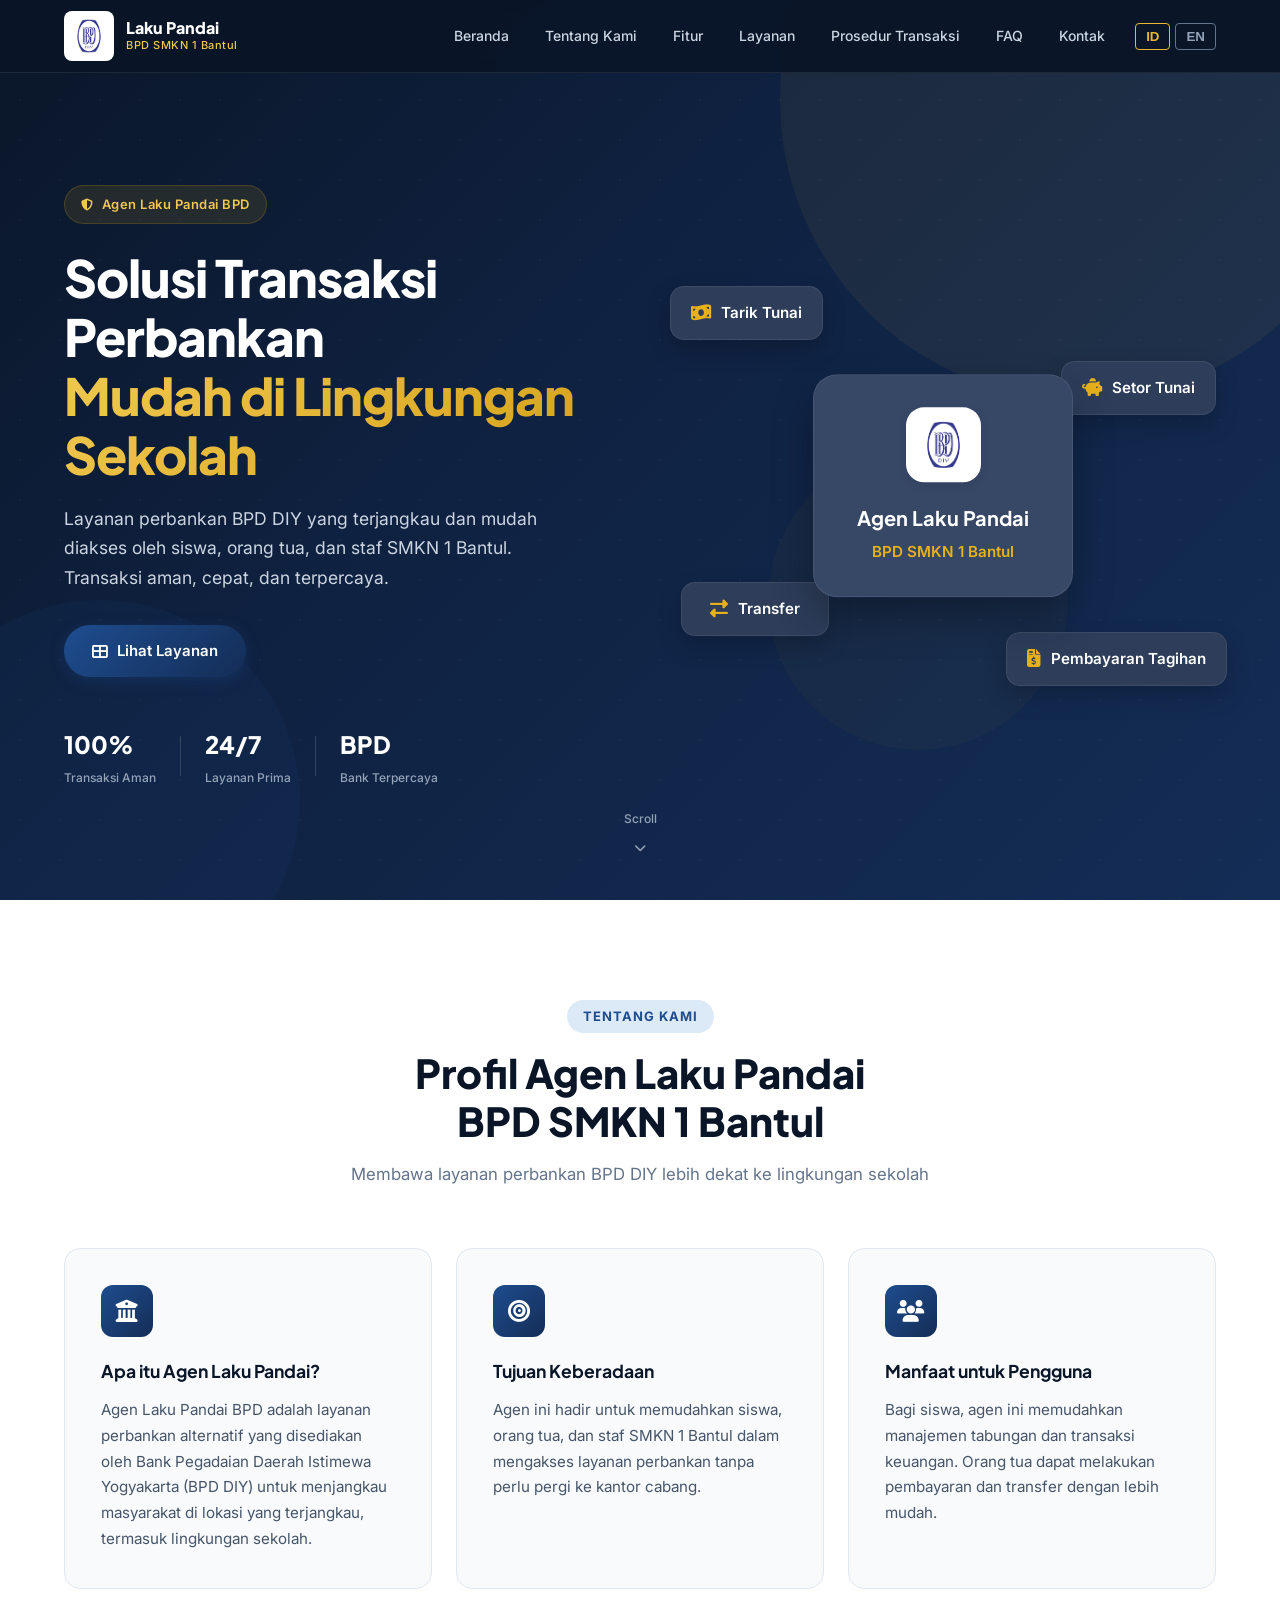
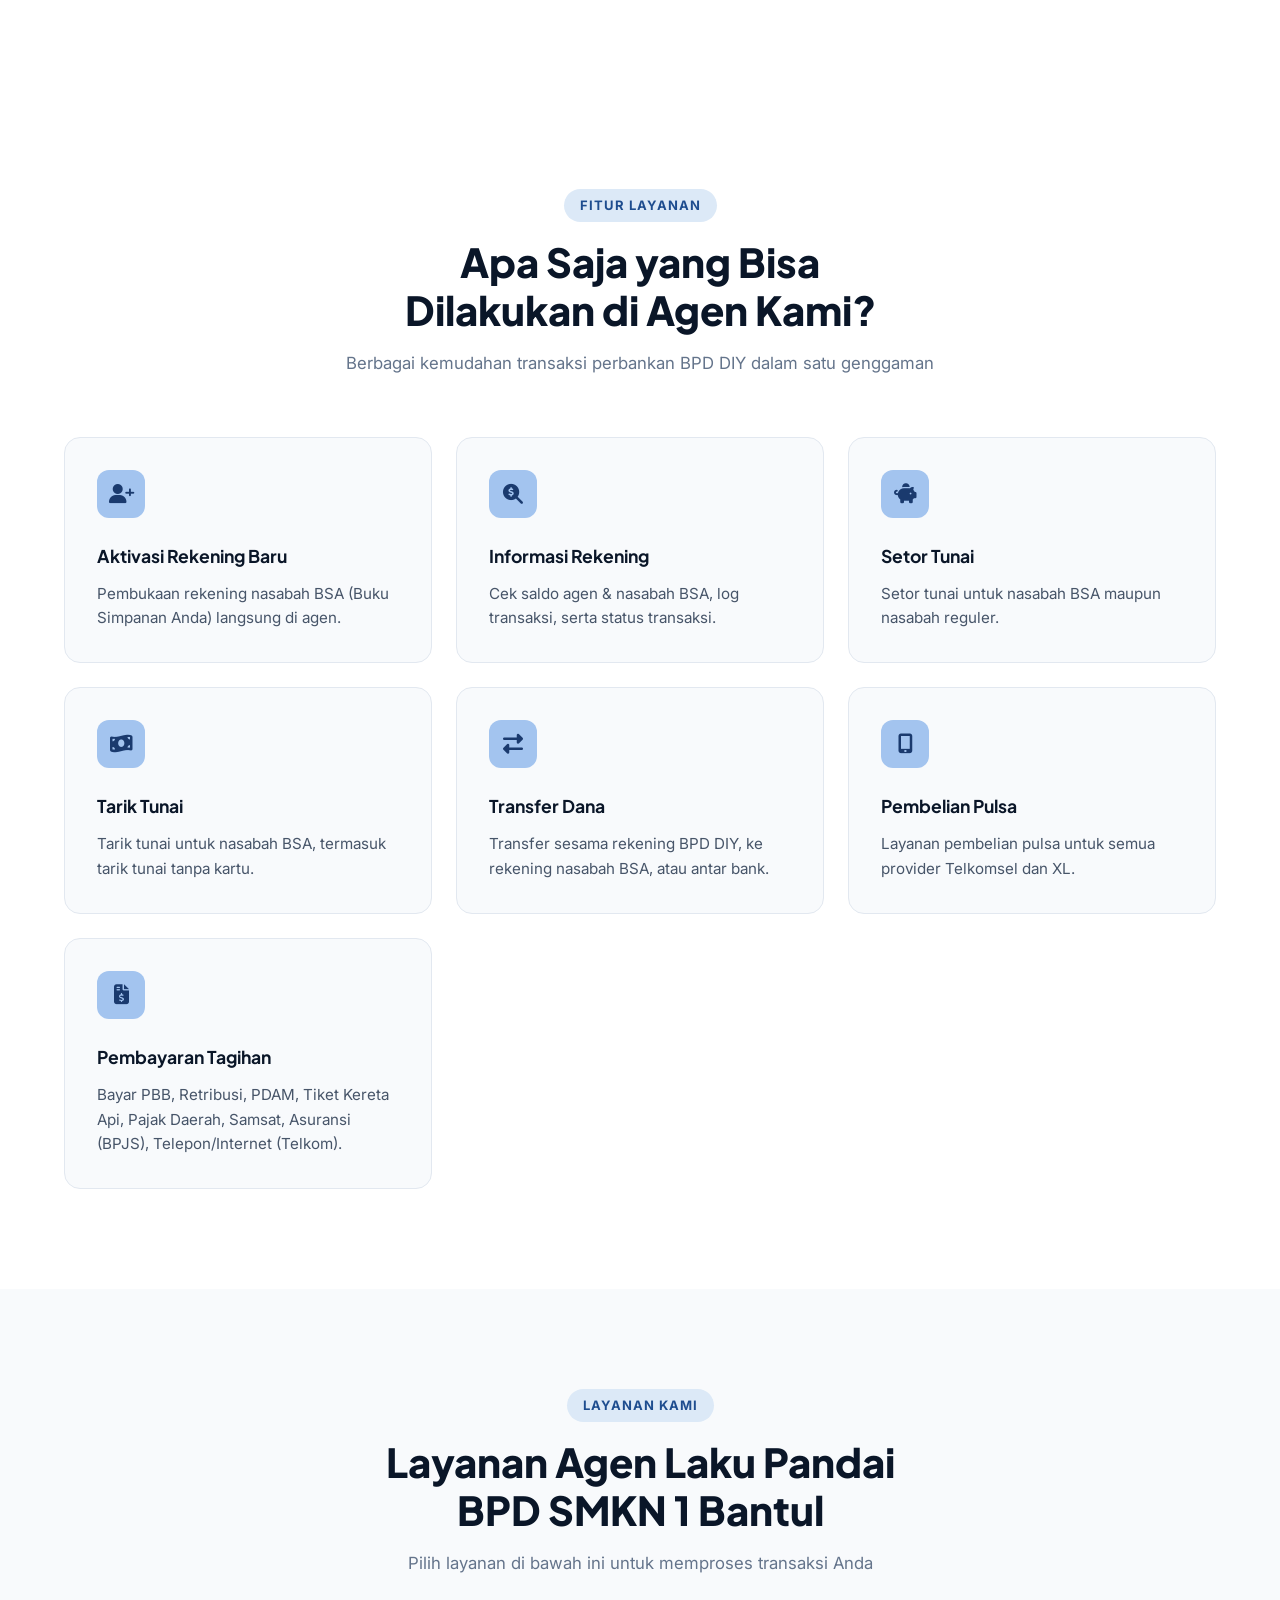
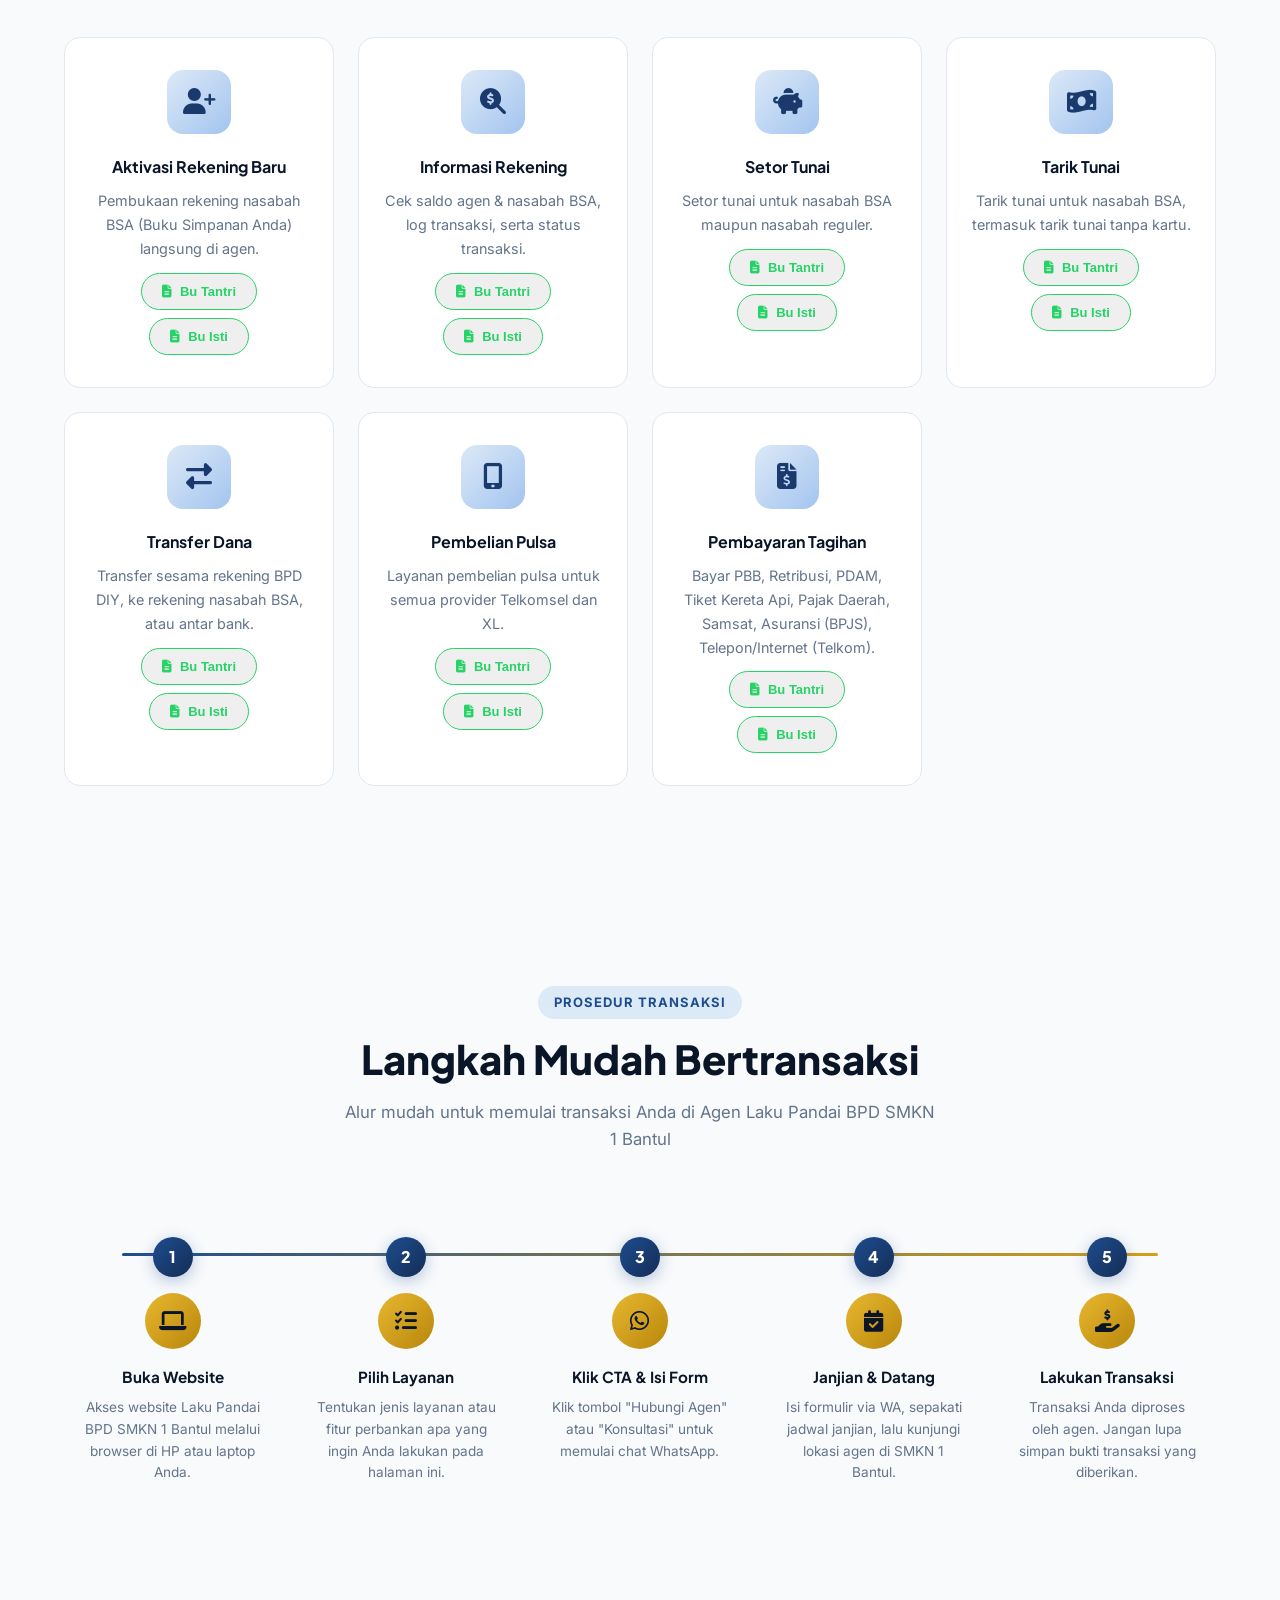
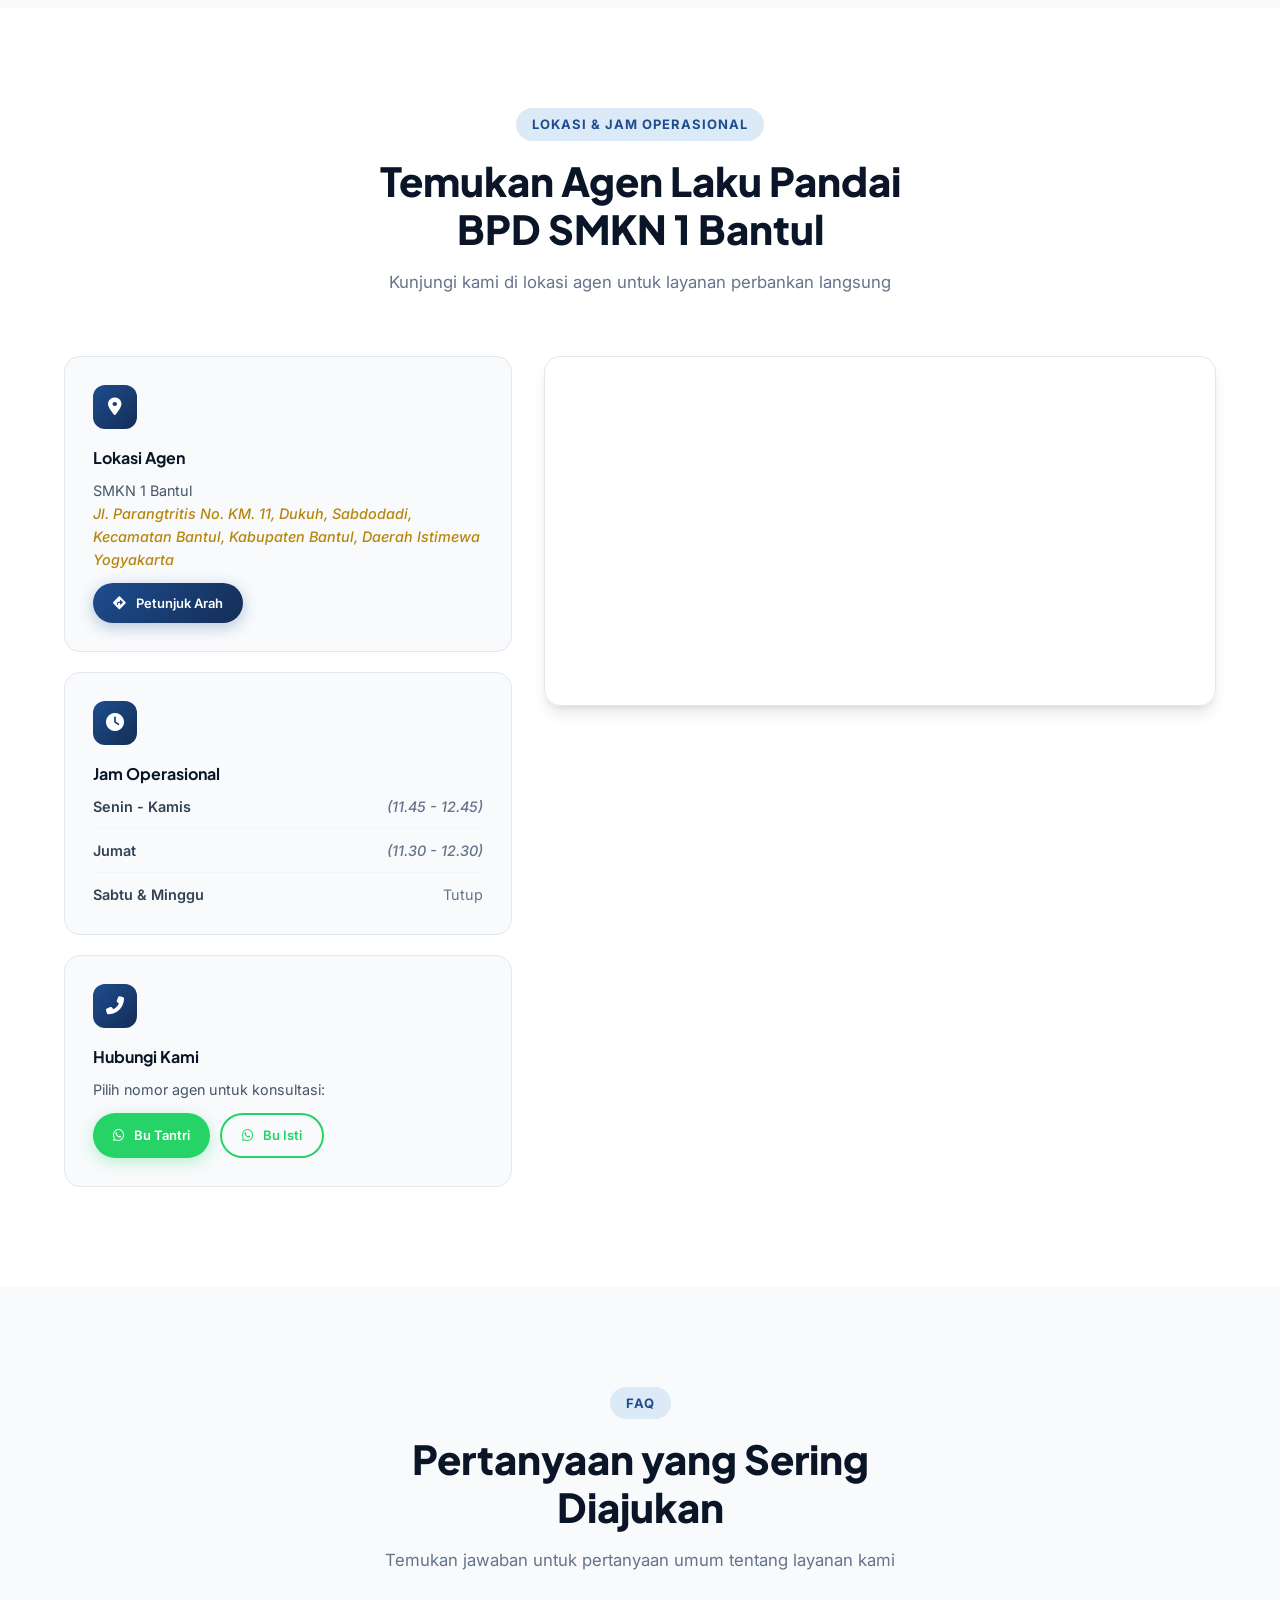
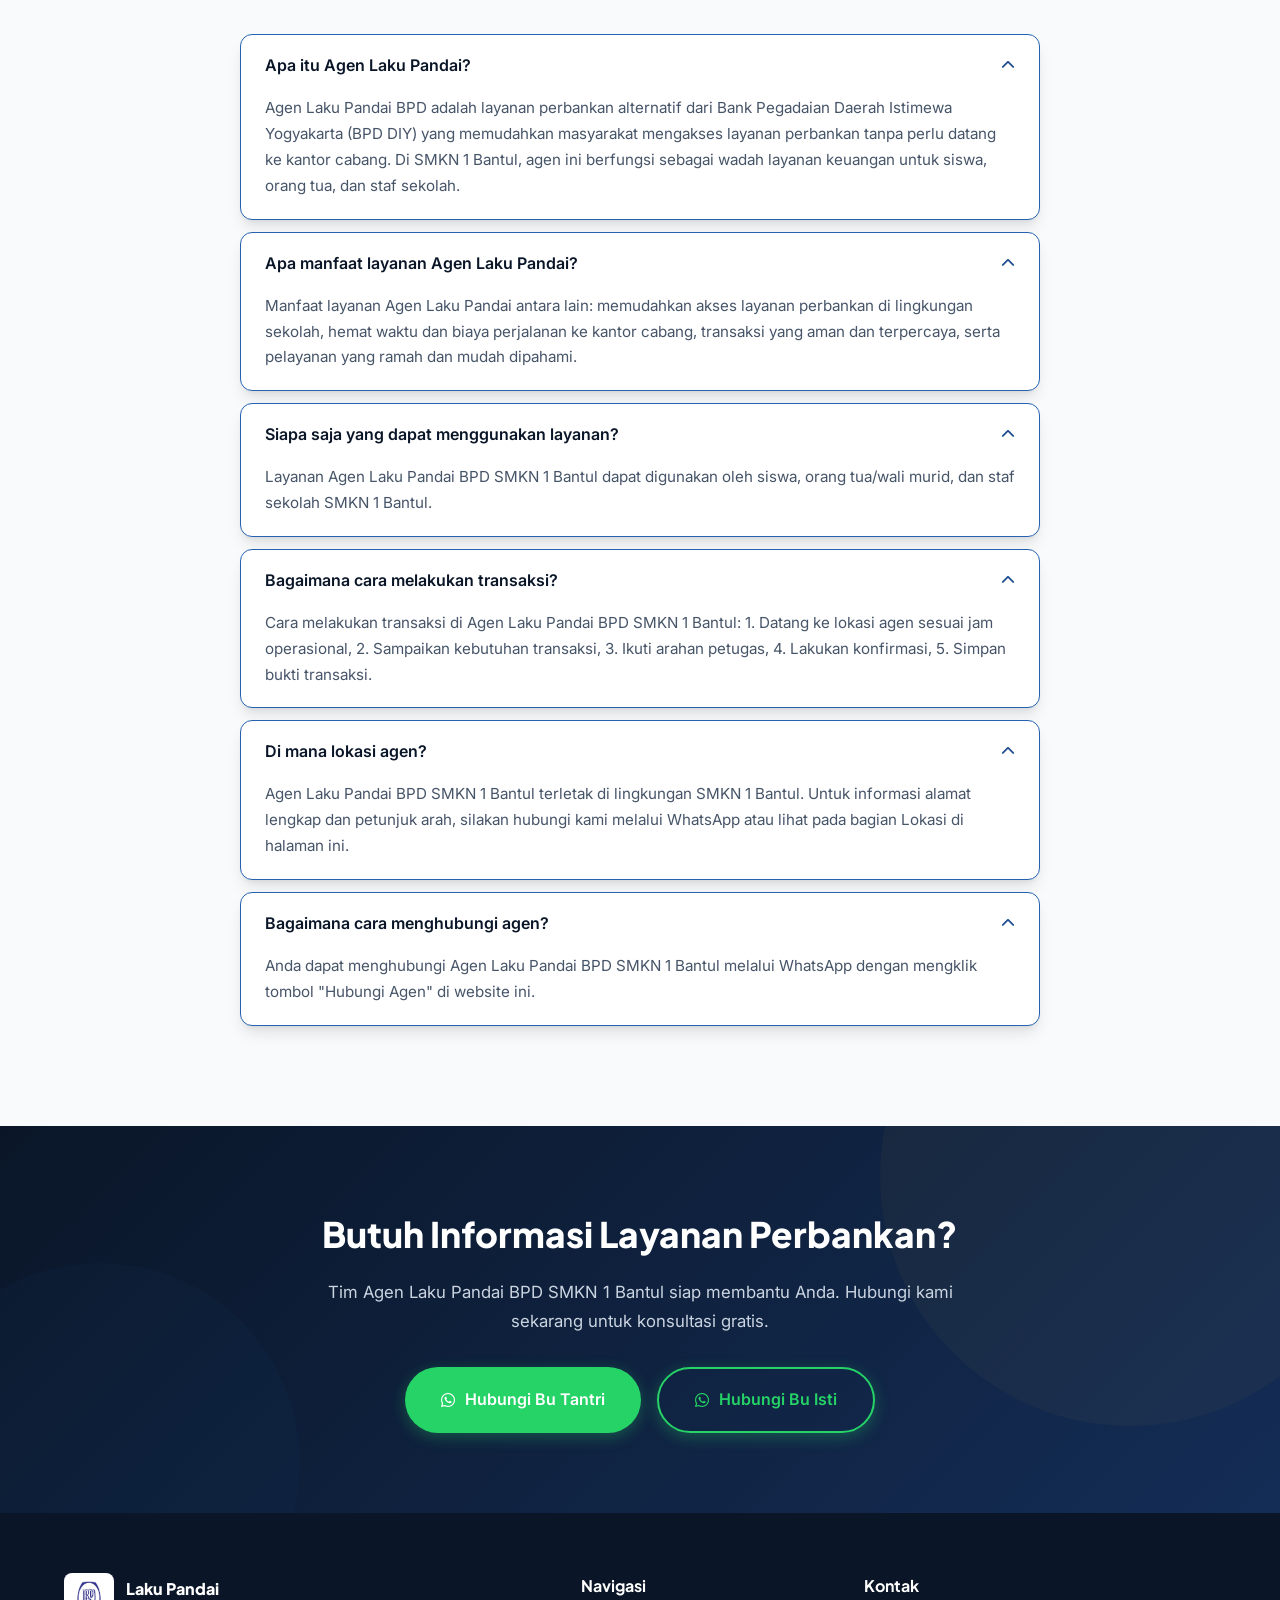
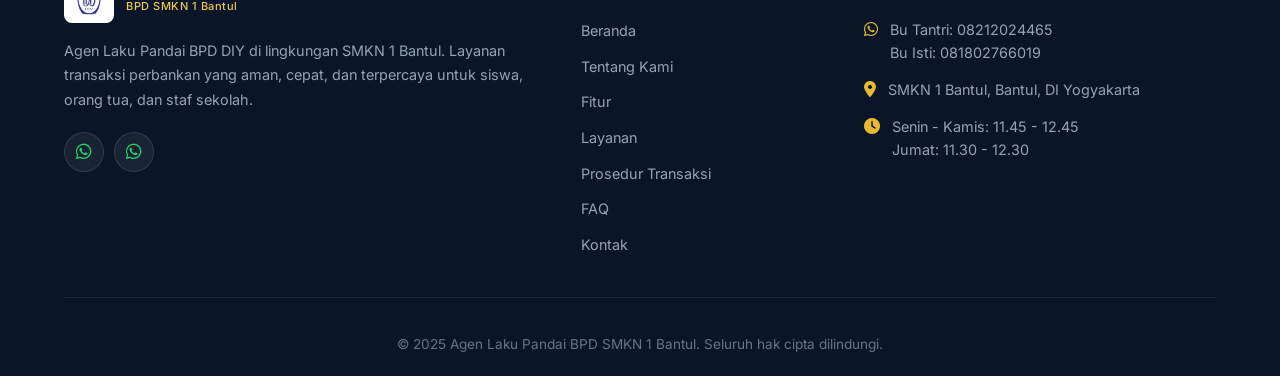
==== P5/index.html @ 16701ec5 "fik : erorr" ====
<!DOCTYPE html>
<html lang="id">
<head>
    <meta charset="UTF-8">
    <meta name="viewport" content="width=device-width, initial-scale=1.0">
    <title>Laku Pandai BPD SMKN 1 Bantul - Solusi Transaksi Perbankan Mudah</title>
    <meta name="description" content="Agen Laku Pandai BPD SMKN 1 Bantul - Solusi transaksi perbankan mudah di lingkungan sekolah. Melayani siswa, orang tua, dan staf sekolah.">
    
    <!-- FAVICON LOGO BPD -->
    <link rel="icon" type="image/png" href="logo-bpd.png">
    
    <link rel="stylesheet" href="style.css">
    <link rel="preconnect" href="https://fonts.googleapis.com">
    <link rel="preconnect" href="https://fonts.gstatic.com" crossorigin>
    <link href="https://fonts.googleapis.com/css2?family=Inter:wght@300;400;500;600;700;800;900&family=Plus+Jakarta+Sans:wght@400;500;600;700;800&display=swap" rel="stylesheet">
    <link rel="stylesheet" href="https://cdnjs.cloudflare.com/ajax/libs/font-awesome/6.4.0/css/all.min.css">
</head>
<body>
    <!-- Navbar -->
    <nav class="navbar" id="navbar">
        <div class="nav-container">
            <a href="#" class="nav-logo">
                <div class="logo-icon">
                    <img src="logo-bpd.png" alt="Logo BPD DIY">
                </div>
                <div class="logo-text">
                    <span class="logo-main">Laku Pandai</span>
                    <span class="logo-sub">BPD SMKN 1 Bantul</span>
                </div>
            </a>

            <ul class="nav-menu" id="nav-menu">
                <li><a href="#home" class="nav-link" data-id="Beranda" data-en="Home">Beranda</a></li>
                <li><a href="#about" class="nav-link" data-id="Tentang Kami" data-en="About Us">Tentang Kami</a></li>
                <li><a href="#features" class="nav-link" data-id="Fitur" data-en="Features">Fitur</a></li>
                <li><a href="#services" class="nav-link" data-id="Layanan" data-en="Services">Layanan</a></li>
                <li><a href="#procedure" class="nav-link" data-id="Prosedur Transaksi" data-en="Transaction Procedure">Prosedur Transaksi</a></li>
                <li><a href="#faq" class="nav-link" data-id="FAQ" data-en="FAQ">FAQ</a></li>
                <li><a href="#contact" class="nav-link" data-id="Kontak" data-en="Contact">Kontak</a></li>
                
                <!-- TOMBOL BAHASA -->
                <li class="lang-switch" style="margin-left: 10px; display: flex; gap: 5px;">
                    <button onclick="setLanguage('id')" class="btn-lang active" id="btn-id" style="background: none; border: 1px solid var(--gold-400); color: var(--gold-400); padding: 5px 10px; border-radius: 4px; cursor: pointer; font-weight: 600;">ID</button>
                    <button onclick="setLanguage('en')" class="btn-lang" id="btn-en" style="background: none; border: 1px solid var(--gray-500); color: var(--gray-400); padding: 5px 10px; border-radius: 4px; cursor: pointer; font-weight: 600;">EN</button>
                </li>
            </ul>

            <button class="hamburger" id="hamburger" aria-label="Toggle menu">
                <span class="bar"></span>
                <span class="bar"></span>
                <span class="bar"></span>
            </button>
        </div>
    </nav>

    <!-- Hero Section -->
    <section class="hero" id="home">
        <div class="hero-bg-elements">
            <div class="hero-circle hero-circle-1"></div>
            <div class="hero-circle hero-circle-2"></div>
            <div class="hero-circle hero-circle-3"></div>
            <div class="hero-dots"></div>
        </div>
        <div class="hero-container">
            <div class="hero-content">
                <div class="hero-badge" data-id="Agen Laku Pandai BPD" data-en="BPD Smart Agent">
                    <i class="fas fa-shield-halved"></i> Agen Laku Pandai BPD
                </div>
                <h1 class="hero-title">
                    <span data-id="Solusi Transaksi Perbankan" data-en="Banking Transaction Solutions">Solusi Transaksi Perbankan</span>
                    <span class="hero-highlight" data-id="Mudah di Lingkungan Sekolah" data-en="Easy in the School Environment">Mudah di Lingkungan Sekolah</span>
                </h1>
                <p class="hero-subtitle" data-id="Layanan perbankan BPD DIY yang terjangkau dan mudah diakses oleh siswa, orang tua, dan staf SMKN 1 Bantul. Transaksi aman, cepat, dan terpercaya." data-en="Affordable and easily accessible BPD DIY banking services for students, parents, and staff of SMKN 1 Bantul. Safe, fast, and reliable transactions.">
                    Layanan perbankan BPD DIY yang terjangkau dan mudah diakses oleh siswa, orang tua, dan staf SMKN 1 Bantul. Transaksi aman, cepat, dan terpercaya.
                </p>
                <div class="hero-buttons">
                    <a href="#services" class="btn btn-primary" data-id="Lihat Layanan" data-en="View Services">
                        <i class="fas fa-th-large"></i> Lihat Layanan
                    </a>
                </div>
                <div class="hero-stats">
                    <div class="hero-stat">
                        <span class="hero-stat-number">100%</span>
                        <span class="hero-stat-label" data-id="Transaksi Aman" data-en="Safe Transactions">Transaksi Aman</span>
                    </div>
                    <div class="hero-stat-divider"></div>
                    <div class="hero-stat">
                        <span class="hero-stat-number">24/7</span>
                        <span class="hero-stat-label" data-id="Layanan Prima" data-en="Prime Service">Layanan Prima</span>
                    </div>
                    <div class="hero-stat-divider"></div>
                    <div class="hero-stat">
                        <span class="hero-stat-number">BPD</span>
                        <span class="hero-stat-label" data-id="Bank Terpercaya" data-en="Trusted Bank">Bank Terpercaya</span>
                    </div>
                </div>
            </div>
            
            <!-- HERO VISUAL -->
            <div class="hero-visual">
                <div class="hero-illustration">
                    <div class="hero-main-card">
                        <div class="hero-card-icon">
                            <img src="logo-bpd.png" alt="Logo BPD">
                        </div>
                        <div class="hero-card-text">
                            <h3 data-id="Agen Laku Pandai" data-en="Smart Agent">Agen Laku Pandai</h3>
                            <p>BPD SMKN 1 Bantul</p>
                        </div>
                    </div>
                    <div class="floating-card floating-card-1">
                        <i class="fas fa-money-bill-wave"></i> <span data-id="Tarik Tunai" data-en="Cash Withdrawal">Tarik Tunai</span>
                    </div>
                    <div class="floating-card floating-card-2">
                        <i class="fas fa-piggy-bank"></i> <span data-id="Setor Tunai" data-en="Cash Deposit">Setor Tunai</span>
                    </div>
                    <div class="floating-card floating-card-3">
                        <i class="fas fa-exchange-alt"></i><span data-id="Transfer" data-en="Transfer">Transfer</span>
                    </div>
                    <div class="floating-card floating-card-4">
                        <i class="fas fa-file-invoice-dollar"></i> <span data-id="Pembayaran Tagihan" data-en="Bill Payment">Pembayaran Tagihan</span>
                    </div>
                </div>
            </div>
        </div>
        <div class="hero-scroll-indicator">
            <span data-id="Scroll" data-en="Scroll">Scroll</span>
            <div class="scroll-arrow">
                <i class="fas fa-chevron-down"></i>
            </div>
        </div>
    </section>

    <!-- About Section -->
    <section class="about" id="about">
        <div class="container">
            <div class="section-header">
                <span class="section-badge" data-id="Tentang Kami" data-en="About Us">Tentang Kami</span>
                <h2 class="section-title" data-id="Profil Agen Laku Pandai<br>BPD SMKN 1 Bantul" data-en="Profile of BPD Smart Agent<br>SMKN 1 Bantul">Profil Agen Laku Pandai<br>BPD SMKN 1 Bantul</h2>
                <p class="section-subtitle" data-id="Membawa layanan perbankan BPD DIY lebih dekat ke lingkungan sekolah" data-en="Bringing BPD DIY banking services closer to the school environment">Membawa layanan perbankan BPD DIY lebih dekat ke lingkungan sekolah</p>
            </div>
            <div class="about-content">
                <div class="about-card">
                    <div class="about-card-icon">
                        <i class="fas fa-building-columns"></i>
                    </div>
                    <h3 data-id="Apa itu Agen Laku Pandai?" data-en="What is a Smart Agent?">Apa itu Agen Laku Pandai?</h3>
                    <p data-id="Agen Laku Pandai BPD adalah layanan perbankan alternatif yang disediakan oleh Bank Pegadaian Daerah Istimewa Yogyakarta (BPD DIY) untuk menjangkau masyarakat di lokasi yang terjangkau, termasuk lingkungan sekolah." data-en="BPD Smart Agent is an alternative banking service provided by Bank Pegadaian Daerah Istimewa Yogyakarta (BPD DIY) to reach people in affordable locations, including the school environment.">Agen Laku Pandai BPD adalah layanan perbankan alternatif yang disediakan oleh Bank Pegadaian Daerah Istimewa Yogyakarta (BPD DIY) untuk menjangkau masyarakat di lokasi yang terjangkau, termasuk lingkungan sekolah.</p>
                </div>
                <div class="about-card">
                    <div class="about-card-icon">
                        <i class="fas fa-bullseye"></i>
                    </div>
                    <h3 data-id="Tujuan Keberadaan" data-en="Purpose of Existence">Tujuan Keberadaan</h3>
                    <p data-id="Agen ini hadir untuk memudahkan siswa, orang tua, dan staf SMKN 1 Bantul dalam mengakses layanan perbankan tanpa perlu pergi ke kantor cabang." data-en="This agent is here to make it easier for students, parents, and staff of SMKN 1 Bantul to access banking services without having to go to a branch office.">Agen ini hadir untuk memudahkan siswa, orang tua, dan staf SMKN 1 Bantul dalam mengakses layanan perbankan tanpa perlu pergi ke kantor cabang.</p>
                </div>
                <div class="about-card">
                    <div class="about-card-icon">
                        <i class="fas fa-users"></i>
                    </div>
                    <h3 data-id="Manfaat untuk Pengguna" data-en="Benefits for Users">Manfaat untuk Pengguna</h3>
                    <p data-id="Bagi siswa, agen ini memudahkan manajemen tabungan dan transaksi keuangan. Orang tua dapat melakukan pembayaran dan transfer dengan lebih mudah." data-en="For students, this agent makes savings management and financial transactions easier. Parents can make payments and transfers more easily.">Bagi siswa, agen ini memudahkan manajemen tabungan dan transaksi keuangan. Orang tua dapat melakukan pembayaran dan transfer dengan lebih mudah.</p>
                </div>
            </div>
        </div>
    </section>

    <!-- Fitur Layanan Section -->
    <section class="features" id="features">
        <div class="container">
            <div class="section-header">
                <span class="section-badge" data-id="Fitur Layanan" data-en="Service Features">Fitur Layanan</span>
                <h2 class="section-title" data-id="Apa Saja yang Bisa<br>Dilakukan di Agen Kami?" data-en="What Can Be Done<br>at Our Agent?">Apa Saja yang Bisa<br>Dilakukan di Agen Kami?</h2>
                <p class="section-subtitle" data-id="Berbagai kemudahan transaksi perbankan BPD DIY dalam satu genggaman" data-en="Various BPD DIY banking transaction conveniences in one hand">Berbagai kemudahan transaksi perbankan BPD DIY dalam satu genggaman</p>
            </div>
            
            <div class="features-grid">
                <div class="feature-card">
                    <div class="feature-icon"><i class="fas fa-user-plus"></i></div>
                    <h3 data-id="Aktivasi Rekening Baru" data-en="New Account Activation">Aktivasi Rekening Baru</h3>
                    <p data-id="Pembukaan rekening nasabah BSA (Buku Simpanan Anda) langsung di agen." data-en="Opening a BSA customer account directly at the agent.">Pembukaan rekening nasabah BSA (Buku Simpanan Anda) langsung di agen.</p>
                </div>
                <div class="feature-card">
                    <div class="feature-icon"><i class="fas fa-search-dollar"></i></div>
                    <h3 data-id="Informasi Rekening" data-en="Account Information">Informasi Rekening</h3>
                    <p data-id="Cek saldo agen & nasabah BSA, log transaksi, serta status transaksi." data-en="Check agent & BSA customer balances, transaction logs, and transaction status.">Cek saldo agen & nasabah BSA, log transaksi, serta status transaksi.</p>
                </div>
                <div class="feature-card">
                    <div class="feature-icon"><i class="fas fa-piggy-bank"></i></div>
                    <h3 data-id="Setor Tunai" data-en="Cash Deposit">Setor Tunai</h3>
                    <p data-id="Setor tunai untuk nasabah BSA maupun nasabah reguler." data-en="Cash deposit for BSA customers and regular customers.">Setor tunai untuk nasabah BSA maupun nasabah reguler.</p>
                </div>
                <div class="feature-card">
                    <div class="feature-icon"><i class="fas fa-money-bill-wave"></i></div>
                    <h3 data-id="Tarik Tunai" data-en="Cash Withdrawal">Tarik Tunai</h3>
                    <p data-id="Tarik tunai untuk nasabah BSA, termasuk tarik tunai tanpa kartu." data-en="Cash withdrawal for BSA customers, including cardless cash withdrawal.">Tarik tunai untuk nasabah BSA, termasuk tarik tunai tanpa kartu.</p>
                </div>
                <div class="feature-card">
                    <div class="feature-icon"><i class="fas fa-exchange-alt"></i></div>
                    <h3 data-id="Transfer Dana" data-en="Fund Transfer">Transfer Dana</h3>
                    <p data-id="Transfer sesama rekening BPD DIY, ke rekening nasabah BSA, atau antar bank." data-en="Transfer between BPD DIY accounts, to BSA customer accounts, or between banks.">Transfer sesama rekening BPD DIY, ke rekening nasabah BSA, atau antar bank.</p>
                </div>
                <div class="feature-card">
                    <div class="feature-icon"><i class="fas fa-mobile-alt"></i></div>
                    <h3 data-id="Pembelian Pulsa" data-en="Pulsa Purchase">Pembelian Pulsa</h3>
                    <p data-id="Layanan pembelian pulsa untuk semua provider Telkomsel dan XL." data-en="Pulsa purchase service for all Telkomsel and XL providers.">Layanan pembelian pulsa untuk semua provider Telkomsel dan XL.</p>
                </div>
                <div class="feature-card">
                    <div class="feature-icon"><i class="fas fa-file-invoice-dollar"></i></div>
                    <h3 data-id="Pembayaran Tagihan" data-en="Bill Payment">Pembayaran Tagihan</h3>
                    <p data-id="Bayar PBB, Retribusi, PDAM, Tiket Kereta Api, Pajak Daerah, Samsat, Asuransi (BPJS), Telepon/Internet (Telkom)." data-en="Pay property tax, retribution, water bill, train tickets, regional tax, Samsat, insurance (BPJS), telephone/internet (Telkom).">Bayar PBB, Retribusi, PDAM, Tiket Kereta Api, Pajak Daerah, Samsat, Asuransi (BPJS), Telepon/Internet (Telkom).</p>
                </div>
            </div>
        </div>
    </section>

    <!-- Services Section -->
    <section class="services" id="services">
        <div class="container">
            <div class="section-header">
                <span class="section-badge" data-id="Layanan Kami" data-en="Our Services">Layanan Kami</span>
                <h2 class="section-title" data-id="Layanan Agen Laku Pandai<br>BPD SMKN 1 Bantul" data-en="BPD Smart Agent Services<br>SMKN 1 Bantul">Layanan Agen Laku Pandai<br>BPD SMKN 1 Bantul</h2>
                <p class="section-subtitle" data-id="Pilih layanan di bawah ini untuk memproses transaksi Anda" data-en="Choose a service below to process your transaction">Pilih layanan di bawah ini untuk memproses transaksi Anda</p>
            </div>
            <div class="services-grid">
                <!-- Layanan 1: Aktivasi Rekening Baru -->
                <div class="service-card">
                    <div class="service-icon">
                        <i class="fas fa-user-plus"></i>
                    </div>
                    <h3 data-id="Aktivasi Rekening Baru" data-en="New Account Activation">Aktivasi Rekening Baru</h3>
                    <p data-id="Pembukaan rekening nasabah BSA (Buku Simpanan Anda) langsung di agen." data-en="Opening a BSA customer account directly at the agent.">Pembukaan rekening nasabah BSA (Buku Simpanan Anda) langsung di agen.</p>
                    <div style="display: flex; gap: 8px; justify-content: center; margin-top: 12px;">
                        <button onclick="bukaFormulir('Aktivasi Rekening Baru', 'Bu Tantri')" class="btn-service" style="margin-top: 0;"><i class="fas fa-file-alt"></i> Bu Tantri</button>
                        <button onclick="bukaFormulir('Aktivasi Rekening Baru', 'Bu Isti')" class="btn-service" style="margin-top: 0;"><i class="fas fa-file-alt"></i> Bu Isti</button>
                    </div>
                </div>

                <!-- Layanan 2: Informasi Rekening -->
                <div class="service-card">
                    <div class="service-icon">
                        <i class="fas fa-search-dollar"></i>
                    </div>
                    <h3 data-id="Informasi Rekening" data-en="Account Information">Informasi Rekening</h3>
                    <p data-id="Cek saldo agen & nasabah BSA, log transaksi, serta status transaksi." data-en="Check agent & BSA customer balances, transaction logs, and transaction status.">Cek saldo agen & nasabah BSA, log transaksi, serta status transaksi.</p>
                    <div style="display: flex; gap: 8px; justify-content: center; margin-top: 12px;">
                        <button onclick="bukaFormulir('Cek Saldo', 'Bu Tantri')" class="btn-service" style="margin-top: 0;"><i class="fas fa-file-alt"></i> Bu Tantri</button>
                        <button onclick="bukaFormulir('Cek Saldo', 'Bu Isti')" class="btn-service" style="margin-top: 0;"><i class="fas fa-file-alt"></i> Bu Isti</button>
                    </div>
                </div>

                <!-- Layanan 3: Setor Tunai -->
                <div class="service-card">
                    <div class="service-icon">
                        <i class="fas fa-piggy-bank"></i>
                    </div>
                    <h3 data-id="Setor Tunai" data-en="Cash Deposit">Setor Tunai</h3>
                    <p data-id="Setor tunai untuk nasabah BSA maupun nasabah reguler." data-en="Cash deposit for BSA customers and regular customers.">Setor tunai untuk nasabah BSA maupun nasabah reguler.</p>
                    <div style="display: flex; gap: 8px; justify-content: center; margin-top: 12px;">
                        <button onclick="bukaFormulir('Setoran Tunai', 'Bu Tantri')" class="btn-service" style="margin-top: 0;"><i class="fas fa-file-alt"></i> Bu Tantri</button>
                        <button onclick="bukaFormulir('Setoran Tunai', 'Bu Isti')" class="btn-service" style="margin-top: 0;"><i class="fas fa-file-alt"></i> Bu Isti</button>
                    </div>
                </div>

                <!-- Layanan 4: Tarik Tunai -->
                <div class="service-card">
                    <div class="service-icon">
                        <i class="fas fa-money-bill-wave"></i>
                    </div>
                    <h3 data-id="Tarik Tunai" data-en="Cash Withdrawal">Tarik Tunai</h3>
                    <p data-id="Tarik tunai untuk nasabah BSA, termasuk tarik tunai tanpa kartu." data-en="Cash withdrawal for BSA customers, including cardless cash withdrawal.">Tarik tunai untuk nasabah BSA, termasuk tarik tunai tanpa kartu.</p>
                    <div style="display: flex; gap: 8px; justify-content: center; margin-top: 12px;">
                        <button onclick="bukaFormulir('Tarik Tunai', 'Bu Tantri')" class="btn-service" style="margin-top: 0;"><i class="fas fa-file-alt"></i> Bu Tantri</button>
                        <button onclick="bukaFormulir('Tarik Tunai', 'Bu Isti')" class="btn-service" style="margin-top: 0;"><i class="fas fa-file-alt"></i> Bu Isti</button>
                    </div>
                </div>

                <!-- Layanan 5: Transfer Dana -->
                <div class="service-card">
                    <div class="service-icon">
                        <i class="fas fa-exchange-alt"></i>
                    </div>
                    <h3 data-id="Transfer Dana" data-en="Fund Transfer">Transfer Dana</h3>
                    <p data-id="Transfer sesama rekening BPD DIY, ke rekening nasabah BSA, atau antar bank." data-en="Transfer between BPD DIY accounts, to BSA customer accounts, or between banks.">Transfer sesama rekening BPD DIY, ke rekening nasabah BSA, atau antar bank.</p>
                    <div style="display: flex; gap: 8px; justify-content: center; margin-top: 12px;">
                        <button onclick="bukaFormulir('Transfer', 'Bu Tantri')" class="btn-service" style="margin-top: 0;"><i class="fas fa-file-alt"></i> Bu Tantri</button>
                        <button onclick="bukaFormulir('Transfer', 'Bu Isti')" class="btn-service" style="margin-top: 0;"><i class="fas fa-file-alt"></i> Bu Isti</button>
                    </div>
                </div>

                <!-- Layanan 6: Pembelian Pulsa -->
                <div class="service-card">
                    <div class="service-icon">
                        <i class="fas fa-mobile-alt"></i>
                    </div>
                    <h3 data-id="Pembelian Pulsa" data-en="Pulsa Purchase">Pembelian Pulsa</h3>
                    <p data-id="Layanan pembelian pulsa untuk semua provider Telkomsel dan XL." data-en="Pulsa purchase service for all Telkomsel and XL providers.">Layanan pembelian pulsa untuk semua provider Telkomsel dan XL.</p>
                    <div style="display: flex; gap: 8px; justify-content: center; margin-top: 12px;">
                        <button onclick="bukaFormulir('Pembelian', 'Bu Tantri')" class="btn-service" style="margin-top: 0;"><i class="fas fa-file-alt"></i> Bu Tantri</button>
                        <button onclick="bukaFormulir('Pembelian', 'Bu Isti')" class="btn-service" style="margin-top: 0;"><i class="fas fa-file-alt"></i> Bu Isti</button>
                    </div>
                </div>

                <!-- Layanan 7: Pembayaran Tagihan -->
                <div class="service-card">
                    <div class="service-icon">
                        <i class="fas fa-file-invoice-dollar"></i>
                    </div>
                    <h3 data-id="Pembayaran Tagihan" data-en="Bill Payment">Pembayaran Tagihan</h3>
                    <p data-id="Bayar PBB, Retribusi, PDAM, Tiket Kereta Api, Pajak Daerah, Samsat, Asuransi (BPJS), Telepon/Internet (Telkom)." data-en="Pay property tax, retribution, water bill, train tickets, regional tax, Samsat, insurance (BPJS), telephone/internet (Telkom).">Bayar PBB, Retribusi, PDAM, Tiket Kereta Api, Pajak Daerah, Samsat, Asuransi (BPJS), Telepon/Internet (Telkom).</p>
                    <div style="display: flex; gap: 8px; justify-content: center; margin-top: 12px;">
                        <button onclick="bukaFormulir('Pembayaran', 'Bu Tantri')" class="btn-service" style="margin-top: 0;"><i class="fas fa-file-alt"></i> Bu Tantri</button>
                        <button onclick="bukaFormulir('Pembayaran', 'Bu Isti')" class="btn-service" style="margin-top: 0;"><i class="fas fa-file-alt"></i> Bu Isti</button>
                    </div>
                </div>
            </div>
        </div>
    </section>

    <!-- ========================================================= -->
    <!-- FORMULIR TRANSAKSI -->
    <!-- ========================================================= -->
    <section class="form-section" id="formSection" style="display: none;">
        <div class="form-container">
            <button class="close-btn" onclick="tutupFormulir()">X</button>
            
            <div class="form-header">
                <h1>Formulir Transaksi</h1>
                <h2>Laku Pandai BPD DIY – SMK N 1 Bantul</h2>
                <p id="petugasInfo" class="petugas-info"></p>
            </div>

            <!-- A. DATA NASABAH -->
            <div class="section-title-form">A. DATA NASABAH</div>
            <div class="form-group">
                <label>Nama Nasabah</label><div class="separator">:</div>
                <input type="text" id="inputNama" placeholder="Masukkan nama lengkap">
            </div>
            <div class="form-group">
                <label>Nomor Rekening</label><div class="separator">:</div>
                <input type="text" id="inputRekening" placeholder="Masukkan nomor rekening">
            </div>
            <div class="form-group">
                <label>NIK / NIS</label><div class="separator">:</div>
                <input type="text" id="inputNIK" placeholder="Masukkan NIK (16 digit)">
            </div>
            <div class="form-group">
                <label>Nomor HP</label><div class="separator">:</div>
                <input type="text" id="inputHP" placeholder="Masukkan nomor HP aktif">
            </div>
            <div class="form-group">
                <label>Tanggal Transaksi</label><div class="separator">:</div>
                <input type="date" id="tanggal">
            </div>

            <!-- B. JENIS TRANSAKSI -->
            <div class="section-title-form">B. JENIS TRANSAKSI</div>
            <p style="margin: 0 0 10px 20px; font-size: 14px; color: var(--gray-500);">Beri tanda centang (✓) pada jenis transaksi:</p>
            <div class="checkbox-grid" id="jenis-transaksi">
                <label class="checkbox-item"><input type="checkbox" name="jenis" value="Aktivasi Rekening Baru" id="cb-aktivasi"> Aktivasi Rekening Baru</label>
                <label class="checkbox-item"><input type="checkbox" name="jenis" value="Cek Saldo" id="cb-ceksaldo"> Cek Saldo / Info</label>
                <label class="checkbox-item"><input type="checkbox" name="jenis" value="Setoran Tunai" id="cb-setoran"> Setoran Tunai</label>
                <label class="checkbox-item"><input type="checkbox" name="jenis" value="Tarik Tunai" id="cb-tarik"> Tarik Tunai</label>
                <label class="checkbox-item"><input type="checkbox" name="jenis" value="Transfer" id="cb-transfer"> Transfer Dana</label>
                <label class="checkbox-item"><input type="checkbox" name="jenis" value="Pembayaran" id="cb-pembayaran"> Pembayaran</label>
                <label class="checkbox-item"><input type="checkbox" name="jenis" value="Pembelian" id="cb-pembelian"> Pembelian</label>
            </div>

            <!-- C. DETAIL TRANSAKSI -->
            <div class="section-title-form">C. DETAIL TRANSAKSI</div>
            <div class="form-group">
                <label>Nominal Transaksi</label><div class="separator">:</div>
                <div style="display:flex; align-items:center; flex-grow:1; border-bottom: 1px solid var(--gray-300);">
                    <span style="padding-right: 5px; font-weight: bold; color:var(--gray-600);">Rp</span>
                    <input type="text" id="inputNominal" style="border-bottom:none;" placeholder="0">
                </div>
            </div>
            <div class="form-group">
                <label>Nama Bank Tujuan</label><div class="separator">:</div>
                <input type="text" id="inputBank" placeholder="Contoh: BPD DIY, BCA, Mandiri, dll">
            </div>
            <div class="form-group">
                <label>Nomor Rekening Tujuan</label><div class="separator">:</div>
                <input type="text" id="inputRekTujuan" placeholder="Masukkan nomor rekening tujuan">
            </div>
            <div class="form-group">
                <label>Nama Penerima</label><div class="separator">:</div>
                <input type="text" id="inputPenerima" placeholder="Masukkan nama penerima">
            </div>
            <div class="textarea-group">
                <label>Keterangan :</label>
                <textarea id="inputKeterangan" placeholder="Tambahkan catatan tambahan jika diperlukan..."></textarea>
            </div>

            <!-- D. KONFIRMASI TRANSAKSI -->
            <div class="section-title-form">D. KONFIRMASI TRANSAKSI</div>
            <div style="display: flex; align-items: flex-start; margin-bottom: 20px;">
                <label style="width: 220px; font-weight: 600; color: var(--gray-700); font-size: 14px; padding-top: 5px;">Status Transaksi:</label>
                <div class="status-group" style="padding-left: 0; margin: 0;">
                    <label class="checkbox-item"><input type="checkbox" name="status" value="Berhasil"> Berhasil</label>
                    <label class="checkbox-item"><input type="checkbox" name="status" value="Gagal"> Gagal</label>
                    <label class="checkbox-item"><input type="checkbox" name="status" value="Pending"> Pending</label>
                </div>
            </div>
            <div class="form-group">
                <label>Nomor Referensi</label><div class="separator">:</div>
                <input type="text" id="inputReferensi" placeholder="Diisi oleh petugas agen">
            </div>

            <!-- Tombol Aksi -->
            <div class="action-buttons">
                <button class="btn btn-print" onclick="window.print()">Cetak Formulir</button>
                <!-- Tombol ini memanggil fungsi kirimKeWhatsApp() -->
                <button class="btn btn-wa-submit" onclick="kirimKeWhatsApp()">
                    <i class="fab fa-whatsapp"></i> Kirim ke WhatsApp
                </button>
            </div>
        </div>
    </section>

    <!-- Procedure Section -->
    <section class="procedure" id="procedure">
        <div class="container">
            <div class="section-header">
                <span class="section-badge" data-id="Prosedur Transaksi" data-en="Transaction Procedure">Prosedur Transaksi</span>
                <h2 class="section-title" data-id="Langkah Mudah Bertransaksi" data-en="Easy Steps to Transact">Langkah Mudah Bertransaksi</h2>
                <p class="section-subtitle" data-id="Alur mudah untuk memulai transaksi Anda di Agen Laku Pandai BPD SMKN 1 Bantul" data-en="An easy flow to start your transaction at the BPD Smart Agent SMKN 1 Bantul">Alur mudah untuk memulai transaksi Anda di Agen Laku Pandai BPD SMKN 1 Bantul</p>
            </div>
            <div class="procedure-timeline">
                <div class="timeline-line"></div>
                <div class="step-card">
                    <div class="step-number">1</div>
                    <div class="step-icon"><i class="fas fa-laptop"></i></div>
                    <h3 data-id="Buka Website" data-en="Open Website">Buka Website</h3>
                    <p data-id="Akses website Laku Pandai BPD SMKN 1 Bantul melalui browser di HP atau laptop Anda." data-en="Access the Laku Pandai BPD SMKN 1 Bantul website via a browser on your phone or laptop.">Akses website Laku Pandai BPD SMKN 1 Bantul melalui browser di HP atau laptop Anda.</p>
                </div>
                <div class="step-card">
                    <div class="step-number">2</div>
                    <div class="step-icon"><i class="fas fa-list-check"></i></div>
                    <h3 data-id="Pilih Layanan" data-en="Choose Service">Pilih Layanan</h3>
                    <p data-id="Tentukan jenis layanan atau fitur perbankan apa yang ingin Anda lakukan pada halaman ini." data-en="Determine the type of banking service or feature you want to do on this page.">Tentukan jenis layanan atau fitur perbankan apa yang ingin Anda lakukan pada halaman ini.</p>
                </div>
                <div class="step-card">
                    <div class="step-number">3</div>
                    <div class="step-icon"><i class="fab fa-whatsapp"></i></div>
                    <h3 data-id="Klik CTA & Isi Form" data-en="Click CTA & Fill Form">Klik CTA & Isi Form</h3>
                    <p data-id="Klik tombol 'Hubungi Agen' atau 'Konsultasi' untuk memulai chat WhatsApp." data-en="Click the 'Contact Agent' or 'Consultation' button to start a WhatsApp chat.">Klik tombol "Hubungi Agen" atau "Konsultasi" untuk memulai chat WhatsApp.</p>
                </div>
                <div class="step-card">
                    <div class="step-number">4</div>
                    <div class="step-icon"><i class="fas fa-calendar-check"></i></div>
                    <h3 data-id="Janjian & Datang" data-en="Appointment & Come">Janjian & Datang</h3>
                    <p data-id="Isi formulir via WA, sepakati jadwal janjian, lalu kunjungi lokasi agen di SMKN 1 Bantul." data-en="Fill out the form via WA, agree on an appointment schedule, then visit the agent location at SMKN 1 Bantul.">Isi formulir via WA, sepakati jadwal janjian, lalu kunjungi lokasi agen di SMKN 1 Bantul.</p>
                </div>
                <div class="step-card">
                    <div class="step-number">5</div>
                    <div class="step-icon"><i class="fas fa-hand-holding-dollar"></i></div>
                    <h3 data-id="Lakukan Transaksi" data-en="Make a Transaction">Lakukan Transaksi</h3>
                    <p data-id="Transaksi Anda diproses oleh agen. Jangan lupa simpan bukti transaksi yang diberikan." data-en="Your transaction is processed by the agent. Don't forget to save the transaction receipt provided.">Transaksi Anda diproses oleh agen. Jangan lupa simpan bukti transaksi yang diberikan.</p>
                </div>
            </div>
        </div>
    </section>

    <!-- Location & Hours Section -->
    <section class="location" id="contact">
        <div class="container">
            <div class="section-header">
                <span class="section-badge" data-id="Lokasi & Jam Operasional" data-en="Location & Operating Hours">Lokasi & Jam Operasional</span>
                <h2 class="section-title" data-id="Temukan Agen Laku Pandai<br>BPD SMKN 1 Bantul" data-en="Find the BPD Smart Agent<br>SMKN 1 Bantul">Temukan Agen Laku Pandai<br>BPD SMKN 1 Bantul</h2>
                <p class="section-subtitle" data-id="Kunjungi kami di lokasi agen untuk layanan perbankan langsung" data-en="Visit us at the agent location for direct banking services">Kunjungi kami di lokasi agen untuk layanan perbankan langsung</p>
            </div>
            <div class="location-content">
                <div class="location-info">
                    <div class="info-card">
                        <div class="info-icon"><i class="fas fa-map-marker-alt"></i></div>
                        <h3 data-id="Lokasi Agen" data-en="Agent Location">Lokasi Agen</h3>
                        <p>SMKN 1 Bantul<br><span class="placeholder-text">Jl. Parangtritis No. KM. 11, Dukuh, Sabdodadi, Kecamatan Bantul, Kabupaten Bantul, Daerah Istimewa Yogyakarta</span></p>
                        <a href="https://maps.google.com/?q=SMKN+1+Bantul" class="btn btn-primary btn-sm" target="_blank" rel="noopener"><i class="fas fa-directions"></i> <span data-id="Petunjuk Arah" data-en="Directions">Petunjuk Arah</span></a>
                    </div>
                    <div class="info-card">
                        <div class="info-icon"><i class="fas fa-clock"></i></div>
                        <h3 data-id="Jam Operasional" data-en="Operating Hours">Jam Operasional</h3>
                        <div class="hours-list">
                            <div class="hours-item"><span data-id="Senin - Kamis" data-en="Monday - Thursday">Senin - Kamis</span><span class="placeholder-text">(11.45 - 12.45)</span></div>
                            <div class="hours-item"><span data-id="Jumat" data-en="Friday">Jumat</span><span class="placeholder-text">(11.30 - 12.30)</span></div>
                            <div class="hours-item"><span data-id="Sabtu & Minggu" data-en="Saturday & Sunday">Sabtu & Minggu</span><span data-id="Tutup" data-en="Closed">Tutup</span></div>
                        </div>
                    </div>
                    <div class="info-card info-card-contact">
                        <div class="info-icon"><i class="fas fa-phone-alt"></i></div>
                        <h3 data-id="Hubungi Kami" data-en="Contact Us">Hubungi Kami</h3>
                        <p style="margin-bottom: 12px; font-size: 0.9rem; color: var(--gray-600);" data-id="Pilih nomor agen untuk konsultasi:" data-en="Choose an agent number for consultation:">Pilih nomor agen untuk konsultasi:</p>
                        <div style="display: flex; gap: 10px; flex-wrap: wrap;">
                            <a href="https://wa.me/628212024465?text=Halo%20Bu%20Tantri%20Laku%20Pandai" class="btn btn-whatsapp btn-sm" target="_blank" rel="noopener">
                                <i class="fab fa-whatsapp"></i> Bu Tantri
                            </a>
                            <a href="https://wa.me/6281802766019?text=Halo%20Bu%20Isti%20Laku%20Pandai" class="btn btn-whatsapp-outline btn-sm" target="_blank" rel="noopener">
                                <i class="fab fa-whatsapp"></i> Bu Isti
                            </a>
                        </div>
                    </div>
                </div>
                
                <div class="location-map">
                    <div class="map-container">
                        <iframe src="https://maps.google.com/maps?q=SMK%20Negeri%201%20Bantul&t=&z=16&ie=UTF8&iwloc=&output=embed" width="100%" height="450" style="border:0;" allowfullscreen="" loading="lazy"></iframe>
                    </div>
                </div>
            </div>
        </div>
    </section>

    <!-- FAQ Section -->
    <section class="faq" id="faq">
        <div class="container">
            <div class="section-header">
                <span class="section-badge" data-id="FAQ" data-en="FAQ">FAQ</span>
                <h2 class="section-title" data-id="Pertanyaan yang Sering<br>Diajukan" data-en="Frequently Asked<br>Questions">Pertanyaan yang Sering<br>Diajukan</h2>
                <p class="section-subtitle" data-id="Temukan jawaban untuk pertanyaan umum tentang layanan kami" data-en="Find answers to common questions about our services">Temukan jawaban untuk pertanyaan umum tentang layanan kami</p>
            </div>
            <div class="faq-list">
                <div class="faq-item">
                    <button class="faq-question"><span data-id="Apa itu Agen Laku Pandai?" data-en="What is a Smart Agent?">Apa itu Agen Laku Pandai?</span><i class="fas fa-chevron-down"></i></button>
                    <div class="faq-answer"><p data-id="Agen Laku Pandai BPD adalah layanan perbankan alternatif dari Bank Pegadaian Daerah Istimewa Yogyakarta (BPD DIY) yang memudahkan masyarakat mengakses layanan perbankan tanpa perlu datang ke kantor cabang. Di SMKN 1 Bantul, agen ini berfungsi sebagai wadah layanan keuangan untuk siswa, orang tua, dan staf sekolah." data-en="BPD Smart Agent is an alternative banking service from Bank Pegadaian Daerah Istimewa Yogyakarta (BPD DIY) that makes it easier for people to access banking services without having to come to a branch office. At SMKN 1 Bantul, this agent functions as a financial service platform for students, parents, and school staff.">Agen Laku Pandai BPD adalah layanan perbankan alternatif dari Bank Pegadaian Daerah Istimewa Yogyakarta (BPD DIY) yang memudahkan masyarakat mengakses layanan perbankan tanpa perlu datang ke kantor cabang. Di SMKN 1 Bantul, agen ini berfungsi sebagai wadah layanan keuangan untuk siswa, orang tua, dan staf sekolah.</p></div>
                </div>
                <div class="faq-item">
                    <button class="faq-question"><span data-id="Apa manfaat layanan Agen Laku Pandai?" data-en="What are the benefits of Smart Agent services?">Apa manfaat layanan Agen Laku Pandai?</span><i class="fas fa-chevron-down"></i></button>
                    <div class="faq-answer"><p data-id="Manfaat layanan Agen Laku Pandai antara lain: memudahkan akses layanan perbankan di lingkungan sekolah, hemat waktu dan biaya perjalanan ke kantor cabang, transaksi yang aman dan terpercaya, serta pelayanan yang ramah dan mudah dipahami." data-en="The benefits of Smart Agent services include: easier access to banking services in the school environment, saving time and travel costs to branch offices, safe and reliable transactions, and friendly and easy-to-understand service.">Manfaat layanan Agen Laku Pandai antara lain: memudahkan akses layanan perbankan di lingkungan sekolah, hemat waktu dan biaya perjalanan ke kantor cabang, transaksi yang aman dan terpercaya, serta pelayanan yang ramah dan mudah dipahami.</p></div>
                </div>
                <div class="faq-item">
                    <button class="faq-question"><span data-id="Siapa saja yang dapat menggunakan layanan?" data-en="Who can use the service?">Siapa saja yang dapat menggunakan layanan?</span><i class="fas fa-chevron-down"></i></button>
                    <div class="faq-answer"><p data-id="Layanan Agen Laku Pandai BPD SMKN 1 Bantul dapat digunakan oleh siswa, orang tua/wali murid, dan staf sekolah SMKN 1 Bantul." data-en="BPD Smart Agent SMKN 1 Bantul services can be used by students, parents/guardians, and school staff of SMKN 1 Bantul.">Layanan Agen Laku Pandai BPD SMKN 1 Bantul dapat digunakan oleh siswa, orang tua/wali murid, dan staf sekolah SMKN 1 Bantul.</p></div>
                </div>
                <div class="faq-item">
                    <button class="faq-question"><span data-id="Bagaimana cara melakukan transaksi?" data-en="How to make a transaction?">Bagaimana cara melakukan transaksi?</span><i class="fas fa-chevron-down"></i></button>
                    <div class="faq-answer"><p data-id="Cara melakukan transaksi di Agen Laku Pandai BPD SMKN 1 Bantul: 1. Datang ke lokasi agen sesuai jam operasional, 2. Sampaikan kebutuhan transaksi, 3. Ikuti arahan petugas, 4. Lakukan konfirmasi, 5. Simpan bukti transaksi." data-en="How to make a transaction at BPD Smart Agent SMKN 1 Bantul: 1. Come to the agent location according to operating hours, 2. Convey your transaction needs, 3. Follow staff directions, 4. Confirm the transaction, 5. Keep the transaction receipt.">Cara melakukan transaksi di Agen Laku Pandai BPD SMKN 1 Bantul: 1. Datang ke lokasi agen sesuai jam operasional, 2. Sampaikan kebutuhan transaksi, 3. Ikuti arahan petugas, 4. Lakukan konfirmasi, 5. Simpan bukti transaksi.</p></div>
                </div>
                <div class="faq-item">
                    <button class="faq-question"><span data-id="Di mana lokasi agen?" data-en="Where is the agent location?">Di mana lokasi agen?</span><i class="fas fa-chevron-down"></i></button>
                    <div class="faq-answer"><p data-id="Agen Laku Pandai BPD SMKN 1 Bantul terletak di lingkungan SMKN 1 Bantul. Untuk informasi alamat lengkap dan petunjuk arah, silakan hubungi kami melalui WhatsApp atau lihat pada bagian Lokasi di halaman ini." data-en="BPD Smart Agent SMKN 1 Bantul is located in the SMKN 1 Bantul environment. For complete address information and directions, please contact us via WhatsApp or see the Location section on this page.">Agen Laku Pandai BPD SMKN 1 Bantul terletak di lingkungan SMKN 1 Bantul. Untuk informasi alamat lengkap dan petunjuk arah, silakan hubungi kami melalui WhatsApp atau lihat pada bagian Lokasi di halaman ini.</p></div>
                </div>
                <div class="faq-item">
                    <button class="faq-question"><span data-id="Bagaimana cara menghubungi agen?" data-en="How to contact the agent?">Bagaimana cara menghubungi agen?</span><i class="fas fa-chevron-down"></i></button>
                    <div class="faq-answer"><p data-id="Anda dapat menghubungi Agen Laku Pandai BPD SMKN 1 Bantul melalui WhatsApp dengan mengklik tombol 'Hubungi Agen' di website ini." data-en="You can contact the BPD Smart Agent SMKN 1 Bantul via WhatsApp by clicking the 'Contact Agent' button on this website.">Anda dapat menghubungi Agen Laku Pandai BPD SMKN 1 Bantul melalui WhatsApp dengan mengklik tombol "Hubungi Agen" di website ini.</p></div>
                </div>
            </div>
        </div>
    </section>

    <!-- CTA Section -->
    <section class="cta">
        <div class="cta-bg-elements">
            <div class="cta-circle cta-circle-1"></div>
            <div class="cta-circle cta-circle-2"></div>
        </div>
        <div class="container">
            <div class="cta-content">
                <h2 class="cta-title" data-id="Butuh Informasi Layanan Perbankan?" data-en="Need Banking Service Information?">Butuh Informasi Layanan Perbankan?</h2>
                <p class="cta-subtitle" data-id="Tim Agen Laku Pandai BPD SMKN 1 Bantul siap membantu Anda. Hubungi kami sekarang untuk konsultasi gratis." data-en="The BPD Smart Agent SMKN 1 Bantul team is ready to help you. Contact us now for a free consultation.">Tim Agen Laku Pandai BPD SMKN 1 Bantul siap membantu Anda. Hubungi kami sekarang untuk konsultasi gratis.</p>
                <div style="display: flex; gap: 16px; justify-content: center; flex-wrap: wrap;">
                    <a href="https://wa.me/628212024465?text=Halo%20Bu%20Tantri%2C%20saya%20ingin%20konsultasi" class="btn btn-whatsapp btn-lg" target="_blank" rel="noopener">
                        <i class="fab fa-whatsapp"></i> <span data-id="Hubungi Bu Tantri" data-en="Contact Bu Tantri">Hubungi Bu Tantri</span>
                    </a>
                    <a href="https://wa.me/6281802766019?text=Halo%20Bu%20Isti%2C%20saya%20ingin%20konsultasi" class="btn btn-whatsapp btn-lg" target="_blank" rel="noopener" style="background: transparent; border: 2px solid var(--whatsapp); color: var(--whatsapp);">
                        <i class="fab fa-whatsapp"></i> <span data-id="Hubungi Bu Isti" data-en="Contact Bu Isti">Hubungi Bu Isti</span>
                    </a>
                </div>
            </div>
        </div>
    </section>

    <!-- Footer -->
    <footer class="footer">
        <div class="container">
            <div class="footer-content">
                <div class="footer-brand">
                    <div class="footer-logo">
                        <div class="logo-icon">
                            <img src="logo-bpd.png" alt="Logo BPD DIY">
                        </div>
                        <div class="logo-text">
                            <span class="logo-main">Laku Pandai</span>
                            <span class="logo-sub">BPD SMKN 1 Bantul</span>
                        </div>
                    </div>
                    <p class="footer-desc" data-id="Agen Laku Pandai BPD DIY di lingkungan SMKN 1 Bantul. Layanan transaksi perbankan yang aman, cepat, dan terpercaya untuk siswa, orang tua, dan staf sekolah." data-en="BPD DIY Smart Agent in the SMKN 1 Bantul environment. Safe, fast, and reliable banking transaction services for students, parents, and school staff.">Agen Laku Pandai BPD DIY di lingkungan SMKN 1 Bantul. Layanan transaksi perbankan yang aman, cepat, dan terpercaya untuk siswa, orang tua, dan staf sekolah.</p>
                    <div class="footer-social" style="display: flex; gap: 10px;">
                        <a href="https://wa.me/628212024465" target="_blank" rel="noopener" aria-label="Bu Tantri"><i class="fab fa-whatsapp"></i></a>
                        <a href="https://wa.me/6281802766019" target="_blank" rel="noopener" aria-label="Bu Isti"><i class="fab fa-whatsapp"></i></a>
                    </div>
                </div>
                <div class="footer-links">
                    <h4 data-id="Navigasi" data-en="Navigation">Navigasi</h4>
                    <ul>
                        <li><a href="#home" data-id="Beranda" data-en="Home">Beranda</a></li>
                        <li><a href="#about" data-id="Tentang Kami" data-en="About Us">Tentang Kami</a></li>
                        <li><a href="#features" data-id="Fitur" data-en="Features">Fitur</a></li>
                        <li><a href="#services" data-id="Layanan" data-en="Services">Layanan</a></li>
                        <li><a href="#procedure" data-id="Prosedur Transaksi" data-en="Transaction Procedure">Prosedur Transaksi</a></li>
                        <li><a href="#faq" data-id="FAQ" data-en="FAQ">FAQ</a></li>
                        <li><a href="#contact" data-id="Kontak" data-en="Contact">Kontak</a></li>
                    </ul>
                </div>
                <div class="footer-contact">
                    <h4 data-id="Kontak" data-en="Contact">Kontak</h4>
                    <div class="footer-contact-item">
                        <i class="fab fa-whatsapp"></i>
                        <span data-id="Bu Tantri: 08212024465<br>Bu Isti: 081802766019" data-en="Bu Tantri: 08212024465<br>Bu Isti: 081802766019">Bu Tantri: 08212024465<br>Bu Isti: 081802766019</span>
                    </div>
                    <div class="footer-contact-item">
                        <i class="fas fa-map-marker-alt"></i>
                        <span>SMKN 1 Bantul, Bantul, DI Yogyakarta</span>
                    </div>
                    <div class="footer-contact-item">
                        <i class="fas fa-clock"></i>
                        <span data-id="Senin - Kamis: 11.45 - 12.45<br>Jumat: 11.30 - 12.30" data-en="Monday - Thursday: 11.45 - 12.45<br>Friday: 11.30 - 12.30">Senin - Kamis: 11.45 - 12.45<br>Jumat: 11.30 - 12.30</span>
                    </div>
                </div>
            </div>
            <div class="footer-bottom">
                <div class="footer-bottom-line"></div>
                <p>© 2025 Agen Laku Pandai BPD SMKN 1 Bantul. <span data-id="Seluruh hak cipta dilindungi." data-en="All rights reserved.">Seluruh hak cipta dilindungi.</span></p>
            </div>
        </div>
    </footer>

    <!-- Back to Top Button -->
    <button class="back-to-top" id="backToTop" aria-label="Kembali ke atas">
        <i class="fas fa-arrow-up"></i>
    </button>

    <!-- Script Ganti Bahasa -->
    <script>
        function setLanguage(lang) {
            const elements = document.querySelectorAll('[data-id][data-en]');
            elements.forEach(el => {
                el.innerHTML = el.getAttribute(`data-${lang}`);
            });

            const btnId = document.getElementById('btn-id');
            const btnEn = document.getElementById('btn-en');

            if (lang === 'id') {
                btnId.style.borderColor = 'var(--gold-400)';
                btnId.style.color = 'var(--gold-400)';
                btnEn.style.borderColor = 'var(--gray-500)';
                btnEn.style.color = 'var(--gray-400)';
                document.documentElement.lang = 'id';
            } else {
                btnEn.style.borderColor = 'var(--gold-400)';
                btnEn.style.color = 'var(--gold-400)';
                btnId.style.borderColor = 'var(--gray-500)';
                btnId.style.color = 'var(--gray-400)';
                document.documentElement.lang = 'en';
            }
        }
    </script>

    <!-- Hubungkan ke file script.js (yang berisi fungsi bukaFormulir, tutupFormulir, dan kirimKeWhatsApp) -->
    <script src="script.js"></script>
</body>
</html>
---- P5/style.css ----
/* ============================================
   LANDING PAGE LAKU PANDAI BPD SMKN 1 BANTUL
   Modern Premium Banking Website Stylesheet
   ============================================ */

/* CSS Variables - Design System */
:root {
    /* Colors - Primary (Navy Blue) */
    --navy-900: #0a1628;
    --navy-800: #0f2140;
    --navy-700: #142d56;
    --navy-600: #1a3a6e;
    --navy-500: #1e4d8f;
    --navy-400: #2563b0;
    --navy-300: #3b7fd4;
    --navy-200: #6ba0e0;
    --navy-100: #a3c4ef;
    --navy-50: #dce9f7;

    /* Colors - Gold Accent */
    --gold-600: #b8860b;
    --gold-500: #d4a017;
    --gold-400: #e8b830;
    --gold-300: #f0c850;
    --gold-200: #f7d97a;
    --gold-100: #fbe9a8;
    --gold-50: #fdf5dc;

    /* Colors - Neutral */
    --white: #ffffff;
    --gray-50: #f8fafc;
    --gray-100: #f1f5f9;
    --gray-200: #e2e8f0;
    --gray-300: #cbd5e1;
    --gray-400: #94a3b8;
    --gray-500: #64748b;
    --gray-600: #475569;
    --gray-700: #334155;
    --gray-800: #1e293b;
    --gray-900: #0f172a;

    /* Colors - WhatsApp */
    --whatsapp: #25d366;
    --whatsapp-dark: #128c7e;

    /* Typography */
    --font-primary: 'Inter', -apple-system, BlinkMacSystemFont, sans-serif;
    --font-heading: 'Plus Jakarta Sans', 'Inter', sans-serif;

    /* Spacing */
    --section-padding: 100px 0;
    --container-width: 1200px;

    /* Shadows */
    --shadow-sm: 0 1px 2px 0 rgba(0, 0, 0, 0.05);
    --shadow-md: 0 4px 6px -1px rgba(0, 0, 0, 0.1), 0 2px 4px -2px rgba(0, 0, 0, 0.1);
    --shadow-lg: 0 10px 15px -3px rgba(0, 0, 0, 0.1), 0 4px 6px -4px rgba(0, 0, 0, 0.1);
    --shadow-xl: 0 20px 25px -5px rgba(0, 0, 0, 0.1), 0 8px 10px -6px rgba(0, 0, 0, 0.1);
    --shadow-2xl: 0 25px 50px -12px rgba(0, 0, 0, 0.25);
    --shadow-gold: 0 8px 32px rgba(212, 160, 23, 0.2);

    /* Border Radius */
    --radius-sm: 8px;
    --radius-md: 12px;
    --radius-lg: 16px;
    --radius-xl: 24px;
    --radius-2xl: 32px;
    --radius-full: 9999px;

    /* Transitions */
    --transition-fast: 0.2s ease;
    --transition-base: 0.3s ease;
    --transition-slow: 0.5s ease;
    --transition-smooth: 0.4s cubic-bezier(0.4, 0, 0.2, 1);
}

/* Reset & Base */
*, *::before, *::after {
    box-sizing: border-box;
    margin: 0;
    padding: 0;
}

html {
    scroll-behavior: smooth;
    font-size: 16px;
    -webkit-font-smoothing: antialiased;
    -moz-osx-font-smoothing: grayscale;
}

body {
    font-family: var(--font-primary);
    color: var(--gray-800);
    background-color: var(--white);
    line-height: 1.6;
    overflow-x: hidden;
}

a {
    text-decoration: none;
    color: inherit;
    transition: var(--transition-base);
}

ul {
    list-style: none;
}

img {
    max-width: 100%;
    height: auto;
}

.container {
    max-width: var(--container-width);
    margin: 0 auto;
    padding: 0 24px;
}

/* ============================================
   NAVBAR & LOGO
   ============================================ */
.navbar {
    position: fixed;
    top: 0;
    left: 0;
    right: 0;
    z-index: 1000;
    background: rgba(10, 22, 40, 0.95);
    backdrop-filter: blur(20px);
    -webkit-backdrop-filter: blur(20px);
    border-bottom: 1px solid rgba(255, 255, 255, 0.08);
    transition: var(--transition-smooth);
}

.navbar.scrolled {
    background: rgba(10, 22, 40, 0.98);
    box-shadow: 0 4px 30px rgba(0, 0, 0, 0.3);
}

.nav-container {
    max-width: var(--container-width);
    margin: 0 auto;
    padding: 0 24px;
    display: flex;
    align-items: center;
    justify-content: space-between;
    height: 72px;
}

.nav-logo {
    display: flex;
    align-items: center;
    gap: 12px;
    color: var(--white);
    flex-shrink: 0;
}

/* PENGATURAN LOGO */
.logo-icon {
    width: 50px; 
    height: 50px; 
    background: var(--white); 
    border-radius: 8px;
    display: flex;
    align-items: center;
    justify-content: center;
    flex-shrink: 0;
    padding: 4px;
    overflow: hidden; 
}

.logo-icon img {
    width: 100%;
    height: 100%;
    object-fit: contain; 
}

.logo-text {
    display: flex;
    flex-direction: column;
    white-space: nowrap; 
}

.logo-main {
    font-family: var(--font-heading);
    font-size: 16px;
    font-weight: 800;
    color: var(--white);
    line-height: 1.2;
}

.logo-sub {
    font-size: 11px;
    color: var(--gold-300);
    font-weight: 500;
    letter-spacing: 0.5px;
}

.nav-menu {
    display: flex;
    align-items: center;
    gap: 4px;
}

.nav-link {
    padding: 8px 16px;
    font-size: 14px;
    font-weight: 500;
    color: var(--gray-300);
    border-radius: var(--radius-sm);
    transition: var(--transition-base);
    position: relative;
}

.nav-link:hover {
    color: var(--white);
    background: rgba(255, 255, 255, 0.06);
}

.nav-link::after {
    content: '';
    position: absolute;
    bottom: 2px;
    left: 16px;
    right: 16px;
    height: 2px;
    background: var(--gold-400);
    border-radius: 2px;
    transform: scaleX(0);
    transition: var(--transition-base);
}

.nav-link:hover::after {
    transform: scaleX(1);
}

.nav-cta-desktop {
    display: flex;
    align-items: center;
    gap: 8px;
    padding: 10px 20px;
    background: var(--whatsapp);
    color: var(--white);
    font-size: 14px;
    font-weight: 600;
    border-radius: var(--radius-full);
    margin-left: 16px;
    transition: var(--transition-base);
}

.nav-cta-desktop:hover {
    background: var(--whatsapp-dark);
    transform: translateY(-2px);
    box-shadow: 0 4px 15px rgba(37, 211, 102, 0.4);
}

.hamburger {
    display: none;
    flex-direction: column;
    gap: 5px;
    background: none;
    border: none;
    cursor: pointer;
    padding: 8px;
    z-index: 1001;
}

.hamburger .bar {
    width: 24px;
    height: 2px;
    background: var(--white);
    border-radius: 2px;
    transition: var(--transition-base);
}

.hamburger.active .bar:nth-child(1) {
    transform: rotate(45deg) translate(5px, 5px);
}

.hamburger.active .bar:nth-child(2) {
    opacity: 0;
}

.hamburger.active .bar:nth-child(3) {
    transform: rotate(-45deg) translate(5px, -5px);
}

/* ============================================
   BUTTONS
   ============================================ */
.btn {
    display: inline-flex;
    align-items: center;
    justify-content: center;
    gap: 10px;
    padding: 14px 28px;
    font-size: 15px;
    font-weight: 600;
    border-radius: var(--radius-full);
    border: none;
    cursor: pointer;
    transition: var(--transition-smooth);
    font-family: var(--font-primary);
    white-space: nowrap;
}

.btn-primary {
    background: linear-gradient(135deg, var(--navy-500), var(--navy-700));
    color: var(--white);
    box-shadow: 0 4px 15px rgba(30, 77, 143, 0.3);
}

.btn-primary:hover {
    transform: translateY(-3px);
    box-shadow: 0 8px 25px rgba(30, 77, 143, 0.4);
}

.btn-whatsapp {
    background: var(--whatsapp);
    color: var(--white);
    box-shadow: 0 4px 15px rgba(37, 211, 102, 0.3);
}

.btn-whatsapp:hover {
    background: var(--whatsapp-dark);
    transform: translateY(-3px);
    box-shadow: 0 8px 25px rgba(37, 211, 102, 0.4);
}

.btn-whatsapp-outline {
    background: transparent;
    color: var(--whatsapp);
    border: 2px solid var(--whatsapp);
}

.btn-whatsapp-outline:hover {
    background: var(--whatsapp);
    color: var(--white);
    transform: translateY(-3px);
    box-shadow: 0 8px 25px rgba(37, 211, 102, 0.4);
}

.btn-lg {
    padding: 18px 36px;
    font-size: 16px;
}

.btn-sm {
    padding: 10px 20px;
    font-size: 13px;
}

.btn-service {
    display: inline-flex;
    align-items: center;
    gap: 8px;
    padding: 10px 20px;
    font-size: 13px;
    font-weight: 600;
    color: var(--whatsapp);
    border: 1.5px solid var(--whatsapp);
    border-radius: var(--radius-full);
    transition: var(--transition-base);
    margin-top: 8px;
}

.btn-service:hover {
    background: var(--whatsapp);
    color: var(--white);
    transform: translateY(-2px);
    box-shadow: 0 4px 15px rgba(37, 211, 102, 0.3);
}

/* ============================================
   HERO SECTION
   ============================================ */
.hero {
    position: relative;
    min-height: 100vh;
    display: flex;
    align-items: center;
    background: linear-gradient(135deg, var(--navy-900) 0%, var(--navy-800) 40%, var(--navy-700) 100%);
    overflow: hidden;
    padding-top: 72px;
}

.hero-bg-elements {
    position: absolute;
    inset: 0;
    pointer-events: none;
}

.hero-circle {
    position: absolute;
    border-radius: 50%;
    opacity: 0.06;
}

.hero-circle-1 {
    width: 600px;
    height: 600px;
    background: var(--gold-400);
    top: -200px;
    right: -100px;
}

.hero-circle-2 {
    width: 400px;
    height: 400px;
    background: var(--navy-400);
    bottom: -100px;
    left: -100px;
}

.hero-circle-3 {
    width: 300px;
    height: 300px;
    background: var(--gold-500);
    top: 50%;
    left: 60%;
    opacity: 0.03;
}

.hero-dots {
    position: absolute;
    inset: 0;
    background-image: radial-gradient(circle, rgba(255, 255, 255, 0.03) 1px, transparent 1px);
    background-size: 40px 40px;
}

.hero-container {
    max-width: var(--container-width);
    margin: 0 auto;
    padding: 60px 24px;
    display: grid;
    grid-template-columns: 1fr 1fr;
    gap: 60px;
    align-items: center;
    width: 100%;
}

.hero-content {
    position: relative;
    z-index: 2;
}

.hero-badge {
    display: inline-flex;
    align-items: center;
    gap: 8px;
    padding: 8px 16px;
    background: rgba(212, 160, 23, 0.12);
    border: 1px solid rgba(212, 160, 23, 0.2);
    border-radius: var(--radius-full);
    color: var(--gold-300);
    font-size: 13px;
    font-weight: 600;
    margin-bottom: 24px;
    letter-spacing: 0.5px;
}

.hero-badge i {
    font-size: 12px;
}

.hero-title {
    font-family: var(--font-heading);
    font-size: 3.2rem;
    font-weight: 800;
    color: var(--white);
    line-height: 1.15;
    margin-bottom: 20px;
    letter-spacing: -1px;
}

.hero-highlight {
    display: block;
    background: linear-gradient(135deg, var(--gold-300), var(--gold-500));
    -webkit-background-clip: text;
    -webkit-text-fill-color: transparent;
    background-clip: text;
}

.hero-subtitle {
    font-size: 1.1rem;
    color: var(--gray-300);
    line-height: 1.7;
    margin-bottom: 32px;
    max-width: 500px;
}

.hero-buttons {
    display: flex;
    gap: 16px;
    margin-bottom: 48px;
    flex-wrap: wrap;
}

.hero-stats {
    display: flex;
    align-items: center;
    gap: 24px;
}

.hero-stat {
    display: flex;
    flex-direction: column;
    gap: 4px;
}

.hero-stat-number {
    font-family: var(--font-heading);
    font-size: 1.5rem;
    font-weight: 800;
    color: var(--white);
}

.hero-stat-label {
    font-size: 12px;
    color: var(--gray-400);
    font-weight: 500;
}

.hero-stat-divider {
    width: 1px;
    height: 40px;
    background: rgba(255, 255, 255, 0.15);
}

/* ============================================
   HERO VISUAL / CARDS
   ============================================ */
.hero-visual {
    position: relative;
    display: flex;
    align-items: center;
    justify-content: center;
    z-index: 1;
}

.hero-illustration {
    position: relative;
    width: 100%;
    height: 500px;
}

/* --- KARTU TENGAH (UTAMA) --- */
.hero-main-card {
    position: absolute;
    top: 50%;
    left: 50%;
    transform: translate(-50%, -50%);
    z-index: 2;
    width: 260px;
    padding: 32px 20px;
    background: #374867;
    border: 1px solid rgba(255, 255, 255, 0.08);
    border-radius: 24px;
    display: flex;
    flex-direction: column;
    align-items: center;
    text-align: center;
    gap: 20px;
    box-shadow: 0 20px 40px rgba(0, 0, 0, 0.3);
}

/* Kotak ikon logo BPD di kartu tengah */
.hero-card-icon {
    width: 75px;
    height: 75px;
    background: var(--white); 
    border-radius: 18px;
    display: flex;
    align-items: center;
    justify-content: center;
    padding: 8px; 
    box-shadow: 0 4px 10px rgba(0,0,0,0.1); 
}

.hero-card-text h3 {
    font-family: var(--font-heading);
    font-size: 1.25rem;
    font-weight: 700;
    color: var(--white);
    margin-bottom: 6px;
}

.hero-card-text p {
    font-size: 0.95rem;
    color: #e6b11b;
    font-weight: 600;
}

/* --- KARTU MELAYANG (KECIL) --- */
.floating-card {
    position: absolute;
    z-index: 1;
    display: flex;
    align-items: center;
    justify-content: center;
    gap: 10px;
    padding: 14px 20px;
    background: #2d3d5a;
    border: 1px solid rgba(255, 255, 255, 0.08);
    border-radius: 14px;
    color: var(--white);
    font-size: 0.95rem;
    font-weight: 600;
    box-shadow: 0 10px 25px rgba(0, 0, 0, 0.2);
    animation: float 6s ease-in-out infinite;
    white-space: nowrap;
}

.floating-card i {
    font-size: 18px;
    color: #e6b11b;
}

/* Posisi Kartu Kecil */
.floating-card-1 {
    top: 10%;
    left: 0%;
    animation-delay: 0s;
}

.floating-card-2 {
    top: 25%;
    right: 0%;
    animation-delay: 1.5s;
}

.floating-card-3 {
    bottom: 20%;
    left: 2%;
    padding: 14px 28px;
    animation-delay: 0.8s;
}

.floating-card-4 {
    bottom: 10%;
    right: -2%;
    animation-delay: 2s;
}

@keyframes float {
    0%, 100% { transform: translateY(0px); }
    50% { transform: translateY(-12px); }
}

.hero-scroll-indicator {
    position: absolute;
    bottom: 40px;
    left: 50%;
    transform: translateX(-50%);
    display: flex;
    flex-direction: column;
    align-items: center;
    gap: 8px;
    color: var(--gray-400);
    font-size: 12px;
    font-weight: 500;
    animation: bounce 2s ease-in-out infinite;
}

.scroll-arrow {
    width: 24px;
    height: 24px;
    display: flex;
    align-items: center;
    justify-content: center;
}

@keyframes bounce {
    0%, 100% { transform: translateX(-50%) translateY(0); }
    50% { transform: translateX(-50%) translateY(10px); }
}

/* ============================================
   SECTION STYLES
   ============================================ */
.section-header {
    text-align: center;
    margin-bottom: 60px;
}

.section-badge {
    display: inline-block;
    padding: 6px 16px;
    background: var(--navy-50);
    color: var(--navy-500);
    font-size: 13px;
    font-weight: 700;
    border-radius: var(--radius-full);
    margin-bottom: 16px;
    letter-spacing: 1px;
    text-transform: uppercase;
}

.section-title {
    font-family: var(--font-heading);
    font-size: 2.5rem;
    font-weight: 800;
    color: var(--navy-900);
    line-height: 1.2;
    margin-bottom: 16px;
}

.section-subtitle {
    font-size: 1.05rem;
    color: var(--gray-500);
    max-width: 600px;
    margin: 0 auto;
}

/* ============================================
   ABOUT SECTION
   ============================================ */
.about {
    padding: var(--section-padding);
    background: var(--white);
}

.about-content {
    display: grid;
    grid-template-columns: repeat(3, 1fr);
    gap: 24px;
}

.about-card {
    padding: 36px;
    background: var(--gray-50);
    border: 1px solid var(--gray-200);
    border-radius: var(--radius-lg);
    transition: var(--transition-smooth);
    position: relative;
    overflow: hidden;
}

.about-card::before {
    content: '';
    position: absolute;
    top: 0;
    left: 0;
    right: 0;
    height: 4px;
    background: linear-gradient(90deg, var(--navy-500), var(--gold-500));
    transform: scaleX(0);
    transition: var(--transition-smooth);
}

.about-card:hover {
    transform: translateY(-8px);
    box-shadow: var(--shadow-xl);
    border-color: transparent;
}

.about-card:hover::before {
    transform: scaleX(1);
}

.about-card-icon {
    width: 52px;
    height: 52px;
    background: linear-gradient(135deg, var(--navy-500), var(--navy-700));
    border-radius: var(--radius-md);
    display: flex;
    align-items: center;
    justify-content: center;
    font-size: 22px;
    color: var(--white);
    margin-bottom: 20px;
}

.about-card h3 {
    font-family: var(--font-heading);
    font-size: 1.1rem;
    font-weight: 700;
    color: var(--navy-900);
    margin-bottom: 12px;
}

.about-card p {
    font-size: 0.95rem;
    color: var(--gray-600);
    line-height: 1.7;
}

/* ============================================
   SERVICES SECTION
   ============================================ */
.services {
    padding: var(--section-padding);
    background: var(--gray-50);
}

.services-grid {
    display: grid;
    grid-template-columns: repeat(4, 1fr);
    gap: 24px;
}

.service-card {
    background: var(--white);
    border: 1px solid var(--gray-200);
    border-radius: var(--radius-lg);
    padding: 32px 24px;
    text-align: center;
    transition: var(--transition-smooth);
    position: relative;
    overflow: hidden;
}

.service-card::after {
    content: '';
    position: absolute;
    bottom: 0;
    left: 0;
    right: 0;
    height: 3px;
    background: linear-gradient(90deg, var(--navy-500), var(--gold-500));
    transform: scaleX(0);
    transition: var(--transition-smooth);
}

.service-card:hover {
    transform: translateY(-8px);
    box-shadow: var(--shadow-xl);
    border-color: transparent;
}

.service-card:hover::after {
    transform: scaleX(1);
}

.service-icon {
    width: 64px;
    height: 64px;
    background: linear-gradient(135deg, var(--navy-50), var(--navy-100));
    border-radius: var(--radius-lg);
    display: flex;
    align-items: center;
    justify-content: center;
    margin: 0 auto 20px;
    font-size: 26px;
    color: var(--navy-600);
    transition: var(--transition-smooth);
}

.service-card:hover .service-icon {
    background: linear-gradient(135deg, var(--navy-500), var(--navy-700));
    color: var(--white);
    box-shadow: 0 8px 25px rgba(30, 77, 143, 0.3);
}

.service-card h3 {
    font-family: var(--font-heading);
    font-size: 1rem;
    font-weight: 700;
    color: var(--navy-900);
    margin-bottom: 10px;
}

.service-card p {
    font-size: 0.9rem;
    color: var(--gray-500);
    line-height: 1.65;
    margin-bottom: 8px;
}

/* Tombol di dalam Service Card */
.service-card > div[style*="display: flex"] {
    flex-wrap: wrap;
    gap: 8px !important;
}

.service-note {
    display: block;
    font-size: 0.75rem;
    color: var(--gold-600);
    font-style: italic;
    font-weight: 500;
}

/* ============================================
   FEATURES SECTION
   ============================================ */
.features {
    padding: var(--section-padding);
    background: var(--white);
}

.features-grid {
    display: grid;
    grid-template-columns: repeat(3, 1fr); 
    gap: 24px;
}

.feature-card {
    background: var(--gray-50);
    border: 1px solid var(--gray-200);
    border-radius: var(--radius-lg);
    padding: 32px;
    transition: var(--transition-smooth);
    position: relative;
    overflow: hidden;
}

.feature-card::before {
    content: '';
    position: absolute;
    top: 0;
    left: 0;
    width: 4px;
    height: 100%;
    background: linear-gradient(180deg, var(--navy-500), var(--gold-500));
    transform: scaleY(0);
    transform-origin: top;
    transition: var(--transition-smooth);
}

.feature-card:hover {
    transform: translateY(-5px);
    box-shadow: var(--shadow-xl);
    background: var(--white);
    border-color: transparent;
}

.feature-card:hover::before {
    transform: scaleY(1);
}

.feature-icon {
    width: 48px;
    height: 48px;
    background: var(--navy-100);
    border-radius: var(--radius-md);
    display: flex;
    align-items: center;
    justify-content: center;
    font-size: 20px;
    color: var(--navy-600);
    margin-bottom: 24px;
    transition: var(--transition-smooth);
}

.feature-card:hover .feature-icon {
    background: var(--navy-500);
    color: var(--white);
    transform: scale(1.05);
}

.feature-card h3 {
    font-family: var(--font-heading);
    font-size: 1.1rem;
    font-weight: 700;
    color: var(--navy-900);
    margin-bottom: 12px;
}

.feature-card p {
    font-size: 0.95rem;
    color: var(--gray-600);
    line-height: 1.6;
}

/* ============================================
   PROCEDURE SECTION
   ============================================ */
.procedure {
    padding: var(--section-padding);
    background: var(--gray-50);
}

.procedure-timeline {
    position: relative;
    display: grid;
    grid-template-columns: repeat(5, 1fr);
    gap: 16px;
}

.timeline-line {
    position: absolute;
    top: 40px;
    left: 5%;
    right: 5%;
    height: 3px;
    background: linear-gradient(90deg, var(--navy-500), var(--gold-500));
    border-radius: 3px;
    z-index: 0;
}

.step-card {
    position: relative;
    z-index: 1;
    text-align: center;
    padding: 24px 16px;
}

.step-number {
    width: 40px;
    height: 40px;
    background: linear-gradient(135deg, var(--navy-500), var(--navy-700));
    color: var(--white);
    font-family: var(--font-heading);
    font-size: 16px;
    font-weight: 800;
    border-radius: 50%;
    display: flex;
    align-items: center;
    justify-content: center;
    margin: 0 auto 16px;
    position: relative;
    z-index: 2;
    box-shadow: 0 4px 15px rgba(30, 77, 143, 0.3);
}

.step-icon {
    width: 56px;
    height: 56px;
    background: linear-gradient(135deg, var(--gold-400), var(--gold-600));
    border-radius: 50%;
    display: flex;
    align-items: center;
    justify-content: center;
    margin: 0 auto 16px;
    font-size: 22px;
    color: var(--navy-900);
}

.step-card h3 {
    font-family: var(--font-heading);
    font-size: 0.95rem;
    font-weight: 700;
    color: var(--navy-900);
    margin-bottom: 8px;
}

.step-card p {
    font-size: 0.85rem;
    color: var(--gray-500);
    line-height: 1.6;
}

/* ============================================
   LOCATION SECTION
   ============================================ */
.location {
    padding: var(--section-padding);
    background: var(--white);
}

.location-content {
    display: grid;
    grid-template-columns: 1fr 1.5fr;
    gap: 32px;
    align-items: start; 
}

.location-info {
    display: flex;
    flex-direction: column;
    gap: 20px;
}

.info-card {
    padding: 28px;
    background: var(--gray-50);
    border: 1px solid var(--gray-200);
    border-radius: var(--radius-lg);
    transition: var(--transition-base);
}

.info-card:hover {
    box-shadow: var(--shadow-lg);
}

.info-icon {
    width: 44px;
    height: 44px;
    background: linear-gradient(135deg, var(--navy-500), var(--navy-700));
    border-radius: var(--radius-md);
    display: flex;
    align-items: center;
    justify-content: center;
    font-size: 18px;
    color: var(--white);
    margin-bottom: 16px;
}

.info-card h3 {
    font-family: var(--font-heading);
    font-size: 1rem;
    font-weight: 700;
    color: var(--navy-900);
    margin-bottom: 8px;
}

.info-card p {
    font-size: 0.9rem;
    color: var(--gray-600);
    line-height: 1.6;
    margin-bottom: 12px;
}

.placeholder-text {
    color: var(--gold-600);
    font-style: italic;
    font-weight: 500;
}

.hours-list {
    display: flex;
    flex-direction: column;
    gap: 10px;
}

.hours-item {
    display: flex;
    justify-content: space-between;
    align-items: center;
    font-size: 0.9rem;
    padding-bottom: 10px;
    border-bottom: 1px solid var(--gray-100);
}

.hours-item:last-child {
    border-bottom: none;
    padding-bottom: 0;
}

.hours-item span:first-child {
    font-weight: 600;
    color: var(--gray-700);
}

.hours-item span:last-child {
    color: var(--gray-500);
}

/* Wadah luar peta */
.location-map {
    border-radius: var(--radius-lg);
    overflow: hidden;
    box-shadow: var(--shadow-lg);
    border: 1px solid var(--gray-200);
    position: relative; 
    min-height: 350px;  
    width: 100%;
    line-height: 0; 
}

/* Wadah dalam peta */
.map-container {
    position: absolute;
    top: 0;
    left: 0;
    width: 100%;
    height: 100%;
}

/* Iframe Google Maps */
.map-container iframe {
    display: block;
    width: 100%;
    height: 100%;
    border: 0;
}

/* ============================================
   FAQ SECTION
   ============================================ */
.faq {
    padding: var(--section-padding);
    background: var(--gray-50);
}

.faq-list {
    max-width: 800px;
    margin: 0 auto;
    display: flex;
    flex-direction: column;
    gap: 12px;
}

.faq-item {
    background: var(--white);
    border: 1px solid var(--gray-200);
    border-radius: var(--radius-md);
    overflow: hidden;
    transition: var(--transition-base);
}

.faq-item:hover {
    border-color: var(--navy-200);
    box-shadow: var(--shadow-md);
}

.faq-item.active {
    border-color: var(--navy-400);
    box-shadow: var(--shadow-lg);
    background: var(--white);
}

.faq-question {
    width: 100%;
    display: flex;
    align-items: center;
    justify-content: space-between;
    padding: 20px 24px;
    background: none;
    border: none;
    font-family: var(--font-primary);
    font-size: 1rem;
    font-weight: 600;
    color: var(--navy-900);
    cursor: pointer;
    text-align: left;
    transition: var(--transition-base);
    gap: 16px;
}

.faq-question i {
    color: var(--gray-400);
    font-size: 14px;
    transition: var(--transition-base);
    flex-shrink: 0;
}

.faq-item.active .faq-question i {
    transform: rotate(180deg);
    color: var(--navy-500);
}

.faq-answer {
    max-height: 0;
    overflow: hidden;
    transition: max-height 0.4s ease, padding 0.4s ease;
}

.faq-item.active .faq-answer {
    max-height: 500px;
    padding: 0 24px 20px;
}

.faq-answer p {
    font-size: 0.95rem;
    color: var(--gray-600);
    line-height: 1.7;
}

/* ============================================
   CTA SECTION
   ============================================ */
.cta {
    position: relative;
    padding: 80px 0;
    background: linear-gradient(135deg, var(--navy-900) 0%, var(--navy-700) 100%);
    overflow: hidden;
    text-align: center;
}

.cta-bg-elements {
    position: absolute;
    inset: 0;
    pointer-events: none;
}

.cta-circle {
    position: absolute;
    border-radius: 50%;
    opacity: 0.04;
}

.cta-circle-1 {
    width: 500px;
    height: 500px;
    background: var(--gold-400);
    top: -200px;
    right: -100px;
}

.cta-circle-2 {
    width: 400px;
    height: 400px;
    background: var(--navy-400);
    bottom: -150px;
    left: -100px;
}

.cta-content {
    position: relative;
    z-index: 2;
    max-width: 700px;
    margin: 0 auto;
    padding: 0 24px;
}

.cta-title {
    font-family: var(--font-heading);
    font-size: 2.2rem;
    font-weight: 800;
    color: var(--white);
    margin-bottom: 16px;
}

.cta-subtitle {
    font-size: 1.05rem;
    color: var(--gray-300);
    margin-bottom: 32px;
    line-height: 1.7;
}

/* Agar tombol CTA di bagian bawah sejajar dan rapi */
.cta-content > div[style*="display: flex"] {
    flex-wrap: wrap;
}

/* ============================================
   FOOTER
   ============================================ */
.footer {
    background: var(--navy-900);
    padding: 60px 0 0;
    color: var(--gray-400);
}

.footer-content {
    display: grid;
    grid-template-columns: 2fr 1fr 1.5fr;
    gap: 48px;
    padding-bottom: 40px;
}

.footer-logo {
    display: flex;
    align-items: center;
    gap: 12px;
    margin-bottom: 16px;
}

.footer-desc {
    font-size: 0.9rem;
    color: var(--gray-400);
    line-height: 1.7;
    margin-bottom: 20px;
}

.footer-social a {
    display: inline-flex;
    align-items: center;
    justify-content: center;
    width: 40px;
    height: 40px;
    background: rgba(255, 255, 255, 0.06);
    border: 1px solid rgba(255, 255, 255, 0.1);
    border-radius: 50%;
    color: var(--whatsapp);
    font-size: 18px;
    transition: var(--transition-base);
}

.footer-social a:hover {
    background: var(--whatsapp);
    color: var(--white);
    transform: translateY(-3px);
}

.footer-links h4,
.footer-contact h4 {
    font-family: var(--font-heading);
    font-size: 1rem;
    font-weight: 700;
    color: var(--white);
    margin-bottom: 20px;
}

.footer-links ul {
    display: flex;
    flex-direction: column;
    gap: 10px;
}

.footer-links a {
    font-size: 0.9rem;
    color: var(--gray-400);
    transition: var(--transition-base);
}

.footer-links a:hover {
    color: var(--gold-300);
    padding-left: 4px;
}

.footer-contact-item {
    display: flex;
    align-items: flex-start;
    gap: 12px;
    margin-bottom: 14px;
    font-size: 0.9rem;
}

.footer-contact-item i {
    color: var(--gold-400);
    font-size: 16px;
    margin-top: 3px;
    flex-shrink: 0;
}

.footer-bottom {
    border-top: 1px solid rgba(255, 255, 255, 0.08);
    padding: 20px 0;
    text-align: center;
}

.footer-bottom-line {
    margin-bottom: 16px;
}

.footer-bottom p {
    font-size: 0.85rem;
    color: var(--gray-500);
}

/* ============================================
   BACK TO TOP
   ============================================ */
.back-to-top {
    position: fixed;
    bottom: 30px;
    right: 30px;
    width: 48px;
    height: 48px;
    background: linear-gradient(135deg, var(--navy-500), var(--navy-700));
    color: var(--white);
    border: none;
    border-radius: 50%;
    cursor: pointer;
    font-size: 18px;
    display: flex;
    align-items: center;
    justify-content: center;
    box-shadow: var(--shadow-lg);
    opacity: 0;
    visibility: hidden;
    transform: translateY(20px);
    transition: var(--transition-smooth);
    z-index: 999;
}

.back-to-top.visible {
    opacity: 1;
    visibility: visible;
    transform: translateY(0);
}

.back-to-top:hover {
    transform: translateY(-4px);
    box-shadow: 0 12px 30px rgba(30, 77, 143, 0.4);
}

/* ============================================
   SCROLL REVEAL ANIMATIONS
   ============================================ */
.reveal {
    opacity: 0;
    transform: translateY(30px);
    transition: opacity 0.8s ease, transform 0.8s ease;
}

.reveal.active {
    opacity: 1;
    transform: translateY(0);
}

.reveal-delay-1 { transition-delay: 0.1s; }
.reveal-delay-2 { transition-delay: 0.2s; }
.reveal-delay-3 { transition-delay: 0.3s; }
.reveal-delay-4 { transition-delay: 0.4s; }
.reveal-delay-5 { transition-delay: 0.5s; }

/* ============================================
   FORMULIR TRANSAKSI
   ============================================ */
.form-section {
    padding: 120px 24px 60px; /* Padding atas ditambah agar tidak tertutup navbar */
    background: var(--gray-100);
    min-height: 100vh;
    display: flex;
    align-items: flex-start;
    justify-content: center;
}

.form-container {
    background: var(--white);
    max-width: 800px;
    width: 100%;
    margin: 0 auto;
    padding: 40px;
    border-radius: var(--radius-lg);
    box-shadow: var(--shadow-2xl);
    position: relative;
    border: 1px solid var(--gray-200);
}

.close-btn {
    position: absolute;
    top: 20px;
    right: 20px;
    background: #fee2e2;
    color: #ef4444;
    border: none;
    width: 36px;
    height: 36px;
    border-radius: 50%;
    font-weight: bold;
    font-size: 18px;
    cursor: pointer;
    display: flex;
    align-items: center;
    justify-content: center;
    transition: var(--transition-base);
    z-index: 10;
}

.close-btn:hover {
    background: #ef4444;
    color: var(--white);
    transform: rotate(90deg);
}

.form-header {
    text-align: center;
    border-bottom: 2px solid var(--navy-500);
    padding-bottom: 24px;
    margin-bottom: 32px;
}

.form-header h1 {
    font-family: var(--font-heading);
    color: var(--navy-900);
    font-size: 28px;
    font-weight: 800;
    text-transform: uppercase;
    letter-spacing: 1px;
    margin-bottom: 8px;
}

.form-header h2 {
    color: var(--gray-500);
    font-size: 16px;
    font-weight: 500;
    font-style: italic;
}

.petugas-info {
    margin-top: 12px;
    font-weight: 700;
    color: var(--navy-600);
    font-size: 1.1rem;
    background: var(--navy-50);
    display: inline-block;
    padding: 6px 16px;
    border-radius: var(--radius-full);
}

.section-title-form {
    background-color: var(--navy-50);
    color: var(--navy-700);
    padding: 12px 16px;
    font-weight: 700;
    border-left: 4px solid var(--gold-500);
    margin-top: 32px;
    margin-bottom: 24px;
    font-size: 16px;
    border-radius: 0 var(--radius-sm) var(--radius-sm) 0;
}

.form-group {
    display: flex;
    margin-bottom: 20px;
    align-items: flex-end;
}

.form-group label {
    width: 220px;
    font-weight: 600;
    color: var(--gray-700);
    flex-shrink: 0;
    font-size: 14px;
}

.form-group .separator {
    width: 20px;
    text-align: center;
    font-weight: bold;
    color: var(--gray-400);
}

.form-group input[type="text"],
.form-group input[type="date"] {
    flex-grow: 1;
    padding: 10px 8px;
    border: none;
    border-bottom: 1px solid var(--gray-300);
    background-color: transparent;
    font-family: inherit;
    font-size: 15px;
    color: var(--gray-800);
    outline: none;
    transition: var(--transition-base);
}

.form-group input[type="text"]:focus,
.form-group input[type="date"]:focus {
    border-bottom: 2px solid var(--navy-500);
}

.checkbox-grid {
    display: grid;
    grid-template-columns: repeat(auto-fit, minmax(200px, 1fr));
    gap: 16px;
    margin-top: 12px;
    margin-bottom: 24px;
    padding-left: 20px;
}

.checkbox-item {
    display: flex;
    align-items: center;
    gap: 10px;
    cursor: pointer;
    font-size: 14px;
    color: var(--gray-700);
    font-weight: 500;
}

.checkbox-item input[type="checkbox"] {
    width: 20px;
    height: 20px;
    cursor: pointer;
    accent-color: var(--navy-500);
}

.textarea-group {
    display: flex;
    flex-direction: column;
    margin-bottom: 20px;
}

.textarea-group label {
    font-weight: 600;
    color: var(--gray-700);
    margin-bottom: 8px;
    font-size: 14px;
}

.textarea-group textarea {
    width: 100%;
    padding: 12px;
    border: 1px solid var(--gray-300);
    border-radius: var(--radius-sm);
    font-family: inherit;
    font-size: 15px;
    resize: vertical;
    min-height: 100px;
    outline: none;
    transition: var(--transition-base);
}

.textarea-group textarea:focus {
    border-color: var(--navy-500);
    box-shadow: 0 0 0 3px rgba(30, 77, 143, 0.1);
}

.status-group {
    display: flex;
    gap: 32px;
    margin-top: 12px;
    margin-bottom: 24px;
    padding-left: 20px;
}

.action-buttons {
    margin-top: 48px;
    display: flex;
    justify-content: flex-end;
    gap: 16px;
    border-top: 1px dashed var(--gray-300);
    padding-top: 32px;
}

/* Tombol Khusus Kirim WA */
.btn-wa-submit {
    background: linear-gradient(135deg, var(--whatsapp), var(--whatsapp-dark));
    color: var(--white);
    box-shadow: 0 4px 15px rgba(37, 211, 102, 0.3);
}

.btn-wa-submit:hover {
    transform: translateY(-3px);
    box-shadow: 0 8px 25px rgba(37, 211, 102, 0.4);
}

/* ============================================
   RESPONSIVE - TABLET
   ============================================ */
@media (max-width: 1024px) {
    :root {
        --section-padding: 80px 0;
    }

    .hero-container {
        grid-template-columns: 1fr;
        gap: 40px;
        text-align: center;
    }

    .hero-title {
        font-size: 2.6rem;
    }

    .hero-subtitle {
        max-width: 100%;
    }

    .hero-buttons {
        justify-content: center;
    }

    .hero-stats {
        justify-content: center;
    }

    .hero-visual {
        display: none;
    }

    .about-content {
        grid-template-columns: 1fr;
        max-width: 600px;
        margin: 0 auto;
    }

    .services-grid {
        grid-template-columns: repeat(2, 1fr);
    }

    .features-grid {
        grid-template-columns: repeat(2, 1fr);
    }

    .procedure-timeline {
        grid-template-columns: repeat(2, 1fr);
    }

    .timeline-line {
        display: none;
    }

    .location-content {
        grid-template-columns: 1fr;
    }

    .location-map {
        min-height: 350px;
    }

    .footer-content {
        grid-template-columns: 1fr 1fr;
        gap: 32px;
    }

    .footer-brand {
        grid-column: 1 / -1;
    }
}

/* ============================================
   RESPONSIVE - MOBILE
   ============================================ */
@media (max-width: 768px) {
    .nav-menu {
        position: fixed;
        top: 0;
        right: -100%;
        width: 280px;
        height: 100vh;
        background: var(--navy-900);
        flex-direction: column;
        padding: 90px 24px 24px;
        gap: 4px;
        transition: var(--transition-smooth);
        box-shadow: -10px 0 40px rgba(0, 0, 0, 0.5);
    }

    .nav-menu.active {
        right: 0;
    }

    .nav-link {
        padding: 12px 16px;
        font-size: 15px;
        width: 100%;
    }

    /* Pengaturan CTA Ganda di Mobile */
    .nav-cta-mobile {
        margin-top: 16px;
        padding-top: 16px;
        border-top: 1px solid rgba(255, 255, 255, 0.1);
        display: flex;
        gap: 10px;
    }

    .nav-cta-desktop {
        display: none !important;
    }

    .hamburger {
        display: flex;
    }

    .hero {
        min-height: auto;
    }

    .hero-container {
        padding: 40px 24px;
    }

    .hero-title {
        font-size: 2rem;
    }

    .hero-subtitle {
        font-size: 1rem;
    }

    .hero-buttons {
        flex-direction: column;
        align-items: center;
    }
    
    /* Agar tombol hero di mobile tidak terlalu lebar */
    .hero-buttons > div[style*="display: flex"] {
        flex-direction: column;
        width: 100%;
    }

    .hero-stats {
        flex-wrap: wrap;
        gap: 16px;
    }

    .hero-stat-divider {
        display: none;
    }

    .section-title {
        font-size: 1.8rem;
    }

    .services-grid {
        grid-template-columns: 1fr;
    }

    .features-grid {
        grid-template-columns: 1fr;
    }

    .procedure-timeline {
        grid-template-columns: 1fr;
        gap: 8px;
    }

    .step-card {
        display: flex;
        text-align: left;
        align-items: flex-start;
        gap: 16px;
        padding: 16px;
        background: var(--gray-50);
        border-radius: var(--radius-md);
        border: 1px solid var(--gray-200);
    }

    .step-number {
        margin: 0;
        flex-shrink: 0;
    }

    .step-icon {
        display: none;
    }

    .step-card h3 {
        font-size: 0.9rem;
    }

    .step-card p {
        font-size: 0.85rem;
    }

    .location-info {
        gap: 16px;
    }

    .location-map {
        min-height: 300px;
    }

    .footer-content {
        grid-template-columns: 1fr;
        gap: 24px;
    }

    .cta-title {
        font-size: 1.6rem;
    }
    
    /* Agar tombol CTA bawah di mobile rapi */
    .cta-content > div[style*="display: flex"] {
        flex-direction: column;
        align-items: center;
    }

    .back-to-top {
        bottom: 20px;
        right: 20px;
        width: 42px;
        height: 42px;
        font-size: 16px;
    }

    .btn-lg {
        padding: 16px 28px;
        font-size: 15px;
    }

    /* Responsif Formulir di Mobile */
    .form-container {
        padding: 24px 20px;
    }

    .form-group {
        flex-direction: column;
        align-items: flex-start;
    }

    .form-group label {
        width: 100%;
        margin-bottom: 8px;
    }

    .form-group .separator {
        display: none;
    }

    .form-group input[type="text"],
    .form-group input[type="date"] {
        width: 100%;
        border: 1px solid var(--gray-300);
        border-radius: var(--radius-sm);
        padding: 10px;
    }

    .checkbox-grid {
        padding-left: 0;
    }

    .status-group {
        flex-direction: column;
        gap: 12px;
        padding-left: 0;
    }

    .action-buttons {
        flex-direction: column-reverse;
        gap: 12px;
    }

    .action-buttons .btn {
        width: 100%;
    }
}

@media (max-width: 480px) {
    .hero-title {
        font-size: 1.7rem;
    }

    .section-title {
        font-size: 1.5rem;
    }

    .faq-question {
        padding: 16px 18px;
        font-size: 0.9rem;
    }
}

/* ============================================
   UTILITY - OVERLAY FOR MOBILE MENU
   ============================================ */
.nav-overlay {
    position: fixed;
    inset: 0;
    background: rgba(0, 0, 0, 0.5);
    z-index: 999;
    opacity: 0;
    visibility: hidden;
    transition: var(--transition-base);
}

.nav-overlay.active {
    opacity: 1;
    visibility: visible;
}

/* ============================================
   PENGATURAN PRINT (Cetak Formulir)
   ============================================ */
@media print {
    body { 
        background: white; 
    }
    
    /* Sembunyikan semua elemen kecuali formulir */
    .navbar, 
    .hero, 
    .about, 
    .features, 
    .services, 
    .procedure, 
    .location, 
    .faq, 
    .cta, 
    .footer, 
    .back-to-top,
    .close-btn, 
    .action-buttons { 
        display: none !important; 
    }
    
    .form-section { 
        display: block !important; 
        padding: 0; 
        background: white; 
        min-height: auto;
    }
    
    .form-container { 
        box-shadow: none; 
        max-width: 100%; 
        padding: 0; 
        border: none;
    }
    
    .form-group input[type="text"], 
    .form-group input[type="date"] { 
        border-bottom: 1px solid #000; 
    }
}
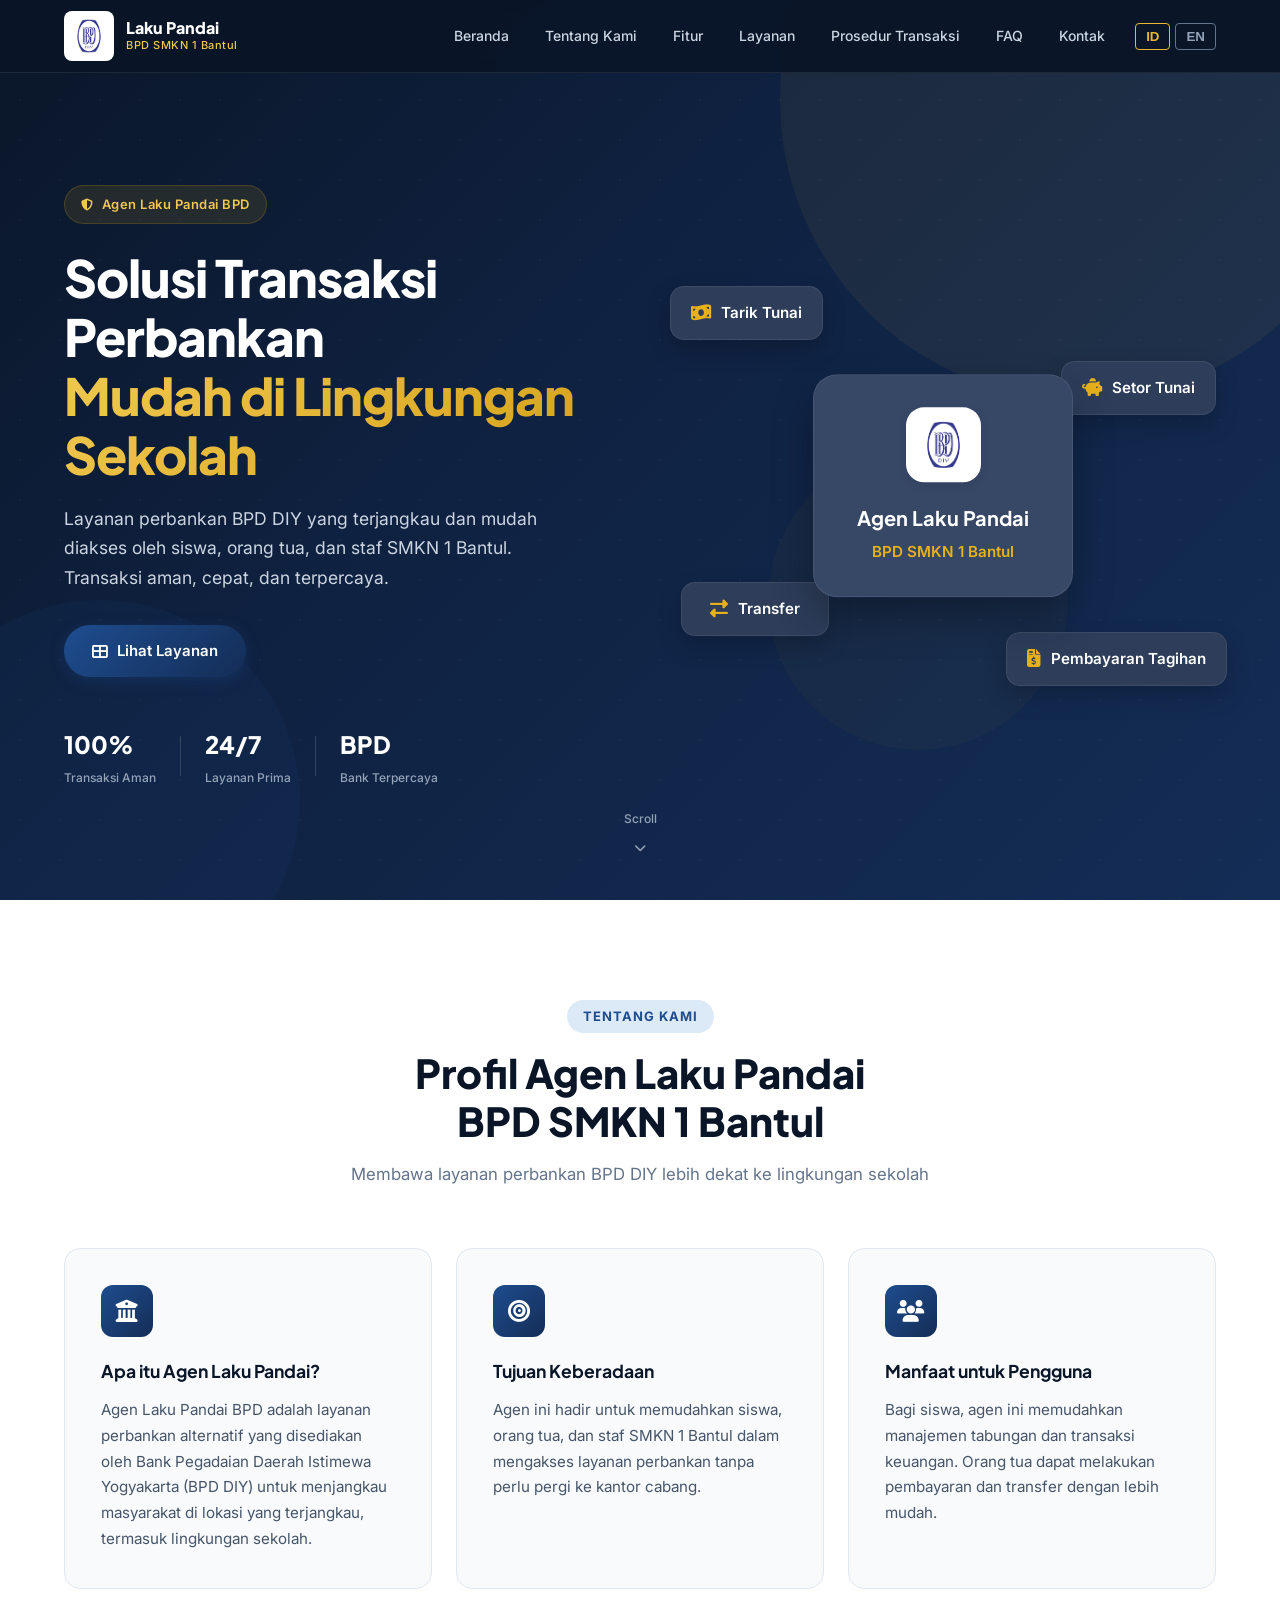
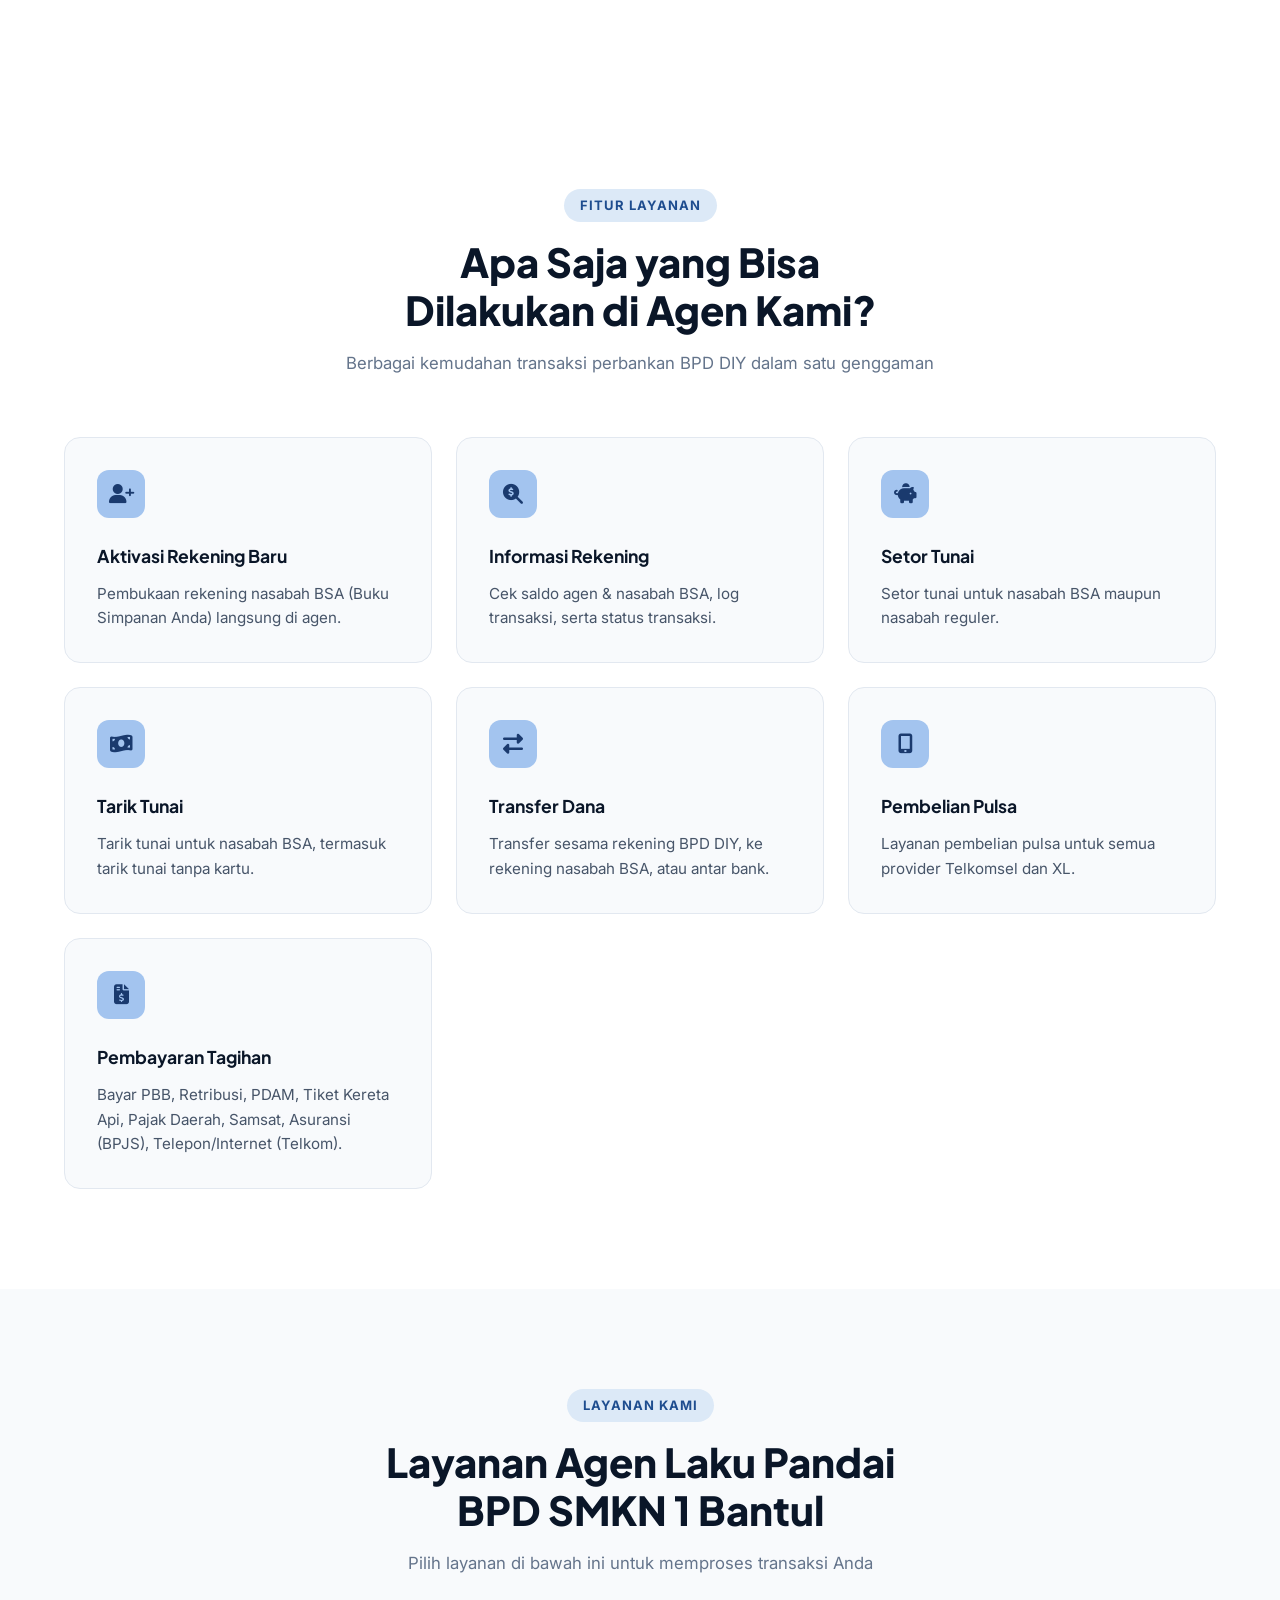
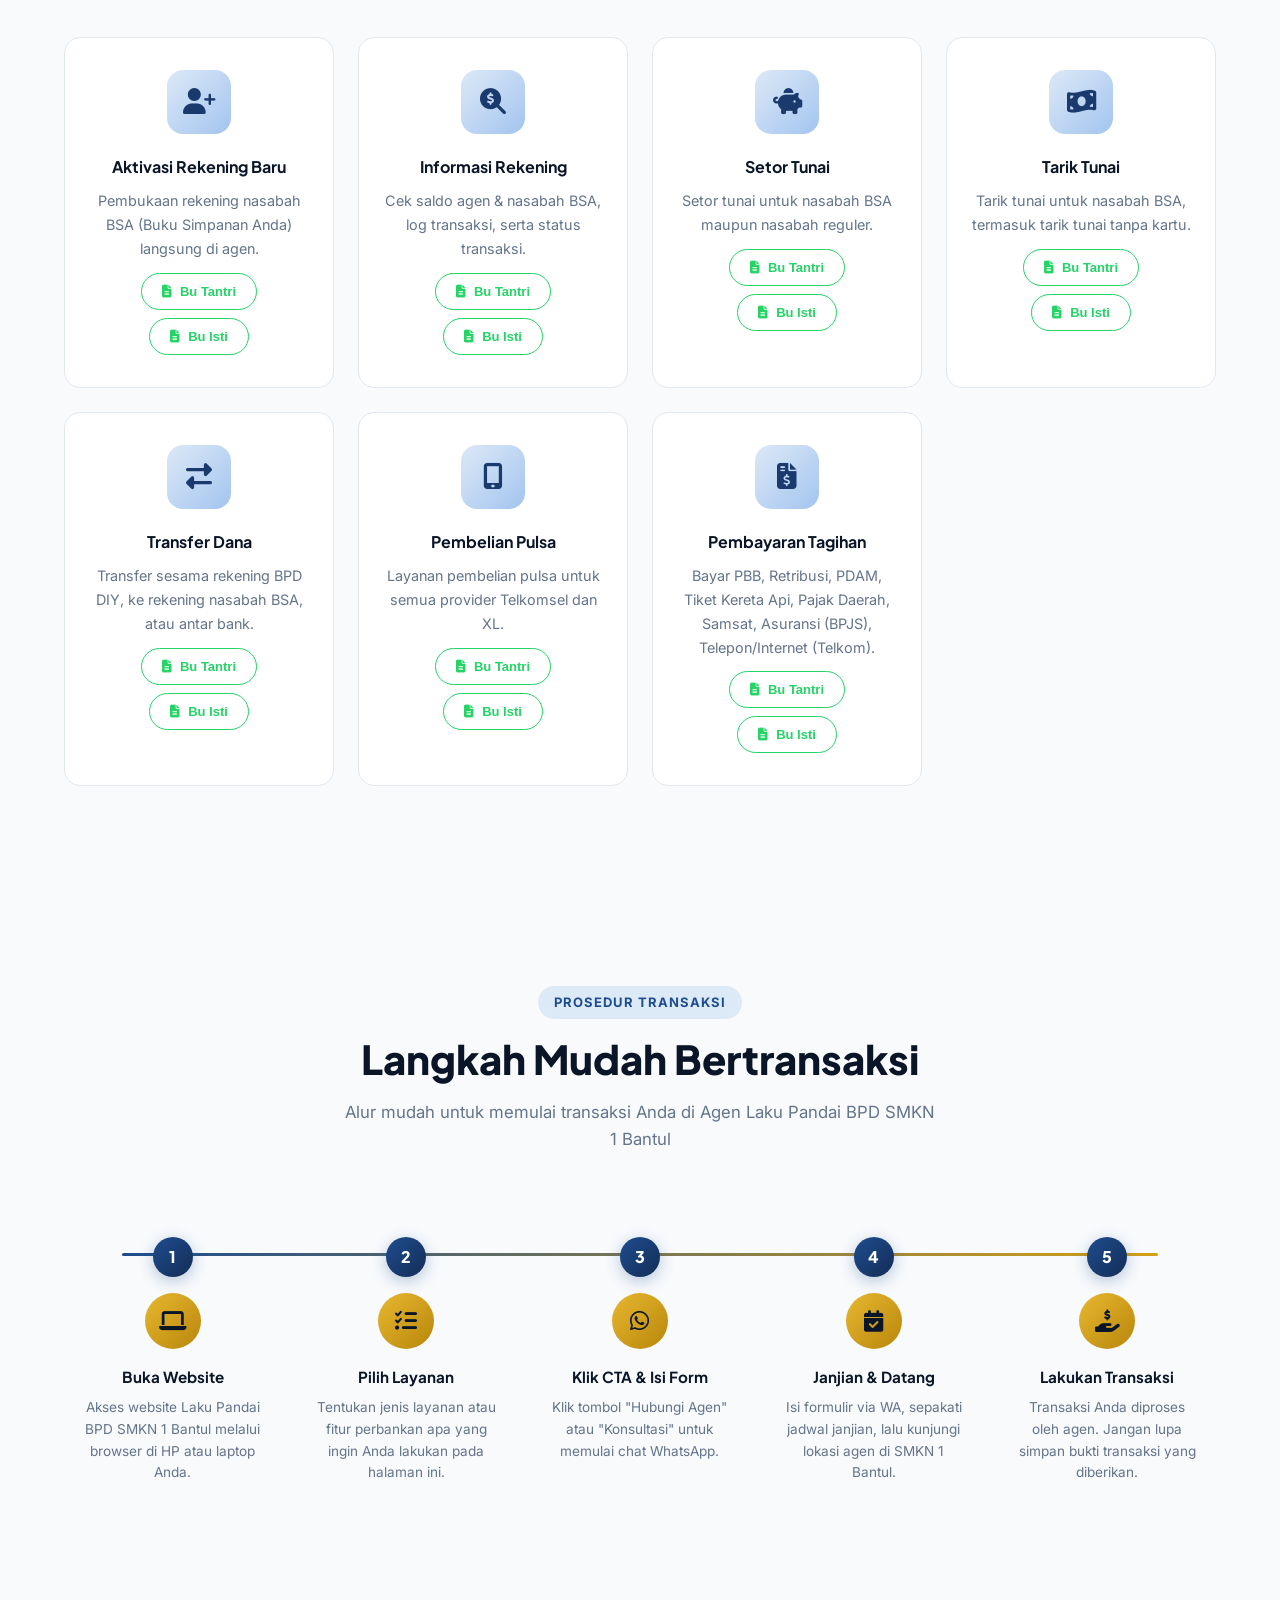
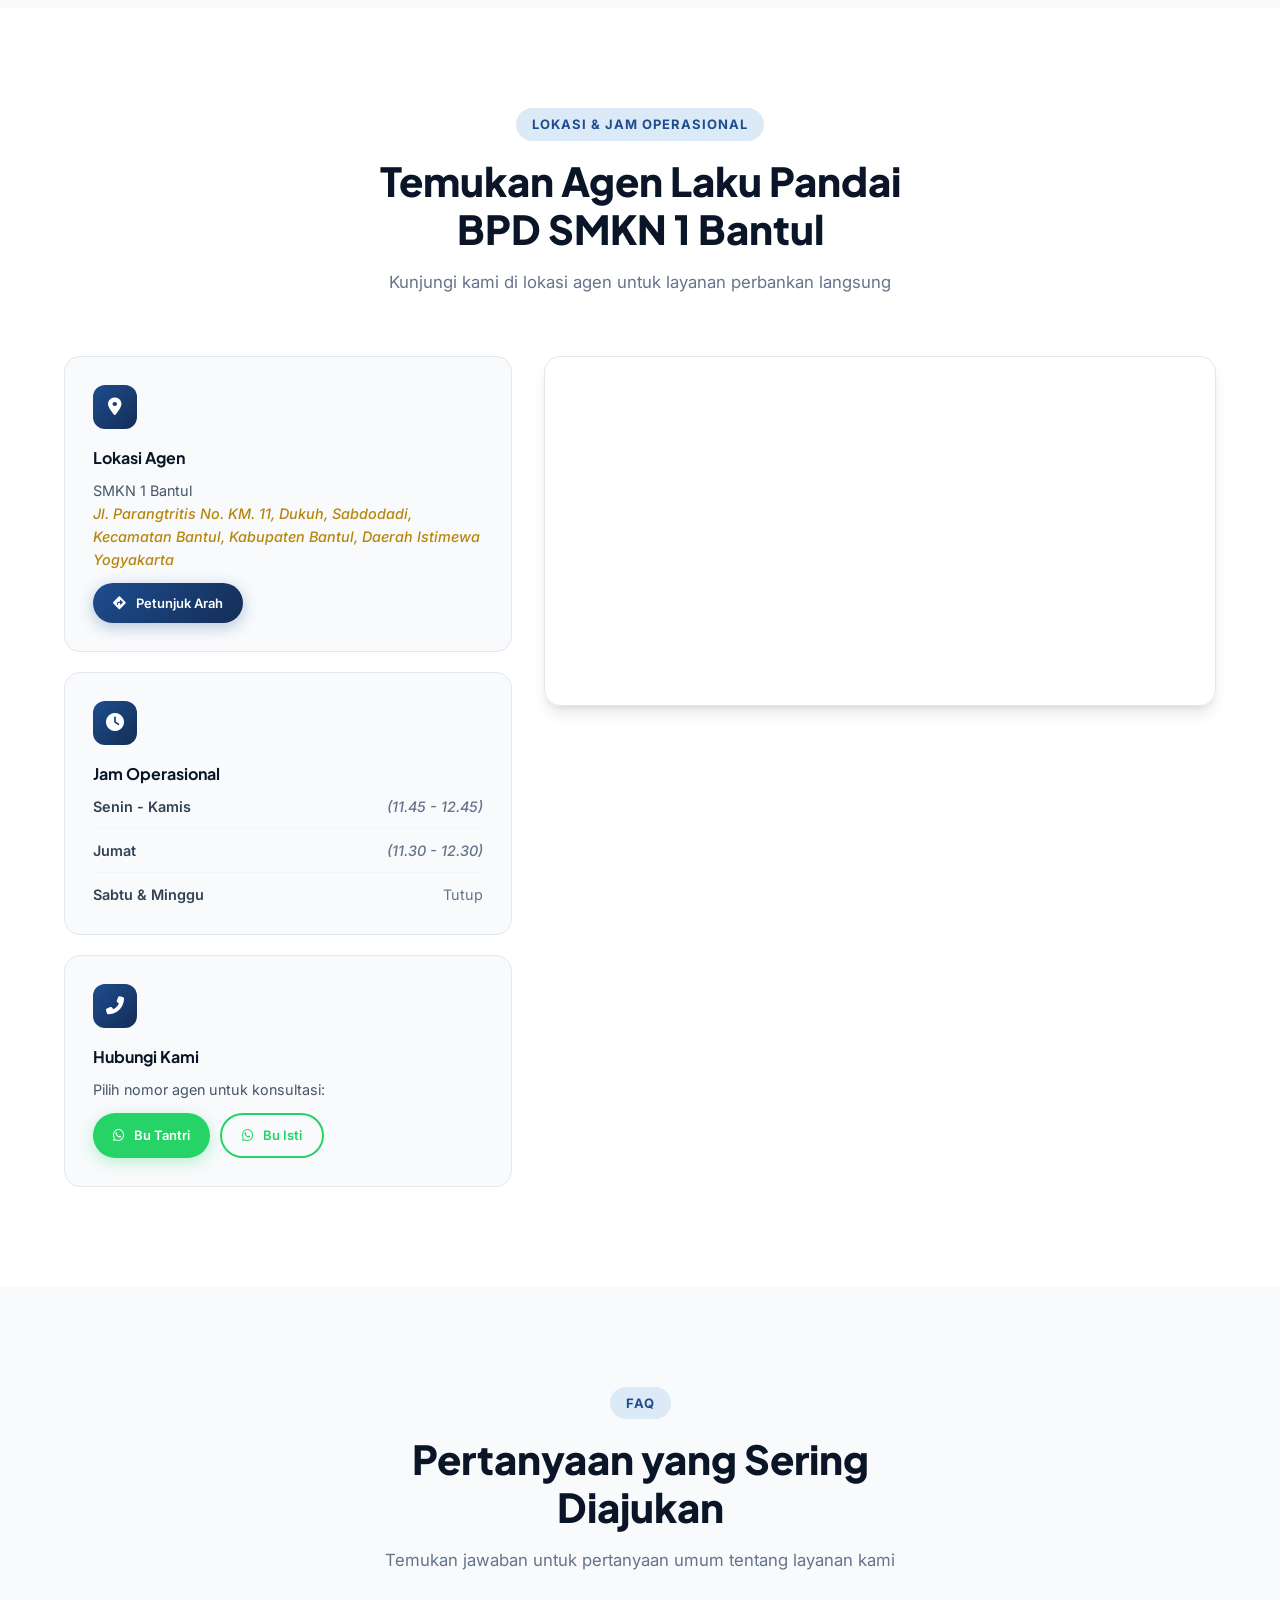
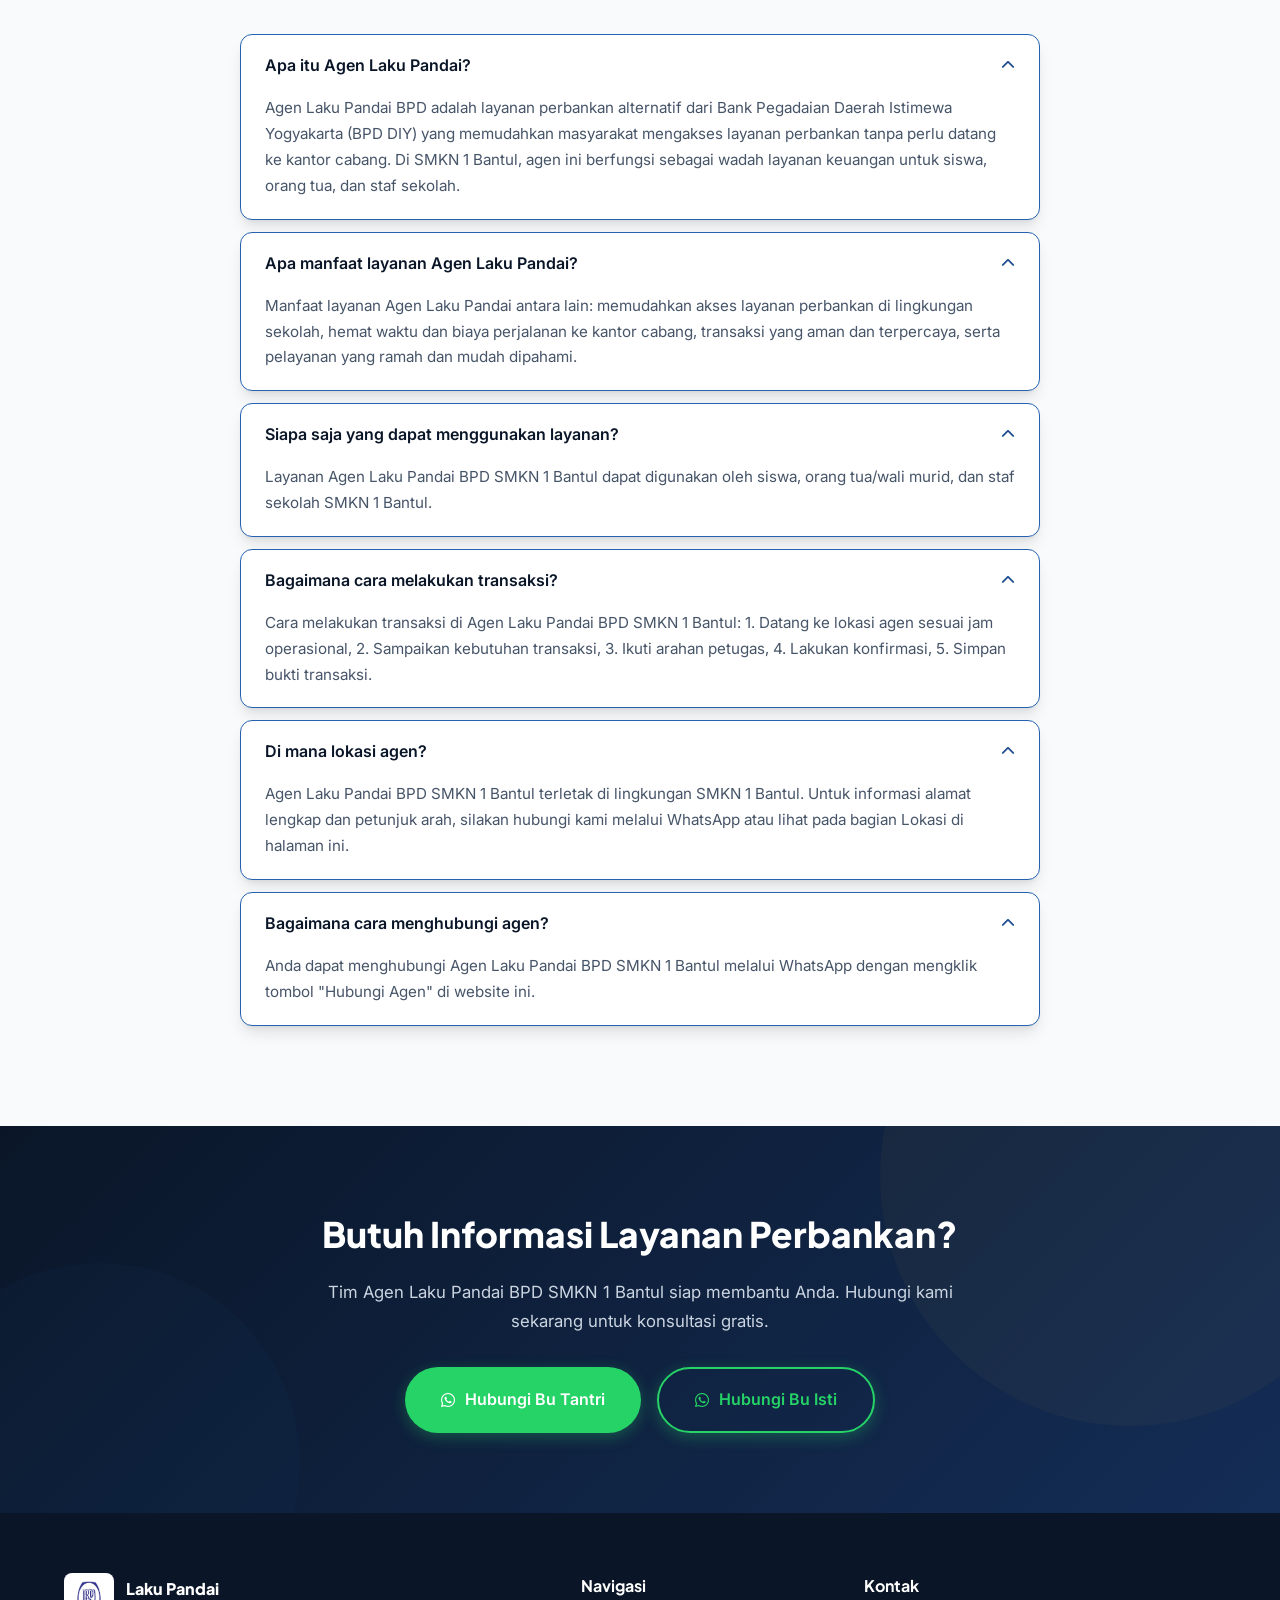
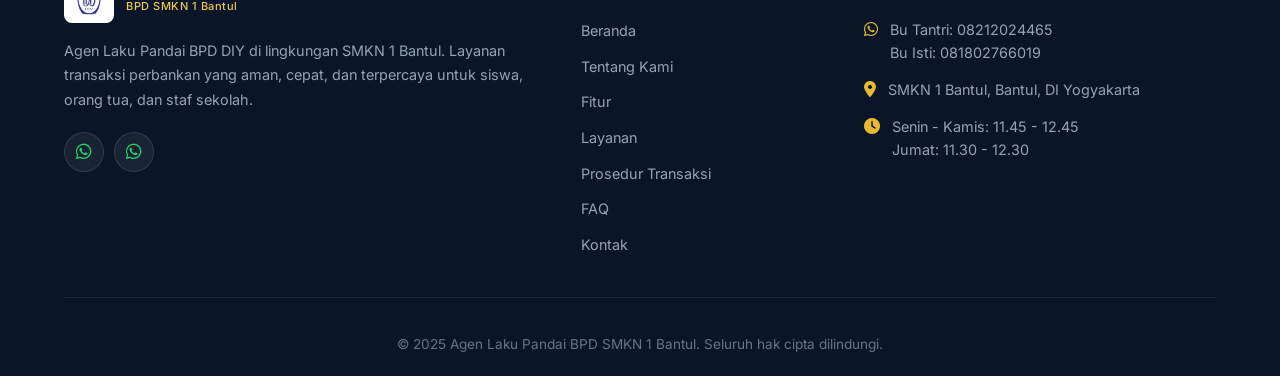
==== commit 397b4255: "fik : erorr" ====
--- a/P5/index.html
+++ b/P5/index.html
@@ -322,9 +322,16 @@
     <!-- ========================================================= -->
     <section class="form-section" id="formSection" style="display: none;">
         <div class="form-container">
-            <button class="close-btn" onclick="tutupFormulir()">X</button>
-            
-            <div class="form-header">
+            
+            <!-- TOMBOL KEMBALI KE DASHBOARD & TUTUP -->
+            <div style="display: flex; justify-content: space-between; align-items: flex-start;">
+                <button class="btn-back-dashboard" onclick="tutupFormulir()">
+                    <i class="fas fa-arrow-left"></i> Kembali ke Dashboard
+                </button>
+                <button class="close-btn" onclick="tutupFormulir()" style="position: relative; top: 0; right: 0;">X</button>
+            </div>
+
+            <div class="form-header" style="margin-top: 10px;">
                 <h1>Formulir Transaksi</h1>
                 <h2>Laku Pandai BPD DIY – SMK N 1 Bantul</h2>
                 <p id="petugasInfo" class="petugas-info"></p>
@@ -336,17 +343,22 @@
                 <label>Nama Nasabah</label><div class="separator">:</div>
                 <input type="text" id="inputNama" placeholder="Masukkan nama lengkap">
             </div>
-            <div class="form-group">
-                <label>Nomor Rekening</label><div class="separator">:</div>
-                <input type="text" id="inputRekening" placeholder="Masukkan nomor rekening">
-            </div>
+            
+            <!-- Nomor Rekening / E-Wallet -->
+            <div class="form-group">
+                <label>No. HP / E-Wallet (Dana/OVO)</label><div class="separator">:</div>
+                <input type="text" id="inputRekening" placeholder="Contoh: 089529404114 (Dana)">
+            </div>
+            
+            <!-- NIK / NIS -->
             <div class="form-group">
                 <label>NIK / NIS</label><div class="separator">:</div>
-                <input type="text" id="inputNIK" placeholder="Masukkan NIK (16 digit)">
-            </div>
-            <div class="form-group">
-                <label>Nomor HP</label><div class="separator">:</div>
-                <input type="text" id="inputHP" placeholder="Masukkan nomor HP aktif">
+                <input type="text" id="inputNIK" placeholder="Masukkan NIK atau NIS siswa">
+            </div>
+            
+            <div class="form-group">
+                <label>Nomor HP Aktif</label><div class="separator">:</div>
+                <input type="text" id="inputHP" placeholder="Masukkan nomor HP yang bisa dihubungi">
             </div>
             <div class="form-group">
                 <label>Tanggal Transaksi</label><div class="separator">:</div>
@@ -375,13 +387,16 @@
                     <input type="text" id="inputNominal" style="border-bottom:none;" placeholder="0">
                 </div>
             </div>
-            <div class="form-group">
-                <label>Nama Bank Tujuan</label><div class="separator">:</div>
-                <input type="text" id="inputBank" placeholder="Contoh: BPD DIY, BCA, Mandiri, dll">
-            </div>
-            <div class="form-group">
-                <label>Nomor Rekening Tujuan</label><div class="separator">:</div>
-                <input type="text" id="inputRekTujuan" placeholder="Masukkan nomor rekening tujuan">
+            
+            <!-- Bank / E-Wallet Tujuan -->
+            <div class="form-group">
+                <label>Bank / E-Wallet Tujuan</label><div class="separator">:</div>
+                <input type="text" id="inputBank" placeholder="Contoh: BPD DIY, BCA, Dana, OVO, dll">
+            </div>
+            
+            <div class="form-group">
+                <label>No. Rekening / No. HP Tujuan</label><div class="separator">:</div>
+                <input type="text" id="inputRekTujuan" placeholder="Masukkan nomor tujuan">
             </div>
             <div class="form-group">
                 <label>Nama Penerima</label><div class="separator">:</div>
@@ -410,7 +425,6 @@
             <!-- Tombol Aksi -->
             <div class="action-buttons">
                 <button class="btn btn-print" onclick="window.print()">Cetak Formulir</button>
-                <!-- Tombol ini memanggil fungsi kirimKeWhatsApp() -->
                 <button class="btn btn-wa-submit" onclick="kirimKeWhatsApp()">
                     <i class="fab fa-whatsapp"></i> Kirim ke WhatsApp
                 </button>
@@ -657,7 +671,7 @@
         }
     </script>
 
-    <!-- Hubungkan ke file script.js (yang berisi fungsi bukaFormulir, tutupFormulir, dan kirimKeWhatsApp) -->
+    <!-- Hubungkan ke file script.js -->
     <script src="script.js"></script>
 </body>
 </html>
--- a/P5/style.css
+++ b/P5/style.css
@@ -96,1383 +96,388 @@
     overflow-x: hidden;
 }
 
-a {
-    text-decoration: none;
-    color: inherit;
-    transition: var(--transition-base);
-}
-
-ul {
-    list-style: none;
-}
-
-img {
-    max-width: 100%;
-    height: auto;
-}
-
-.container {
-    max-width: var(--container-width);
-    margin: 0 auto;
-    padding: 0 24px;
-}
+a { text-decoration: none; color: inherit; transition: var(--transition-base); }
+ul { list-style: none; }
+img { max-width: 100%; height: auto; }
+.container { max-width: var(--container-width); margin: 0 auto; padding: 0 24px; }
 
 /* ============================================
    NAVBAR & LOGO
    ============================================ */
 .navbar {
-    position: fixed;
-    top: 0;
-    left: 0;
-    right: 0;
-    z-index: 1000;
+    position: fixed; top: 0; left: 0; right: 0; z-index: 1000;
     background: rgba(10, 22, 40, 0.95);
-    backdrop-filter: blur(20px);
-    -webkit-backdrop-filter: blur(20px);
+    backdrop-filter: blur(20px); -webkit-backdrop-filter: blur(20px);
     border-bottom: 1px solid rgba(255, 255, 255, 0.08);
     transition: var(--transition-smooth);
 }
-
-.navbar.scrolled {
-    background: rgba(10, 22, 40, 0.98);
-    box-shadow: 0 4px 30px rgba(0, 0, 0, 0.3);
-}
-
+.navbar.scrolled { background: rgba(10, 22, 40, 0.98); box-shadow: 0 4px 30px rgba(0, 0, 0, 0.3); }
 .nav-container {
-    max-width: var(--container-width);
-    margin: 0 auto;
-    padding: 0 24px;
-    display: flex;
-    align-items: center;
-    justify-content: space-between;
-    height: 72px;
-}
-
-.nav-logo {
-    display: flex;
-    align-items: center;
-    gap: 12px;
-    color: var(--white);
-    flex-shrink: 0;
-}
-
-/* PENGATURAN LOGO */
+    max-width: var(--container-width); margin: 0 auto; padding: 0 24px;
+    display: flex; align-items: center; justify-content: space-between; height: 72px;
+}
+.nav-logo { display: flex; align-items: center; gap: 12px; color: var(--white); flex-shrink: 0; }
 .logo-icon {
-    width: 50px; 
-    height: 50px; 
-    background: var(--white); 
-    border-radius: 8px;
-    display: flex;
-    align-items: center;
-    justify-content: center;
-    flex-shrink: 0;
-    padding: 4px;
-    overflow: hidden; 
-}
-
-.logo-icon img {
-    width: 100%;
-    height: 100%;
-    object-fit: contain; 
-}
-
-.logo-text {
-    display: flex;
-    flex-direction: column;
-    white-space: nowrap; 
-}
-
-.logo-main {
-    font-family: var(--font-heading);
-    font-size: 16px;
-    font-weight: 800;
-    color: var(--white);
-    line-height: 1.2;
-}
-
-.logo-sub {
-    font-size: 11px;
-    color: var(--gold-300);
-    font-weight: 500;
-    letter-spacing: 0.5px;
-}
-
-.nav-menu {
-    display: flex;
-    align-items: center;
-    gap: 4px;
-}
-
+    width: 50px; height: 50px; background: var(--white); border-radius: 8px;
+    display: flex; align-items: center; justify-content: center;
+    flex-shrink: 0; padding: 4px; overflow: hidden; 
+}
+.logo-icon img { width: 100%; height: 100%; object-fit: contain; }
+.logo-text { display: flex; flex-direction: column; white-space: nowrap; }
+.logo-main { font-family: var(--font-heading); font-size: 16px; font-weight: 800; color: var(--white); line-height: 1.2; }
+.logo-sub { font-size: 11px; color: var(--gold-300); font-weight: 500; letter-spacing: 0.5px; }
+.nav-menu { display: flex; align-items: center; gap: 4px; }
 .nav-link {
-    padding: 8px 16px;
-    font-size: 14px;
-    font-weight: 500;
-    color: var(--gray-300);
-    border-radius: var(--radius-sm);
-    transition: var(--transition-base);
-    position: relative;
-}
-
-.nav-link:hover {
-    color: var(--white);
-    background: rgba(255, 255, 255, 0.06);
-}
-
+    padding: 8px 16px; font-size: 14px; font-weight: 500; color: var(--gray-300);
+    border-radius: var(--radius-sm); transition: var(--transition-base); position: relative;
+}
+.nav-link:hover { color: var(--white); background: rgba(255, 255, 255, 0.06); }
 .nav-link::after {
-    content: '';
-    position: absolute;
-    bottom: 2px;
-    left: 16px;
-    right: 16px;
-    height: 2px;
-    background: var(--gold-400);
-    border-radius: 2px;
-    transform: scaleX(0);
-    transition: var(--transition-base);
-}
-
-.nav-link:hover::after {
-    transform: scaleX(1);
-}
-
+    content: ''; position: absolute; bottom: 2px; left: 16px; right: 16px;
+    height: 2px; background: var(--gold-400); border-radius: 2px;
+    transform: scaleX(0); transition: var(--transition-base);
+}
+.nav-link:hover::after { transform: scaleX(1); }
 .nav-cta-desktop {
-    display: flex;
-    align-items: center;
-    gap: 8px;
-    padding: 10px 20px;
-    background: var(--whatsapp);
-    color: var(--white);
-    font-size: 14px;
-    font-weight: 600;
-    border-radius: var(--radius-full);
-    margin-left: 16px;
-    transition: var(--transition-base);
-}
-
-.nav-cta-desktop:hover {
-    background: var(--whatsapp-dark);
-    transform: translateY(-2px);
-    box-shadow: 0 4px 15px rgba(37, 211, 102, 0.4);
-}
-
-.hamburger {
-    display: none;
-    flex-direction: column;
-    gap: 5px;
-    background: none;
-    border: none;
-    cursor: pointer;
-    padding: 8px;
-    z-index: 1001;
-}
-
-.hamburger .bar {
-    width: 24px;
-    height: 2px;
-    background: var(--white);
-    border-radius: 2px;
-    transition: var(--transition-base);
-}
-
-.hamburger.active .bar:nth-child(1) {
-    transform: rotate(45deg) translate(5px, 5px);
-}
-
-.hamburger.active .bar:nth-child(2) {
-    opacity: 0;
-}
-
-.hamburger.active .bar:nth-child(3) {
-    transform: rotate(-45deg) translate(5px, -5px);
-}
+    display: flex; align-items: center; gap: 8px; padding: 10px 20px;
+    background: var(--whatsapp); color: var(--white); font-size: 14px; font-weight: 600;
+    border-radius: var(--radius-full); margin-left: 16px; transition: var(--transition-base);
+}
+.nav-cta-desktop:hover { background: var(--whatsapp-dark); transform: translateY(-2px); box-shadow: 0 4px 15px rgba(37, 211, 102, 0.4); }
+.hamburger { display: none; flex-direction: column; gap: 5px; background: none; border: none; cursor: pointer; padding: 8px; z-index: 1001; }
+.hamburger .bar { width: 24px; height: 2px; background: var(--white); border-radius: 2px; transition: var(--transition-base); }
+.hamburger.active .bar:nth-child(1) { transform: rotate(45deg) translate(5px, 5px); }
+.hamburger.active .bar:nth-child(2) { opacity: 0; }
+.hamburger.active .bar:nth-child(3) { transform: rotate(-45deg) translate(5px, -5px); }
 
 /* ============================================
    BUTTONS
    ============================================ */
 .btn {
-    display: inline-flex;
-    align-items: center;
-    justify-content: center;
-    gap: 10px;
-    padding: 14px 28px;
-    font-size: 15px;
-    font-weight: 600;
-    border-radius: var(--radius-full);
-    border: none;
-    cursor: pointer;
-    transition: var(--transition-smooth);
-    font-family: var(--font-primary);
+    display: inline-flex; align-items: center; justify-content: center; gap: 10px;
+    padding: 14px 28px; font-size: 15px; font-weight: 600; border-radius: var(--radius-full);
+    border: none; cursor: pointer; transition: var(--transition-smooth);
+    font-family: var(--font-primary); white-space: nowrap;
+}
+.btn-primary { background: linear-gradient(135deg, var(--navy-500), var(--navy-700)); color: var(--white); box-shadow: 0 4px 15px rgba(30, 77, 143, 0.3); }
+.btn-primary:hover { transform: translateY(-3px); box-shadow: 0 8px 25px rgba(30, 77, 143, 0.4); }
+.btn-whatsapp { background: var(--whatsapp); color: var(--white); box-shadow: 0 4px 15px rgba(37, 211, 102, 0.3); }
+.btn-whatsapp:hover { background: var(--whatsapp-dark); transform: translateY(-3px); box-shadow: 0 8px 25px rgba(37, 211, 102, 0.4); }
+.btn-whatsapp-outline { background: transparent; color: var(--whatsapp); border: 2px solid var(--whatsapp); }
+.btn-whatsapp-outline:hover { background: var(--whatsapp); color: var(--white); transform: translateY(-3px); box-shadow: 0 8px 25px rgba(37, 211, 102, 0.4); }
+.btn-lg { padding: 18px 36px; font-size: 16px; }
+.btn-sm { padding: 10px 20px; font-size: 13px; }
+.btn-service {
+    display: inline-flex; align-items: center; gap: 8px; padding: 10px 20px;
+    font-size: 13px; font-weight: 600; color: var(--whatsapp);
+    border: 1.5px solid var(--whatsapp); border-radius: var(--radius-full);
+    transition: var(--transition-base); margin-top: 8px; cursor: pointer;
+    background: transparent;
+}
+.btn-service:hover { background: var(--whatsapp); color: var(--white); transform: translateY(-2px); box-shadow: 0 4px 15px rgba(37, 211, 102, 0.3); }
+
+/* ============================================
+   HERO SECTION
+   ============================================ */
+.hero {
+    position: relative; min-height: 100vh; display: flex; align-items: center;
+    background: linear-gradient(135deg, var(--navy-900) 0%, var(--navy-800) 40%, var(--navy-700) 100%);
+    overflow: hidden; padding-top: 72px;
+}
+.hero-bg-elements { position: absolute; inset: 0; pointer-events: none; }
+.hero-circle { position: absolute; border-radius: 50%; opacity: 0.06; }
+.hero-circle-1 { width: 600px; height: 600px; background: var(--gold-400); top: -200px; right: -100px; }
+.hero-circle-2 { width: 400px; height: 400px; background: var(--navy-400); bottom: -100px; left: -100px; }
+.hero-circle-3 { width: 300px; height: 300px; background: var(--gold-500); top: 50%; left: 60%; opacity: 0.03; }
+.hero-dots { position: absolute; inset: 0; background-image: radial-gradient(circle, rgba(255, 255, 255, 0.03) 1px, transparent 1px); background-size: 40px 40px; }
+.hero-container {
+    max-width: var(--container-width); margin: 0 auto; padding: 60px 24px;
+    display: grid; grid-template-columns: 1fr 1fr; gap: 60px; align-items: center; width: 100%;
+}
+.hero-content { position: relative; z-index: 2; }
+.hero-badge {
+    display: inline-flex; align-items: center; gap: 8px; padding: 8px 16px;
+    background: rgba(212, 160, 23, 0.12); border: 1px solid rgba(212, 160, 23, 0.2);
+    border-radius: var(--radius-full); color: var(--gold-300); font-size: 13px;
+    font-weight: 600; margin-bottom: 24px; letter-spacing: 0.5px;
+}
+.hero-badge i { font-size: 12px; }
+.hero-title { font-family: var(--font-heading); font-size: 3.2rem; font-weight: 800; color: var(--white); line-height: 1.15; margin-bottom: 20px; letter-spacing: -1px; }
+.hero-highlight { display: block; background: linear-gradient(135deg, var(--gold-300), var(--gold-500)); -webkit-background-clip: text; -webkit-text-fill-color: transparent; background-clip: text; }
+.hero-subtitle { font-size: 1.1rem; color: var(--gray-300); line-height: 1.7; margin-bottom: 32px; max-width: 500px; }
+.hero-buttons { display: flex; gap: 16px; margin-bottom: 48px; flex-wrap: wrap; }
+.hero-stats { display: flex; align-items: center; gap: 24px; }
+.hero-stat { display: flex; flex-direction: column; gap: 4px; }
+.hero-stat-number { font-family: var(--font-heading); font-size: 1.5rem; font-weight: 800; color: var(--white); }
+.hero-stat-label { font-size: 12px; color: var(--gray-400); font-weight: 500; }
+.hero-stat-divider { width: 1px; height: 40px; background: rgba(255, 255, 255, 0.15); }
+
+/* ============================================
+   HERO VISUAL / CARDS
+   ============================================ */
+.hero-visual { position: relative; display: flex; align-items: center; justify-content: center; z-index: 1; }
+.hero-illustration { position: relative; width: 100%; height: 500px; }
+.hero-main-card {
+    position: absolute; top: 50%; left: 50%; transform: translate(-50%, -50%);
+    z-index: 2; width: 260px; padding: 32px 20px; background: #374867;
+    border: 1px solid rgba(255, 255, 255, 0.08); border-radius: 24px;
+    display: flex; flex-direction: column; align-items: center; text-align: center;
+    gap: 20px; box-shadow: 0 20px 40px rgba(0, 0, 0, 0.3);
+}
+.hero-card-icon {
+    width: 75px; height: 75px; background: var(--white); border-radius: 18px;
+    display: flex; align-items: center; justify-content: center; padding: 8px; 
+    box-shadow: 0 4px 10px rgba(0,0,0,0.1); 
+}
+.hero-card-text h3 { font-family: var(--font-heading); font-size: 1.25rem; font-weight: 700; color: var(--white); margin-bottom: 6px; }
+.hero-card-text p { font-size: 0.95rem; color: #e6b11b; font-weight: 600; }
+.floating-card {
+    position: absolute; z-index: 1; display: flex; align-items: center; justify-content: center;
+    gap: 10px; padding: 14px 20px; background: #2d3d5a;
+    border: 1px solid rgba(255, 255, 255, 0.08); border-radius: 14px;
+    color: var(--white); font-size: 0.95rem; font-weight: 600;
+    box-shadow: 0 10px 25px rgba(0, 0, 0, 0.2); animation: float 6s ease-in-out infinite;
     white-space: nowrap;
 }
-
-.btn-primary {
-    background: linear-gradient(135deg, var(--navy-500), var(--navy-700));
-    color: var(--white);
-    box-shadow: 0 4px 15px rgba(30, 77, 143, 0.3);
-}
-
-.btn-primary:hover {
-    transform: translateY(-3px);
-    box-shadow: 0 8px 25px rgba(30, 77, 143, 0.4);
-}
-
-.btn-whatsapp {
-    background: var(--whatsapp);
-    color: var(--white);
-    box-shadow: 0 4px 15px rgba(37, 211, 102, 0.3);
-}
-
-.btn-whatsapp:hover {
-    background: var(--whatsapp-dark);
-    transform: translateY(-3px);
-    box-shadow: 0 8px 25px rgba(37, 211, 102, 0.4);
-}
-
-.btn-whatsapp-outline {
-    background: transparent;
-    color: var(--whatsapp);
-    border: 2px solid var(--whatsapp);
-}
-
-.btn-whatsapp-outline:hover {
-    background: var(--whatsapp);
-    color: var(--white);
-    transform: translateY(-3px);
-    box-shadow: 0 8px 25px rgba(37, 211, 102, 0.4);
-}
-
-.btn-lg {
-    padding: 18px 36px;
-    font-size: 16px;
-}
-
-.btn-sm {
-    padding: 10px 20px;
-    font-size: 13px;
-}
-
-.btn-service {
-    display: inline-flex;
-    align-items: center;
-    gap: 8px;
-    padding: 10px 20px;
-    font-size: 13px;
-    font-weight: 600;
-    color: var(--whatsapp);
-    border: 1.5px solid var(--whatsapp);
-    border-radius: var(--radius-full);
-    transition: var(--transition-base);
-    margin-top: 8px;
-}
-
-.btn-service:hover {
-    background: var(--whatsapp);
-    color: var(--white);
-    transform: translateY(-2px);
-    box-shadow: 0 4px 15px rgba(37, 211, 102, 0.3);
-}
-
-/* ============================================
-   HERO SECTION
-   ============================================ */
-.hero {
-    position: relative;
-    min-height: 100vh;
-    display: flex;
-    align-items: center;
-    background: linear-gradient(135deg, var(--navy-900) 0%, var(--navy-800) 40%, var(--navy-700) 100%);
-    overflow: hidden;
-    padding-top: 72px;
-}
-
-.hero-bg-elements {
-    position: absolute;
-    inset: 0;
-    pointer-events: none;
-}
-
-.hero-circle {
-    position: absolute;
-    border-radius: 50%;
-    opacity: 0.06;
-}
-
-.hero-circle-1 {
-    width: 600px;
-    height: 600px;
-    background: var(--gold-400);
-    top: -200px;
-    right: -100px;
-}
-
-.hero-circle-2 {
-    width: 400px;
-    height: 400px;
-    background: var(--navy-400);
-    bottom: -100px;
-    left: -100px;
-}
-
-.hero-circle-3 {
-    width: 300px;
-    height: 300px;
-    background: var(--gold-500);
-    top: 50%;
-    left: 60%;
-    opacity: 0.03;
-}
-
-.hero-dots {
-    position: absolute;
-    inset: 0;
-    background-image: radial-gradient(circle, rgba(255, 255, 255, 0.03) 1px, transparent 1px);
-    background-size: 40px 40px;
-}
-
-.hero-container {
-    max-width: var(--container-width);
-    margin: 0 auto;
-    padding: 60px 24px;
-    display: grid;
-    grid-template-columns: 1fr 1fr;
-    gap: 60px;
-    align-items: center;
-    width: 100%;
-}
-
-.hero-content {
-    position: relative;
-    z-index: 2;
-}
-
-.hero-badge {
-    display: inline-flex;
-    align-items: center;
-    gap: 8px;
-    padding: 8px 16px;
-    background: rgba(212, 160, 23, 0.12);
-    border: 1px solid rgba(212, 160, 23, 0.2);
-    border-radius: var(--radius-full);
-    color: var(--gold-300);
-    font-size: 13px;
-    font-weight: 600;
-    margin-bottom: 24px;
-    letter-spacing: 0.5px;
-}
-
-.hero-badge i {
-    font-size: 12px;
-}
-
-.hero-title {
-    font-family: var(--font-heading);
-    font-size: 3.2rem;
-    font-weight: 800;
-    color: var(--white);
-    line-height: 1.15;
-    margin-bottom: 20px;
-    letter-spacing: -1px;
-}
-
-.hero-highlight {
-    display: block;
-    background: linear-gradient(135deg, var(--gold-300), var(--gold-500));
-    -webkit-background-clip: text;
-    -webkit-text-fill-color: transparent;
-    background-clip: text;
-}
-
-.hero-subtitle {
-    font-size: 1.1rem;
-    color: var(--gray-300);
-    line-height: 1.7;
-    margin-bottom: 32px;
-    max-width: 500px;
-}
-
-.hero-buttons {
-    display: flex;
-    gap: 16px;
-    margin-bottom: 48px;
-    flex-wrap: wrap;
-}
-
-.hero-stats {
-    display: flex;
-    align-items: center;
-    gap: 24px;
-}
-
-.hero-stat {
-    display: flex;
-    flex-direction: column;
-    gap: 4px;
-}
-
-.hero-stat-number {
-    font-family: var(--font-heading);
-    font-size: 1.5rem;
-    font-weight: 800;
-    color: var(--white);
-}
-
-.hero-stat-label {
-    font-size: 12px;
-    color: var(--gray-400);
-    font-weight: 500;
-}
-
-.hero-stat-divider {
-    width: 1px;
-    height: 40px;
-    background: rgba(255, 255, 255, 0.15);
-}
-
-/* ============================================
-   HERO VISUAL / CARDS
-   ============================================ */
-.hero-visual {
-    position: relative;
-    display: flex;
-    align-items: center;
-    justify-content: center;
-    z-index: 1;
-}
-
-.hero-illustration {
-    position: relative;
-    width: 100%;
-    height: 500px;
-}
-
-/* --- KARTU TENGAH (UTAMA) --- */
-.hero-main-card {
-    position: absolute;
-    top: 50%;
-    left: 50%;
-    transform: translate(-50%, -50%);
-    z-index: 2;
-    width: 260px;
-    padding: 32px 20px;
-    background: #374867;
-    border: 1px solid rgba(255, 255, 255, 0.08);
-    border-radius: 24px;
-    display: flex;
-    flex-direction: column;
-    align-items: center;
-    text-align: center;
-    gap: 20px;
-    box-shadow: 0 20px 40px rgba(0, 0, 0, 0.3);
-}
-
-/* Kotak ikon logo BPD di kartu tengah */
-.hero-card-icon {
-    width: 75px;
-    height: 75px;
-    background: var(--white); 
-    border-radius: 18px;
-    display: flex;
-    align-items: center;
-    justify-content: center;
-    padding: 8px; 
-    box-shadow: 0 4px 10px rgba(0,0,0,0.1); 
-}
-
-.hero-card-text h3 {
-    font-family: var(--font-heading);
-    font-size: 1.25rem;
-    font-weight: 700;
-    color: var(--white);
-    margin-bottom: 6px;
-}
-
-.hero-card-text p {
-    font-size: 0.95rem;
-    color: #e6b11b;
-    font-weight: 600;
-}
-
-/* --- KARTU MELAYANG (KECIL) --- */
-.floating-card {
-    position: absolute;
-    z-index: 1;
-    display: flex;
-    align-items: center;
-    justify-content: center;
-    gap: 10px;
-    padding: 14px 20px;
-    background: #2d3d5a;
-    border: 1px solid rgba(255, 255, 255, 0.08);
-    border-radius: 14px;
-    color: var(--white);
-    font-size: 0.95rem;
-    font-weight: 600;
-    box-shadow: 0 10px 25px rgba(0, 0, 0, 0.2);
-    animation: float 6s ease-in-out infinite;
-    white-space: nowrap;
-}
-
-.floating-card i {
-    font-size: 18px;
-    color: #e6b11b;
-}
-
-/* Posisi Kartu Kecil */
-.floating-card-1 {
-    top: 10%;
-    left: 0%;
-    animation-delay: 0s;
-}
-
-.floating-card-2 {
-    top: 25%;
-    right: 0%;
-    animation-delay: 1.5s;
-}
-
-.floating-card-3 {
-    bottom: 20%;
-    left: 2%;
-    padding: 14px 28px;
-    animation-delay: 0.8s;
-}
-
-.floating-card-4 {
-    bottom: 10%;
-    right: -2%;
-    animation-delay: 2s;
-}
-
-@keyframes float {
-    0%, 100% { transform: translateY(0px); }
-    50% { transform: translateY(-12px); }
-}
-
+.floating-card i { font-size: 18px; color: #e6b11b; }
+.floating-card-1 { top: 10%; left: 0%; animation-delay: 0s; }
+.floating-card-2 { top: 25%; right: 0%; animation-delay: 1.5s; }
+.floating-card-3 { bottom: 20%; left: 2%; padding: 14px 28px; animation-delay: 0.8s; }
+.floating-card-4 { bottom: 10%; right: -2%; animation-delay: 2s; }
+@keyframes float { 0%, 100% { transform: translateY(0px); } 50% { transform: translateY(-12px); } }
 .hero-scroll-indicator {
-    position: absolute;
-    bottom: 40px;
-    left: 50%;
-    transform: translateX(-50%);
-    display: flex;
-    flex-direction: column;
-    align-items: center;
-    gap: 8px;
-    color: var(--gray-400);
-    font-size: 12px;
-    font-weight: 500;
-    animation: bounce 2s ease-in-out infinite;
-}
-
-.scroll-arrow {
-    width: 24px;
-    height: 24px;
-    display: flex;
-    align-items: center;
-    justify-content: center;
-}
-
-@keyframes bounce {
-    0%, 100% { transform: translateX(-50%) translateY(0); }
-    50% { transform: translateX(-50%) translateY(10px); }
-}
+    position: absolute; bottom: 40px; left: 50%; transform: translateX(-50%);
+    display: flex; flex-direction: column; align-items: center; gap: 8px;
+    color: var(--gray-400); font-size: 12px; font-weight: 500; animation: bounce 2s ease-in-out infinite;
+}
+.scroll-arrow { width: 24px; height: 24px; display: flex; align-items: center; justify-content: center; }
+@keyframes bounce { 0%, 100% { transform: translateX(-50%) translateY(0); } 50% { transform: translateX(-50%) translateY(10px); } }
 
 /* ============================================
    SECTION STYLES
    ============================================ */
-.section-header {
-    text-align: center;
-    margin-bottom: 60px;
-}
-
+.section-header { text-align: center; margin-bottom: 60px; }
 .section-badge {
-    display: inline-block;
-    padding: 6px 16px;
-    background: var(--navy-50);
-    color: var(--navy-500);
-    font-size: 13px;
-    font-weight: 700;
-    border-radius: var(--radius-full);
-    margin-bottom: 16px;
-    letter-spacing: 1px;
-    text-transform: uppercase;
-}
-
-.section-title {
-    font-family: var(--font-heading);
-    font-size: 2.5rem;
-    font-weight: 800;
-    color: var(--navy-900);
-    line-height: 1.2;
-    margin-bottom: 16px;
-}
-
-.section-subtitle {
-    font-size: 1.05rem;
-    color: var(--gray-500);
-    max-width: 600px;
-    margin: 0 auto;
-}
+    display: inline-block; padding: 6px 16px; background: var(--navy-50);
+    color: var(--navy-500); font-size: 13px; font-weight: 700;
+    border-radius: var(--radius-full); margin-bottom: 16px;
+    letter-spacing: 1px; text-transform: uppercase;
+}
+.section-title { font-family: var(--font-heading); font-size: 2.5rem; font-weight: 800; color: var(--navy-900); line-height: 1.2; margin-bottom: 16px; }
+.section-subtitle { font-size: 1.05rem; color: var(--gray-500); max-width: 600px; margin: 0 auto; }
 
 /* ============================================
    ABOUT SECTION
    ============================================ */
-.about {
-    padding: var(--section-padding);
-    background: var(--white);
-}
-
-.about-content {
-    display: grid;
-    grid-template-columns: repeat(3, 1fr);
-    gap: 24px;
-}
-
+.about { padding: var(--section-padding); background: var(--white); }
+.about-content { display: grid; grid-template-columns: repeat(3, 1fr); gap: 24px; }
 .about-card {
-    padding: 36px;
-    background: var(--gray-50);
-    border: 1px solid var(--gray-200);
-    border-radius: var(--radius-lg);
-    transition: var(--transition-smooth);
-    position: relative;
-    overflow: hidden;
-}
-
+    padding: 36px; background: var(--gray-50); border: 1px solid var(--gray-200);
+    border-radius: var(--radius-lg); transition: var(--transition-smooth);
+    position: relative; overflow: hidden;
+}
 .about-card::before {
-    content: '';
-    position: absolute;
-    top: 0;
-    left: 0;
-    right: 0;
-    height: 4px;
+    content: ''; position: absolute; top: 0; left: 0; right: 0; height: 4px;
     background: linear-gradient(90deg, var(--navy-500), var(--gold-500));
-    transform: scaleX(0);
-    transition: var(--transition-smooth);
-}
-
-.about-card:hover {
-    transform: translateY(-8px);
-    box-shadow: var(--shadow-xl);
-    border-color: transparent;
-}
-
-.about-card:hover::before {
-    transform: scaleX(1);
-}
-
+    transform: scaleX(0); transition: var(--transition-smooth);
+}
+.about-card:hover { transform: translateY(-8px); box-shadow: var(--shadow-xl); border-color: transparent; }
+.about-card:hover::before { transform: scaleX(1); }
 .about-card-icon {
-    width: 52px;
-    height: 52px;
-    background: linear-gradient(135deg, var(--navy-500), var(--navy-700));
-    border-radius: var(--radius-md);
-    display: flex;
-    align-items: center;
-    justify-content: center;
-    font-size: 22px;
-    color: var(--white);
-    margin-bottom: 20px;
-}
-
-.about-card h3 {
-    font-family: var(--font-heading);
-    font-size: 1.1rem;
-    font-weight: 700;
-    color: var(--navy-900);
-    margin-bottom: 12px;
-}
-
-.about-card p {
-    font-size: 0.95rem;
-    color: var(--gray-600);
-    line-height: 1.7;
-}
+    width: 52px; height: 52px; background: linear-gradient(135deg, var(--navy-500), var(--navy-700));
+    border-radius: var(--radius-md); display: flex; align-items: center; justify-content: center;
+    font-size: 22px; color: var(--white); margin-bottom: 20px;
+}
+.about-card h3 { font-family: var(--font-heading); font-size: 1.1rem; font-weight: 700; color: var(--navy-900); margin-bottom: 12px; }
+.about-card p { font-size: 0.95rem; color: var(--gray-600); line-height: 1.7; }
 
 /* ============================================
    SERVICES SECTION
    ============================================ */
-.services {
-    padding: var(--section-padding);
-    background: var(--gray-50);
-}
-
-.services-grid {
-    display: grid;
-    grid-template-columns: repeat(4, 1fr);
-    gap: 24px;
-}
-
+.services { padding: var(--section-padding); background: var(--gray-50); }
+.services-grid { display: grid; grid-template-columns: repeat(4, 1fr); gap: 24px; }
 .service-card {
-    background: var(--white);
-    border: 1px solid var(--gray-200);
-    border-radius: var(--radius-lg);
-    padding: 32px 24px;
-    text-align: center;
-    transition: var(--transition-smooth);
-    position: relative;
-    overflow: hidden;
-}
-
+    background: var(--white); border: 1px solid var(--gray-200);
+    border-radius: var(--radius-lg); padding: 32px 24px; text-align: center;
+    transition: var(--transition-smooth); position: relative; overflow: hidden;
+}
 .service-card::after {
-    content: '';
-    position: absolute;
-    bottom: 0;
-    left: 0;
-    right: 0;
-    height: 3px;
+    content: ''; position: absolute; bottom: 0; left: 0; right: 0; height: 3px;
     background: linear-gradient(90deg, var(--navy-500), var(--gold-500));
-    transform: scaleX(0);
-    transition: var(--transition-smooth);
-}
-
-.service-card:hover {
-    transform: translateY(-8px);
-    box-shadow: var(--shadow-xl);
-    border-color: transparent;
-}
-
-.service-card:hover::after {
-    transform: scaleX(1);
-}
-
+    transform: scaleX(0); transition: var(--transition-smooth);
+}
+.service-card:hover { transform: translateY(-8px); box-shadow: var(--shadow-xl); border-color: transparent; }
+.service-card:hover::after { transform: scaleX(1); }
 .service-icon {
-    width: 64px;
-    height: 64px;
-    background: linear-gradient(135deg, var(--navy-50), var(--navy-100));
-    border-radius: var(--radius-lg);
-    display: flex;
-    align-items: center;
-    justify-content: center;
-    margin: 0 auto 20px;
-    font-size: 26px;
-    color: var(--navy-600);
-    transition: var(--transition-smooth);
-}
-
+    width: 64px; height: 64px; background: linear-gradient(135deg, var(--navy-50), var(--navy-100));
+    border-radius: var(--radius-lg); display: flex; align-items: center; justify-content: center;
+    margin: 0 auto 20px; font-size: 26px; color: var(--navy-600); transition: var(--transition-smooth);
+}
 .service-card:hover .service-icon {
     background: linear-gradient(135deg, var(--navy-500), var(--navy-700));
-    color: var(--white);
-    box-shadow: 0 8px 25px rgba(30, 77, 143, 0.3);
-}
-
-.service-card h3 {
-    font-family: var(--font-heading);
-    font-size: 1rem;
-    font-weight: 700;
-    color: var(--navy-900);
-    margin-bottom: 10px;
-}
-
-.service-card p {
-    font-size: 0.9rem;
-    color: var(--gray-500);
-    line-height: 1.65;
-    margin-bottom: 8px;
-}
-
-/* Tombol di dalam Service Card */
-.service-card > div[style*="display: flex"] {
-    flex-wrap: wrap;
-    gap: 8px !important;
-}
-
-.service-note {
-    display: block;
-    font-size: 0.75rem;
-    color: var(--gold-600);
-    font-style: italic;
-    font-weight: 500;
-}
+    color: var(--white); box-shadow: 0 8px 25px rgba(30, 77, 143, 0.3);
+}
+.service-card h3 { font-family: var(--font-heading); font-size: 1rem; font-weight: 700; color: var(--navy-900); margin-bottom: 10px; }
+.service-card p { font-size: 0.9rem; color: var(--gray-500); line-height: 1.65; margin-bottom: 8px; }
+.service-card > div[style*="display: flex"] { flex-wrap: wrap; gap: 8px !important; }
+.service-note { display: block; font-size: 0.75rem; color: var(--gold-600); font-style: italic; font-weight: 500; }
 
 /* ============================================
    FEATURES SECTION
    ============================================ */
-.features {
-    padding: var(--section-padding);
-    background: var(--white);
-}
-
-.features-grid {
-    display: grid;
-    grid-template-columns: repeat(3, 1fr); 
-    gap: 24px;
-}
-
+.features { padding: var(--section-padding); background: var(--white); }
+.features-grid { display: grid; grid-template-columns: repeat(3, 1fr); gap: 24px; }
 .feature-card {
-    background: var(--gray-50);
-    border: 1px solid var(--gray-200);
-    border-radius: var(--radius-lg);
-    padding: 32px;
-    transition: var(--transition-smooth);
-    position: relative;
-    overflow: hidden;
-}
-
+    background: var(--gray-50); border: 1px solid var(--gray-200);
+    border-radius: var(--radius-lg); padding: 32px; transition: var(--transition-smooth);
+    position: relative; overflow: hidden;
+}
 .feature-card::before {
-    content: '';
-    position: absolute;
-    top: 0;
-    left: 0;
-    width: 4px;
-    height: 100%;
+    content: ''; position: absolute; top: 0; left: 0; width: 4px; height: 100%;
     background: linear-gradient(180deg, var(--navy-500), var(--gold-500));
-    transform: scaleY(0);
-    transform-origin: top;
-    transition: var(--transition-smooth);
-}
-
-.feature-card:hover {
-    transform: translateY(-5px);
-    box-shadow: var(--shadow-xl);
-    background: var(--white);
-    border-color: transparent;
-}
-
-.feature-card:hover::before {
-    transform: scaleY(1);
-}
-
+    transform: scaleY(0); transform-origin: top; transition: var(--transition-smooth);
+}
+.feature-card:hover { transform: translateY(-5px); box-shadow: var(--shadow-xl); background: var(--white); border-color: transparent; }
+.feature-card:hover::before { transform: scaleY(1); }
 .feature-icon {
-    width: 48px;
-    height: 48px;
-    background: var(--navy-100);
-    border-radius: var(--radius-md);
-    display: flex;
-    align-items: center;
-    justify-content: center;
-    font-size: 20px;
-    color: var(--navy-600);
-    margin-bottom: 24px;
-    transition: var(--transition-smooth);
-}
-
-.feature-card:hover .feature-icon {
-    background: var(--navy-500);
-    color: var(--white);
-    transform: scale(1.05);
-}
-
-.feature-card h3 {
-    font-family: var(--font-heading);
-    font-size: 1.1rem;
-    font-weight: 700;
-    color: var(--navy-900);
-    margin-bottom: 12px;
-}
-
-.feature-card p {
-    font-size: 0.95rem;
-    color: var(--gray-600);
-    line-height: 1.6;
-}
+    width: 48px; height: 48px; background: var(--navy-100); border-radius: var(--radius-md);
+    display: flex; align-items: center; justify-content: center; font-size: 20px;
+    color: var(--navy-600); margin-bottom: 24px; transition: var(--transition-smooth);
+}
+.feature-card:hover .feature-icon { background: var(--navy-500); color: var(--white); transform: scale(1.05); }
+.feature-card h3 { font-family: var(--font-heading); font-size: 1.1rem; font-weight: 700; color: var(--navy-900); margin-bottom: 12px; }
+.feature-card p { font-size: 0.95rem; color: var(--gray-600); line-height: 1.6; }
 
 /* ============================================
    PROCEDURE SECTION
    ============================================ */
-.procedure {
-    padding: var(--section-padding);
-    background: var(--gray-50);
-}
-
-.procedure-timeline {
-    position: relative;
-    display: grid;
-    grid-template-columns: repeat(5, 1fr);
-    gap: 16px;
-}
-
+.procedure { padding: var(--section-padding); background: var(--gray-50); }
+.procedure-timeline { position: relative; display: grid; grid-template-columns: repeat(5, 1fr); gap: 16px; }
 .timeline-line {
-    position: absolute;
-    top: 40px;
-    left: 5%;
-    right: 5%;
-    height: 3px;
+    position: absolute; top: 40px; left: 5%; right: 5%; height: 3px;
     background: linear-gradient(90deg, var(--navy-500), var(--gold-500));
-    border-radius: 3px;
-    z-index: 0;
-}
-
-.step-card {
-    position: relative;
-    z-index: 1;
-    text-align: center;
-    padding: 24px 16px;
-}
-
+    border-radius: 3px; z-index: 0;
+}
+.step-card { position: relative; z-index: 1; text-align: center; padding: 24px 16px; }
 .step-number {
-    width: 40px;
-    height: 40px;
+    width: 40px; height: 40px; background: linear-gradient(135deg, var(--navy-500), var(--navy-700));
+    color: var(--white); font-family: var(--font-heading); font-size: 16px; font-weight: 800;
+    border-radius: 50%; display: flex; align-items: center; justify-content: center;
+    margin: 0 auto 16px; position: relative; z-index: 2; box-shadow: 0 4px 15px rgba(30, 77, 143, 0.3);
+}
+.step-icon {
+    width: 56px; height: 56px; background: linear-gradient(135deg, var(--gold-400), var(--gold-600));
+    border-radius: 50%; display: flex; align-items: center; justify-content: center;
+    margin: 0 auto 16px; font-size: 22px; color: var(--navy-900);
+}
+.step-card h3 { font-family: var(--font-heading); font-size: 0.95rem; font-weight: 700; color: var(--navy-900); margin-bottom: 8px; }
+.step-card p { font-size: 0.85rem; color: var(--gray-500); line-height: 1.6; }
+
+/* ============================================
+   LOCATION SECTION
+   ============================================ */
+.location { padding: var(--section-padding); background: var(--white); }
+.location-content { display: grid; grid-template-columns: 1fr 1.5fr; gap: 32px; align-items: start; }
+.location-info { display: flex; flex-direction: column; gap: 20px; }
+.info-card { padding: 28px; background: var(--gray-50); border: 1px solid var(--gray-200); border-radius: var(--radius-lg); transition: var(--transition-base); }
+.info-card:hover { box-shadow: var(--shadow-lg); }
+.info-icon {
+    width: 44px; height: 44px; background: linear-gradient(135deg, var(--navy-500), var(--navy-700));
+    border-radius: var(--radius-md); display: flex; align-items: center; justify-content: center;
+    font-size: 18px; color: var(--white); margin-bottom: 16px;
+}
+.info-card h3 { font-family: var(--font-heading); font-size: 1rem; font-weight: 700; color: var(--navy-900); margin-bottom: 8px; }
+.info-card p { font-size: 0.9rem; color: var(--gray-600); line-height: 1.6; margin-bottom: 12px; }
+.placeholder-text { color: var(--gold-600); font-style: italic; font-weight: 500; }
+.hours-list { display: flex; flex-direction: column; gap: 10px; }
+.hours-item { display: flex; justify-content: space-between; align-items: center; font-size: 0.9rem; padding-bottom: 10px; border-bottom: 1px solid var(--gray-100); }
+.hours-item:last-child { border-bottom: none; padding-bottom: 0; }
+.hours-item span:first-child { font-weight: 600; color: var(--gray-700); }
+.hours-item span:last-child { color: var(--gray-500); }
+.location-map {
+    border-radius: var(--radius-lg); overflow: hidden; box-shadow: var(--shadow-lg);
+    border: 1px solid var(--gray-200); position: relative; min-height: 350px;  
+    width: 100%; line-height: 0; 
+}
+.map-container { position: absolute; top: 0; left: 0; width: 100%; height: 100%; }
+.map-container iframe { display: block; width: 100%; height: 100%; border: 0; }
+
+/* ============================================
+   FAQ SECTION
+   ============================================ */
+.faq { padding: var(--section-padding); background: var(--gray-50); }
+.faq-list { max-width: 800px; margin: 0 auto; display: flex; flex-direction: column; gap: 12px; }
+.faq-item { background: var(--white); border: 1px solid var(--gray-200); border-radius: var(--radius-md); overflow: hidden; transition: var(--transition-base); }
+.faq-item:hover { border-color: var(--navy-200); box-shadow: var(--shadow-md); }
+.faq-item.active { border-color: var(--navy-400); box-shadow: var(--shadow-lg); background: var(--white); }
+.faq-question {
+    width: 100%; display: flex; align-items: center; justify-content: space-between;
+    padding: 20px 24px; background: none; border: none; font-family: var(--font-primary);
+    font-size: 1rem; font-weight: 600; color: var(--navy-900); cursor: pointer;
+    text-align: left; transition: var(--transition-base); gap: 16px;
+}
+.faq-question i { color: var(--gray-400); font-size: 14px; transition: var(--transition-base); flex-shrink: 0; }
+.faq-item.active .faq-question i { transform: rotate(180deg); color: var(--navy-500); }
+.faq-answer { max-height: 0; overflow: hidden; transition: max-height 0.4s ease, padding 0.4s ease; }
+.faq-item.active .faq-answer { max-height: 500px; padding: 0 24px 20px; }
+.faq-answer p { font-size: 0.95rem; color: var(--gray-600); line-height: 1.7; }
+
+/* ============================================
+   CTA SECTION
+   ============================================ */
+.cta { position: relative; padding: 80px 0; background: linear-gradient(135deg, var(--navy-900) 0%, var(--navy-700) 100%); overflow: hidden; text-align: center; }
+.cta-bg-elements { position: absolute; inset: 0; pointer-events: none; }
+.cta-circle { position: absolute; border-radius: 50%; opacity: 0.04; }
+.cta-circle-1 { width: 500px; height: 500px; background: var(--gold-400); top: -200px; right: -100px; }
+.cta-circle-2 { width: 400px; height: 400px; background: var(--navy-400); bottom: -150px; left: -100px; }
+.cta-content { position: relative; z-index: 2; max-width: 700px; margin: 0 auto; padding: 0 24px; }
+.cta-title { font-family: var(--font-heading); font-size: 2.2rem; font-weight: 800; color: var(--white); margin-bottom: 16px; }
+.cta-subtitle { font-size: 1.05rem; color: var(--gray-300); margin-bottom: 32px; line-height: 1.7; }
+.cta-content > div[style*="display: flex"] { flex-wrap: wrap; }
+
+/* ============================================
+   FOOTER
+   ============================================ */
+.footer { background: var(--navy-900); padding: 60px 0 0; color: var(--gray-400); }
+.footer-content { display: grid; grid-template-columns: 2fr 1fr 1.5fr; gap: 48px; padding-bottom: 40px; }
+.footer-logo { display: flex; align-items: center; gap: 12px; margin-bottom: 16px; }
+.footer-desc { font-size: 0.9rem; color: var(--gray-400); line-height: 1.7; margin-bottom: 20px; }
+.footer-social a {
+    display: inline-flex; align-items: center; justify-content: center;
+    width: 40px; height: 40px; background: rgba(255, 255, 255, 0.06);
+    border: 1px solid rgba(255, 255, 255, 0.1); border-radius: 50%;
+    color: var(--whatsapp); font-size: 18px; transition: var(--transition-base);
+}
+.footer-social a:hover { background: var(--whatsapp); color: var(--white); transform: translateY(-3px); }
+.footer-links h4, .footer-contact h4 { font-family: var(--font-heading); font-size: 1rem; font-weight: 700; color: var(--white); margin-bottom: 20px; }
+.footer-links ul { display: flex; flex-direction: column; gap: 10px; }
+.footer-links a { font-size: 0.9rem; color: var(--gray-400); transition: var(--transition-base); }
+.footer-links a:hover { color: var(--gold-300); padding-left: 4px; }
+.footer-contact-item { display: flex; align-items: flex-start; gap: 12px; margin-bottom: 14px; font-size: 0.9rem; }
+.footer-contact-item i { color: var(--gold-400); font-size: 16px; margin-top: 3px; flex-shrink: 0; }
+.footer-bottom { border-top: 1px solid rgba(255, 255, 255, 0.08); padding: 20px 0; text-align: center; }
+.footer-bottom-line { margin-bottom: 16px; }
+.footer-bottom p { font-size: 0.85rem; color: var(--gray-500); }
+
+/* ============================================
+   BACK TO TOP
+   ============================================ */
+.back-to-top {
+    position: fixed; bottom: 30px; right: 30px; width: 48px; height: 48px;
     background: linear-gradient(135deg, var(--navy-500), var(--navy-700));
-    color: var(--white);
-    font-family: var(--font-heading);
-    font-size: 16px;
-    font-weight: 800;
-    border-radius: 50%;
-    display: flex;
-    align-items: center;
-    justify-content: center;
-    margin: 0 auto 16px;
-    position: relative;
-    z-index: 2;
-    box-shadow: 0 4px 15px rgba(30, 77, 143, 0.3);
-}
-
-.step-icon {
-    width: 56px;
-    height: 56px;
-    background: linear-gradient(135deg, var(--gold-400), var(--gold-600));
-    border-radius: 50%;
-    display: flex;
-    align-items: center;
-    justify-content: center;
-    margin: 0 auto 16px;
-    font-size: 22px;
-    color: var(--navy-900);
-}
-
-.step-card h3 {
-    font-family: var(--font-heading);
-    font-size: 0.95rem;
-    font-weight: 700;
-    color: var(--navy-900);
-    margin-bottom: 8px;
-}
-
-.step-card p {
-    font-size: 0.85rem;
-    color: var(--gray-500);
-    line-height: 1.6;
-}
-
-/* ============================================
-   LOCATION SECTION
-   ============================================ */
-.location {
-    padding: var(--section-padding);
-    background: var(--white);
-}
-
-.location-content {
-    display: grid;
-    grid-template-columns: 1fr 1.5fr;
-    gap: 32px;
-    align-items: start; 
-}
-
-.location-info {
-    display: flex;
-    flex-direction: column;
-    gap: 20px;
-}
-
-.info-card {
-    padding: 28px;
-    background: var(--gray-50);
-    border: 1px solid var(--gray-200);
-    border-radius: var(--radius-lg);
-    transition: var(--transition-base);
-}
-
-.info-card:hover {
-    box-shadow: var(--shadow-lg);
-}
-
-.info-icon {
-    width: 44px;
-    height: 44px;
-    background: linear-gradient(135deg, var(--navy-500), var(--navy-700));
-    border-radius: var(--radius-md);
-    display: flex;
-    align-items: center;
-    justify-content: center;
-    font-size: 18px;
-    color: var(--white);
-    margin-bottom: 16px;
-}
-
-.info-card h3 {
-    font-family: var(--font-heading);
-    font-size: 1rem;
-    font-weight: 700;
-    color: var(--navy-900);
-    margin-bottom: 8px;
-}
-
-.info-card p {
-    font-size: 0.9rem;
-    color: var(--gray-600);
-    line-height: 1.6;
-    margin-bottom: 12px;
-}
-
-.placeholder-text {
-    color: var(--gold-600);
-    font-style: italic;
-    font-weight: 500;
-}
-
-.hours-list {
-    display: flex;
-    flex-direction: column;
-    gap: 10px;
-}
-
-.hours-item {
-    display: flex;
-    justify-content: space-between;
-    align-items: center;
-    font-size: 0.9rem;
-    padding-bottom: 10px;
-    border-bottom: 1px solid var(--gray-100);
-}
-
-.hours-item:last-child {
-    border-bottom: none;
-    padding-bottom: 0;
-}
-
-.hours-item span:first-child {
-    font-weight: 600;
-    color: var(--gray-700);
-}
-
-.hours-item span:last-child {
-    color: var(--gray-500);
-}
-
-/* Wadah luar peta */
-.location-map {
-    border-radius: var(--radius-lg);
-    overflow: hidden;
-    box-shadow: var(--shadow-lg);
-    border: 1px solid var(--gray-200);
-    position: relative; 
-    min-height: 350px;  
-    width: 100%;
-    line-height: 0; 
-}
-
-/* Wadah dalam peta */
-.map-container {
-    position: absolute;
-    top: 0;
-    left: 0;
-    width: 100%;
-    height: 100%;
-}
-
-/* Iframe Google Maps */
-.map-container iframe {
-    display: block;
-    width: 100%;
-    height: 100%;
-    border: 0;
-}
-
-/* ============================================
-   FAQ SECTION
-   ============================================ */
-.faq {
-    padding: var(--section-padding);
-    background: var(--gray-50);
-}
-
-.faq-list {
-    max-width: 800px;
-    margin: 0 auto;
-    display: flex;
-    flex-direction: column;
-    gap: 12px;
-}
-
-.faq-item {
-    background: var(--white);
-    border: 1px solid var(--gray-200);
-    border-radius: var(--radius-md);
-    overflow: hidden;
-    transition: var(--transition-base);
-}
-
-.faq-item:hover {
-    border-color: var(--navy-200);
-    box-shadow: var(--shadow-md);
-}
-
-.faq-item.active {
-    border-color: var(--navy-400);
-    box-shadow: var(--shadow-lg);
-    background: var(--white);
-}
-
-.faq-question {
-    width: 100%;
-    display: flex;
-    align-items: center;
-    justify-content: space-between;
-    padding: 20px 24px;
-    background: none;
-    border: none;
-    font-family: var(--font-primary);
-    font-size: 1rem;
-    font-weight: 600;
-    color: var(--navy-900);
-    cursor: pointer;
-    text-align: left;
-    transition: var(--transition-base);
-    gap: 16px;
-}
-
-.faq-question i {
-    color: var(--gray-400);
-    font-size: 14px;
-    transition: var(--transition-base);
-    flex-shrink: 0;
-}
-
-.faq-item.active .faq-question i {
-    transform: rotate(180deg);
-    color: var(--navy-500);
-}
-
-.faq-answer {
-    max-height: 0;
-    overflow: hidden;
-    transition: max-height 0.4s ease, padding 0.4s ease;
-}
-
-.faq-item.active .faq-answer {
-    max-height: 500px;
-    padding: 0 24px 20px;
-}
-
-.faq-answer p {
-    font-size: 0.95rem;
-    color: var(--gray-600);
-    line-height: 1.7;
-}
-
-/* ============================================
-   CTA SECTION
-   ============================================ */
-.cta {
-    position: relative;
-    padding: 80px 0;
-    background: linear-gradient(135deg, var(--navy-900) 0%, var(--navy-700) 100%);
-    overflow: hidden;
-    text-align: center;
-}
-
-.cta-bg-elements {
-    position: absolute;
-    inset: 0;
-    pointer-events: none;
-}
-
-.cta-circle {
-    position: absolute;
-    border-radius: 50%;
-    opacity: 0.04;
-}
-
-.cta-circle-1 {
-    width: 500px;
-    height: 500px;
-    background: var(--gold-400);
-    top: -200px;
-    right: -100px;
-}
-
-.cta-circle-2 {
-    width: 400px;
-    height: 400px;
-    background: var(--navy-400);
-    bottom: -150px;
-    left: -100px;
-}
-
-.cta-content {
-    position: relative;
-    z-index: 2;
-    max-width: 700px;
-    margin: 0 auto;
-    padding: 0 24px;
-}
-
-.cta-title {
-    font-family: var(--font-heading);
-    font-size: 2.2rem;
-    font-weight: 800;
-    color: var(--white);
-    margin-bottom: 16px;
-}
-
-.cta-subtitle {
-    font-size: 1.05rem;
-    color: var(--gray-300);
-    margin-bottom: 32px;
-    line-height: 1.7;
-}
-
-/* Agar tombol CTA di bagian bawah sejajar dan rapi */
-.cta-content > div[style*="display: flex"] {
-    flex-wrap: wrap;
-}
-
-/* ============================================
-   FOOTER
-   ============================================ */
-.footer {
-    background: var(--navy-900);
-    padding: 60px 0 0;
-    color: var(--gray-400);
-}
-
-.footer-content {
-    display: grid;
-    grid-template-columns: 2fr 1fr 1.5fr;
-    gap: 48px;
-    padding-bottom: 40px;
-}
-
-.footer-logo {
-    display: flex;
-    align-items: center;
-    gap: 12px;
-    margin-bottom: 16px;
-}
-
-.footer-desc {
-    font-size: 0.9rem;
-    color: var(--gray-400);
-    line-height: 1.7;
-    margin-bottom: 20px;
-}
-
-.footer-social a {
-    display: inline-flex;
-    align-items: center;
-    justify-content: center;
-    width: 40px;
-    height: 40px;
-    background: rgba(255, 255, 255, 0.06);
-    border: 1px solid rgba(255, 255, 255, 0.1);
-    border-radius: 50%;
-    color: var(--whatsapp);
-    font-size: 18px;
-    transition: var(--transition-base);
-}
-
-.footer-social a:hover {
-    background: var(--whatsapp);
-    color: var(--white);
-    transform: translateY(-3px);
-}
-
-.footer-links h4,
-.footer-contact h4 {
-    font-family: var(--font-heading);
-    font-size: 1rem;
-    font-weight: 700;
-    color: var(--white);
-    margin-bottom: 20px;
-}
-
-.footer-links ul {
-    display: flex;
-    flex-direction: column;
-    gap: 10px;
-}
-
-.footer-links a {
-    font-size: 0.9rem;
-    color: var(--gray-400);
-    transition: var(--transition-base);
-}
-
-.footer-links a:hover {
-    color: var(--gold-300);
-    padding-left: 4px;
-}
-
-.footer-contact-item {
-    display: flex;
-    align-items: flex-start;
-    gap: 12px;
-    margin-bottom: 14px;
-    font-size: 0.9rem;
-}
-
-.footer-contact-item i {
-    color: var(--gold-400);
-    font-size: 16px;
-    margin-top: 3px;
-    flex-shrink: 0;
-}
-
-.footer-bottom {
-    border-top: 1px solid rgba(255, 255, 255, 0.08);
-    padding: 20px 0;
-    text-align: center;
-}
-
-.footer-bottom-line {
-    margin-bottom: 16px;
-}
-
-.footer-bottom p {
-    font-size: 0.85rem;
-    color: var(--gray-500);
-}
-
-/* ============================================
-   BACK TO TOP
-   ============================================ */
-.back-to-top {
-    position: fixed;
-    bottom: 30px;
-    right: 30px;
-    width: 48px;
-    height: 48px;
-    background: linear-gradient(135deg, var(--navy-500), var(--navy-700));
-    color: var(--white);
-    border: none;
-    border-radius: 50%;
-    cursor: pointer;
-    font-size: 18px;
-    display: flex;
-    align-items: center;
-    justify-content: center;
-    box-shadow: var(--shadow-lg);
-    opacity: 0;
-    visibility: hidden;
-    transform: translateY(20px);
-    transition: var(--transition-smooth);
-    z-index: 999;
-}
-
-.back-to-top.visible {
-    opacity: 1;
-    visibility: visible;
-    transform: translateY(0);
-}
-
-.back-to-top:hover {
-    transform: translateY(-4px);
-    box-shadow: 0 12px 30px rgba(30, 77, 143, 0.4);
-}
+    color: var(--white); border: none; border-radius: 50%; cursor: pointer;
+    font-size: 18px; display: flex; align-items: center; justify-content: center;
+    box-shadow: var(--shadow-lg); opacity: 0; visibility: hidden;
+    transform: translateY(20px); transition: var(--transition-smooth); z-index: 999;
+}
+.back-to-top.visible { opacity: 1; visibility: visible; transform: translateY(0); }
+.back-to-top:hover { transform: translateY(-4px); box-shadow: 0 12px 30px rgba(30, 77, 143, 0.4); }
 
 /* ============================================
    SCROLL REVEAL ANIMATIONS
    ============================================ */
-.reveal {
-    opacity: 0;
-    transform: translateY(30px);
-    transition: opacity 0.8s ease, transform 0.8s ease;
-}
-
-.reveal.active {
-    opacity: 1;
-    transform: translateY(0);
-}
-
+.reveal { opacity: 0; transform: translateY(30px); transition: opacity 0.8s ease, transform 0.8s ease; }
+.reveal.active { opacity: 1; transform: translateY(0); }
 .reveal-delay-1 { transition-delay: 0.1s; }
 .reveal-delay-2 { transition-delay: 0.2s; }
 .reveal-delay-3 { transition-delay: 0.3s; }
@@ -1480,7 +485,7 @@
 .reveal-delay-5 { transition-delay: 0.5s; }
 
 /* ============================================
-   FORMULIR TRANSAKSI
+   FORMULIR TRANSAKSI (BAGIAN BARU)
    ============================================ */
 .form-section {
     padding: 120px 24px 60px; /* Padding atas ditambah agar tidak tertutup navbar */
@@ -1504,9 +509,6 @@
 }
 
 .close-btn {
-    position: absolute;
-    top: 20px;
-    right: 20px;
     background: #fee2e2;
     color: #ef4444;
     border: none;
@@ -1520,13 +522,36 @@
     align-items: center;
     justify-content: center;
     transition: var(--transition-base);
-    z-index: 10;
 }
 
 .close-btn:hover {
     background: #ef4444;
     color: var(--white);
     transform: rotate(90deg);
+}
+
+/* TOMBOL KEMBALI DASHBOARD */
+.btn-back-dashboard {
+    display: inline-flex;
+    align-items: center;
+    gap: 8px;
+    padding: 8px 16px;
+    background-color: transparent;
+    color: var(--navy-600);
+    border: 1.5px solid var(--navy-300);
+    border-radius: var(--radius-full);
+    font-size: 14px;
+    font-weight: 600;
+    cursor: pointer;
+    transition: var(--transition-base);
+    text-decoration: none;
+}
+
+.btn-back-dashboard:hover {
+    background-color: var(--navy-50);
+    border-color: var(--navy-500);
+    color: var(--navy-800);
+    transform: translateX(-3px);
 }
 
 .form-header {
@@ -1706,74 +731,22 @@
    RESPONSIVE - TABLET
    ============================================ */
 @media (max-width: 1024px) {
-    :root {
-        --section-padding: 80px 0;
-    }
-
-    .hero-container {
-        grid-template-columns: 1fr;
-        gap: 40px;
-        text-align: center;
-    }
-
-    .hero-title {
-        font-size: 2.6rem;
-    }
-
-    .hero-subtitle {
-        max-width: 100%;
-    }
-
-    .hero-buttons {
-        justify-content: center;
-    }
-
-    .hero-stats {
-        justify-content: center;
-    }
-
-    .hero-visual {
-        display: none;
-    }
-
-    .about-content {
-        grid-template-columns: 1fr;
-        max-width: 600px;
-        margin: 0 auto;
-    }
-
-    .services-grid {
-        grid-template-columns: repeat(2, 1fr);
-    }
-
-    .features-grid {
-        grid-template-columns: repeat(2, 1fr);
-    }
-
-    .procedure-timeline {
-        grid-template-columns: repeat(2, 1fr);
-    }
-
-    .timeline-line {
-        display: none;
-    }
-
-    .location-content {
-        grid-template-columns: 1fr;
-    }
-
-    .location-map {
-        min-height: 350px;
-    }
-
-    .footer-content {
-        grid-template-columns: 1fr 1fr;
-        gap: 32px;
-    }
-
-    .footer-brand {
-        grid-column: 1 / -1;
-    }
+    :root { --section-padding: 80px 0; }
+    .hero-container { grid-template-columns: 1fr; gap: 40px; text-align: center; }
+    .hero-title { font-size: 2.6rem; }
+    .hero-subtitle { max-width: 100%; }
+    .hero-buttons { justify-content: center; }
+    .hero-stats { justify-content: center; }
+    .hero-visual { display: none; }
+    .about-content { grid-template-columns: 1fr; max-width: 600px; margin: 0 auto; }
+    .services-grid { grid-template-columns: repeat(2, 1fr); }
+    .features-grid { grid-template-columns: repeat(2, 1fr); }
+    .procedure-timeline { grid-template-columns: repeat(2, 1fr); }
+    .timeline-line { display: none; }
+    .location-content { grid-template-columns: 1fr; }
+    .location-map { min-height: 350px; }
+    .footer-content { grid-template-columns: 1fr 1fr; gap: 32px; }
+    .footer-brand { grid-column: 1 / -1; }
 }
 
 /* ============================================
@@ -1781,284 +754,77 @@
    ============================================ */
 @media (max-width: 768px) {
     .nav-menu {
-        position: fixed;
-        top: 0;
-        right: -100%;
-        width: 280px;
-        height: 100vh;
-        background: var(--navy-900);
-        flex-direction: column;
-        padding: 90px 24px 24px;
-        gap: 4px;
-        transition: var(--transition-smooth);
+        position: fixed; top: 0; right: -100%; width: 280px; height: 100vh;
+        background: var(--navy-900); flex-direction: column; padding: 90px 24px 24px;
+        gap: 4px; transition: var(--transition-smooth);
         box-shadow: -10px 0 40px rgba(0, 0, 0, 0.5);
     }
-
-    .nav-menu.active {
-        right: 0;
-    }
-
-    .nav-link {
-        padding: 12px 16px;
-        font-size: 15px;
-        width: 100%;
-    }
-
-    /* Pengaturan CTA Ganda di Mobile */
-    .nav-cta-mobile {
-        margin-top: 16px;
-        padding-top: 16px;
-        border-top: 1px solid rgba(255, 255, 255, 0.1);
-        display: flex;
-        gap: 10px;
-    }
-
-    .nav-cta-desktop {
-        display: none !important;
-    }
-
-    .hamburger {
-        display: flex;
-    }
-
-    .hero {
-        min-height: auto;
-    }
-
-    .hero-container {
-        padding: 40px 24px;
-    }
-
-    .hero-title {
-        font-size: 2rem;
-    }
-
-    .hero-subtitle {
-        font-size: 1rem;
-    }
-
-    .hero-buttons {
-        flex-direction: column;
-        align-items: center;
-    }
-    
-    /* Agar tombol hero di mobile tidak terlalu lebar */
-    .hero-buttons > div[style*="display: flex"] {
-        flex-direction: column;
-        width: 100%;
-    }
-
-    .hero-stats {
-        flex-wrap: wrap;
-        gap: 16px;
-    }
-
-    .hero-stat-divider {
-        display: none;
-    }
-
-    .section-title {
-        font-size: 1.8rem;
-    }
-
-    .services-grid {
-        grid-template-columns: 1fr;
-    }
-
-    .features-grid {
-        grid-template-columns: 1fr;
-    }
-
-    .procedure-timeline {
-        grid-template-columns: 1fr;
-        gap: 8px;
-    }
-
-    .step-card {
-        display: flex;
-        text-align: left;
-        align-items: flex-start;
-        gap: 16px;
-        padding: 16px;
-        background: var(--gray-50);
-        border-radius: var(--radius-md);
-        border: 1px solid var(--gray-200);
-    }
-
-    .step-number {
-        margin: 0;
-        flex-shrink: 0;
-    }
-
-    .step-icon {
-        display: none;
-    }
-
-    .step-card h3 {
-        font-size: 0.9rem;
-    }
-
-    .step-card p {
-        font-size: 0.85rem;
-    }
-
-    .location-info {
-        gap: 16px;
-    }
-
-    .location-map {
-        min-height: 300px;
-    }
-
-    .footer-content {
-        grid-template-columns: 1fr;
-        gap: 24px;
-    }
-
-    .cta-title {
-        font-size: 1.6rem;
-    }
-    
-    /* Agar tombol CTA bawah di mobile rapi */
-    .cta-content > div[style*="display: flex"] {
-        flex-direction: column;
-        align-items: center;
-    }
-
-    .back-to-top {
-        bottom: 20px;
-        right: 20px;
-        width: 42px;
-        height: 42px;
-        font-size: 16px;
-    }
-
-    .btn-lg {
-        padding: 16px 28px;
-        font-size: 15px;
-    }
+    .nav-menu.active { right: 0; }
+    .nav-link { padding: 12px 16px; font-size: 15px; width: 100%; }
+    .nav-cta-desktop { display: none !important; }
+    .hamburger { display: flex; }
+    .hero { min-height: auto; }
+    .hero-container { padding: 40px 24px; }
+    .hero-title { font-size: 2rem; }
+    .hero-subtitle { font-size: 1rem; }
+    .hero-buttons { flex-direction: column; align-items: center; }
+    .hero-stats { flex-wrap: wrap; gap: 16px; }
+    .hero-stat-divider { display: none; }
+    .section-title { font-size: 1.8rem; }
+    .services-grid { grid-template-columns: 1fr; }
+    .features-grid { grid-template-columns: 1fr; }
+    .procedure-timeline { grid-template-columns: 1fr; gap: 8px; }
+    .step-card { display: flex; text-align: left; align-items: flex-start; gap: 16px; padding: 16px; background: var(--gray-50); border-radius: var(--radius-md); border: 1px solid var(--gray-200); }
+    .step-number { margin: 0; flex-shrink: 0; }
+    .step-icon { display: none; }
+    .step-card h3 { font-size: 0.9rem; }
+    .step-card p { font-size: 0.85rem; }
+    .location-info { gap: 16px; }
+    .location-map { min-height: 300px; }
+    .footer-content { grid-template-columns: 1fr; gap: 24px; }
+    .cta-title { font-size: 1.6rem; }
+    .back-to-top { bottom: 20px; right: 20px; width: 42px; height: 42px; font-size: 16px; }
+    .btn-lg { padding: 16px 28px; font-size: 15px; }
 
     /* Responsif Formulir di Mobile */
-    .form-container {
-        padding: 24px 20px;
-    }
-
-    .form-group {
-        flex-direction: column;
-        align-items: flex-start;
-    }
-
-    .form-group label {
-        width: 100%;
-        margin-bottom: 8px;
-    }
-
-    .form-group .separator {
-        display: none;
-    }
-
-    .form-group input[type="text"],
-    .form-group input[type="date"] {
-        width: 100%;
-        border: 1px solid var(--gray-300);
-        border-radius: var(--radius-sm);
-        padding: 10px;
-    }
-
-    .checkbox-grid {
-        padding-left: 0;
-    }
-
-    .status-group {
-        flex-direction: column;
-        gap: 12px;
-        padding-left: 0;
-    }
-
-    .action-buttons {
-        flex-direction: column-reverse;
-        gap: 12px;
-    }
-
-    .action-buttons .btn {
-        width: 100%;
-    }
+    .form-container { padding: 24px 20px; }
+    .form-group { flex-direction: column; align-items: flex-start; }
+    .form-group label { width: 100%; margin-bottom: 8px; }
+    .form-group .separator { display: none; }
+    .form-group input[type="text"], .form-group input[type="date"] { width: 100%; border: 1px solid var(--gray-300); border-radius: var(--radius-sm); padding: 10px; }
+    .checkbox-grid { padding-left: 0; }
+    .status-group { flex-direction: column; gap: 12px; padding-left: 0; }
+    .action-buttons { flex-direction: column-reverse; gap: 12px; }
+    .action-buttons .btn { width: 100%; }
 }
 
 @media (max-width: 480px) {
-    .hero-title {
-        font-size: 1.7rem;
-    }
-
-    .section-title {
-        font-size: 1.5rem;
-    }
-
-    .faq-question {
-        padding: 16px 18px;
-        font-size: 0.9rem;
-    }
+    .hero-title { font-size: 1.7rem; }
+    .section-title { font-size: 1.5rem; }
+    .faq-question { padding: 16px 18px; font-size: 0.9rem; }
 }
 
 /* ============================================
    UTILITY - OVERLAY FOR MOBILE MENU
    ============================================ */
 .nav-overlay {
-    position: fixed;
-    inset: 0;
-    background: rgba(0, 0, 0, 0.5);
-    z-index: 999;
-    opacity: 0;
-    visibility: hidden;
-    transition: var(--transition-base);
-}
-
-.nav-overlay.active {
-    opacity: 1;
-    visibility: visible;
-}
+    position: fixed; inset: 0; background: rgba(0, 0, 0, 0.5); z-index: 999;
+    opacity: 0; visibility: hidden; transition: var(--transition-base);
+}
+.nav-overlay.active { opacity: 1; visibility: visible; }
 
 /* ============================================
    PENGATURAN PRINT (Cetak Formulir)
    ============================================ */
 @media print {
-    body { 
-        background: white; 
-    }
+    body { background: white; }
     
     /* Sembunyikan semua elemen kecuali formulir */
-    .navbar, 
-    .hero, 
-    .about, 
-    .features, 
-    .services, 
-    .procedure, 
-    .location, 
-    .faq, 
-    .cta, 
-    .footer, 
-    .back-to-top,
-    .close-btn, 
-    .action-buttons { 
+    .navbar, .hero, .about, .features, .services, .procedure, .location, .faq, .cta, .footer, .back-to-top, .close-btn, .action-buttons, .btn-back-dashboard { 
         display: none !important; 
     }
     
-    .form-section { 
-        display: block !important; 
-        padding: 0; 
-        background: white; 
-        min-height: auto;
-    }
-    
-    .form-container { 
-        box-shadow: none; 
-        max-width: 100%; 
-        padding: 0; 
-        border: none;
-    }
-    
-    .form-group input[type="text"], 
-    .form-group input[type="date"] { 
-        border-bottom: 1px solid #000; 
-    }
+    .form-section { display: block !important; padding: 0; background: white; min-height: auto; }
+    .form-container { box-shadow: none; max-width: 100%; padding: 0; border: none; }
+    .form-group input[type="text"], .form-group input[type="date"] { border-bottom: 1px solid #000; }
 }
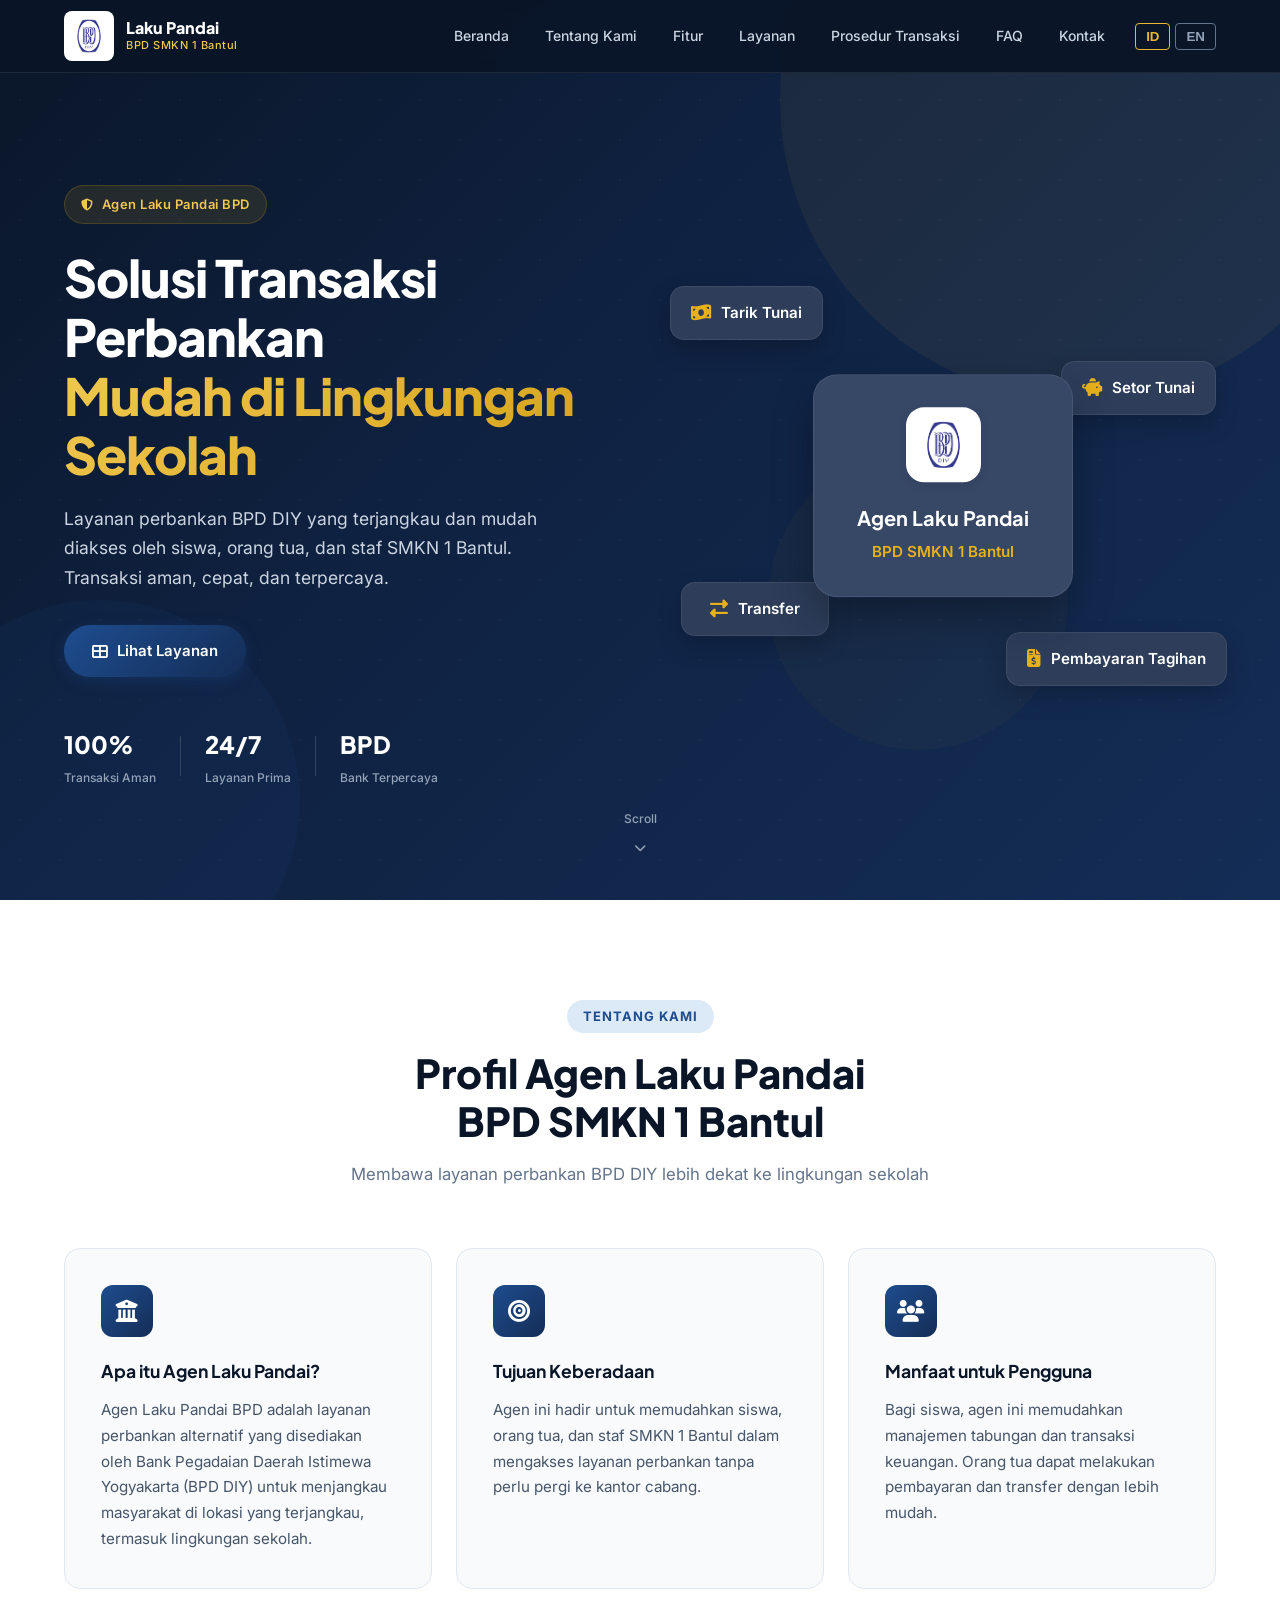
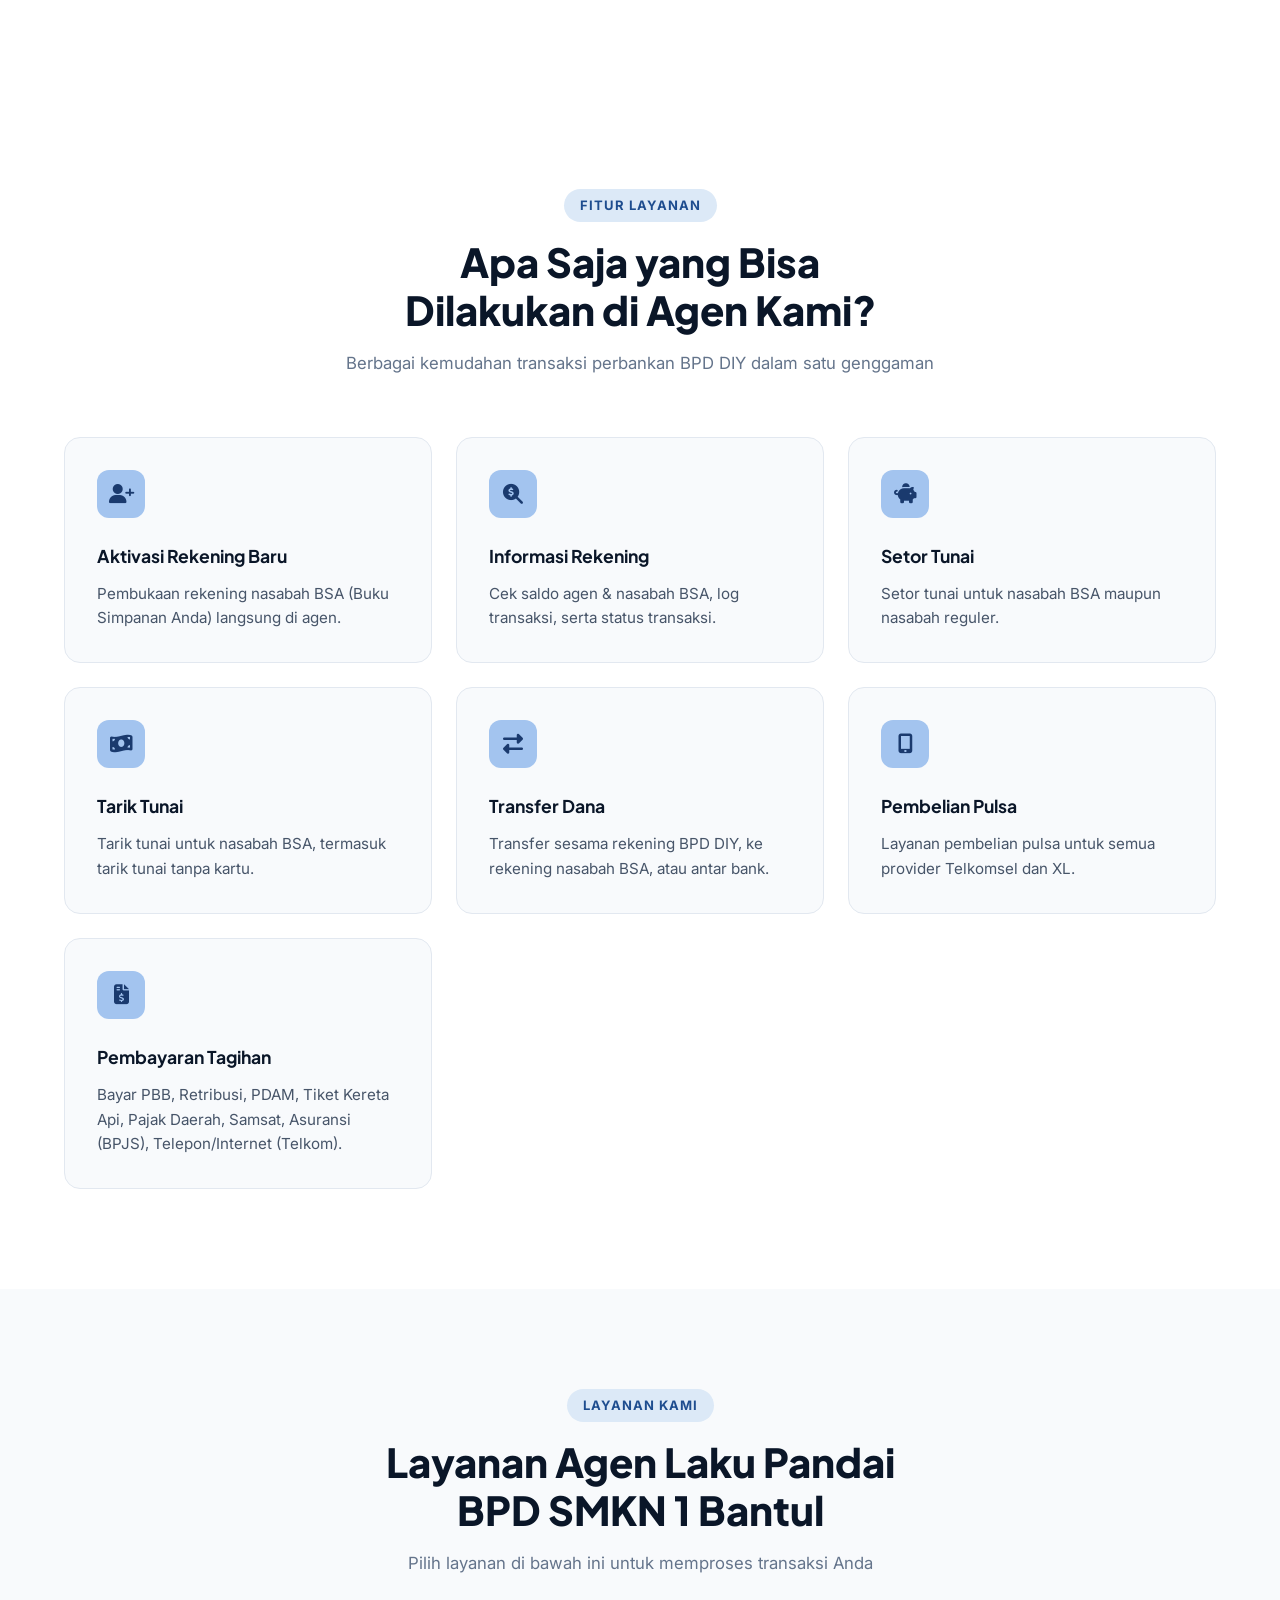
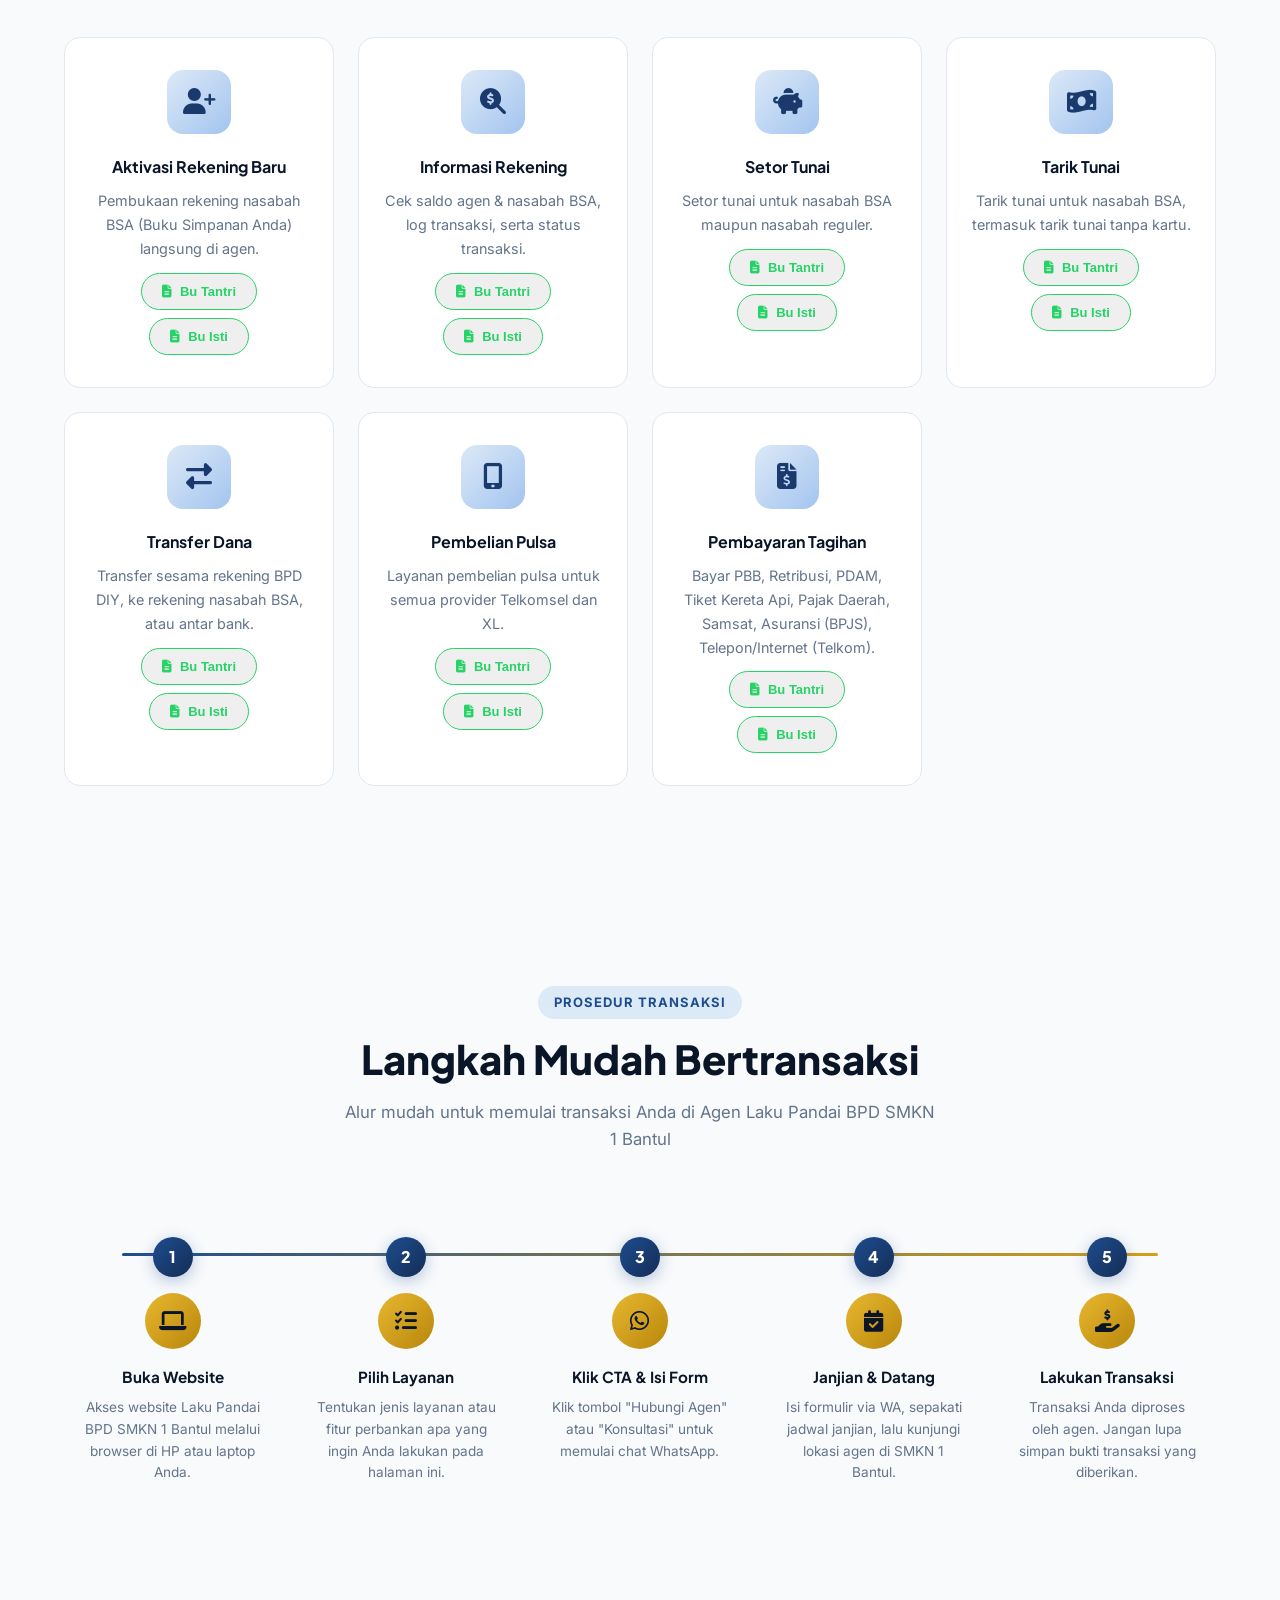
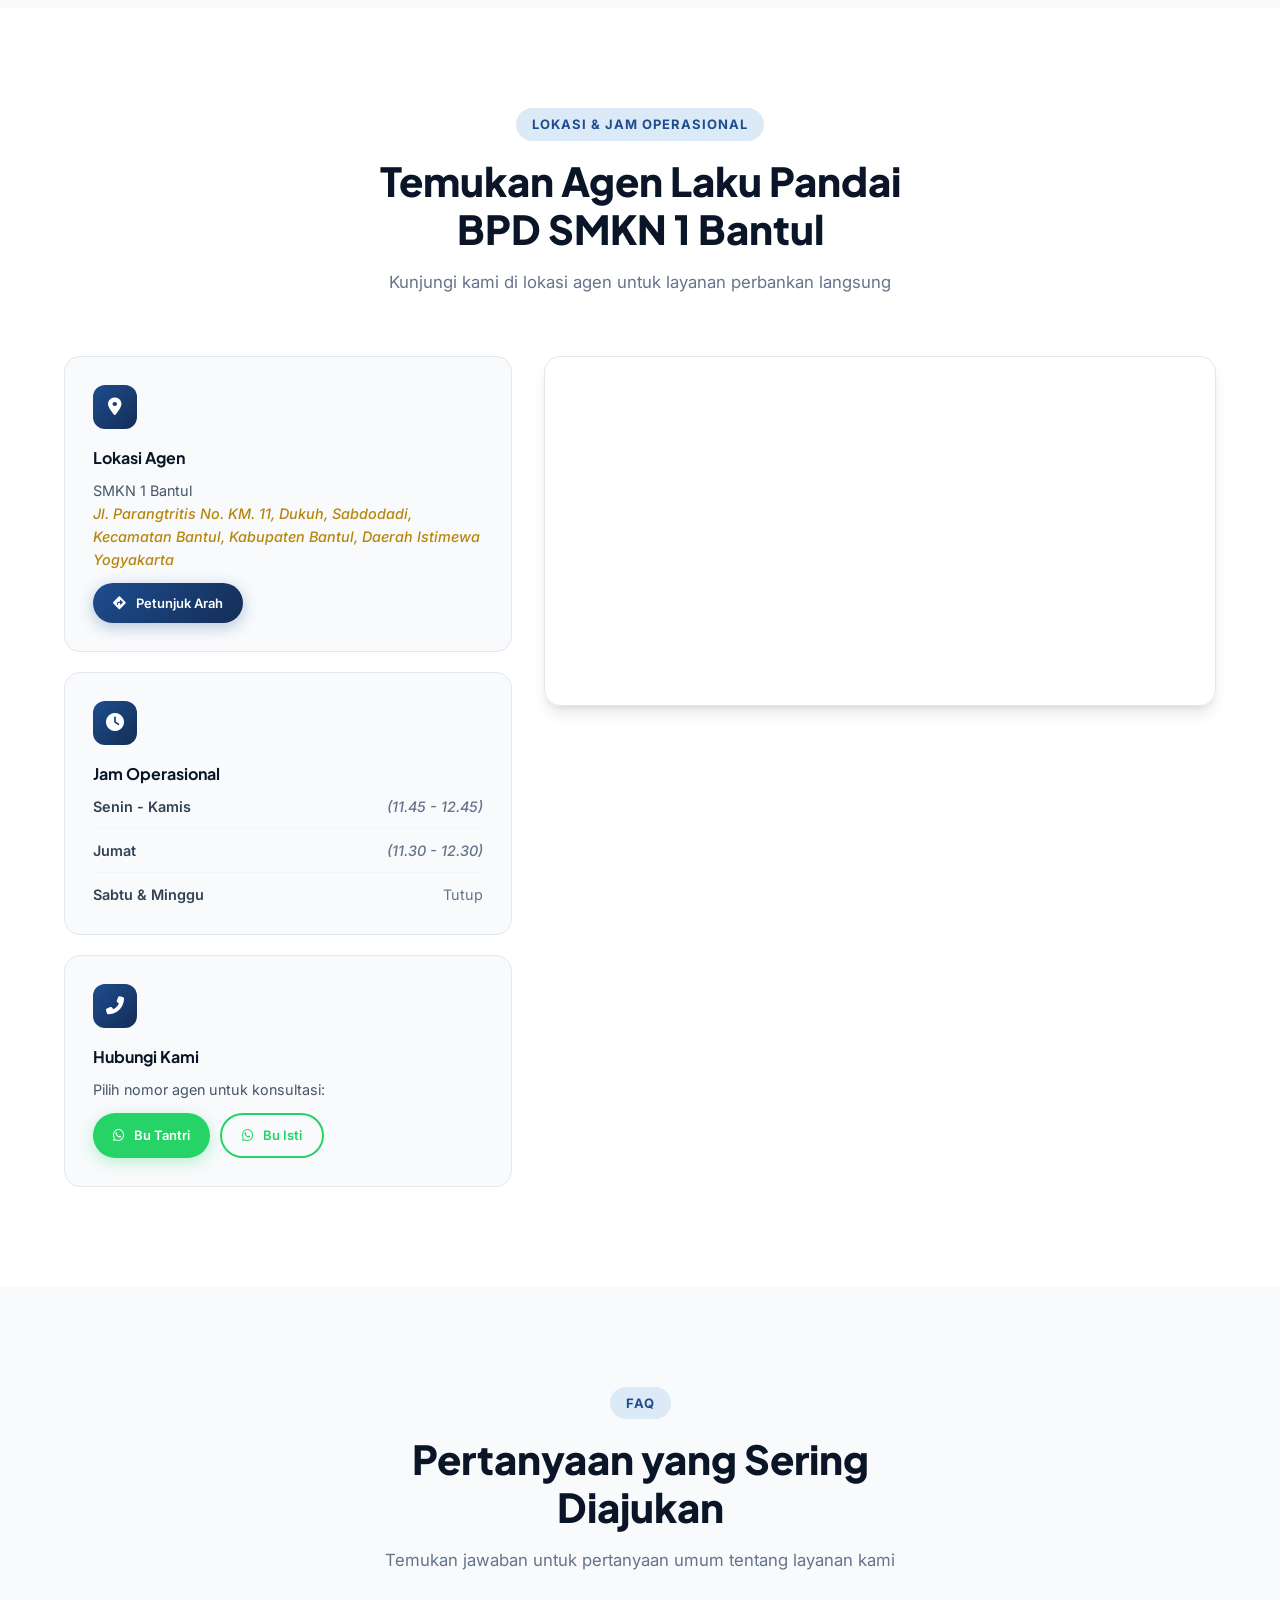
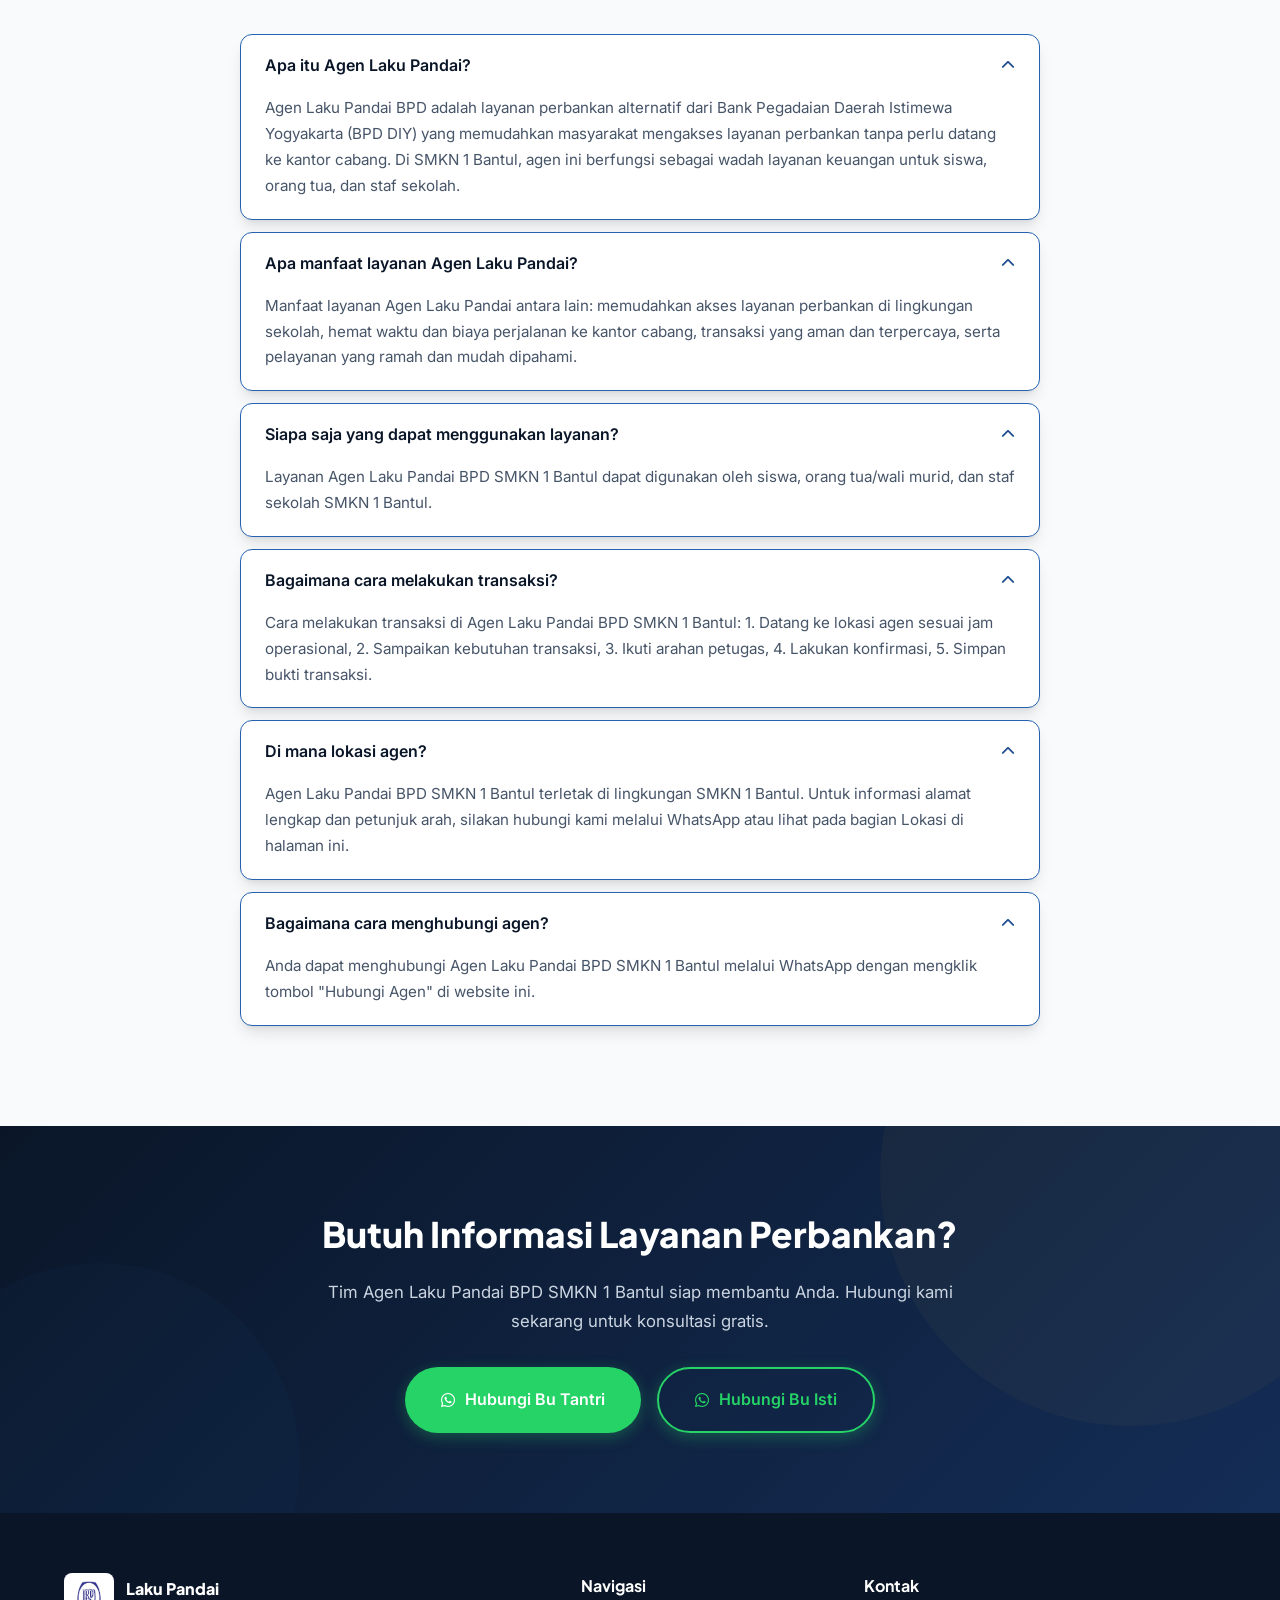
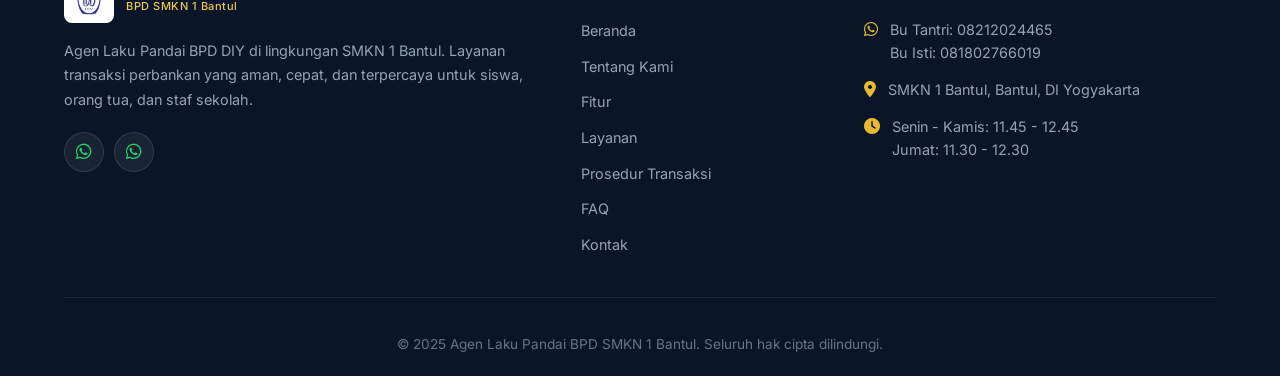
==== commit 9a71d7af: "fik : erorr" ====
--- a/P5/index.html
+++ b/P5/index.html
@@ -322,16 +322,9 @@
     <!-- ========================================================= -->
     <section class="form-section" id="formSection" style="display: none;">
         <div class="form-container">
-            
-            <!-- TOMBOL KEMBALI KE DASHBOARD & TUTUP -->
-            <div style="display: flex; justify-content: space-between; align-items: flex-start;">
-                <button class="btn-back-dashboard" onclick="tutupFormulir()">
-                    <i class="fas fa-arrow-left"></i> Kembali ke Dashboard
-                </button>
-                <button class="close-btn" onclick="tutupFormulir()" style="position: relative; top: 0; right: 0;">X</button>
-            </div>
-
-            <div class="form-header" style="margin-top: 10px;">
+            <button class="close-btn" onclick="tutupFormulir()">X</button>
+            
+            <div class="form-header">
                 <h1>Formulir Transaksi</h1>
                 <h2>Laku Pandai BPD DIY – SMK N 1 Bantul</h2>
                 <p id="petugasInfo" class="petugas-info"></p>
@@ -344,13 +337,13 @@
                 <input type="text" id="inputNama" placeholder="Masukkan nama lengkap">
             </div>
             
-            <!-- Nomor Rekening / E-Wallet -->
+            <!-- PERUBAHAN 1: Nomor Rekening menjadi Nomor HP / E-Wallet -->
             <div class="form-group">
                 <label>No. HP / E-Wallet (Dana/OVO)</label><div class="separator">:</div>
                 <input type="text" id="inputRekening" placeholder="Contoh: 089529404114 (Dana)">
             </div>
             
-            <!-- NIK / NIS -->
+            <!-- PERUBAHAN 2: NIK / NIS -->
             <div class="form-group">
                 <label>NIK / NIS</label><div class="separator">:</div>
                 <input type="text" id="inputNIK" placeholder="Masukkan NIK atau NIS siswa">
@@ -388,7 +381,7 @@
                 </div>
             </div>
             
-            <!-- Bank / E-Wallet Tujuan -->
+            <!-- PERUBAHAN 3: Bank Tujuan / E-Wallet Tujuan -->
             <div class="form-group">
                 <label>Bank / E-Wallet Tujuan</label><div class="separator">:</div>
                 <input type="text" id="inputBank" placeholder="Contoh: BPD DIY, BCA, Dana, OVO, dll">
--- a/P5/style.css
+++ b/P5/style.css
@@ -96,388 +96,1383 @@
     overflow-x: hidden;
 }
 
-a { text-decoration: none; color: inherit; transition: var(--transition-base); }
-ul { list-style: none; }
-img { max-width: 100%; height: auto; }
-.container { max-width: var(--container-width); margin: 0 auto; padding: 0 24px; }
+a {
+    text-decoration: none;
+    color: inherit;
+    transition: var(--transition-base);
+}
+
+ul {
+    list-style: none;
+}
+
+img {
+    max-width: 100%;
+    height: auto;
+}
+
+.container {
+    max-width: var(--container-width);
+    margin: 0 auto;
+    padding: 0 24px;
+}
 
 /* ============================================
    NAVBAR & LOGO
    ============================================ */
 .navbar {
-    position: fixed; top: 0; left: 0; right: 0; z-index: 1000;
+    position: fixed;
+    top: 0;
+    left: 0;
+    right: 0;
+    z-index: 1000;
     background: rgba(10, 22, 40, 0.95);
-    backdrop-filter: blur(20px); -webkit-backdrop-filter: blur(20px);
+    backdrop-filter: blur(20px);
+    -webkit-backdrop-filter: blur(20px);
     border-bottom: 1px solid rgba(255, 255, 255, 0.08);
     transition: var(--transition-smooth);
 }
-.navbar.scrolled { background: rgba(10, 22, 40, 0.98); box-shadow: 0 4px 30px rgba(0, 0, 0, 0.3); }
+
+.navbar.scrolled {
+    background: rgba(10, 22, 40, 0.98);
+    box-shadow: 0 4px 30px rgba(0, 0, 0, 0.3);
+}
+
 .nav-container {
-    max-width: var(--container-width); margin: 0 auto; padding: 0 24px;
-    display: flex; align-items: center; justify-content: space-between; height: 72px;
-}
-.nav-logo { display: flex; align-items: center; gap: 12px; color: var(--white); flex-shrink: 0; }
+    max-width: var(--container-width);
+    margin: 0 auto;
+    padding: 0 24px;
+    display: flex;
+    align-items: center;
+    justify-content: space-between;
+    height: 72px;
+}
+
+.nav-logo {
+    display: flex;
+    align-items: center;
+    gap: 12px;
+    color: var(--white);
+    flex-shrink: 0;
+}
+
+/* PENGATURAN LOGO */
 .logo-icon {
-    width: 50px; height: 50px; background: var(--white); border-radius: 8px;
-    display: flex; align-items: center; justify-content: center;
-    flex-shrink: 0; padding: 4px; overflow: hidden; 
-}
-.logo-icon img { width: 100%; height: 100%; object-fit: contain; }
-.logo-text { display: flex; flex-direction: column; white-space: nowrap; }
-.logo-main { font-family: var(--font-heading); font-size: 16px; font-weight: 800; color: var(--white); line-height: 1.2; }
-.logo-sub { font-size: 11px; color: var(--gold-300); font-weight: 500; letter-spacing: 0.5px; }
-.nav-menu { display: flex; align-items: center; gap: 4px; }
+    width: 50px; 
+    height: 50px; 
+    background: var(--white); 
+    border-radius: 8px;
+    display: flex;
+    align-items: center;
+    justify-content: center;
+    flex-shrink: 0;
+    padding: 4px;
+    overflow: hidden; 
+}
+
+.logo-icon img {
+    width: 100%;
+    height: 100%;
+    object-fit: contain; 
+}
+
+.logo-text {
+    display: flex;
+    flex-direction: column;
+    white-space: nowrap; 
+}
+
+.logo-main {
+    font-family: var(--font-heading);
+    font-size: 16px;
+    font-weight: 800;
+    color: var(--white);
+    line-height: 1.2;
+}
+
+.logo-sub {
+    font-size: 11px;
+    color: var(--gold-300);
+    font-weight: 500;
+    letter-spacing: 0.5px;
+}
+
+.nav-menu {
+    display: flex;
+    align-items: center;
+    gap: 4px;
+}
+
 .nav-link {
-    padding: 8px 16px; font-size: 14px; font-weight: 500; color: var(--gray-300);
-    border-radius: var(--radius-sm); transition: var(--transition-base); position: relative;
-}
-.nav-link:hover { color: var(--white); background: rgba(255, 255, 255, 0.06); }
+    padding: 8px 16px;
+    font-size: 14px;
+    font-weight: 500;
+    color: var(--gray-300);
+    border-radius: var(--radius-sm);
+    transition: var(--transition-base);
+    position: relative;
+}
+
+.nav-link:hover {
+    color: var(--white);
+    background: rgba(255, 255, 255, 0.06);
+}
+
 .nav-link::after {
-    content: ''; position: absolute; bottom: 2px; left: 16px; right: 16px;
-    height: 2px; background: var(--gold-400); border-radius: 2px;
-    transform: scaleX(0); transition: var(--transition-base);
-}
-.nav-link:hover::after { transform: scaleX(1); }
+    content: '';
+    position: absolute;
+    bottom: 2px;
+    left: 16px;
+    right: 16px;
+    height: 2px;
+    background: var(--gold-400);
+    border-radius: 2px;
+    transform: scaleX(0);
+    transition: var(--transition-base);
+}
+
+.nav-link:hover::after {
+    transform: scaleX(1);
+}
+
 .nav-cta-desktop {
-    display: flex; align-items: center; gap: 8px; padding: 10px 20px;
-    background: var(--whatsapp); color: var(--white); font-size: 14px; font-weight: 600;
-    border-radius: var(--radius-full); margin-left: 16px; transition: var(--transition-base);
-}
-.nav-cta-desktop:hover { background: var(--whatsapp-dark); transform: translateY(-2px); box-shadow: 0 4px 15px rgba(37, 211, 102, 0.4); }
-.hamburger { display: none; flex-direction: column; gap: 5px; background: none; border: none; cursor: pointer; padding: 8px; z-index: 1001; }
-.hamburger .bar { width: 24px; height: 2px; background: var(--white); border-radius: 2px; transition: var(--transition-base); }
-.hamburger.active .bar:nth-child(1) { transform: rotate(45deg) translate(5px, 5px); }
-.hamburger.active .bar:nth-child(2) { opacity: 0; }
-.hamburger.active .bar:nth-child(3) { transform: rotate(-45deg) translate(5px, -5px); }
+    display: flex;
+    align-items: center;
+    gap: 8px;
+    padding: 10px 20px;
+    background: var(--whatsapp);
+    color: var(--white);
+    font-size: 14px;
+    font-weight: 600;
+    border-radius: var(--radius-full);
+    margin-left: 16px;
+    transition: var(--transition-base);
+}
+
+.nav-cta-desktop:hover {
+    background: var(--whatsapp-dark);
+    transform: translateY(-2px);
+    box-shadow: 0 4px 15px rgba(37, 211, 102, 0.4);
+}
+
+.hamburger {
+    display: none;
+    flex-direction: column;
+    gap: 5px;
+    background: none;
+    border: none;
+    cursor: pointer;
+    padding: 8px;
+    z-index: 1001;
+}
+
+.hamburger .bar {
+    width: 24px;
+    height: 2px;
+    background: var(--white);
+    border-radius: 2px;
+    transition: var(--transition-base);
+}
+
+.hamburger.active .bar:nth-child(1) {
+    transform: rotate(45deg) translate(5px, 5px);
+}
+
+.hamburger.active .bar:nth-child(2) {
+    opacity: 0;
+}
+
+.hamburger.active .bar:nth-child(3) {
+    transform: rotate(-45deg) translate(5px, -5px);
+}
 
 /* ============================================
    BUTTONS
    ============================================ */
 .btn {
-    display: inline-flex; align-items: center; justify-content: center; gap: 10px;
-    padding: 14px 28px; font-size: 15px; font-weight: 600; border-radius: var(--radius-full);
-    border: none; cursor: pointer; transition: var(--transition-smooth);
-    font-family: var(--font-primary); white-space: nowrap;
-}
-.btn-primary { background: linear-gradient(135deg, var(--navy-500), var(--navy-700)); color: var(--white); box-shadow: 0 4px 15px rgba(30, 77, 143, 0.3); }
-.btn-primary:hover { transform: translateY(-3px); box-shadow: 0 8px 25px rgba(30, 77, 143, 0.4); }
-.btn-whatsapp { background: var(--whatsapp); color: var(--white); box-shadow: 0 4px 15px rgba(37, 211, 102, 0.3); }
-.btn-whatsapp:hover { background: var(--whatsapp-dark); transform: translateY(-3px); box-shadow: 0 8px 25px rgba(37, 211, 102, 0.4); }
-.btn-whatsapp-outline { background: transparent; color: var(--whatsapp); border: 2px solid var(--whatsapp); }
-.btn-whatsapp-outline:hover { background: var(--whatsapp); color: var(--white); transform: translateY(-3px); box-shadow: 0 8px 25px rgba(37, 211, 102, 0.4); }
-.btn-lg { padding: 18px 36px; font-size: 16px; }
-.btn-sm { padding: 10px 20px; font-size: 13px; }
+    display: inline-flex;
+    align-items: center;
+    justify-content: center;
+    gap: 10px;
+    padding: 14px 28px;
+    font-size: 15px;
+    font-weight: 600;
+    border-radius: var(--radius-full);
+    border: none;
+    cursor: pointer;
+    transition: var(--transition-smooth);
+    font-family: var(--font-primary);
+    white-space: nowrap;
+}
+
+.btn-primary {
+    background: linear-gradient(135deg, var(--navy-500), var(--navy-700));
+    color: var(--white);
+    box-shadow: 0 4px 15px rgba(30, 77, 143, 0.3);
+}
+
+.btn-primary:hover {
+    transform: translateY(-3px);
+    box-shadow: 0 8px 25px rgba(30, 77, 143, 0.4);
+}
+
+.btn-whatsapp {
+    background: var(--whatsapp);
+    color: var(--white);
+    box-shadow: 0 4px 15px rgba(37, 211, 102, 0.3);
+}
+
+.btn-whatsapp:hover {
+    background: var(--whatsapp-dark);
+    transform: translateY(-3px);
+    box-shadow: 0 8px 25px rgba(37, 211, 102, 0.4);
+}
+
+.btn-whatsapp-outline {
+    background: transparent;
+    color: var(--whatsapp);
+    border: 2px solid var(--whatsapp);
+}
+
+.btn-whatsapp-outline:hover {
+    background: var(--whatsapp);
+    color: var(--white);
+    transform: translateY(-3px);
+    box-shadow: 0 8px 25px rgba(37, 211, 102, 0.4);
+}
+
+.btn-lg {
+    padding: 18px 36px;
+    font-size: 16px;
+}
+
+.btn-sm {
+    padding: 10px 20px;
+    font-size: 13px;
+}
+
 .btn-service {
-    display: inline-flex; align-items: center; gap: 8px; padding: 10px 20px;
-    font-size: 13px; font-weight: 600; color: var(--whatsapp);
-    border: 1.5px solid var(--whatsapp); border-radius: var(--radius-full);
-    transition: var(--transition-base); margin-top: 8px; cursor: pointer;
-    background: transparent;
-}
-.btn-service:hover { background: var(--whatsapp); color: var(--white); transform: translateY(-2px); box-shadow: 0 4px 15px rgba(37, 211, 102, 0.3); }
+    display: inline-flex;
+    align-items: center;
+    gap: 8px;
+    padding: 10px 20px;
+    font-size: 13px;
+    font-weight: 600;
+    color: var(--whatsapp);
+    border: 1.5px solid var(--whatsapp);
+    border-radius: var(--radius-full);
+    transition: var(--transition-base);
+    margin-top: 8px;
+}
+
+.btn-service:hover {
+    background: var(--whatsapp);
+    color: var(--white);
+    transform: translateY(-2px);
+    box-shadow: 0 4px 15px rgba(37, 211, 102, 0.3);
+}
 
 /* ============================================
    HERO SECTION
    ============================================ */
 .hero {
-    position: relative; min-height: 100vh; display: flex; align-items: center;
+    position: relative;
+    min-height: 100vh;
+    display: flex;
+    align-items: center;
     background: linear-gradient(135deg, var(--navy-900) 0%, var(--navy-800) 40%, var(--navy-700) 100%);
-    overflow: hidden; padding-top: 72px;
-}
-.hero-bg-elements { position: absolute; inset: 0; pointer-events: none; }
-.hero-circle { position: absolute; border-radius: 50%; opacity: 0.06; }
-.hero-circle-1 { width: 600px; height: 600px; background: var(--gold-400); top: -200px; right: -100px; }
-.hero-circle-2 { width: 400px; height: 400px; background: var(--navy-400); bottom: -100px; left: -100px; }
-.hero-circle-3 { width: 300px; height: 300px; background: var(--gold-500); top: 50%; left: 60%; opacity: 0.03; }
-.hero-dots { position: absolute; inset: 0; background-image: radial-gradient(circle, rgba(255, 255, 255, 0.03) 1px, transparent 1px); background-size: 40px 40px; }
+    overflow: hidden;
+    padding-top: 72px;
+}
+
+.hero-bg-elements {
+    position: absolute;
+    inset: 0;
+    pointer-events: none;
+}
+
+.hero-circle {
+    position: absolute;
+    border-radius: 50%;
+    opacity: 0.06;
+}
+
+.hero-circle-1 {
+    width: 600px;
+    height: 600px;
+    background: var(--gold-400);
+    top: -200px;
+    right: -100px;
+}
+
+.hero-circle-2 {
+    width: 400px;
+    height: 400px;
+    background: var(--navy-400);
+    bottom: -100px;
+    left: -100px;
+}
+
+.hero-circle-3 {
+    width: 300px;
+    height: 300px;
+    background: var(--gold-500);
+    top: 50%;
+    left: 60%;
+    opacity: 0.03;
+}
+
+.hero-dots {
+    position: absolute;
+    inset: 0;
+    background-image: radial-gradient(circle, rgba(255, 255, 255, 0.03) 1px, transparent 1px);
+    background-size: 40px 40px;
+}
+
 .hero-container {
-    max-width: var(--container-width); margin: 0 auto; padding: 60px 24px;
-    display: grid; grid-template-columns: 1fr 1fr; gap: 60px; align-items: center; width: 100%;
-}
-.hero-content { position: relative; z-index: 2; }
+    max-width: var(--container-width);
+    margin: 0 auto;
+    padding: 60px 24px;
+    display: grid;
+    grid-template-columns: 1fr 1fr;
+    gap: 60px;
+    align-items: center;
+    width: 100%;
+}
+
+.hero-content {
+    position: relative;
+    z-index: 2;
+}
+
 .hero-badge {
-    display: inline-flex; align-items: center; gap: 8px; padding: 8px 16px;
-    background: rgba(212, 160, 23, 0.12); border: 1px solid rgba(212, 160, 23, 0.2);
-    border-radius: var(--radius-full); color: var(--gold-300); font-size: 13px;
-    font-weight: 600; margin-bottom: 24px; letter-spacing: 0.5px;
-}
-.hero-badge i { font-size: 12px; }
-.hero-title { font-family: var(--font-heading); font-size: 3.2rem; font-weight: 800; color: var(--white); line-height: 1.15; margin-bottom: 20px; letter-spacing: -1px; }
-.hero-highlight { display: block; background: linear-gradient(135deg, var(--gold-300), var(--gold-500)); -webkit-background-clip: text; -webkit-text-fill-color: transparent; background-clip: text; }
-.hero-subtitle { font-size: 1.1rem; color: var(--gray-300); line-height: 1.7; margin-bottom: 32px; max-width: 500px; }
-.hero-buttons { display: flex; gap: 16px; margin-bottom: 48px; flex-wrap: wrap; }
-.hero-stats { display: flex; align-items: center; gap: 24px; }
-.hero-stat { display: flex; flex-direction: column; gap: 4px; }
-.hero-stat-number { font-family: var(--font-heading); font-size: 1.5rem; font-weight: 800; color: var(--white); }
-.hero-stat-label { font-size: 12px; color: var(--gray-400); font-weight: 500; }
-.hero-stat-divider { width: 1px; height: 40px; background: rgba(255, 255, 255, 0.15); }
+    display: inline-flex;
+    align-items: center;
+    gap: 8px;
+    padding: 8px 16px;
+    background: rgba(212, 160, 23, 0.12);
+    border: 1px solid rgba(212, 160, 23, 0.2);
+    border-radius: var(--radius-full);
+    color: var(--gold-300);
+    font-size: 13px;
+    font-weight: 600;
+    margin-bottom: 24px;
+    letter-spacing: 0.5px;
+}
+
+.hero-badge i {
+    font-size: 12px;
+}
+
+.hero-title {
+    font-family: var(--font-heading);
+    font-size: 3.2rem;
+    font-weight: 800;
+    color: var(--white);
+    line-height: 1.15;
+    margin-bottom: 20px;
+    letter-spacing: -1px;
+}
+
+.hero-highlight {
+    display: block;
+    background: linear-gradient(135deg, var(--gold-300), var(--gold-500));
+    -webkit-background-clip: text;
+    -webkit-text-fill-color: transparent;
+    background-clip: text;
+}
+
+.hero-subtitle {
+    font-size: 1.1rem;
+    color: var(--gray-300);
+    line-height: 1.7;
+    margin-bottom: 32px;
+    max-width: 500px;
+}
+
+.hero-buttons {
+    display: flex;
+    gap: 16px;
+    margin-bottom: 48px;
+    flex-wrap: wrap;
+}
+
+.hero-stats {
+    display: flex;
+    align-items: center;
+    gap: 24px;
+}
+
+.hero-stat {
+    display: flex;
+    flex-direction: column;
+    gap: 4px;
+}
+
+.hero-stat-number {
+    font-family: var(--font-heading);
+    font-size: 1.5rem;
+    font-weight: 800;
+    color: var(--white);
+}
+
+.hero-stat-label {
+    font-size: 12px;
+    color: var(--gray-400);
+    font-weight: 500;
+}
+
+.hero-stat-divider {
+    width: 1px;
+    height: 40px;
+    background: rgba(255, 255, 255, 0.15);
+}
 
 /* ============================================
    HERO VISUAL / CARDS
    ============================================ */
-.hero-visual { position: relative; display: flex; align-items: center; justify-content: center; z-index: 1; }
-.hero-illustration { position: relative; width: 100%; height: 500px; }
+.hero-visual {
+    position: relative;
+    display: flex;
+    align-items: center;
+    justify-content: center;
+    z-index: 1;
+}
+
+.hero-illustration {
+    position: relative;
+    width: 100%;
+    height: 500px;
+}
+
+/* --- KARTU TENGAH (UTAMA) --- */
 .hero-main-card {
-    position: absolute; top: 50%; left: 50%; transform: translate(-50%, -50%);
-    z-index: 2; width: 260px; padding: 32px 20px; background: #374867;
-    border: 1px solid rgba(255, 255, 255, 0.08); border-radius: 24px;
-    display: flex; flex-direction: column; align-items: center; text-align: center;
-    gap: 20px; box-shadow: 0 20px 40px rgba(0, 0, 0, 0.3);
-}
+    position: absolute;
+    top: 50%;
+    left: 50%;
+    transform: translate(-50%, -50%);
+    z-index: 2;
+    width: 260px;
+    padding: 32px 20px;
+    background: #374867;
+    border: 1px solid rgba(255, 255, 255, 0.08);
+    border-radius: 24px;
+    display: flex;
+    flex-direction: column;
+    align-items: center;
+    text-align: center;
+    gap: 20px;
+    box-shadow: 0 20px 40px rgba(0, 0, 0, 0.3);
+}
+
+/* Kotak ikon logo BPD di kartu tengah */
 .hero-card-icon {
-    width: 75px; height: 75px; background: var(--white); border-radius: 18px;
-    display: flex; align-items: center; justify-content: center; padding: 8px; 
+    width: 75px;
+    height: 75px;
+    background: var(--white); 
+    border-radius: 18px;
+    display: flex;
+    align-items: center;
+    justify-content: center;
+    padding: 8px; 
     box-shadow: 0 4px 10px rgba(0,0,0,0.1); 
 }
-.hero-card-text h3 { font-family: var(--font-heading); font-size: 1.25rem; font-weight: 700; color: var(--white); margin-bottom: 6px; }
-.hero-card-text p { font-size: 0.95rem; color: #e6b11b; font-weight: 600; }
+
+.hero-card-text h3 {
+    font-family: var(--font-heading);
+    font-size: 1.25rem;
+    font-weight: 700;
+    color: var(--white);
+    margin-bottom: 6px;
+}
+
+.hero-card-text p {
+    font-size: 0.95rem;
+    color: #e6b11b;
+    font-weight: 600;
+}
+
+/* --- KARTU MELAYANG (KECIL) --- */
 .floating-card {
-    position: absolute; z-index: 1; display: flex; align-items: center; justify-content: center;
-    gap: 10px; padding: 14px 20px; background: #2d3d5a;
-    border: 1px solid rgba(255, 255, 255, 0.08); border-radius: 14px;
-    color: var(--white); font-size: 0.95rem; font-weight: 600;
-    box-shadow: 0 10px 25px rgba(0, 0, 0, 0.2); animation: float 6s ease-in-out infinite;
+    position: absolute;
+    z-index: 1;
+    display: flex;
+    align-items: center;
+    justify-content: center;
+    gap: 10px;
+    padding: 14px 20px;
+    background: #2d3d5a;
+    border: 1px solid rgba(255, 255, 255, 0.08);
+    border-radius: 14px;
+    color: var(--white);
+    font-size: 0.95rem;
+    font-weight: 600;
+    box-shadow: 0 10px 25px rgba(0, 0, 0, 0.2);
+    animation: float 6s ease-in-out infinite;
     white-space: nowrap;
 }
-.floating-card i { font-size: 18px; color: #e6b11b; }
-.floating-card-1 { top: 10%; left: 0%; animation-delay: 0s; }
-.floating-card-2 { top: 25%; right: 0%; animation-delay: 1.5s; }
-.floating-card-3 { bottom: 20%; left: 2%; padding: 14px 28px; animation-delay: 0.8s; }
-.floating-card-4 { bottom: 10%; right: -2%; animation-delay: 2s; }
-@keyframes float { 0%, 100% { transform: translateY(0px); } 50% { transform: translateY(-12px); } }
+
+.floating-card i {
+    font-size: 18px;
+    color: #e6b11b;
+}
+
+/* Posisi Kartu Kecil */
+.floating-card-1 {
+    top: 10%;
+    left: 0%;
+    animation-delay: 0s;
+}
+
+.floating-card-2 {
+    top: 25%;
+    right: 0%;
+    animation-delay: 1.5s;
+}
+
+.floating-card-3 {
+    bottom: 20%;
+    left: 2%;
+    padding: 14px 28px;
+    animation-delay: 0.8s;
+}
+
+.floating-card-4 {
+    bottom: 10%;
+    right: -2%;
+    animation-delay: 2s;
+}
+
+@keyframes float {
+    0%, 100% { transform: translateY(0px); }
+    50% { transform: translateY(-12px); }
+}
+
 .hero-scroll-indicator {
-    position: absolute; bottom: 40px; left: 50%; transform: translateX(-50%);
-    display: flex; flex-direction: column; align-items: center; gap: 8px;
-    color: var(--gray-400); font-size: 12px; font-weight: 500; animation: bounce 2s ease-in-out infinite;
-}
-.scroll-arrow { width: 24px; height: 24px; display: flex; align-items: center; justify-content: center; }
-@keyframes bounce { 0%, 100% { transform: translateX(-50%) translateY(0); } 50% { transform: translateX(-50%) translateY(10px); } }
+    position: absolute;
+    bottom: 40px;
+    left: 50%;
+    transform: translateX(-50%);
+    display: flex;
+    flex-direction: column;
+    align-items: center;
+    gap: 8px;
+    color: var(--gray-400);
+    font-size: 12px;
+    font-weight: 500;
+    animation: bounce 2s ease-in-out infinite;
+}
+
+.scroll-arrow {
+    width: 24px;
+    height: 24px;
+    display: flex;
+    align-items: center;
+    justify-content: center;
+}
+
+@keyframes bounce {
+    0%, 100% { transform: translateX(-50%) translateY(0); }
+    50% { transform: translateX(-50%) translateY(10px); }
+}
 
 /* ============================================
    SECTION STYLES
    ============================================ */
-.section-header { text-align: center; margin-bottom: 60px; }
+.section-header {
+    text-align: center;
+    margin-bottom: 60px;
+}
+
 .section-badge {
-    display: inline-block; padding: 6px 16px; background: var(--navy-50);
-    color: var(--navy-500); font-size: 13px; font-weight: 700;
-    border-radius: var(--radius-full); margin-bottom: 16px;
-    letter-spacing: 1px; text-transform: uppercase;
-}
-.section-title { font-family: var(--font-heading); font-size: 2.5rem; font-weight: 800; color: var(--navy-900); line-height: 1.2; margin-bottom: 16px; }
-.section-subtitle { font-size: 1.05rem; color: var(--gray-500); max-width: 600px; margin: 0 auto; }
+    display: inline-block;
+    padding: 6px 16px;
+    background: var(--navy-50);
+    color: var(--navy-500);
+    font-size: 13px;
+    font-weight: 700;
+    border-radius: var(--radius-full);
+    margin-bottom: 16px;
+    letter-spacing: 1px;
+    text-transform: uppercase;
+}
+
+.section-title {
+    font-family: var(--font-heading);
+    font-size: 2.5rem;
+    font-weight: 800;
+    color: var(--navy-900);
+    line-height: 1.2;
+    margin-bottom: 16px;
+}
+
+.section-subtitle {
+    font-size: 1.05rem;
+    color: var(--gray-500);
+    max-width: 600px;
+    margin: 0 auto;
+}
 
 /* ============================================
    ABOUT SECTION
    ============================================ */
-.about { padding: var(--section-padding); background: var(--white); }
-.about-content { display: grid; grid-template-columns: repeat(3, 1fr); gap: 24px; }
+.about {
+    padding: var(--section-padding);
+    background: var(--white);
+}
+
+.about-content {
+    display: grid;
+    grid-template-columns: repeat(3, 1fr);
+    gap: 24px;
+}
+
 .about-card {
-    padding: 36px; background: var(--gray-50); border: 1px solid var(--gray-200);
-    border-radius: var(--radius-lg); transition: var(--transition-smooth);
-    position: relative; overflow: hidden;
-}
+    padding: 36px;
+    background: var(--gray-50);
+    border: 1px solid var(--gray-200);
+    border-radius: var(--radius-lg);
+    transition: var(--transition-smooth);
+    position: relative;
+    overflow: hidden;
+}
+
 .about-card::before {
-    content: ''; position: absolute; top: 0; left: 0; right: 0; height: 4px;
+    content: '';
+    position: absolute;
+    top: 0;
+    left: 0;
+    right: 0;
+    height: 4px;
     background: linear-gradient(90deg, var(--navy-500), var(--gold-500));
-    transform: scaleX(0); transition: var(--transition-smooth);
-}
-.about-card:hover { transform: translateY(-8px); box-shadow: var(--shadow-xl); border-color: transparent; }
-.about-card:hover::before { transform: scaleX(1); }
+    transform: scaleX(0);
+    transition: var(--transition-smooth);
+}
+
+.about-card:hover {
+    transform: translateY(-8px);
+    box-shadow: var(--shadow-xl);
+    border-color: transparent;
+}
+
+.about-card:hover::before {
+    transform: scaleX(1);
+}
+
 .about-card-icon {
-    width: 52px; height: 52px; background: linear-gradient(135deg, var(--navy-500), var(--navy-700));
-    border-radius: var(--radius-md); display: flex; align-items: center; justify-content: center;
-    font-size: 22px; color: var(--white); margin-bottom: 20px;
-}
-.about-card h3 { font-family: var(--font-heading); font-size: 1.1rem; font-weight: 700; color: var(--navy-900); margin-bottom: 12px; }
-.about-card p { font-size: 0.95rem; color: var(--gray-600); line-height: 1.7; }
+    width: 52px;
+    height: 52px;
+    background: linear-gradient(135deg, var(--navy-500), var(--navy-700));
+    border-radius: var(--radius-md);
+    display: flex;
+    align-items: center;
+    justify-content: center;
+    font-size: 22px;
+    color: var(--white);
+    margin-bottom: 20px;
+}
+
+.about-card h3 {
+    font-family: var(--font-heading);
+    font-size: 1.1rem;
+    font-weight: 700;
+    color: var(--navy-900);
+    margin-bottom: 12px;
+}
+
+.about-card p {
+    font-size: 0.95rem;
+    color: var(--gray-600);
+    line-height: 1.7;
+}
 
 /* ============================================
    SERVICES SECTION
    ============================================ */
-.services { padding: var(--section-padding); background: var(--gray-50); }
-.services-grid { display: grid; grid-template-columns: repeat(4, 1fr); gap: 24px; }
+.services {
+    padding: var(--section-padding);
+    background: var(--gray-50);
+}
+
+.services-grid {
+    display: grid;
+    grid-template-columns: repeat(4, 1fr);
+    gap: 24px;
+}
+
 .service-card {
-    background: var(--white); border: 1px solid var(--gray-200);
-    border-radius: var(--radius-lg); padding: 32px 24px; text-align: center;
-    transition: var(--transition-smooth); position: relative; overflow: hidden;
-}
+    background: var(--white);
+    border: 1px solid var(--gray-200);
+    border-radius: var(--radius-lg);
+    padding: 32px 24px;
+    text-align: center;
+    transition: var(--transition-smooth);
+    position: relative;
+    overflow: hidden;
+}
+
 .service-card::after {
-    content: ''; position: absolute; bottom: 0; left: 0; right: 0; height: 3px;
+    content: '';
+    position: absolute;
+    bottom: 0;
+    left: 0;
+    right: 0;
+    height: 3px;
     background: linear-gradient(90deg, var(--navy-500), var(--gold-500));
-    transform: scaleX(0); transition: var(--transition-smooth);
-}
-.service-card:hover { transform: translateY(-8px); box-shadow: var(--shadow-xl); border-color: transparent; }
-.service-card:hover::after { transform: scaleX(1); }
+    transform: scaleX(0);
+    transition: var(--transition-smooth);
+}
+
+.service-card:hover {
+    transform: translateY(-8px);
+    box-shadow: var(--shadow-xl);
+    border-color: transparent;
+}
+
+.service-card:hover::after {
+    transform: scaleX(1);
+}
+
 .service-icon {
-    width: 64px; height: 64px; background: linear-gradient(135deg, var(--navy-50), var(--navy-100));
-    border-radius: var(--radius-lg); display: flex; align-items: center; justify-content: center;
-    margin: 0 auto 20px; font-size: 26px; color: var(--navy-600); transition: var(--transition-smooth);
-}
+    width: 64px;
+    height: 64px;
+    background: linear-gradient(135deg, var(--navy-50), var(--navy-100));
+    border-radius: var(--radius-lg);
+    display: flex;
+    align-items: center;
+    justify-content: center;
+    margin: 0 auto 20px;
+    font-size: 26px;
+    color: var(--navy-600);
+    transition: var(--transition-smooth);
+}
+
 .service-card:hover .service-icon {
     background: linear-gradient(135deg, var(--navy-500), var(--navy-700));
-    color: var(--white); box-shadow: 0 8px 25px rgba(30, 77, 143, 0.3);
-}
-.service-card h3 { font-family: var(--font-heading); font-size: 1rem; font-weight: 700; color: var(--navy-900); margin-bottom: 10px; }
-.service-card p { font-size: 0.9rem; color: var(--gray-500); line-height: 1.65; margin-bottom: 8px; }
-.service-card > div[style*="display: flex"] { flex-wrap: wrap; gap: 8px !important; }
-.service-note { display: block; font-size: 0.75rem; color: var(--gold-600); font-style: italic; font-weight: 500; }
+    color: var(--white);
+    box-shadow: 0 8px 25px rgba(30, 77, 143, 0.3);
+}
+
+.service-card h3 {
+    font-family: var(--font-heading);
+    font-size: 1rem;
+    font-weight: 700;
+    color: var(--navy-900);
+    margin-bottom: 10px;
+}
+
+.service-card p {
+    font-size: 0.9rem;
+    color: var(--gray-500);
+    line-height: 1.65;
+    margin-bottom: 8px;
+}
+
+/* Tombol di dalam Service Card */
+.service-card > div[style*="display: flex"] {
+    flex-wrap: wrap;
+    gap: 8px !important;
+}
+
+.service-note {
+    display: block;
+    font-size: 0.75rem;
+    color: var(--gold-600);
+    font-style: italic;
+    font-weight: 500;
+}
 
 /* ============================================
    FEATURES SECTION
    ============================================ */
-.features { padding: var(--section-padding); background: var(--white); }
-.features-grid { display: grid; grid-template-columns: repeat(3, 1fr); gap: 24px; }
+.features {
+    padding: var(--section-padding);
+    background: var(--white);
+}
+
+.features-grid {
+    display: grid;
+    grid-template-columns: repeat(3, 1fr); 
+    gap: 24px;
+}
+
 .feature-card {
-    background: var(--gray-50); border: 1px solid var(--gray-200);
-    border-radius: var(--radius-lg); padding: 32px; transition: var(--transition-smooth);
-    position: relative; overflow: hidden;
-}
+    background: var(--gray-50);
+    border: 1px solid var(--gray-200);
+    border-radius: var(--radius-lg);
+    padding: 32px;
+    transition: var(--transition-smooth);
+    position: relative;
+    overflow: hidden;
+}
+
 .feature-card::before {
-    content: ''; position: absolute; top: 0; left: 0; width: 4px; height: 100%;
+    content: '';
+    position: absolute;
+    top: 0;
+    left: 0;
+    width: 4px;
+    height: 100%;
     background: linear-gradient(180deg, var(--navy-500), var(--gold-500));
-    transform: scaleY(0); transform-origin: top; transition: var(--transition-smooth);
-}
-.feature-card:hover { transform: translateY(-5px); box-shadow: var(--shadow-xl); background: var(--white); border-color: transparent; }
-.feature-card:hover::before { transform: scaleY(1); }
+    transform: scaleY(0);
+    transform-origin: top;
+    transition: var(--transition-smooth);
+}
+
+.feature-card:hover {
+    transform: translateY(-5px);
+    box-shadow: var(--shadow-xl);
+    background: var(--white);
+    border-color: transparent;
+}
+
+.feature-card:hover::before {
+    transform: scaleY(1);
+}
+
 .feature-icon {
-    width: 48px; height: 48px; background: var(--navy-100); border-radius: var(--radius-md);
-    display: flex; align-items: center; justify-content: center; font-size: 20px;
-    color: var(--navy-600); margin-bottom: 24px; transition: var(--transition-smooth);
-}
-.feature-card:hover .feature-icon { background: var(--navy-500); color: var(--white); transform: scale(1.05); }
-.feature-card h3 { font-family: var(--font-heading); font-size: 1.1rem; font-weight: 700; color: var(--navy-900); margin-bottom: 12px; }
-.feature-card p { font-size: 0.95rem; color: var(--gray-600); line-height: 1.6; }
+    width: 48px;
+    height: 48px;
+    background: var(--navy-100);
+    border-radius: var(--radius-md);
+    display: flex;
+    align-items: center;
+    justify-content: center;
+    font-size: 20px;
+    color: var(--navy-600);
+    margin-bottom: 24px;
+    transition: var(--transition-smooth);
+}
+
+.feature-card:hover .feature-icon {
+    background: var(--navy-500);
+    color: var(--white);
+    transform: scale(1.05);
+}
+
+.feature-card h3 {
+    font-family: var(--font-heading);
+    font-size: 1.1rem;
+    font-weight: 700;
+    color: var(--navy-900);
+    margin-bottom: 12px;
+}
+
+.feature-card p {
+    font-size: 0.95rem;
+    color: var(--gray-600);
+    line-height: 1.6;
+}
 
 /* ============================================
    PROCEDURE SECTION
    ============================================ */
-.procedure { padding: var(--section-padding); background: var(--gray-50); }
-.procedure-timeline { position: relative; display: grid; grid-template-columns: repeat(5, 1fr); gap: 16px; }
+.procedure {
+    padding: var(--section-padding);
+    background: var(--gray-50);
+}
+
+.procedure-timeline {
+    position: relative;
+    display: grid;
+    grid-template-columns: repeat(5, 1fr);
+    gap: 16px;
+}
+
 .timeline-line {
-    position: absolute; top: 40px; left: 5%; right: 5%; height: 3px;
+    position: absolute;
+    top: 40px;
+    left: 5%;
+    right: 5%;
+    height: 3px;
     background: linear-gradient(90deg, var(--navy-500), var(--gold-500));
-    border-radius: 3px; z-index: 0;
-}
-.step-card { position: relative; z-index: 1; text-align: center; padding: 24px 16px; }
+    border-radius: 3px;
+    z-index: 0;
+}
+
+.step-card {
+    position: relative;
+    z-index: 1;
+    text-align: center;
+    padding: 24px 16px;
+}
+
 .step-number {
-    width: 40px; height: 40px; background: linear-gradient(135deg, var(--navy-500), var(--navy-700));
-    color: var(--white); font-family: var(--font-heading); font-size: 16px; font-weight: 800;
-    border-radius: 50%; display: flex; align-items: center; justify-content: center;
-    margin: 0 auto 16px; position: relative; z-index: 2; box-shadow: 0 4px 15px rgba(30, 77, 143, 0.3);
-}
+    width: 40px;
+    height: 40px;
+    background: linear-gradient(135deg, var(--navy-500), var(--navy-700));
+    color: var(--white);
+    font-family: var(--font-heading);
+    font-size: 16px;
+    font-weight: 800;
+    border-radius: 50%;
+    display: flex;
+    align-items: center;
+    justify-content: center;
+    margin: 0 auto 16px;
+    position: relative;
+    z-index: 2;
+    box-shadow: 0 4px 15px rgba(30, 77, 143, 0.3);
+}
+
 .step-icon {
-    width: 56px; height: 56px; background: linear-gradient(135deg, var(--gold-400), var(--gold-600));
-    border-radius: 50%; display: flex; align-items: center; justify-content: center;
-    margin: 0 auto 16px; font-size: 22px; color: var(--navy-900);
-}
-.step-card h3 { font-family: var(--font-heading); font-size: 0.95rem; font-weight: 700; color: var(--navy-900); margin-bottom: 8px; }
-.step-card p { font-size: 0.85rem; color: var(--gray-500); line-height: 1.6; }
+    width: 56px;
+    height: 56px;
+    background: linear-gradient(135deg, var(--gold-400), var(--gold-600));
+    border-radius: 50%;
+    display: flex;
+    align-items: center;
+    justify-content: center;
+    margin: 0 auto 16px;
+    font-size: 22px;
+    color: var(--navy-900);
+}
+
+.step-card h3 {
+    font-family: var(--font-heading);
+    font-size: 0.95rem;
+    font-weight: 700;
+    color: var(--navy-900);
+    margin-bottom: 8px;
+}
+
+.step-card p {
+    font-size: 0.85rem;
+    color: var(--gray-500);
+    line-height: 1.6;
+}
 
 /* ============================================
    LOCATION SECTION
    ============================================ */
-.location { padding: var(--section-padding); background: var(--white); }
-.location-content { display: grid; grid-template-columns: 1fr 1.5fr; gap: 32px; align-items: start; }
-.location-info { display: flex; flex-direction: column; gap: 20px; }
-.info-card { padding: 28px; background: var(--gray-50); border: 1px solid var(--gray-200); border-radius: var(--radius-lg); transition: var(--transition-base); }
-.info-card:hover { box-shadow: var(--shadow-lg); }
+.location {
+    padding: var(--section-padding);
+    background: var(--white);
+}
+
+.location-content {
+    display: grid;
+    grid-template-columns: 1fr 1.5fr;
+    gap: 32px;
+    align-items: start; 
+}
+
+.location-info {
+    display: flex;
+    flex-direction: column;
+    gap: 20px;
+}
+
+.info-card {
+    padding: 28px;
+    background: var(--gray-50);
+    border: 1px solid var(--gray-200);
+    border-radius: var(--radius-lg);
+    transition: var(--transition-base);
+}
+
+.info-card:hover {
+    box-shadow: var(--shadow-lg);
+}
+
 .info-icon {
-    width: 44px; height: 44px; background: linear-gradient(135deg, var(--navy-500), var(--navy-700));
-    border-radius: var(--radius-md); display: flex; align-items: center; justify-content: center;
-    font-size: 18px; color: var(--white); margin-bottom: 16px;
-}
-.info-card h3 { font-family: var(--font-heading); font-size: 1rem; font-weight: 700; color: var(--navy-900); margin-bottom: 8px; }
-.info-card p { font-size: 0.9rem; color: var(--gray-600); line-height: 1.6; margin-bottom: 12px; }
-.placeholder-text { color: var(--gold-600); font-style: italic; font-weight: 500; }
-.hours-list { display: flex; flex-direction: column; gap: 10px; }
-.hours-item { display: flex; justify-content: space-between; align-items: center; font-size: 0.9rem; padding-bottom: 10px; border-bottom: 1px solid var(--gray-100); }
-.hours-item:last-child { border-bottom: none; padding-bottom: 0; }
-.hours-item span:first-child { font-weight: 600; color: var(--gray-700); }
-.hours-item span:last-child { color: var(--gray-500); }
+    width: 44px;
+    height: 44px;
+    background: linear-gradient(135deg, var(--navy-500), var(--navy-700));
+    border-radius: var(--radius-md);
+    display: flex;
+    align-items: center;
+    justify-content: center;
+    font-size: 18px;
+    color: var(--white);
+    margin-bottom: 16px;
+}
+
+.info-card h3 {
+    font-family: var(--font-heading);
+    font-size: 1rem;
+    font-weight: 700;
+    color: var(--navy-900);
+    margin-bottom: 8px;
+}
+
+.info-card p {
+    font-size: 0.9rem;
+    color: var(--gray-600);
+    line-height: 1.6;
+    margin-bottom: 12px;
+}
+
+.placeholder-text {
+    color: var(--gold-600);
+    font-style: italic;
+    font-weight: 500;
+}
+
+.hours-list {
+    display: flex;
+    flex-direction: column;
+    gap: 10px;
+}
+
+.hours-item {
+    display: flex;
+    justify-content: space-between;
+    align-items: center;
+    font-size: 0.9rem;
+    padding-bottom: 10px;
+    border-bottom: 1px solid var(--gray-100);
+}
+
+.hours-item:last-child {
+    border-bottom: none;
+    padding-bottom: 0;
+}
+
+.hours-item span:first-child {
+    font-weight: 600;
+    color: var(--gray-700);
+}
+
+.hours-item span:last-child {
+    color: var(--gray-500);
+}
+
+/* Wadah luar peta */
 .location-map {
-    border-radius: var(--radius-lg); overflow: hidden; box-shadow: var(--shadow-lg);
-    border: 1px solid var(--gray-200); position: relative; min-height: 350px;  
-    width: 100%; line-height: 0; 
-}
-.map-container { position: absolute; top: 0; left: 0; width: 100%; height: 100%; }
-.map-container iframe { display: block; width: 100%; height: 100%; border: 0; }
+    border-radius: var(--radius-lg);
+    overflow: hidden;
+    box-shadow: var(--shadow-lg);
+    border: 1px solid var(--gray-200);
+    position: relative; 
+    min-height: 350px;  
+    width: 100%;
+    line-height: 0; 
+}
+
+/* Wadah dalam peta */
+.map-container {
+    position: absolute;
+    top: 0;
+    left: 0;
+    width: 100%;
+    height: 100%;
+}
+
+/* Iframe Google Maps */
+.map-container iframe {
+    display: block;
+    width: 100%;
+    height: 100%;
+    border: 0;
+}
 
 /* ============================================
    FAQ SECTION
    ============================================ */
-.faq { padding: var(--section-padding); background: var(--gray-50); }
-.faq-list { max-width: 800px; margin: 0 auto; display: flex; flex-direction: column; gap: 12px; }
-.faq-item { background: var(--white); border: 1px solid var(--gray-200); border-radius: var(--radius-md); overflow: hidden; transition: var(--transition-base); }
-.faq-item:hover { border-color: var(--navy-200); box-shadow: var(--shadow-md); }
-.faq-item.active { border-color: var(--navy-400); box-shadow: var(--shadow-lg); background: var(--white); }
+.faq {
+    padding: var(--section-padding);
+    background: var(--gray-50);
+}
+
+.faq-list {
+    max-width: 800px;
+    margin: 0 auto;
+    display: flex;
+    flex-direction: column;
+    gap: 12px;
+}
+
+.faq-item {
+    background: var(--white);
+    border: 1px solid var(--gray-200);
+    border-radius: var(--radius-md);
+    overflow: hidden;
+    transition: var(--transition-base);
+}
+
+.faq-item:hover {
+    border-color: var(--navy-200);
+    box-shadow: var(--shadow-md);
+}
+
+.faq-item.active {
+    border-color: var(--navy-400);
+    box-shadow: var(--shadow-lg);
+    background: var(--white);
+}
+
 .faq-question {
-    width: 100%; display: flex; align-items: center; justify-content: space-between;
-    padding: 20px 24px; background: none; border: none; font-family: var(--font-primary);
-    font-size: 1rem; font-weight: 600; color: var(--navy-900); cursor: pointer;
-    text-align: left; transition: var(--transition-base); gap: 16px;
-}
-.faq-question i { color: var(--gray-400); font-size: 14px; transition: var(--transition-base); flex-shrink: 0; }
-.faq-item.active .faq-question i { transform: rotate(180deg); color: var(--navy-500); }
-.faq-answer { max-height: 0; overflow: hidden; transition: max-height 0.4s ease, padding 0.4s ease; }
-.faq-item.active .faq-answer { max-height: 500px; padding: 0 24px 20px; }
-.faq-answer p { font-size: 0.95rem; color: var(--gray-600); line-height: 1.7; }
+    width: 100%;
+    display: flex;
+    align-items: center;
+    justify-content: space-between;
+    padding: 20px 24px;
+    background: none;
+    border: none;
+    font-family: var(--font-primary);
+    font-size: 1rem;
+    font-weight: 600;
+    color: var(--navy-900);
+    cursor: pointer;
+    text-align: left;
+    transition: var(--transition-base);
+    gap: 16px;
+}
+
+.faq-question i {
+    color: var(--gray-400);
+    font-size: 14px;
+    transition: var(--transition-base);
+    flex-shrink: 0;
+}
+
+.faq-item.active .faq-question i {
+    transform: rotate(180deg);
+    color: var(--navy-500);
+}
+
+.faq-answer {
+    max-height: 0;
+    overflow: hidden;
+    transition: max-height 0.4s ease, padding 0.4s ease;
+}
+
+.faq-item.active .faq-answer {
+    max-height: 500px;
+    padding: 0 24px 20px;
+}
+
+.faq-answer p {
+    font-size: 0.95rem;
+    color: var(--gray-600);
+    line-height: 1.7;
+}
 
 /* ============================================
    CTA SECTION
    ============================================ */
-.cta { position: relative; padding: 80px 0; background: linear-gradient(135deg, var(--navy-900) 0%, var(--navy-700) 100%); overflow: hidden; text-align: center; }
-.cta-bg-elements { position: absolute; inset: 0; pointer-events: none; }
-.cta-circle { position: absolute; border-radius: 50%; opacity: 0.04; }
-.cta-circle-1 { width: 500px; height: 500px; background: var(--gold-400); top: -200px; right: -100px; }
-.cta-circle-2 { width: 400px; height: 400px; background: var(--navy-400); bottom: -150px; left: -100px; }
-.cta-content { position: relative; z-index: 2; max-width: 700px; margin: 0 auto; padding: 0 24px; }
-.cta-title { font-family: var(--font-heading); font-size: 2.2rem; font-weight: 800; color: var(--white); margin-bottom: 16px; }
-.cta-subtitle { font-size: 1.05rem; color: var(--gray-300); margin-bottom: 32px; line-height: 1.7; }
-.cta-content > div[style*="display: flex"] { flex-wrap: wrap; }
+.cta {
+    position: relative;
+    padding: 80px 0;
+    background: linear-gradient(135deg, var(--navy-900) 0%, var(--navy-700) 100%);
+    overflow: hidden;
+    text-align: center;
+}
+
+.cta-bg-elements {
+    position: absolute;
+    inset: 0;
+    pointer-events: none;
+}
+
+.cta-circle {
+    position: absolute;
+    border-radius: 50%;
+    opacity: 0.04;
+}
+
+.cta-circle-1 {
+    width: 500px;
+    height: 500px;
+    background: var(--gold-400);
+    top: -200px;
+    right: -100px;
+}
+
+.cta-circle-2 {
+    width: 400px;
+    height: 400px;
+    background: var(--navy-400);
+    bottom: -150px;
+    left: -100px;
+}
+
+.cta-content {
+    position: relative;
+    z-index: 2;
+    max-width: 700px;
+    margin: 0 auto;
+    padding: 0 24px;
+}
+
+.cta-title {
+    font-family: var(--font-heading);
+    font-size: 2.2rem;
+    font-weight: 800;
+    color: var(--white);
+    margin-bottom: 16px;
+}
+
+.cta-subtitle {
+    font-size: 1.05rem;
+    color: var(--gray-300);
+    margin-bottom: 32px;
+    line-height: 1.7;
+}
+
+/* Agar tombol CTA di bagian bawah sejajar dan rapi */
+.cta-content > div[style*="display: flex"] {
+    flex-wrap: wrap;
+}
 
 /* ============================================
    FOOTER
    ============================================ */
-.footer { background: var(--navy-900); padding: 60px 0 0; color: var(--gray-400); }
-.footer-content { display: grid; grid-template-columns: 2fr 1fr 1.5fr; gap: 48px; padding-bottom: 40px; }
-.footer-logo { display: flex; align-items: center; gap: 12px; margin-bottom: 16px; }
-.footer-desc { font-size: 0.9rem; color: var(--gray-400); line-height: 1.7; margin-bottom: 20px; }
+.footer {
+    background: var(--navy-900);
+    padding: 60px 0 0;
+    color: var(--gray-400);
+}
+
+.footer-content {
+    display: grid;
+    grid-template-columns: 2fr 1fr 1.5fr;
+    gap: 48px;
+    padding-bottom: 40px;
+}
+
+.footer-logo {
+    display: flex;
+    align-items: center;
+    gap: 12px;
+    margin-bottom: 16px;
+}
+
+.footer-desc {
+    font-size: 0.9rem;
+    color: var(--gray-400);
+    line-height: 1.7;
+    margin-bottom: 20px;
+}
+
 .footer-social a {
-    display: inline-flex; align-items: center; justify-content: center;
-    width: 40px; height: 40px; background: rgba(255, 255, 255, 0.06);
-    border: 1px solid rgba(255, 255, 255, 0.1); border-radius: 50%;
-    color: var(--whatsapp); font-size: 18px; transition: var(--transition-base);
-}
-.footer-social a:hover { background: var(--whatsapp); color: var(--white); transform: translateY(-3px); }
-.footer-links h4, .footer-contact h4 { font-family: var(--font-heading); font-size: 1rem; font-weight: 700; color: var(--white); margin-bottom: 20px; }
-.footer-links ul { display: flex; flex-direction: column; gap: 10px; }
-.footer-links a { font-size: 0.9rem; color: var(--gray-400); transition: var(--transition-base); }
-.footer-links a:hover { color: var(--gold-300); padding-left: 4px; }
-.footer-contact-item { display: flex; align-items: flex-start; gap: 12px; margin-bottom: 14px; font-size: 0.9rem; }
-.footer-contact-item i { color: var(--gold-400); font-size: 16px; margin-top: 3px; flex-shrink: 0; }
-.footer-bottom { border-top: 1px solid rgba(255, 255, 255, 0.08); padding: 20px 0; text-align: center; }
-.footer-bottom-line { margin-bottom: 16px; }
-.footer-bottom p { font-size: 0.85rem; color: var(--gray-500); }
+    display: inline-flex;
+    align-items: center;
+    justify-content: center;
+    width: 40px;
+    height: 40px;
+    background: rgba(255, 255, 255, 0.06);
+    border: 1px solid rgba(255, 255, 255, 0.1);
+    border-radius: 50%;
+    color: var(--whatsapp);
+    font-size: 18px;
+    transition: var(--transition-base);
+}
+
+.footer-social a:hover {
+    background: var(--whatsapp);
+    color: var(--white);
+    transform: translateY(-3px);
+}
+
+.footer-links h4,
+.footer-contact h4 {
+    font-family: var(--font-heading);
+    font-size: 1rem;
+    font-weight: 700;
+    color: var(--white);
+    margin-bottom: 20px;
+}
+
+.footer-links ul {
+    display: flex;
+    flex-direction: column;
+    gap: 10px;
+}
+
+.footer-links a {
+    font-size: 0.9rem;
+    color: var(--gray-400);
+    transition: var(--transition-base);
+}
+
+.footer-links a:hover {
+    color: var(--gold-300);
+    padding-left: 4px;
+}
+
+.footer-contact-item {
+    display: flex;
+    align-items: flex-start;
+    gap: 12px;
+    margin-bottom: 14px;
+    font-size: 0.9rem;
+}
+
+.footer-contact-item i {
+    color: var(--gold-400);
+    font-size: 16px;
+    margin-top: 3px;
+    flex-shrink: 0;
+}
+
+.footer-bottom {
+    border-top: 1px solid rgba(255, 255, 255, 0.08);
+    padding: 20px 0;
+    text-align: center;
+}
+
+.footer-bottom-line {
+    margin-bottom: 16px;
+}
+
+.footer-bottom p {
+    font-size: 0.85rem;
+    color: var(--gray-500);
+}
 
 /* ============================================
    BACK TO TOP
    ============================================ */
 .back-to-top {
-    position: fixed; bottom: 30px; right: 30px; width: 48px; height: 48px;
+    position: fixed;
+    bottom: 30px;
+    right: 30px;
+    width: 48px;
+    height: 48px;
     background: linear-gradient(135deg, var(--navy-500), var(--navy-700));
-    color: var(--white); border: none; border-radius: 50%; cursor: pointer;
-    font-size: 18px; display: flex; align-items: center; justify-content: center;
-    box-shadow: var(--shadow-lg); opacity: 0; visibility: hidden;
-    transform: translateY(20px); transition: var(--transition-smooth); z-index: 999;
-}
-.back-to-top.visible { opacity: 1; visibility: visible; transform: translateY(0); }
-.back-to-top:hover { transform: translateY(-4px); box-shadow: 0 12px 30px rgba(30, 77, 143, 0.4); }
+    color: var(--white);
+    border: none;
+    border-radius: 50%;
+    cursor: pointer;
+    font-size: 18px;
+    display: flex;
+    align-items: center;
+    justify-content: center;
+    box-shadow: var(--shadow-lg);
+    opacity: 0;
+    visibility: hidden;
+    transform: translateY(20px);
+    transition: var(--transition-smooth);
+    z-index: 999;
+}
+
+.back-to-top.visible {
+    opacity: 1;
+    visibility: visible;
+    transform: translateY(0);
+}
+
+.back-to-top:hover {
+    transform: translateY(-4px);
+    box-shadow: 0 12px 30px rgba(30, 77, 143, 0.4);
+}
 
 /* ============================================
    SCROLL REVEAL ANIMATIONS
    ============================================ */
-.reveal { opacity: 0; transform: translateY(30px); transition: opacity 0.8s ease, transform 0.8s ease; }
-.reveal.active { opacity: 1; transform: translateY(0); }
+.reveal {
+    opacity: 0;
+    transform: translateY(30px);
+    transition: opacity 0.8s ease, transform 0.8s ease;
+}
+
+.reveal.active {
+    opacity: 1;
+    transform: translateY(0);
+}
+
 .reveal-delay-1 { transition-delay: 0.1s; }
 .reveal-delay-2 { transition-delay: 0.2s; }
 .reveal-delay-3 { transition-delay: 0.3s; }
@@ -485,7 +1480,7 @@
 .reveal-delay-5 { transition-delay: 0.5s; }
 
 /* ============================================
-   FORMULIR TRANSAKSI (BAGIAN BARU)
+   FORMULIR TRANSAKSI
    ============================================ */
 .form-section {
     padding: 120px 24px 60px; /* Padding atas ditambah agar tidak tertutup navbar */
@@ -509,6 +1504,9 @@
 }
 
 .close-btn {
+    position: absolute;
+    top: 20px;
+    right: 20px;
     background: #fee2e2;
     color: #ef4444;
     border: none;
@@ -522,36 +1520,13 @@
     align-items: center;
     justify-content: center;
     transition: var(--transition-base);
+    z-index: 10;
 }
 
 .close-btn:hover {
     background: #ef4444;
     color: var(--white);
     transform: rotate(90deg);
-}
-
-/* TOMBOL KEMBALI DASHBOARD */
-.btn-back-dashboard {
-    display: inline-flex;
-    align-items: center;
-    gap: 8px;
-    padding: 8px 16px;
-    background-color: transparent;
-    color: var(--navy-600);
-    border: 1.5px solid var(--navy-300);
-    border-radius: var(--radius-full);
-    font-size: 14px;
-    font-weight: 600;
-    cursor: pointer;
-    transition: var(--transition-base);
-    text-decoration: none;
-}
-
-.btn-back-dashboard:hover {
-    background-color: var(--navy-50);
-    border-color: var(--navy-500);
-    color: var(--navy-800);
-    transform: translateX(-3px);
 }
 
 .form-header {
@@ -731,22 +1706,74 @@
    RESPONSIVE - TABLET
    ============================================ */
 @media (max-width: 1024px) {
-    :root { --section-padding: 80px 0; }
-    .hero-container { grid-template-columns: 1fr; gap: 40px; text-align: center; }
-    .hero-title { font-size: 2.6rem; }
-    .hero-subtitle { max-width: 100%; }
-    .hero-buttons { justify-content: center; }
-    .hero-stats { justify-content: center; }
-    .hero-visual { display: none; }
-    .about-content { grid-template-columns: 1fr; max-width: 600px; margin: 0 auto; }
-    .services-grid { grid-template-columns: repeat(2, 1fr); }
-    .features-grid { grid-template-columns: repeat(2, 1fr); }
-    .procedure-timeline { grid-template-columns: repeat(2, 1fr); }
-    .timeline-line { display: none; }
-    .location-content { grid-template-columns: 1fr; }
-    .location-map { min-height: 350px; }
-    .footer-content { grid-template-columns: 1fr 1fr; gap: 32px; }
-    .footer-brand { grid-column: 1 / -1; }
+    :root {
+        --section-padding: 80px 0;
+    }
+
+    .hero-container {
+        grid-template-columns: 1fr;
+        gap: 40px;
+        text-align: center;
+    }
+
+    .hero-title {
+        font-size: 2.6rem;
+    }
+
+    .hero-subtitle {
+        max-width: 100%;
+    }
+
+    .hero-buttons {
+        justify-content: center;
+    }
+
+    .hero-stats {
+        justify-content: center;
+    }
+
+    .hero-visual {
+        display: none;
+    }
+
+    .about-content {
+        grid-template-columns: 1fr;
+        max-width: 600px;
+        margin: 0 auto;
+    }
+
+    .services-grid {
+        grid-template-columns: repeat(2, 1fr);
+    }
+
+    .features-grid {
+        grid-template-columns: repeat(2, 1fr);
+    }
+
+    .procedure-timeline {
+        grid-template-columns: repeat(2, 1fr);
+    }
+
+    .timeline-line {
+        display: none;
+    }
+
+    .location-content {
+        grid-template-columns: 1fr;
+    }
+
+    .location-map {
+        min-height: 350px;
+    }
+
+    .footer-content {
+        grid-template-columns: 1fr 1fr;
+        gap: 32px;
+    }
+
+    .footer-brand {
+        grid-column: 1 / -1;
+    }
 }
 
 /* ============================================
@@ -754,77 +1781,284 @@
    ============================================ */
 @media (max-width: 768px) {
     .nav-menu {
-        position: fixed; top: 0; right: -100%; width: 280px; height: 100vh;
-        background: var(--navy-900); flex-direction: column; padding: 90px 24px 24px;
-        gap: 4px; transition: var(--transition-smooth);
+        position: fixed;
+        top: 0;
+        right: -100%;
+        width: 280px;
+        height: 100vh;
+        background: var(--navy-900);
+        flex-direction: column;
+        padding: 90px 24px 24px;
+        gap: 4px;
+        transition: var(--transition-smooth);
         box-shadow: -10px 0 40px rgba(0, 0, 0, 0.5);
     }
-    .nav-menu.active { right: 0; }
-    .nav-link { padding: 12px 16px; font-size: 15px; width: 100%; }
-    .nav-cta-desktop { display: none !important; }
-    .hamburger { display: flex; }
-    .hero { min-height: auto; }
-    .hero-container { padding: 40px 24px; }
-    .hero-title { font-size: 2rem; }
-    .hero-subtitle { font-size: 1rem; }
-    .hero-buttons { flex-direction: column; align-items: center; }
-    .hero-stats { flex-wrap: wrap; gap: 16px; }
-    .hero-stat-divider { display: none; }
-    .section-title { font-size: 1.8rem; }
-    .services-grid { grid-template-columns: 1fr; }
-    .features-grid { grid-template-columns: 1fr; }
-    .procedure-timeline { grid-template-columns: 1fr; gap: 8px; }
-    .step-card { display: flex; text-align: left; align-items: flex-start; gap: 16px; padding: 16px; background: var(--gray-50); border-radius: var(--radius-md); border: 1px solid var(--gray-200); }
-    .step-number { margin: 0; flex-shrink: 0; }
-    .step-icon { display: none; }
-    .step-card h3 { font-size: 0.9rem; }
-    .step-card p { font-size: 0.85rem; }
-    .location-info { gap: 16px; }
-    .location-map { min-height: 300px; }
-    .footer-content { grid-template-columns: 1fr; gap: 24px; }
-    .cta-title { font-size: 1.6rem; }
-    .back-to-top { bottom: 20px; right: 20px; width: 42px; height: 42px; font-size: 16px; }
-    .btn-lg { padding: 16px 28px; font-size: 15px; }
+
+    .nav-menu.active {
+        right: 0;
+    }
+
+    .nav-link {
+        padding: 12px 16px;
+        font-size: 15px;
+        width: 100%;
+    }
+
+    /* Pengaturan CTA Ganda di Mobile */
+    .nav-cta-mobile {
+        margin-top: 16px;
+        padding-top: 16px;
+        border-top: 1px solid rgba(255, 255, 255, 0.1);
+        display: flex;
+        gap: 10px;
+    }
+
+    .nav-cta-desktop {
+        display: none !important;
+    }
+
+    .hamburger {
+        display: flex;
+    }
+
+    .hero {
+        min-height: auto;
+    }
+
+    .hero-container {
+        padding: 40px 24px;
+    }
+
+    .hero-title {
+        font-size: 2rem;
+    }
+
+    .hero-subtitle {
+        font-size: 1rem;
+    }
+
+    .hero-buttons {
+        flex-direction: column;
+        align-items: center;
+    }
+    
+    /* Agar tombol hero di mobile tidak terlalu lebar */
+    .hero-buttons > div[style*="display: flex"] {
+        flex-direction: column;
+        width: 100%;
+    }
+
+    .hero-stats {
+        flex-wrap: wrap;
+        gap: 16px;
+    }
+
+    .hero-stat-divider {
+        display: none;
+    }
+
+    .section-title {
+        font-size: 1.8rem;
+    }
+
+    .services-grid {
+        grid-template-columns: 1fr;
+    }
+
+    .features-grid {
+        grid-template-columns: 1fr;
+    }
+
+    .procedure-timeline {
+        grid-template-columns: 1fr;
+        gap: 8px;
+    }
+
+    .step-card {
+        display: flex;
+        text-align: left;
+        align-items: flex-start;
+        gap: 16px;
+        padding: 16px;
+        background: var(--gray-50);
+        border-radius: var(--radius-md);
+        border: 1px solid var(--gray-200);
+    }
+
+    .step-number {
+        margin: 0;
+        flex-shrink: 0;
+    }
+
+    .step-icon {
+        display: none;
+    }
+
+    .step-card h3 {
+        font-size: 0.9rem;
+    }
+
+    .step-card p {
+        font-size: 0.85rem;
+    }
+
+    .location-info {
+        gap: 16px;
+    }
+
+    .location-map {
+        min-height: 300px;
+    }
+
+    .footer-content {
+        grid-template-columns: 1fr;
+        gap: 24px;
+    }
+
+    .cta-title {
+        font-size: 1.6rem;
+    }
+    
+    /* Agar tombol CTA bawah di mobile rapi */
+    .cta-content > div[style*="display: flex"] {
+        flex-direction: column;
+        align-items: center;
+    }
+
+    .back-to-top {
+        bottom: 20px;
+        right: 20px;
+        width: 42px;
+        height: 42px;
+        font-size: 16px;
+    }
+
+    .btn-lg {
+        padding: 16px 28px;
+        font-size: 15px;
+    }
 
     /* Responsif Formulir di Mobile */
-    .form-container { padding: 24px 20px; }
-    .form-group { flex-direction: column; align-items: flex-start; }
-    .form-group label { width: 100%; margin-bottom: 8px; }
-    .form-group .separator { display: none; }
-    .form-group input[type="text"], .form-group input[type="date"] { width: 100%; border: 1px solid var(--gray-300); border-radius: var(--radius-sm); padding: 10px; }
-    .checkbox-grid { padding-left: 0; }
-    .status-group { flex-direction: column; gap: 12px; padding-left: 0; }
-    .action-buttons { flex-direction: column-reverse; gap: 12px; }
-    .action-buttons .btn { width: 100%; }
+    .form-container {
+        padding: 24px 20px;
+    }
+
+    .form-group {
+        flex-direction: column;
+        align-items: flex-start;
+    }
+
+    .form-group label {
+        width: 100%;
+        margin-bottom: 8px;
+    }
+
+    .form-group .separator {
+        display: none;
+    }
+
+    .form-group input[type="text"],
+    .form-group input[type="date"] {
+        width: 100%;
+        border: 1px solid var(--gray-300);
+        border-radius: var(--radius-sm);
+        padding: 10px;
+    }
+
+    .checkbox-grid {
+        padding-left: 0;
+    }
+
+    .status-group {
+        flex-direction: column;
+        gap: 12px;
+        padding-left: 0;
+    }
+
+    .action-buttons {
+        flex-direction: column-reverse;
+        gap: 12px;
+    }
+
+    .action-buttons .btn {
+        width: 100%;
+    }
 }
 
 @media (max-width: 480px) {
-    .hero-title { font-size: 1.7rem; }
-    .section-title { font-size: 1.5rem; }
-    .faq-question { padding: 16px 18px; font-size: 0.9rem; }
+    .hero-title {
+        font-size: 1.7rem;
+    }
+
+    .section-title {
+        font-size: 1.5rem;
+    }
+
+    .faq-question {
+        padding: 16px 18px;
+        font-size: 0.9rem;
+    }
 }
 
 /* ============================================
    UTILITY - OVERLAY FOR MOBILE MENU
    ============================================ */
 .nav-overlay {
-    position: fixed; inset: 0; background: rgba(0, 0, 0, 0.5); z-index: 999;
-    opacity: 0; visibility: hidden; transition: var(--transition-base);
-}
-.nav-overlay.active { opacity: 1; visibility: visible; }
+    position: fixed;
+    inset: 0;
+    background: rgba(0, 0, 0, 0.5);
+    z-index: 999;
+    opacity: 0;
+    visibility: hidden;
+    transition: var(--transition-base);
+}
+
+.nav-overlay.active {
+    opacity: 1;
+    visibility: visible;
+}
 
 /* ============================================
    PENGATURAN PRINT (Cetak Formulir)
    ============================================ */
 @media print {
-    body { background: white; }
+    body { 
+        background: white; 
+    }
     
     /* Sembunyikan semua elemen kecuali formulir */
-    .navbar, .hero, .about, .features, .services, .procedure, .location, .faq, .cta, .footer, .back-to-top, .close-btn, .action-buttons, .btn-back-dashboard { 
+    .navbar, 
+    .hero, 
+    .about, 
+    .features, 
+    .services, 
+    .procedure, 
+    .location, 
+    .faq, 
+    .cta, 
+    .footer, 
+    .back-to-top,
+    .close-btn, 
+    .action-buttons { 
         display: none !important; 
     }
     
-    .form-section { display: block !important; padding: 0; background: white; min-height: auto; }
-    .form-container { box-shadow: none; max-width: 100%; padding: 0; border: none; }
-    .form-group input[type="text"], .form-group input[type="date"] { border-bottom: 1px solid #000; }
+    .form-section { 
+        display: block !important; 
+        padding: 0; 
+        background: white; 
+        min-height: auto;
+    }
+    
+    .form-container { 
+        box-shadow: none; 
+        max-width: 100%; 
+        padding: 0; 
+        border: none;
+    }
+    
+    .form-group input[type="text"], 
+    .form-group input[type="date"] { 
+        border-bottom: 1px solid #000; 
+    }
 }
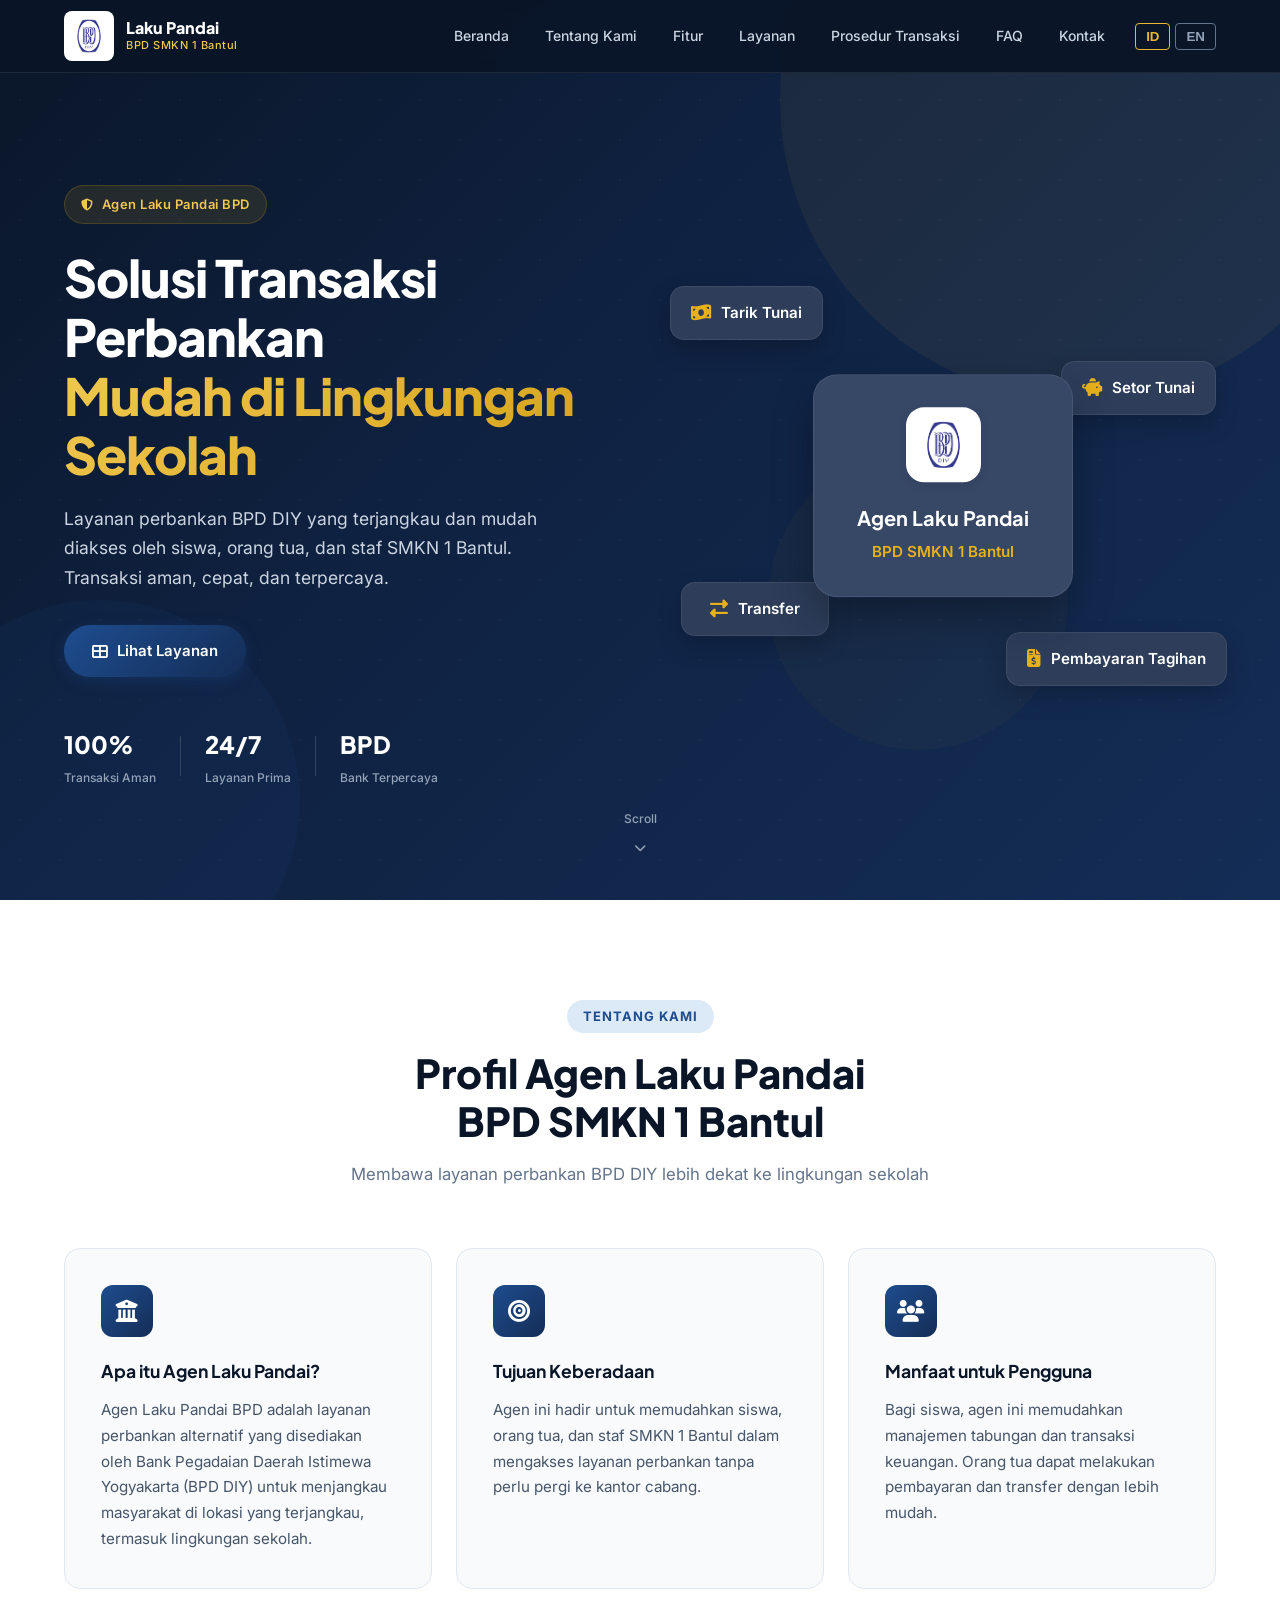
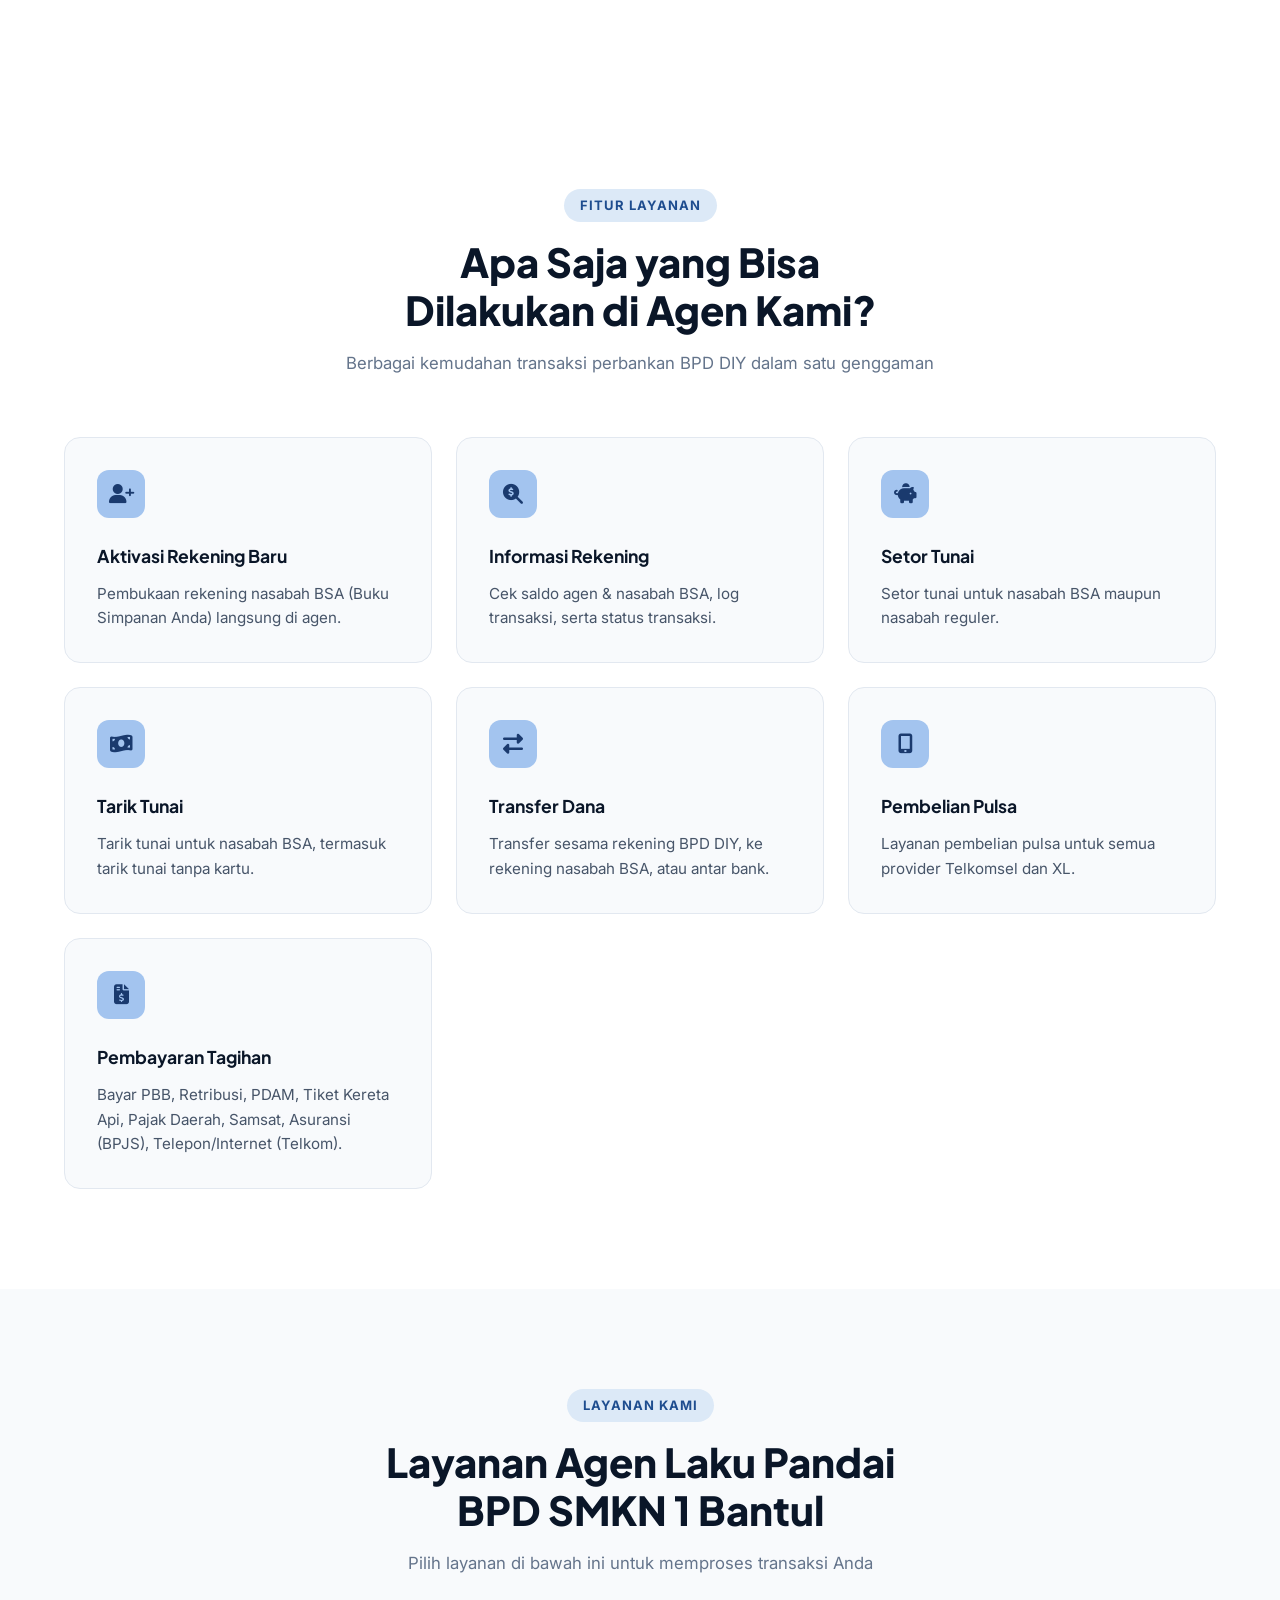
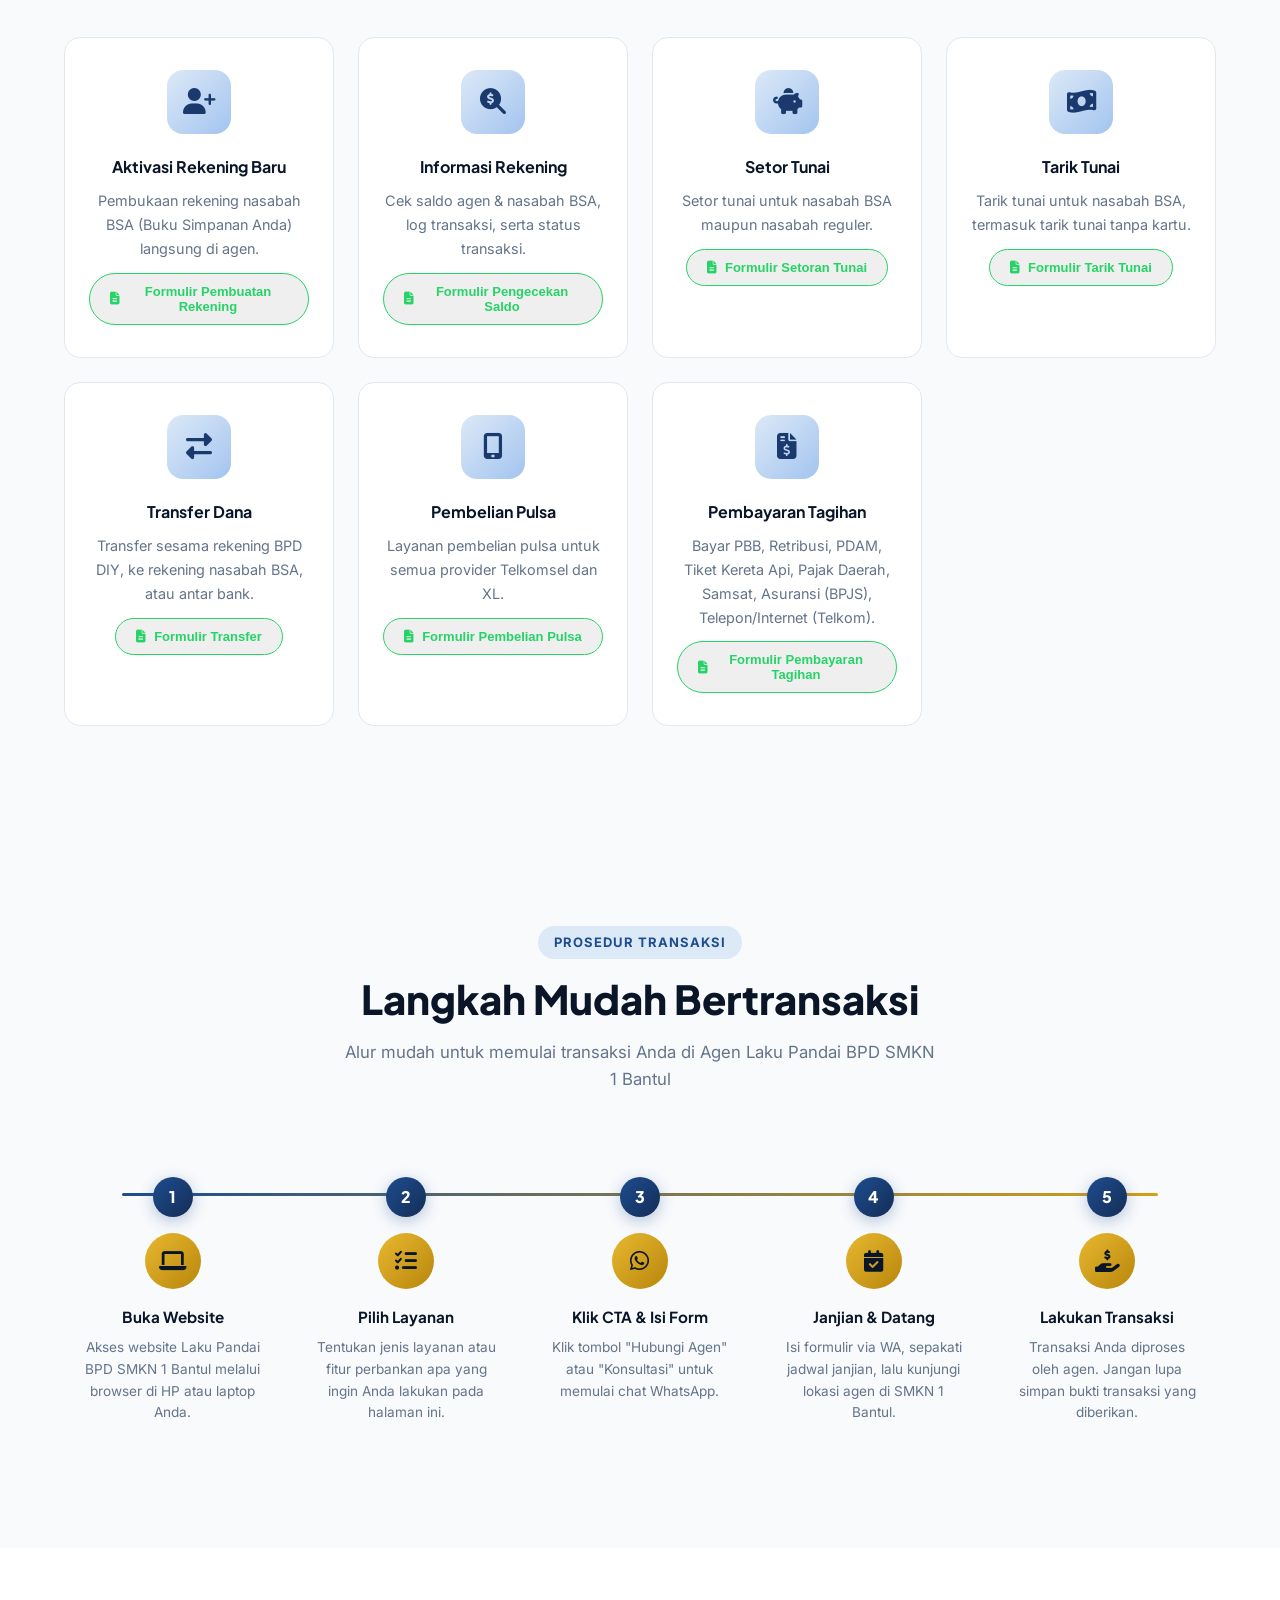
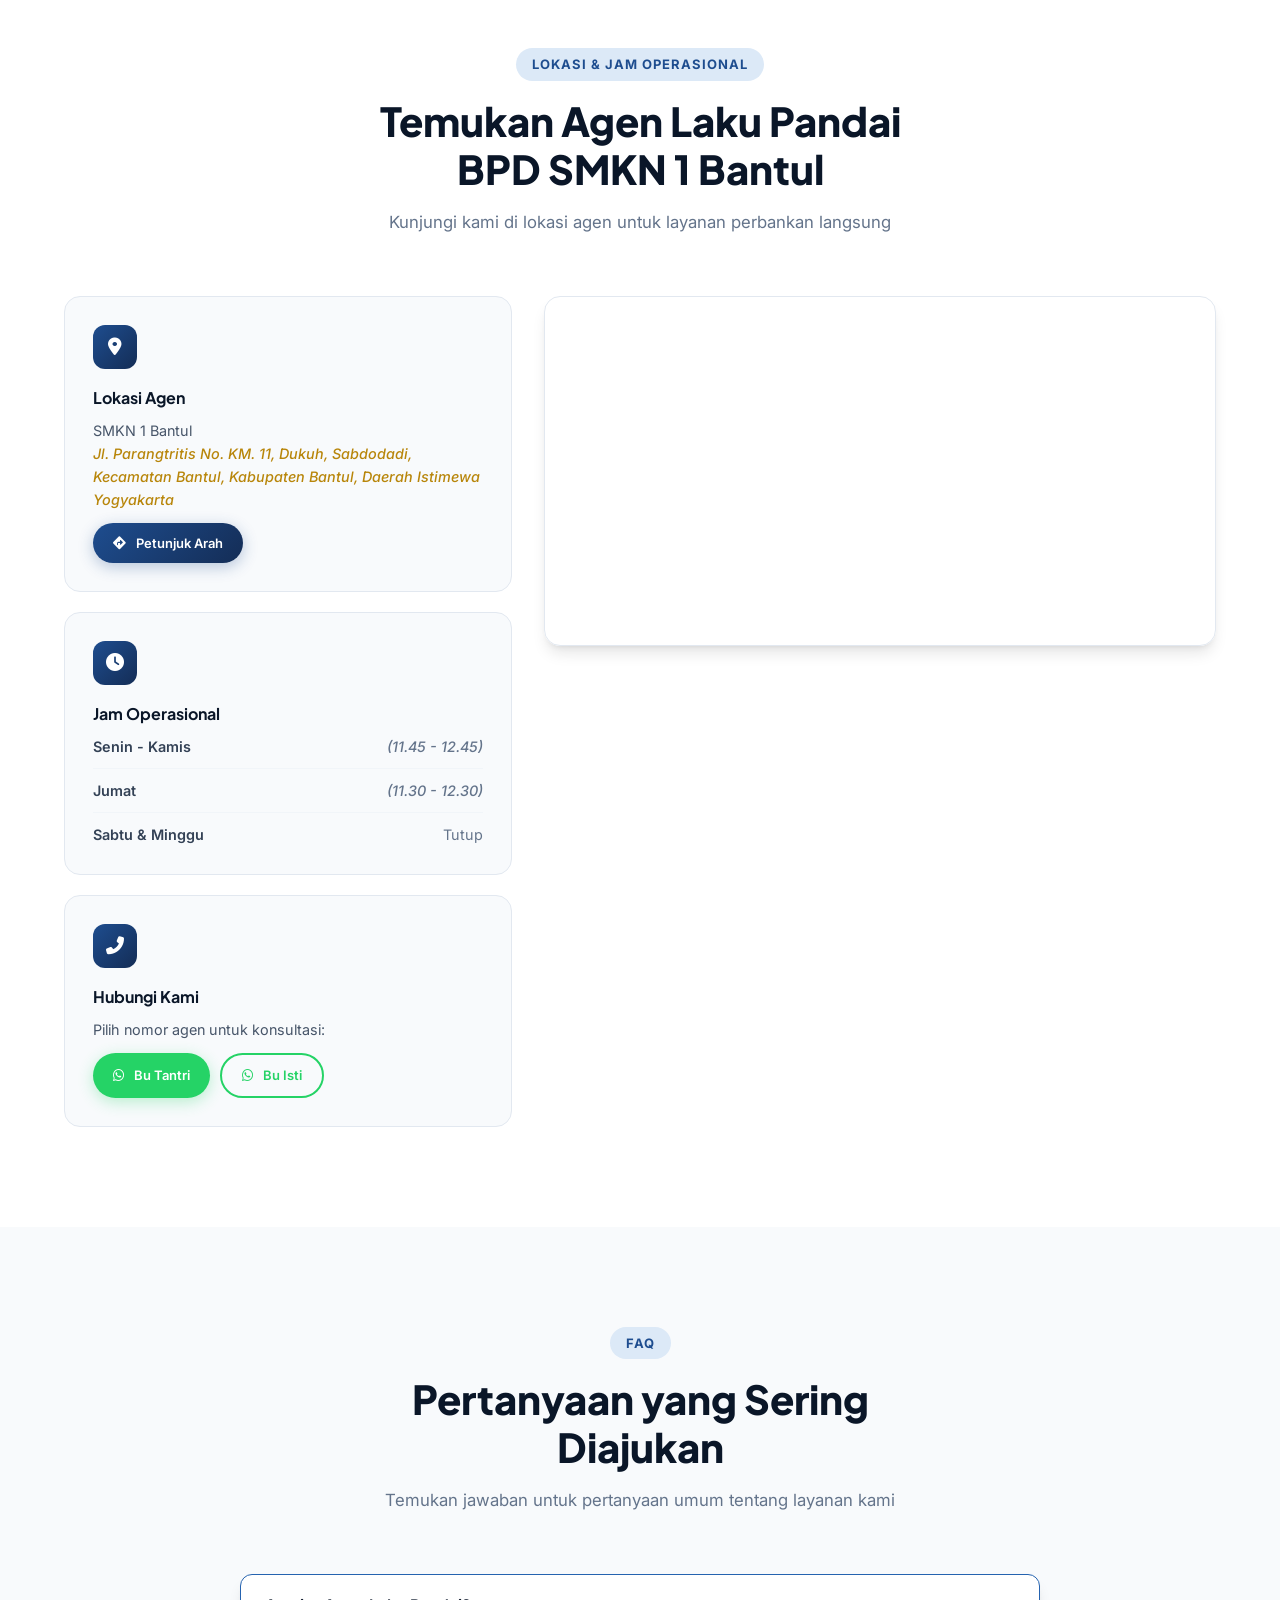
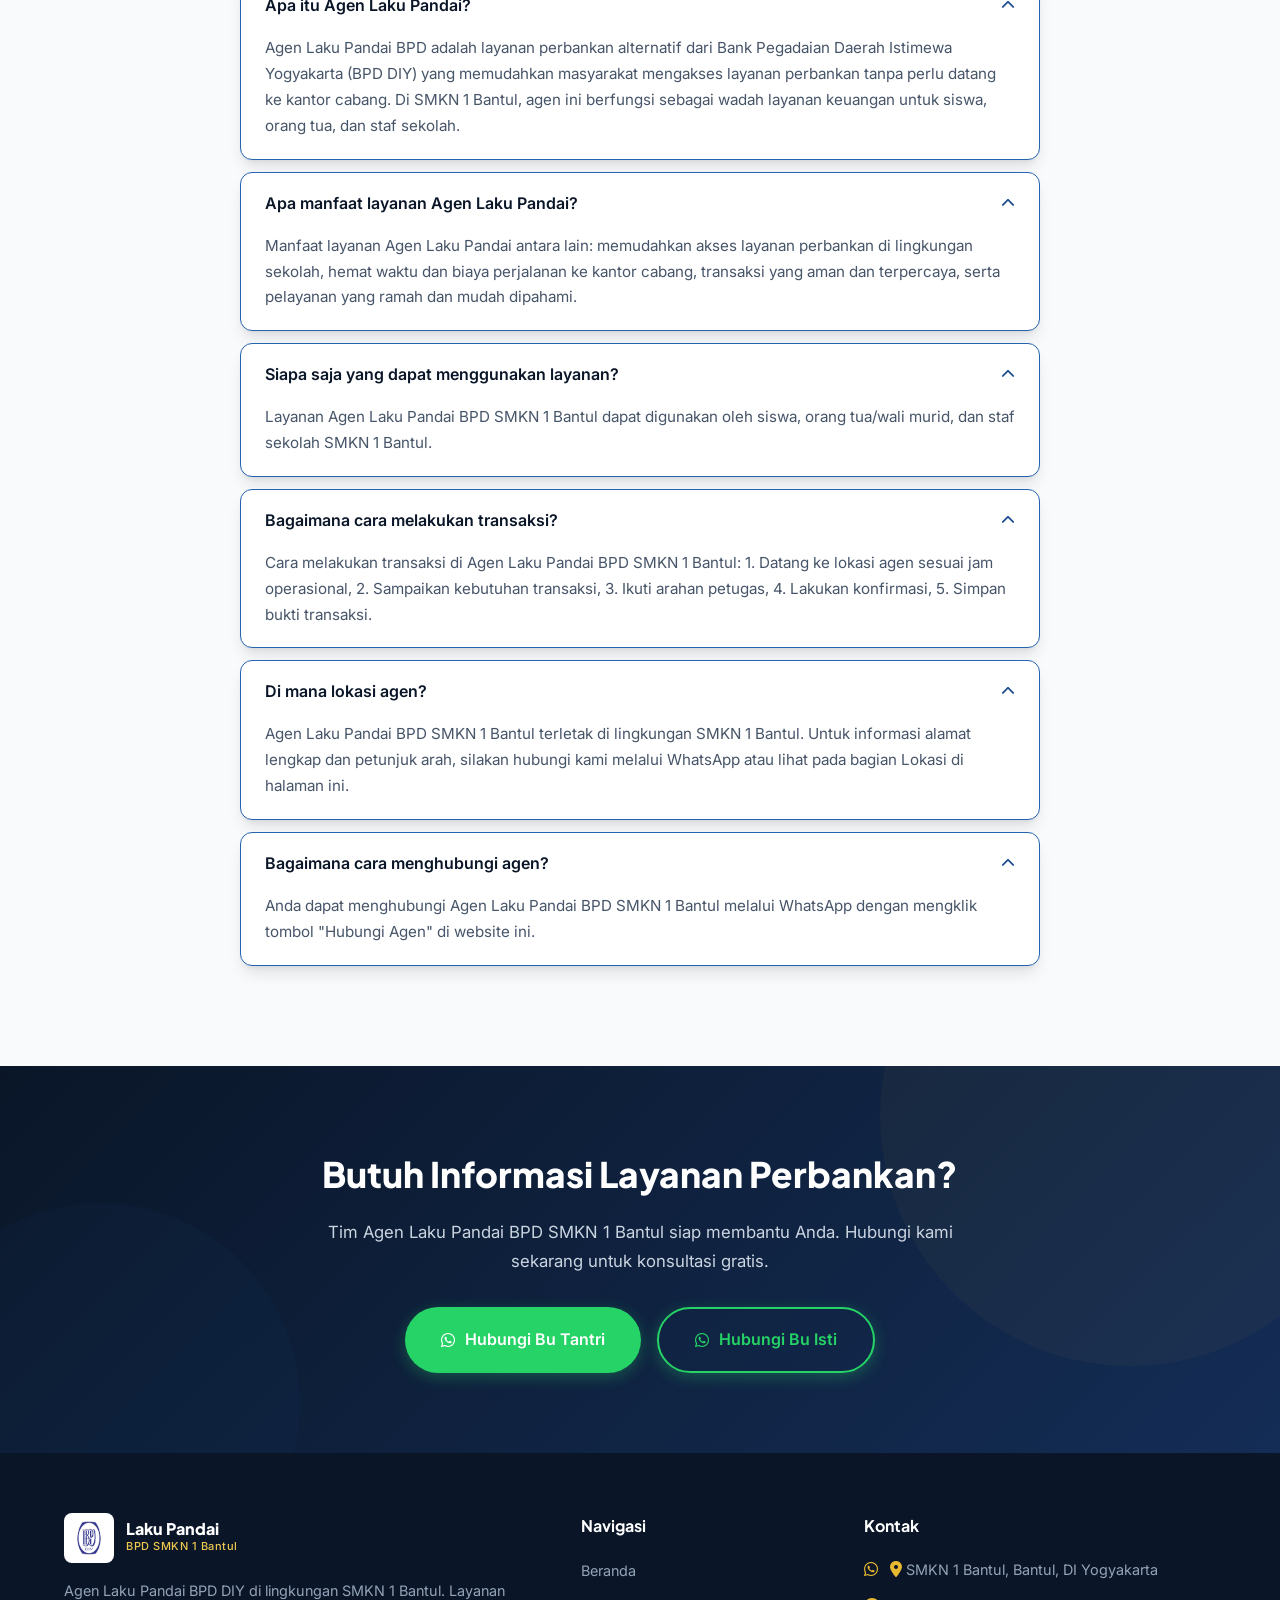
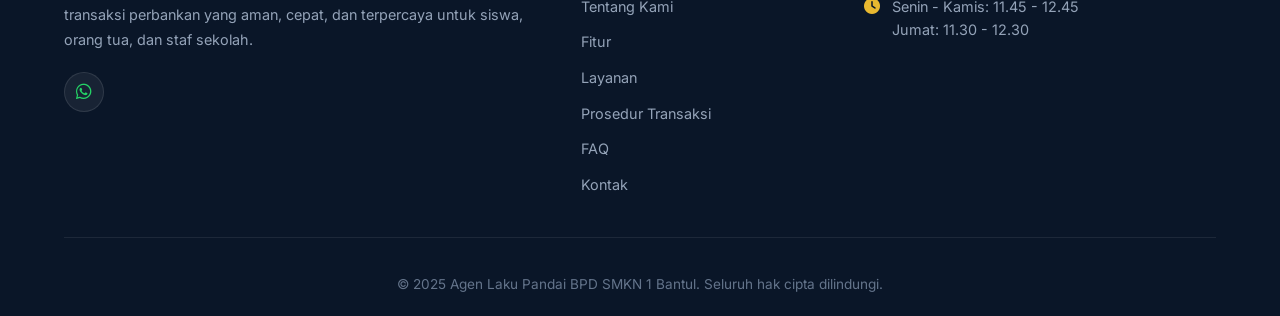
==== commit 7762739e: "fik : erorr" ====
--- a/P5/index.html
+++ b/P5/index.html
@@ -231,8 +231,8 @@
                     <h3 data-id="Aktivasi Rekening Baru" data-en="New Account Activation">Aktivasi Rekening Baru</h3>
                     <p data-id="Pembukaan rekening nasabah BSA (Buku Simpanan Anda) langsung di agen." data-en="Opening a BSA customer account directly at the agent.">Pembukaan rekening nasabah BSA (Buku Simpanan Anda) langsung di agen.</p>
                     <div style="display: flex; gap: 8px; justify-content: center; margin-top: 12px;">
-                        <button onclick="bukaFormulir('Aktivasi Rekening Baru', 'Bu Tantri')" class="btn-service" style="margin-top: 0;"><i class="fas fa-file-alt"></i> Bu Tantri</button>
-                        <button onclick="bukaFormulir('Aktivasi Rekening Baru', 'Bu Isti')" class="btn-service" style="margin-top: 0;"><i class="fas fa-file-alt"></i> Bu Isti</button>
+                        <button onclick="bukaFormulir('Aktivasi Rekening Baru', 'Bu Tantri')" class="btn-service" style="margin-top: 0;"><i class="fas fa-file-alt"></i>Formulir Pembuatan Rekening</button>
+                    
                     </div>
                 </div>
 
@@ -244,8 +244,7 @@
                     <h3 data-id="Informasi Rekening" data-en="Account Information">Informasi Rekening</h3>
                     <p data-id="Cek saldo agen & nasabah BSA, log transaksi, serta status transaksi." data-en="Check agent & BSA customer balances, transaction logs, and transaction status.">Cek saldo agen & nasabah BSA, log transaksi, serta status transaksi.</p>
                     <div style="display: flex; gap: 8px; justify-content: center; margin-top: 12px;">
-                        <button onclick="bukaFormulir('Cek Saldo', 'Bu Tantri')" class="btn-service" style="margin-top: 0;"><i class="fas fa-file-alt"></i> Bu Tantri</button>
-                        <button onclick="bukaFormulir('Cek Saldo', 'Bu Isti')" class="btn-service" style="margin-top: 0;"><i class="fas fa-file-alt"></i> Bu Isti</button>
+                        <button onclick="bukaFormulir('Cek Saldo', 'Bu Tantri')" class="btn-service" style="margin-top: 0;"><i class="fas fa-file-alt"></i> Formulir Pengecekan Saldo</button>
                     </div>
                 </div>
 
@@ -257,8 +256,7 @@
                     <h3 data-id="Setor Tunai" data-en="Cash Deposit">Setor Tunai</h3>
                     <p data-id="Setor tunai untuk nasabah BSA maupun nasabah reguler." data-en="Cash deposit for BSA customers and regular customers.">Setor tunai untuk nasabah BSA maupun nasabah reguler.</p>
                     <div style="display: flex; gap: 8px; justify-content: center; margin-top: 12px;">
-                        <button onclick="bukaFormulir('Setoran Tunai', 'Bu Tantri')" class="btn-service" style="margin-top: 0;"><i class="fas fa-file-alt"></i> Bu Tantri</button>
-                        <button onclick="bukaFormulir('Setoran Tunai', 'Bu Isti')" class="btn-service" style="margin-top: 0;"><i class="fas fa-file-alt"></i> Bu Isti</button>
+                        <button onclick="bukaFormulir('Setoran Tunai', 'Bu Tantri')" class="btn-service" style="margin-top: 0;"><i class="fas fa-file-alt"></i> Formulir Setoran Tunai</button>
                     </div>
                 </div>
 
@@ -270,8 +268,7 @@
                     <h3 data-id="Tarik Tunai" data-en="Cash Withdrawal">Tarik Tunai</h3>
                     <p data-id="Tarik tunai untuk nasabah BSA, termasuk tarik tunai tanpa kartu." data-en="Cash withdrawal for BSA customers, including cardless cash withdrawal.">Tarik tunai untuk nasabah BSA, termasuk tarik tunai tanpa kartu.</p>
                     <div style="display: flex; gap: 8px; justify-content: center; margin-top: 12px;">
-                        <button onclick="bukaFormulir('Tarik Tunai', 'Bu Tantri')" class="btn-service" style="margin-top: 0;"><i class="fas fa-file-alt"></i> Bu Tantri</button>
-                        <button onclick="bukaFormulir('Tarik Tunai', 'Bu Isti')" class="btn-service" style="margin-top: 0;"><i class="fas fa-file-alt"></i> Bu Isti</button>
+                        <button onclick="bukaFormulir('Tarik Tunai', 'Bu Tantri')" class="btn-service" style="margin-top: 0;"><i class="fas fa-file-alt"></i> Formulir Tarik Tunai</button>
                     </div>
                 </div>
 
@@ -283,8 +280,7 @@
                     <h3 data-id="Transfer Dana" data-en="Fund Transfer">Transfer Dana</h3>
                     <p data-id="Transfer sesama rekening BPD DIY, ke rekening nasabah BSA, atau antar bank." data-en="Transfer between BPD DIY accounts, to BSA customer accounts, or between banks.">Transfer sesama rekening BPD DIY, ke rekening nasabah BSA, atau antar bank.</p>
                     <div style="display: flex; gap: 8px; justify-content: center; margin-top: 12px;">
-                        <button onclick="bukaFormulir('Transfer', 'Bu Tantri')" class="btn-service" style="margin-top: 0;"><i class="fas fa-file-alt"></i> Bu Tantri</button>
-                        <button onclick="bukaFormulir('Transfer', 'Bu Isti')" class="btn-service" style="margin-top: 0;"><i class="fas fa-file-alt"></i> Bu Isti</button>
+                        <button onclick="bukaFormulir('Transfer', 'Bu Tantri')" class="btn-service" style="margin-top: 0;"><i class="fas fa-file-alt"></i> Formulir Transfer</button>
                     </div>
                 </div>
 
@@ -296,8 +292,7 @@
                     <h3 data-id="Pembelian Pulsa" data-en="Pulsa Purchase">Pembelian Pulsa</h3>
                     <p data-id="Layanan pembelian pulsa untuk semua provider Telkomsel dan XL." data-en="Pulsa purchase service for all Telkomsel and XL providers.">Layanan pembelian pulsa untuk semua provider Telkomsel dan XL.</p>
                     <div style="display: flex; gap: 8px; justify-content: center; margin-top: 12px;">
-                        <button onclick="bukaFormulir('Pembelian', 'Bu Tantri')" class="btn-service" style="margin-top: 0;"><i class="fas fa-file-alt"></i> Bu Tantri</button>
-                        <button onclick="bukaFormulir('Pembelian', 'Bu Isti')" class="btn-service" style="margin-top: 0;"><i class="fas fa-file-alt"></i> Bu Isti</button>
+                        <button onclick="bukaFormulir('Pembelian', 'Bu Tantri')" class="btn-service" style="margin-top: 0;"><i class="fas fa-file-alt"></i> Formulir Pembelian Pulsa</button>
                     </div>
                 </div>
 
@@ -309,8 +304,7 @@
                     <h3 data-id="Pembayaran Tagihan" data-en="Bill Payment">Pembayaran Tagihan</h3>
                     <p data-id="Bayar PBB, Retribusi, PDAM, Tiket Kereta Api, Pajak Daerah, Samsat, Asuransi (BPJS), Telepon/Internet (Telkom)." data-en="Pay property tax, retribution, water bill, train tickets, regional tax, Samsat, insurance (BPJS), telephone/internet (Telkom).">Bayar PBB, Retribusi, PDAM, Tiket Kereta Api, Pajak Daerah, Samsat, Asuransi (BPJS), Telepon/Internet (Telkom).</p>
                     <div style="display: flex; gap: 8px; justify-content: center; margin-top: 12px;">
-                        <button onclick="bukaFormulir('Pembayaran', 'Bu Tantri')" class="btn-service" style="margin-top: 0;"><i class="fas fa-file-alt"></i> Bu Tantri</button>
-                        <button onclick="bukaFormulir('Pembayaran', 'Bu Isti')" class="btn-service" style="margin-top: 0;"><i class="fas fa-file-alt"></i> Bu Isti</button>
+                        <button onclick="bukaFormulir('Pembayaran', 'Bu Tantri')" class="btn-service" style="margin-top: 0;"><i class="fas fa-file-alt"></i> Formulir Pembayaran Tagihan</button>
                     </div>
                 </div>
             </div>
@@ -593,8 +587,7 @@
                     </div>
                     <p class="footer-desc" data-id="Agen Laku Pandai BPD DIY di lingkungan SMKN 1 Bantul. Layanan transaksi perbankan yang aman, cepat, dan terpercaya untuk siswa, orang tua, dan staf sekolah." data-en="BPD DIY Smart Agent in the SMKN 1 Bantul environment. Safe, fast, and reliable banking transaction services for students, parents, and school staff.">Agen Laku Pandai BPD DIY di lingkungan SMKN 1 Bantul. Layanan transaksi perbankan yang aman, cepat, dan terpercaya untuk siswa, orang tua, dan staf sekolah.</p>
                     <div class="footer-social" style="display: flex; gap: 10px;">
-                        <a href="https://wa.me/628212024465" target="_blank" rel="noopener" aria-label="Bu Tantri"><i class="fab fa-whatsapp"></i></a>
-                        <a href="https://wa.me/6281802766019" target="_blank" rel="noopener" aria-label="Bu Isti"><i class="fab fa-whatsapp"></i></a>
+                        <a href="https://wa.me/628212024465" target="_blank" rel="noopener" aria-label="Formulir"><i class="fab fa-whatsapp"></i></a>
                     </div>
                 </div>
                 <div class="footer-links">
@@ -613,7 +606,7 @@
                     <h4 data-id="Kontak" data-en="Contact">Kontak</h4>
                     <div class="footer-contact-item">
                         <i class="fab fa-whatsapp"></i>
-                        <span data-id="Bu Tantri: 08212024465<br>Bu Isti: 081802766019" data-en="Bu Tantri: 08212024465<br>Bu Isti: 081802766019">Bu Tantri: 08212024465<br>Bu Isti: 081802766019</span>
+                        <span data-id="Formulir: 08212024465" data-en="Formulir: 08212024465<br>Formulir: 08212024465<br></span>
                     </div>
                     <div class="footer-contact-item">
                         <i class="fas fa-map-marker-alt"></i>
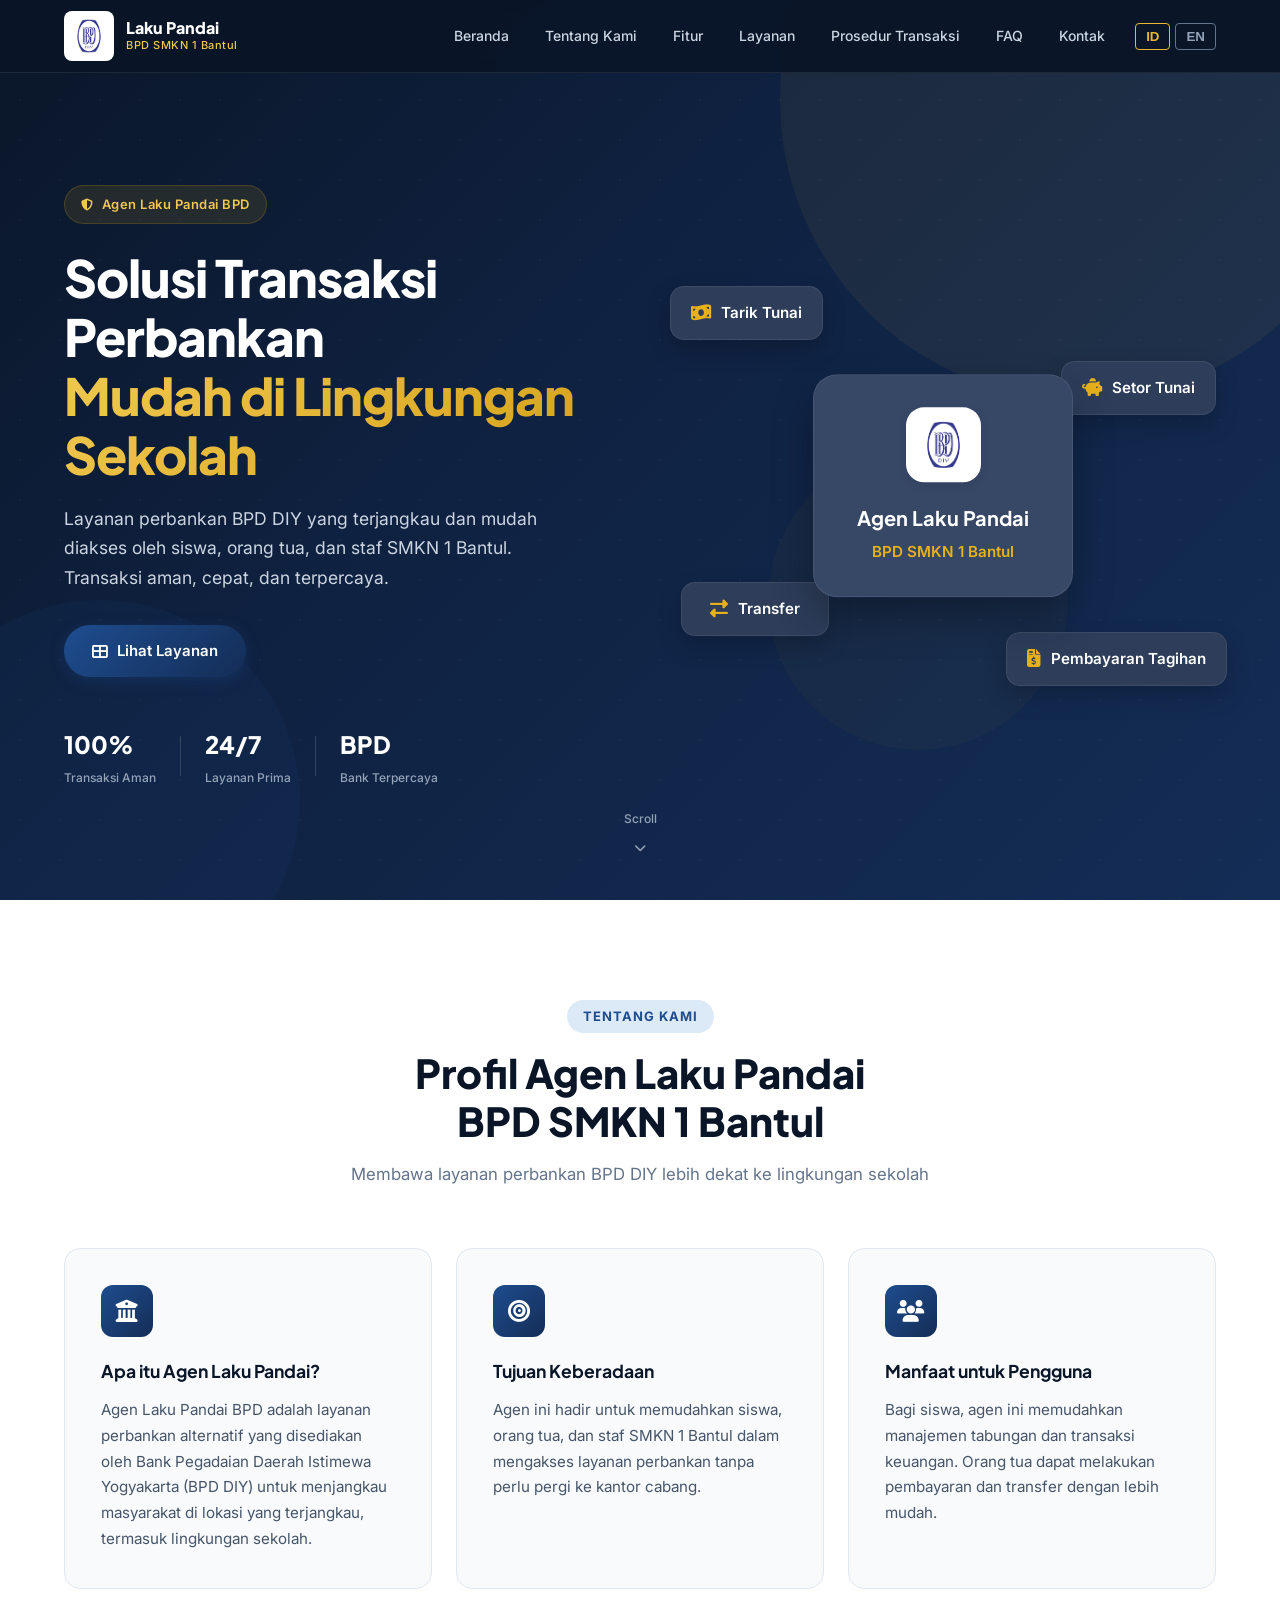
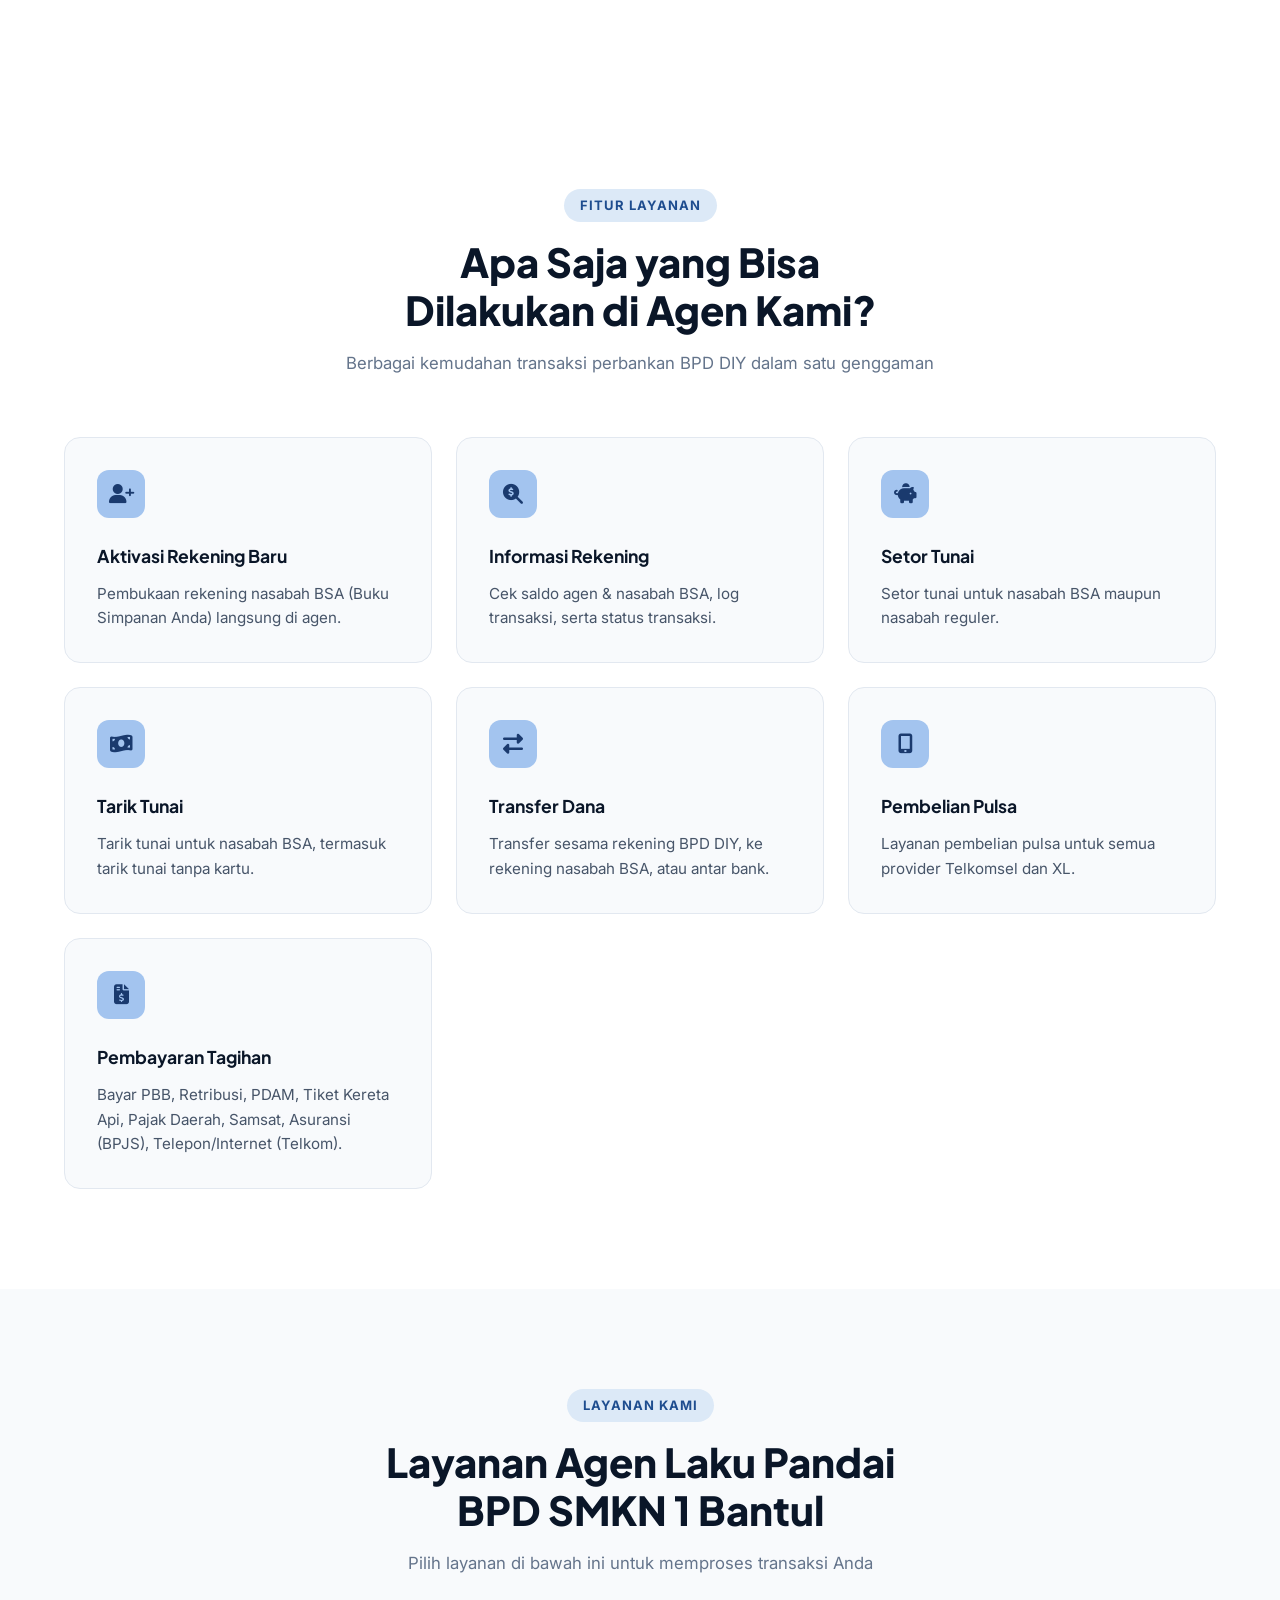
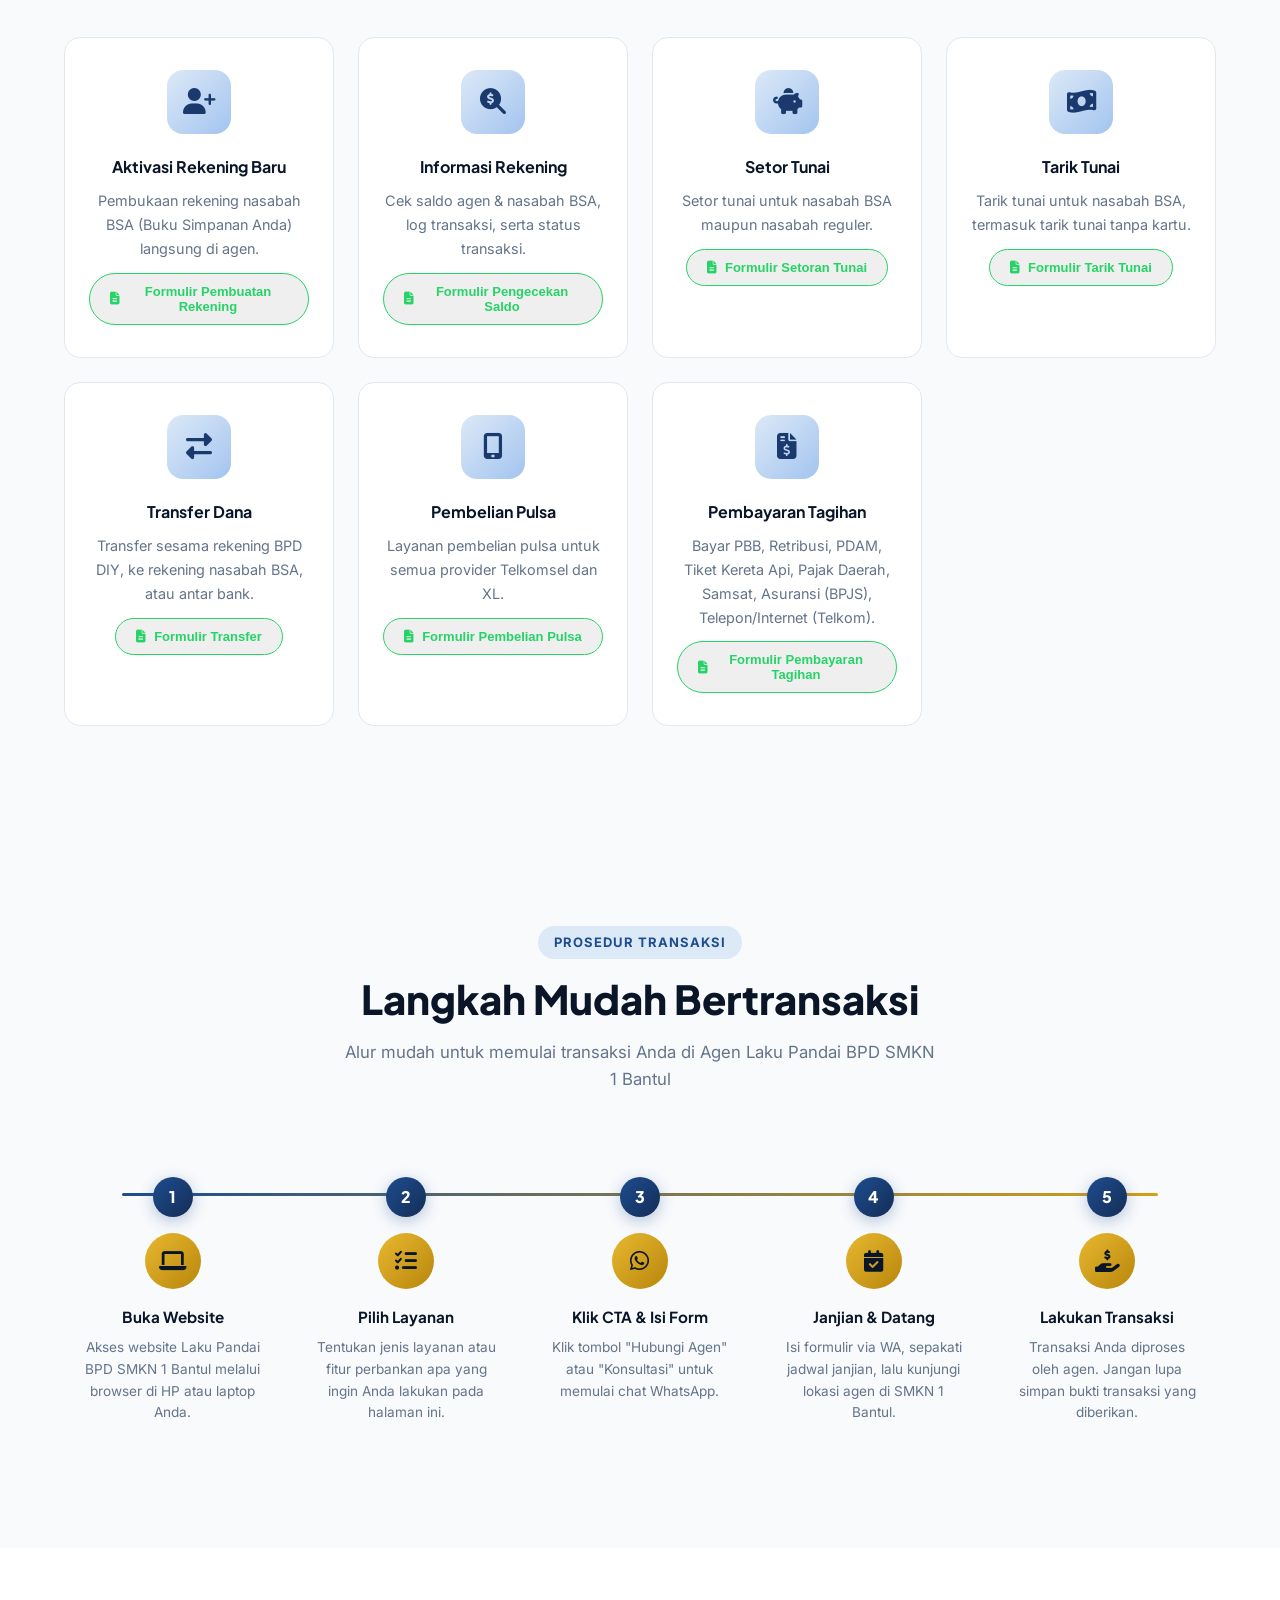
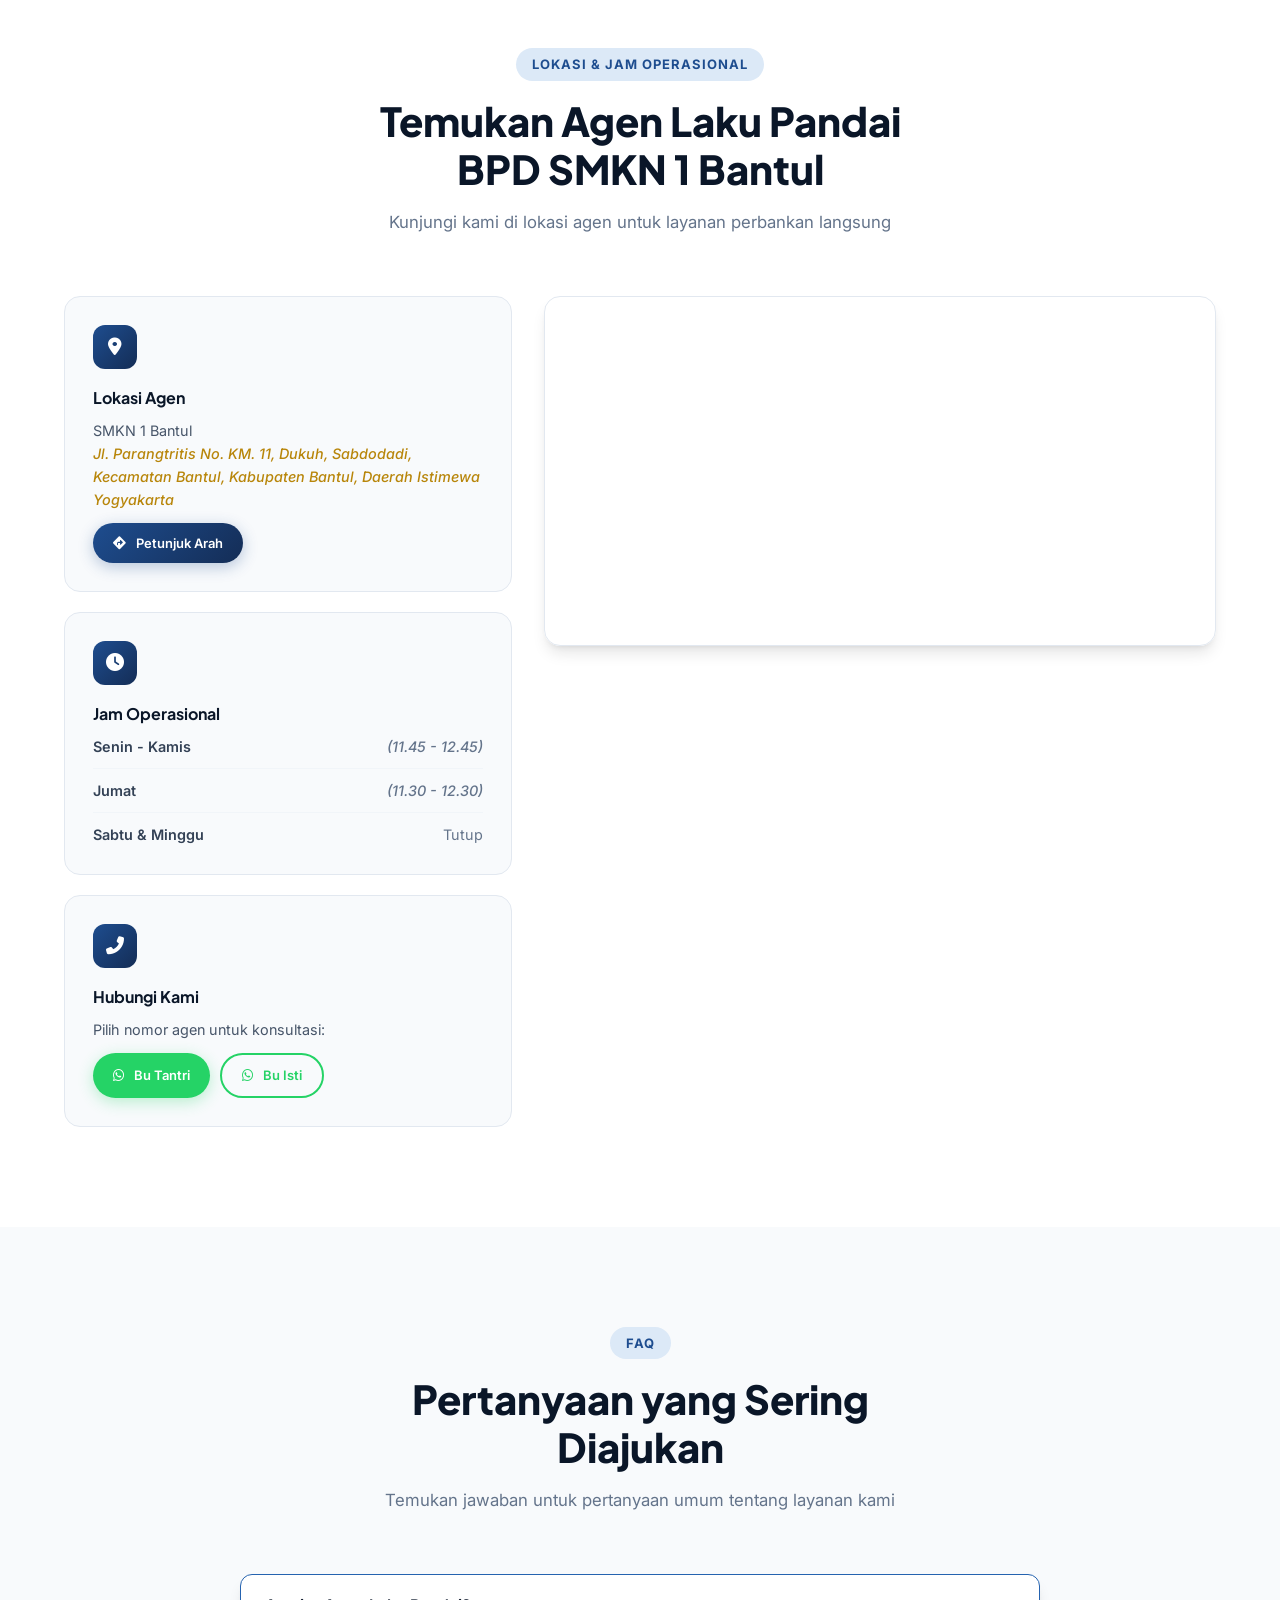
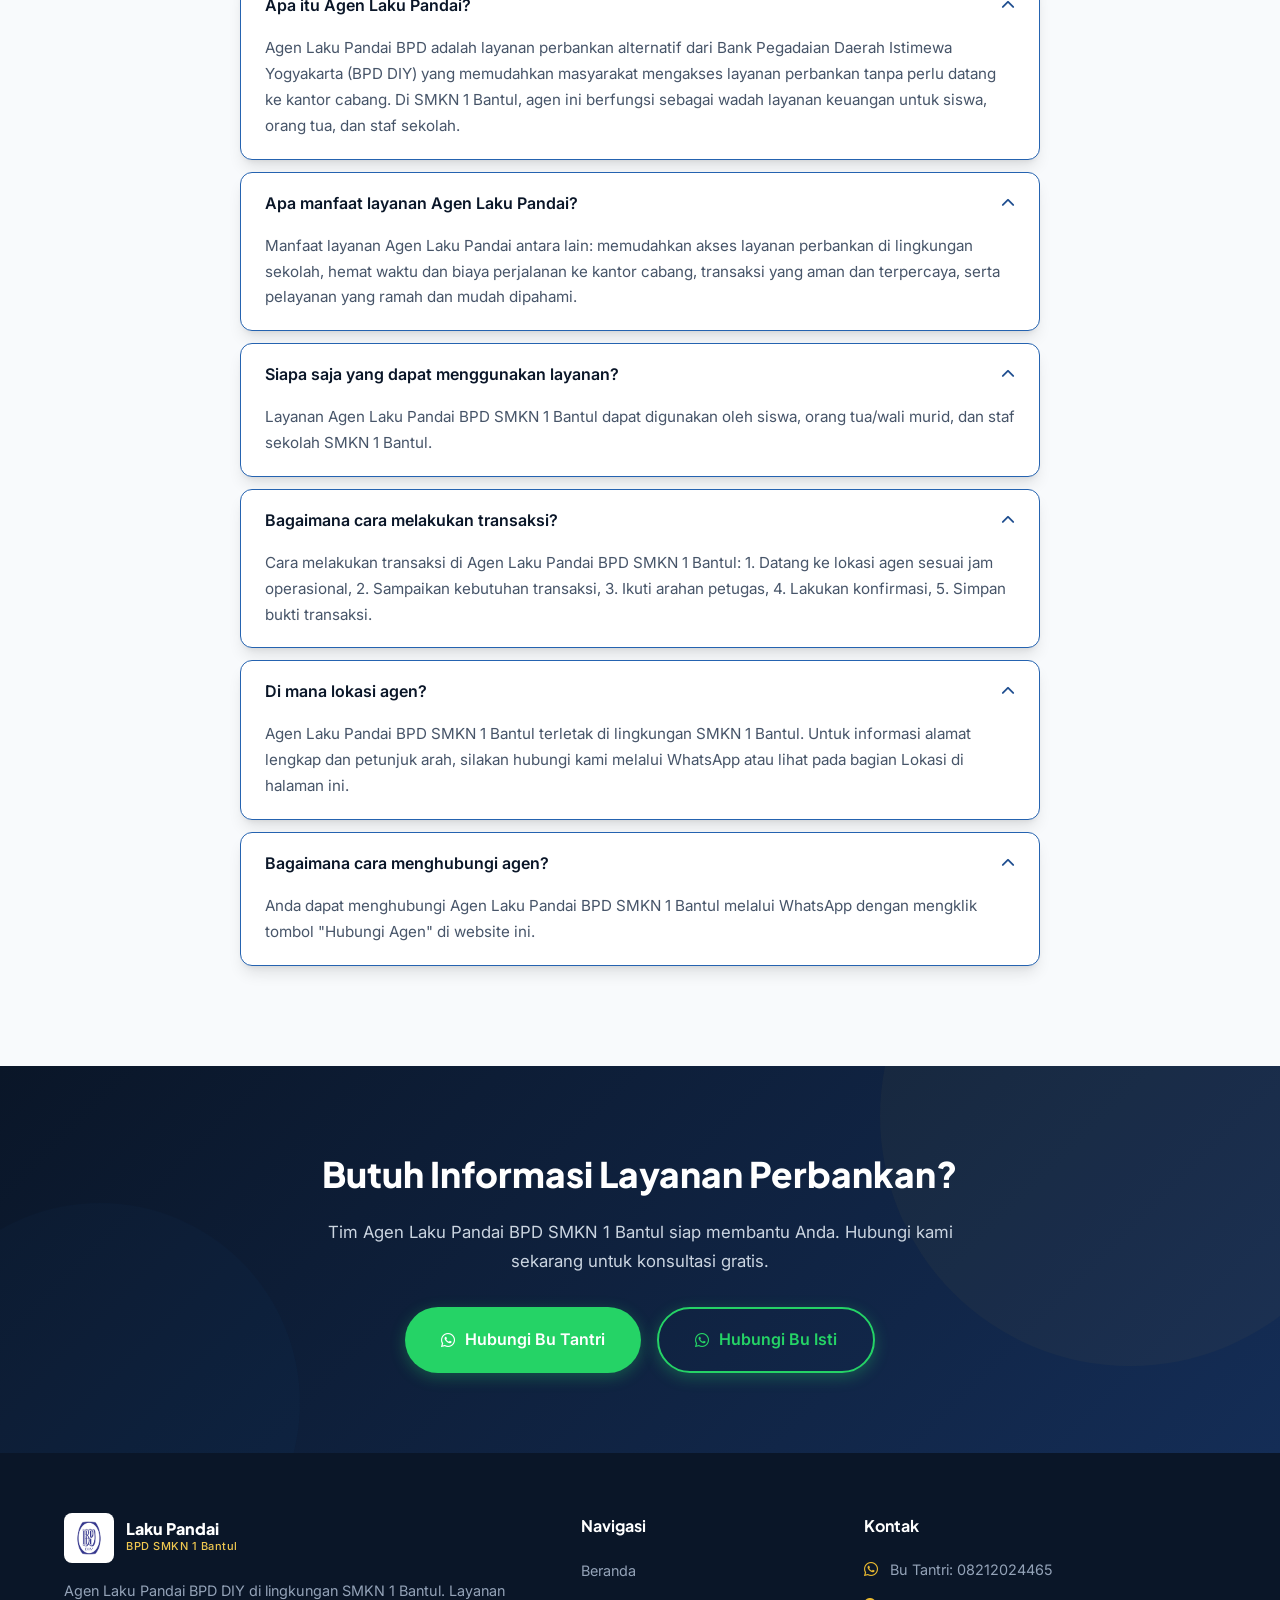
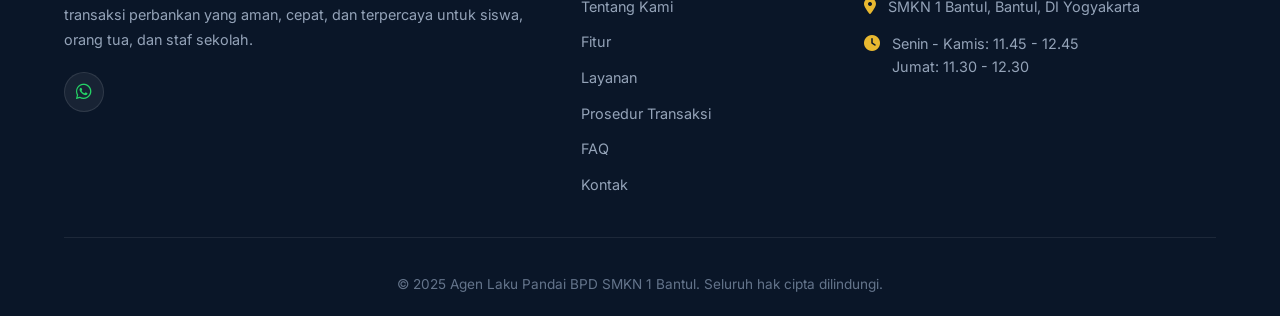
==== commit 1e184c3e: "fik : edit" ====
--- a/P5/index.html
+++ b/P5/index.html
@@ -231,8 +231,10 @@
                     <h3 data-id="Aktivasi Rekening Baru" data-en="New Account Activation">Aktivasi Rekening Baru</h3>
                     <p data-id="Pembukaan rekening nasabah BSA (Buku Simpanan Anda) langsung di agen." data-en="Opening a BSA customer account directly at the agent.">Pembukaan rekening nasabah BSA (Buku Simpanan Anda) langsung di agen.</p>
                     <div style="display: flex; gap: 8px; justify-content: center; margin-top: 12px;">
-                        <button onclick="bukaFormulir('Aktivasi Rekening Baru', 'Bu Tantri')" class="btn-service" style="margin-top: 0;"><i class="fas fa-file-alt"></i>Formulir Pembuatan Rekening</button>
-                    
+                        <button onclick="bukaFormulir('Aktivasi Rekening Baru', 'Bu Tantri')" class="btn-service" style="margin-top: 0;">
+                            <i class="fas fa-file-alt"></i> 
+                            <span data-id="Formulir Pembuatan Rekening" data-en="Account Opening Form">Formulir Pembuatan Rekening</span>
+                        </button>
                     </div>
                 </div>
 
@@ -244,7 +246,10 @@
                     <h3 data-id="Informasi Rekening" data-en="Account Information">Informasi Rekening</h3>
                     <p data-id="Cek saldo agen & nasabah BSA, log transaksi, serta status transaksi." data-en="Check agent & BSA customer balances, transaction logs, and transaction status.">Cek saldo agen & nasabah BSA, log transaksi, serta status transaksi.</p>
                     <div style="display: flex; gap: 8px; justify-content: center; margin-top: 12px;">
-                        <button onclick="bukaFormulir('Cek Saldo', 'Bu Tantri')" class="btn-service" style="margin-top: 0;"><i class="fas fa-file-alt"></i> Formulir Pengecekan Saldo</button>
+                        <button onclick="bukaFormulir('Cek Saldo', 'Bu Tantri')" class="btn-service" style="margin-top: 0;">
+                            <i class="fas fa-file-alt"></i> 
+                            <span data-id="Formulir Pengecekan Saldo" data-en="Balance Check Form">Formulir Pengecekan Saldo</span>
+                        </button>
                     </div>
                 </div>
 
@@ -256,7 +261,10 @@
                     <h3 data-id="Setor Tunai" data-en="Cash Deposit">Setor Tunai</h3>
                     <p data-id="Setor tunai untuk nasabah BSA maupun nasabah reguler." data-en="Cash deposit for BSA customers and regular customers.">Setor tunai untuk nasabah BSA maupun nasabah reguler.</p>
                     <div style="display: flex; gap: 8px; justify-content: center; margin-top: 12px;">
-                        <button onclick="bukaFormulir('Setoran Tunai', 'Bu Tantri')" class="btn-service" style="margin-top: 0;"><i class="fas fa-file-alt"></i> Formulir Setoran Tunai</button>
+                        <button onclick="bukaFormulir('Setoran Tunai', 'Bu Tantri')" class="btn-service" style="margin-top: 0;">
+                            <i class="fas fa-file-alt"></i> 
+                            <span data-id="Formulir Setoran Tunai" data-en="Cash Deposit Form">Formulir Setoran Tunai</span>
+                        </button>
                     </div>
                 </div>
 
@@ -268,7 +276,10 @@
                     <h3 data-id="Tarik Tunai" data-en="Cash Withdrawal">Tarik Tunai</h3>
                     <p data-id="Tarik tunai untuk nasabah BSA, termasuk tarik tunai tanpa kartu." data-en="Cash withdrawal for BSA customers, including cardless cash withdrawal.">Tarik tunai untuk nasabah BSA, termasuk tarik tunai tanpa kartu.</p>
                     <div style="display: flex; gap: 8px; justify-content: center; margin-top: 12px;">
-                        <button onclick="bukaFormulir('Tarik Tunai', 'Bu Tantri')" class="btn-service" style="margin-top: 0;"><i class="fas fa-file-alt"></i> Formulir Tarik Tunai</button>
+                        <button onclick="bukaFormulir('Tarik Tunai', 'Bu Tantri')" class="btn-service" style="margin-top: 0;">
+                            <i class="fas fa-file-alt"></i> 
+                            <span data-id="Formulir Tarik Tunai" data-en="Cash Withdrawal Form">Formulir Tarik Tunai</span>
+                        </button>
                     </div>
                 </div>
 
@@ -280,7 +291,10 @@
                     <h3 data-id="Transfer Dana" data-en="Fund Transfer">Transfer Dana</h3>
                     <p data-id="Transfer sesama rekening BPD DIY, ke rekening nasabah BSA, atau antar bank." data-en="Transfer between BPD DIY accounts, to BSA customer accounts, or between banks.">Transfer sesama rekening BPD DIY, ke rekening nasabah BSA, atau antar bank.</p>
                     <div style="display: flex; gap: 8px; justify-content: center; margin-top: 12px;">
-                        <button onclick="bukaFormulir('Transfer', 'Bu Tantri')" class="btn-service" style="margin-top: 0;"><i class="fas fa-file-alt"></i> Formulir Transfer</button>
+                        <button onclick="bukaFormulir('Transfer', 'Bu Tantri')" class="btn-service" style="margin-top: 0;">
+                            <i class="fas fa-file-alt"></i> 
+                            <span data-id="Formulir Transfer" data-en="Fund Transfer Form">Formulir Transfer</span>
+                        </button>
                     </div>
                 </div>
 
@@ -292,7 +306,10 @@
                     <h3 data-id="Pembelian Pulsa" data-en="Pulsa Purchase">Pembelian Pulsa</h3>
                     <p data-id="Layanan pembelian pulsa untuk semua provider Telkomsel dan XL." data-en="Pulsa purchase service for all Telkomsel and XL providers.">Layanan pembelian pulsa untuk semua provider Telkomsel dan XL.</p>
                     <div style="display: flex; gap: 8px; justify-content: center; margin-top: 12px;">
-                        <button onclick="bukaFormulir('Pembelian', 'Bu Tantri')" class="btn-service" style="margin-top: 0;"><i class="fas fa-file-alt"></i> Formulir Pembelian Pulsa</button>
+                        <button onclick="bukaFormulir('Pembelian', 'Bu Tantri')" class="btn-service" style="margin-top: 0;">
+                            <i class="fas fa-file-alt"></i> 
+                            <span data-id="Formulir Pembelian Pulsa" data-en="Pulsa Purchase Form">Formulir Pembelian Pulsa</span>
+                        </button>
                     </div>
                 </div>
 
@@ -304,7 +321,10 @@
                     <h3 data-id="Pembayaran Tagihan" data-en="Bill Payment">Pembayaran Tagihan</h3>
                     <p data-id="Bayar PBB, Retribusi, PDAM, Tiket Kereta Api, Pajak Daerah, Samsat, Asuransi (BPJS), Telepon/Internet (Telkom)." data-en="Pay property tax, retribution, water bill, train tickets, regional tax, Samsat, insurance (BPJS), telephone/internet (Telkom).">Bayar PBB, Retribusi, PDAM, Tiket Kereta Api, Pajak Daerah, Samsat, Asuransi (BPJS), Telepon/Internet (Telkom).</p>
                     <div style="display: flex; gap: 8px; justify-content: center; margin-top: 12px;">
-                        <button onclick="bukaFormulir('Pembayaran', 'Bu Tantri')" class="btn-service" style="margin-top: 0;"><i class="fas fa-file-alt"></i> Formulir Pembayaran Tagihan</button>
+                        <button onclick="bukaFormulir('Pembayaran', 'Bu Tantri')" class="btn-service" style="margin-top: 0;">
+                            <i class="fas fa-file-alt"></i> 
+                            <span data-id="Formulir Pembayaran Tagihan" data-en="Bill Payment Form">Formulir Pembayaran Tagihan</span>
+                        </button>
                     </div>
                 </div>
             </div>
@@ -319,7 +339,7 @@
             <button class="close-btn" onclick="tutupFormulir()">X</button>
             
             <div class="form-header">
-                <h1>Formulir Transaksi</h1>
+                <h1 id="judulFormulir">Formulir Transaksi</h1>
                 <h2>Laku Pandai BPD DIY – SMK N 1 Bantul</h2>
                 <p id="petugasInfo" class="petugas-info"></p>
             </div>
@@ -331,13 +351,11 @@
                 <input type="text" id="inputNama" placeholder="Masukkan nama lengkap">
             </div>
             
-            <!-- PERUBAHAN 1: Nomor Rekening menjadi Nomor HP / E-Wallet -->
             <div class="form-group">
                 <label>No. HP / E-Wallet (Dana/OVO)</label><div class="separator">:</div>
                 <input type="text" id="inputRekening" placeholder="Contoh: 089529404114 (Dana)">
             </div>
             
-            <!-- PERUBAHAN 2: NIK / NIS -->
             <div class="form-group">
                 <label>NIK / NIS</label><div class="separator">:</div>
                 <input type="text" id="inputNIK" placeholder="Masukkan NIK atau NIS siswa">
@@ -375,7 +393,6 @@
                 </div>
             </div>
             
-            <!-- PERUBAHAN 3: Bank Tujuan / E-Wallet Tujuan -->
             <div class="form-group">
                 <label>Bank / E-Wallet Tujuan</label><div class="separator">:</div>
                 <input type="text" id="inputBank" placeholder="Contoh: BPD DIY, BCA, Dana, OVO, dll">
@@ -605,9 +622,9 @@
                 <div class="footer-contact">
                     <h4 data-id="Kontak" data-en="Contact">Kontak</h4>
                     <div class="footer-contact-item">
-                        <i class="fab fa-whatsapp"></i>
-                        <span data-id="Formulir: 08212024465" data-en="Formulir: 08212024465<br>Formulir: 08212024465<br></span>
-                    </div>
+    <i class="fab fa-whatsapp"></i>
+    <span data-id="Bu Tantri: 08212024465" data-en="Bu Tantri: 08212024465">Bu Tantri: 08212024465</span>
+</div>
                     <div class="footer-contact-item">
                         <i class="fas fa-map-marker-alt"></i>
                         <span>SMKN 1 Bantul, Bantul, DI Yogyakarta</span>
